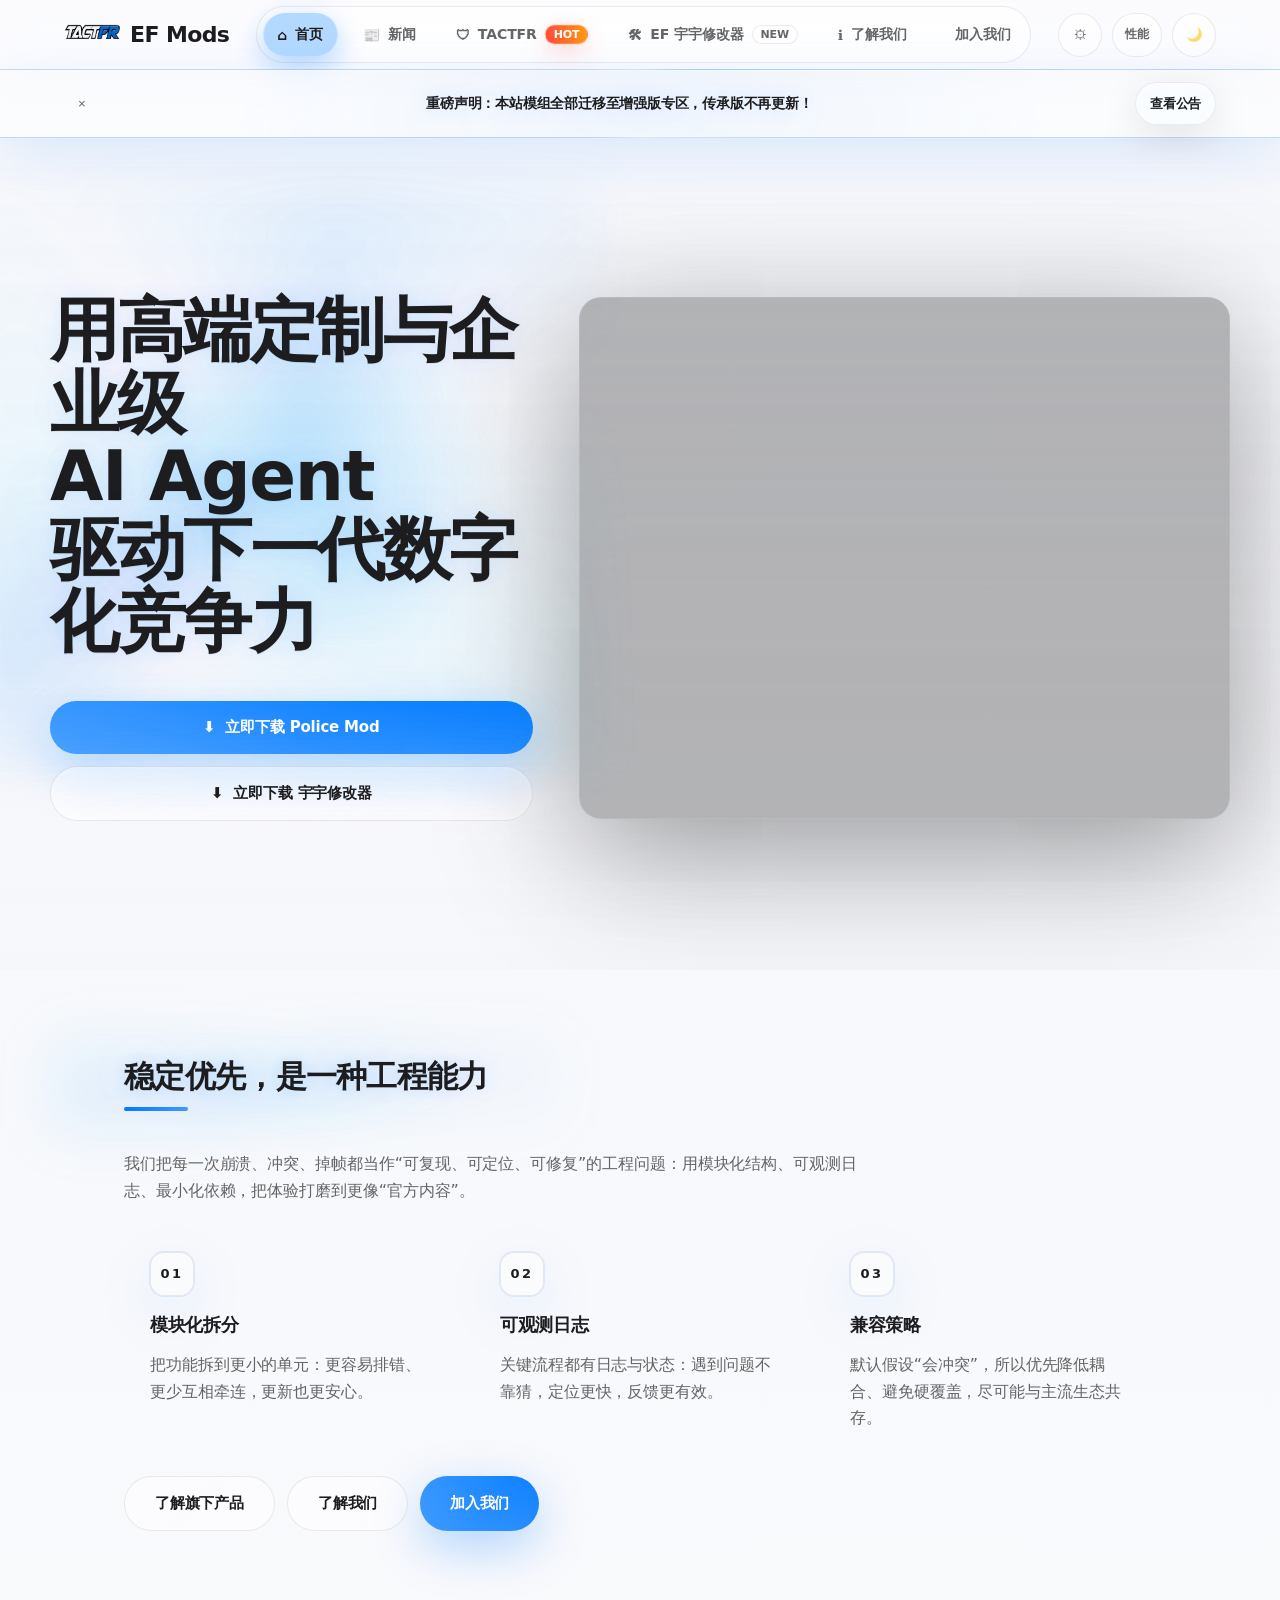
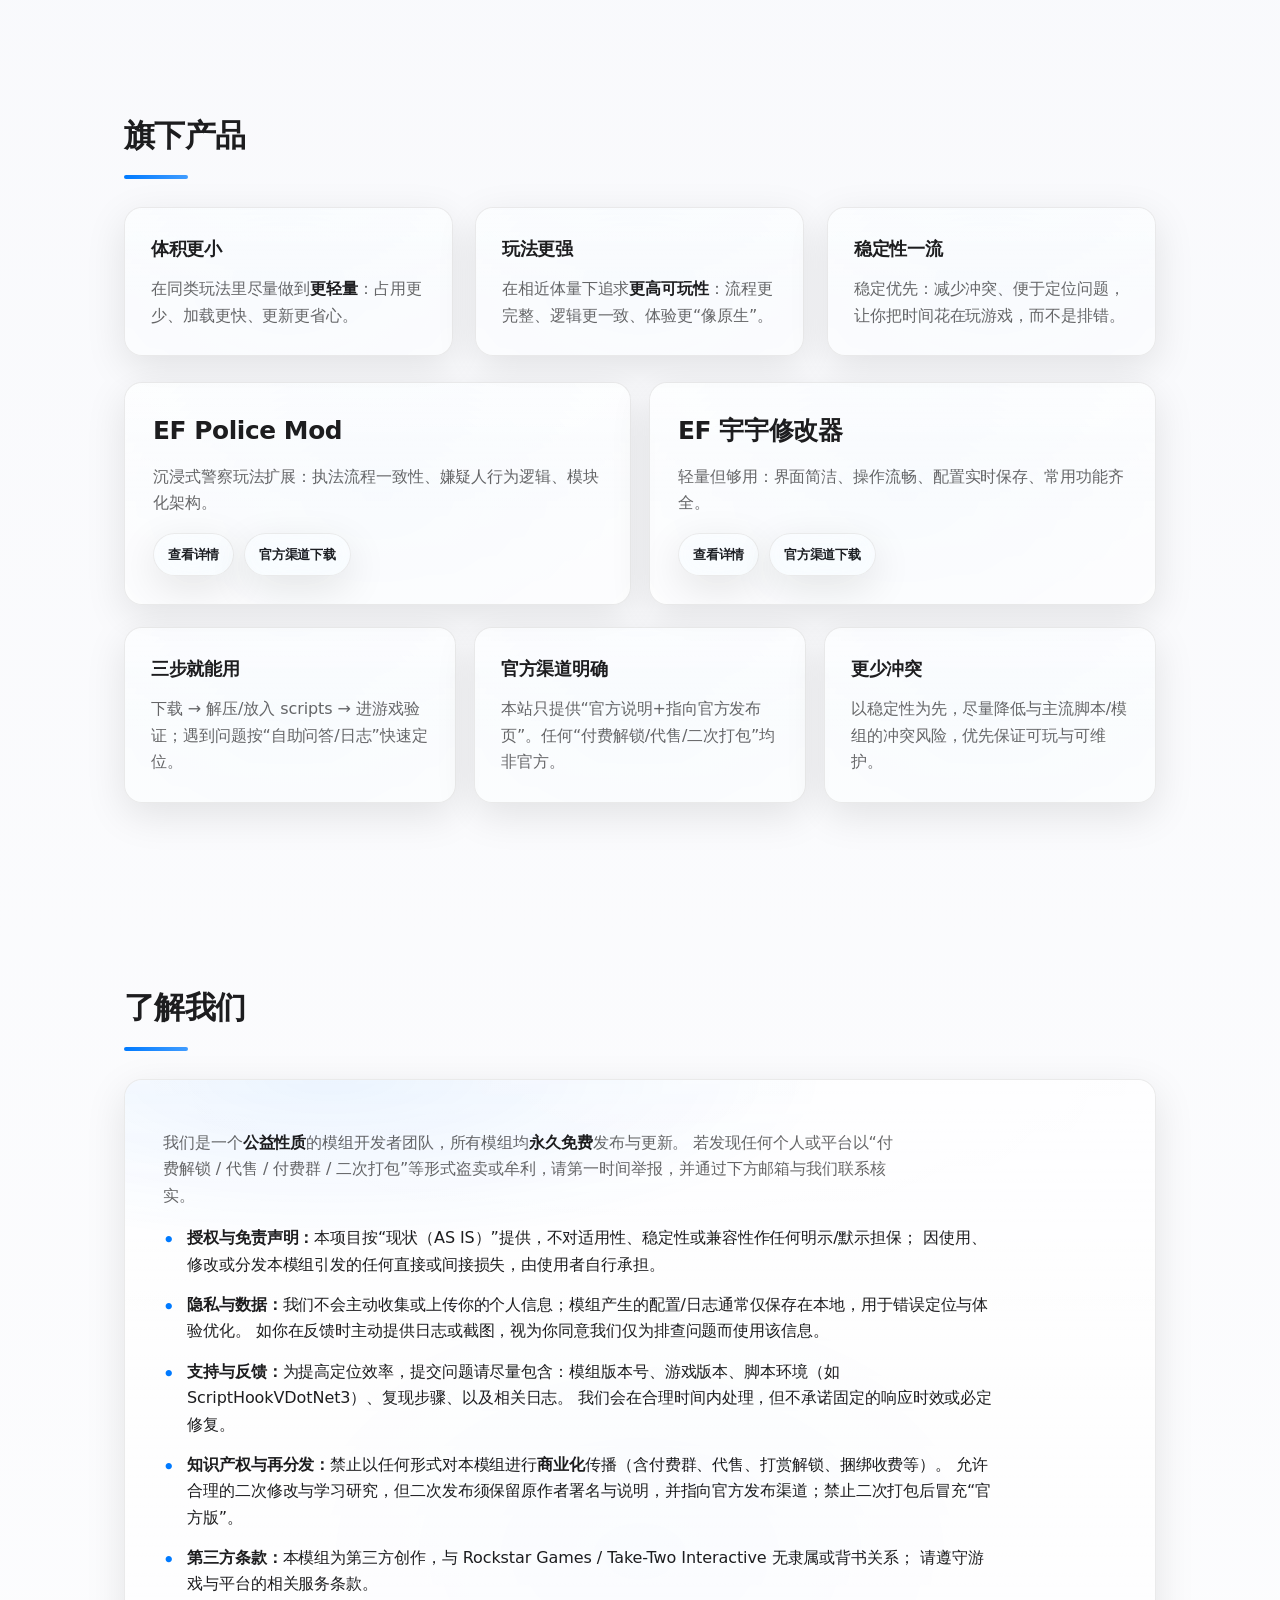
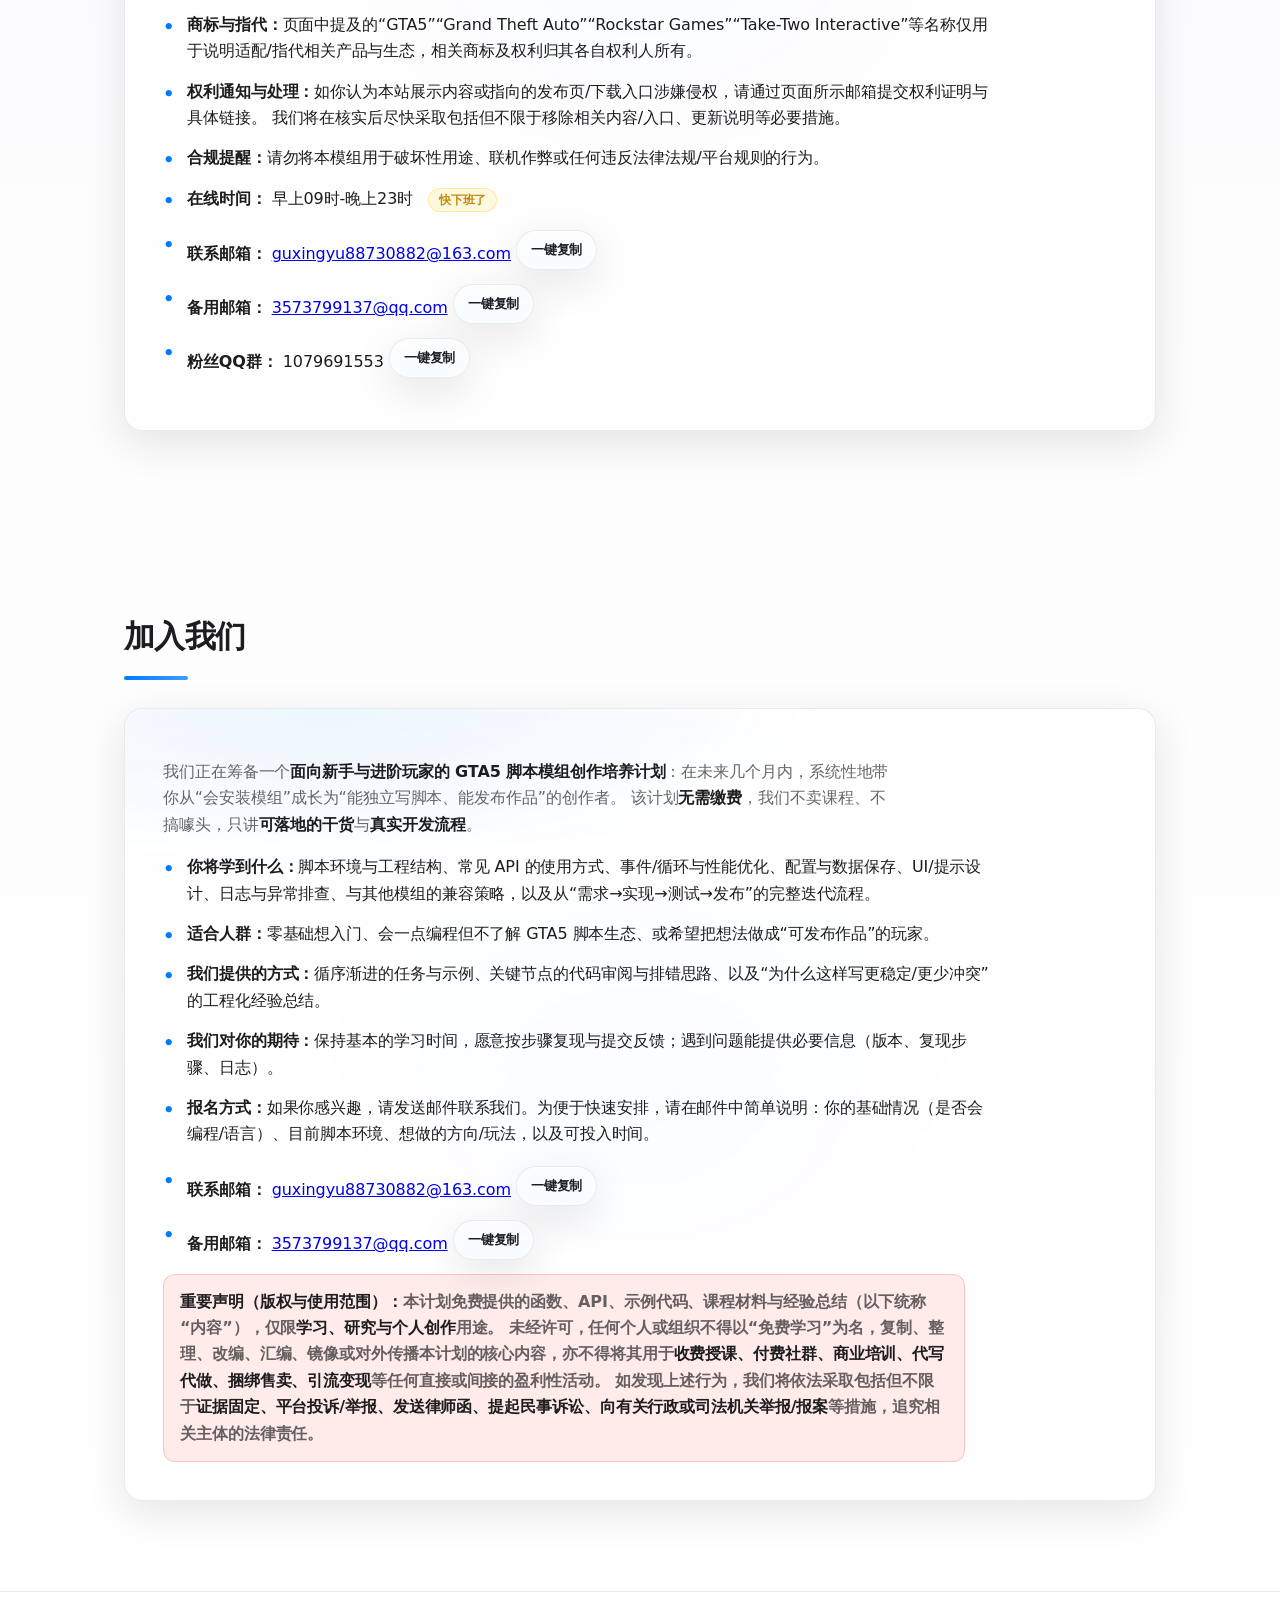
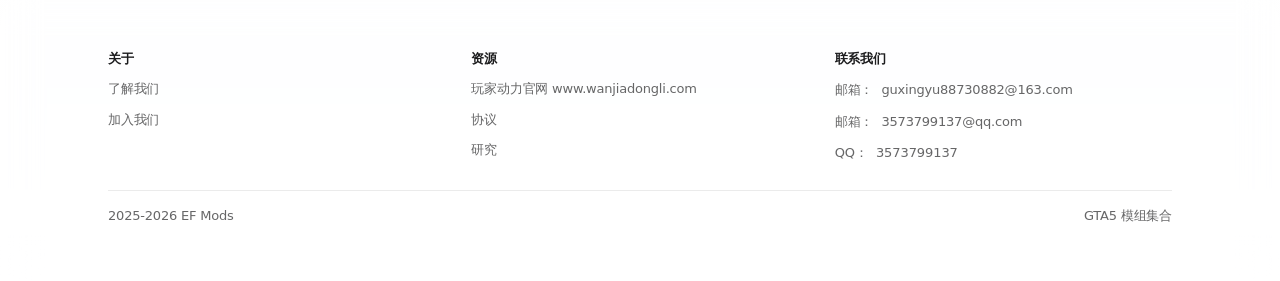
==== index.html @ 0acd4a8b "Add files via upload" ====
<!DOCTYPE html>
<html lang="zh-CN">
<head>
  <meta charset="UTF-8" />
  <meta name="viewport" content="width=device-width, initial-scale=1.0" />
  <meta name="theme-color" content="#0a84ff" />
  <title>EF Mods | GTA5 模组</title>
  <meta name="description" content="EF Mods 模组官方站：EF Police Mod、EF 宇宇修改器等，提供稳定优先的模块化玩法扩展、下载指引与说明。" />
  <meta property="og:title" content="EF Mods | GTA5 模组" />
  <meta property="og:description" content="EF Mods 模组官方站：稳定优先、模块化架构，提供下载指引、更新日志与使用说明。" />
  <meta property="og:type" content="website" />
  <meta property="og:locale" content="zh_CN" />
  <link rel="stylesheet" href="styles.css?v=20260206" />
  
  <!-- 主题与基础样式 -->
</head>

<body>
  <!-- 阅读进度（顶部细条） -->
  <div class="reading-progress" aria-hidden="true">
    <div class="reading-progress-bar" id="reading-progress-bar"></div>
  </div>

  <!-- 固定导航栏 -->
  <nav class="navbar">
    <div class="nav-container">
      <a href="#" class="nav-brand"><img src="assets/LOGO01.png" alt="EF Mods" class="nav-logo" />EF Mods</a>
      <div class="nav-menu desktop-nav">
        <a href="#home" class="nav-item active" data-page="home">
          <i class="fas fa-home"></i>
          首页
        </a>
        <a href="#news" class="nav-item" data-page="news">
          <i class="fas fa-newspaper"></i>
          新闻
        </a>
        <a href="#police-mod" class="nav-item" data-page="police-mod">
          <i class="fas fa-shield-alt"></i>
          TACTFR
          <span class="nav-badge nav-badge--hot" aria-label="热门">HOT</span>
        </a>
        <a href="#yuyu-tool" class="nav-item" data-page="yuyu-tool">
          <i class="fas fa-tools"></i>
          EF 宇宇修改器
          <span class="nav-badge nav-badge--new" aria-label="刚更新">NEW</span>
        </a>

        <a href="#about-us" class="nav-item" data-page="home" data-anchor="#about-us">
          <i class="fas fa-info-circle"></i>
          了解我们
        </a>
        <a href="#join-us" class="nav-item" data-page="home" data-anchor="#join-us">
          <i class="fas fa-users"></i>
          加入我们
        </a>
      </div>
      <div class="nav-actions">
        <button class="nav-toggle" id="nav-toggle" aria-label="打开菜单" aria-controls="mobile-nav-overlay" aria-expanded="false">
          <i class="fas fa-bars"></i>
        </button>
        <button class="settings-toggle" id="settings-toggle" type="button" aria-label="打开设置" aria-haspopup="dialog" aria-controls="settings-overlay">
          <i class="fas fa-cog"></i>
        </button>
        <button class="perf-toggle" id="perf-toggle" type="button" aria-pressed="false" title="开启低性能模式（减少特效）">低性能</button>
        <button class="theme-toggle" id="theme-toggle" title="切换到深色主题">
          <i class="fas fa-moon"></i>
        </button>
      </div>
    </div>
  </nav>

  <!-- 公告栏 -->
  <div class="announcement-bar" id="announcement-bar" role="note" aria-label="站点公告">
    <div class="announcement-inner">
      <button class="announcement-close" id="announcement-close" type="button" aria-label="收起公告">
        <i class="fas fa-times"></i>
      </button>
      <span class="announcement-text" id="announcement-text">重磅声明：本站模组全部迁移至增强版专区，传承版不再更新！</span>
      <a class="chip" id="announcement-link" href="#news">查看公告</a>
    </div>
  </div>
  <button class="announcement-peek" id="announcement-peek" type="button" aria-label="展开公告" hidden>
    公告
  </button>

  <!-- 移动端菜单（抽屉/遮罩） -->
  <div class="mobile-nav-overlay" id="mobile-nav-overlay" aria-hidden="true">
    <div class="mobile-nav-panel" role="dialog" aria-modal="true" aria-label="站点菜单">
      <div class="mobile-nav-header">
        <span class="mobile-nav-title">EF Mods</span>
        <button class="mobile-nav-close" id="mobile-nav-close" aria-label="关闭菜单">
          <i class="fas fa-times"></i>
        </button>
      </div>
      <div class="nav-menu mobile-nav-menu">
        <a href="#home" class="nav-item active" data-page="home">
          <i class="fas fa-home"></i>
          首页
        </a>
        <a href="#news" class="nav-item" data-page="news">
          <i class="fas fa-newspaper"></i>
          新闻
        </a>
        <a href="#police-mod" class="nav-item" data-page="police-mod">
          <i class="fas fa-shield-alt"></i>
          TACTFR
          <span class="nav-badge nav-badge--hot" aria-label="热门">HOT</span>
        </a>
        <a href="#yuyu-tool" class="nav-item" data-page="yuyu-tool">
          <i class="fas fa-tools"></i>
          EF 宇宇修改器
          <span class="nav-badge nav-badge--new" aria-label="刚更新">NEW</span>
        </a>

        <a href="#about-us" class="nav-item" data-page="home" data-anchor="#about-us">
          <i class="fas fa-info-circle"></i>
          了解我们
        </a>
        <a href="#join-us" class="nav-item" data-page="home" data-anchor="#join-us">
          <i class="fas fa-users"></i>
          加入我们
        </a>
      </div>
    </div>
  </div>

  <!-- 主要内容容器 -->
  <main class="main-content">

    <!-- 首页 -->
    <section id="home" class="page active-page">
      <header class="hero hero--claude">
        <div class="hero-content hero-claude-grid">
          <div class="hero-claude-left">
            <h1 class="hero-headline hero-headline--claude">用高端定制与企业级<br /><span class="hero-em">AI Agent</span><br />驱动下一代数字化竞争力</h1>
            <p class="subtitle subtitle--claude" id="hero-subtitle"></p>

            <div class="hero-cta" aria-label="快速入口">
              <a class="btn primary btn-liquid" href="#police-mod">
                <span class="liquid-refraction"></span>
                <i class="fas fa-download"></i>
                立即下载 Police Mod
              </a>
              <a class="btn ghost btn-liquid" href="#yuyu-tool">
                <span class="liquid-refraction"></span>
                <i class="fas fa-download"></i>
                立即下载 宇宇修改器
              </a>
            </div>
          </div>

          <div class="hero-claude-right" aria-label="展示视频">
            <div class="hero-video-frame">
              <video id="hero-video" class="hero-video" src="assets/claude_login_v2.mp4" autoplay muted loop playsinline webkit-playsinline preload="auto"></video>
              <div id="hero-video-fallback" class="hero-video" hidden style="display:flex;align-items:center;justify-content:center;text-align:center;padding:18px;">
                <div>
                  <div style="font-weight:700;font-size:16px;">视频在当前网络不可用</div>
                  <div style="opacity:.85;margin-top:6px;">已自动切换为静态展示，你仍可正常浏览与下载。</div>
                  <div style="margin-top:12px;display:flex;gap:10px;justify-content:center;flex-wrap:wrap;">
                    <a class="btn ghost small btn-liquid" href="#police-mod">
                      <span class="liquid-refraction"></span>
                      查看 Police Mod
                    </a>
                    <a class="btn ghost small btn-liquid" href="#news">
                      <span class="liquid-refraction"></span>
                      查看公告
                    </a>
                  </div>
                </div>
              </div>
            </div>
          </div>
        </div>
        <div class="hero-fade" aria-hidden="true"></div>
      </header>

      <section class="section" id="home-showcase" aria-label="首页高级板块">
        <div class="home-showcase-inner">
          <h2 class="home-beam-title">稳定优先，是一种工程能力</h2>
          <p class="home-showcase-sub">
            我们把每一次崩溃、冲突、掉帧都当作“可复现、可定位、可修复”的工程问题：用模块化结构、可观测日志、最小化依赖，把体验打磨到更像“官方内容”。
          </p>

          <div class="home-showcase-grid" aria-label="核心方法">
            <div class="showcase-card">
              <div class="showcase-metric">01</div>
              <h3>模块化拆分</h3>
              <p>把功能拆到更小的单元：更容易排错、更少互相牵连，更新也更安心。</p>
            </div>
            <div class="showcase-card">
              <div class="showcase-metric">02</div>
              <h3>可观测日志</h3>
              <p>关键流程都有日志与状态：遇到问题不靠猜，定位更快，反馈更有效。</p>
            </div>
            <div class="showcase-card">
              <div class="showcase-metric">03</div>
              <h3>兼容策略</h3>
              <p>默认假设“会冲突”，所以优先降低耦合、避免硬覆盖，尽可能与主流生态共存。</p>
            </div>
          </div>

          <div class="home-showcase-actions">
            <a class="btn ghost btn-liquid" href="#products">
              <span class="liquid-refraction"></span>
              了解旗下产品
            </a>
            <a class="btn ghost btn-liquid" href="#about-us">
              <span class="liquid-refraction"></span>
              了解我们
            </a>
            <a class="btn primary btn-liquid" href="#join-us">
              <span class="liquid-refraction"></span>
              加入我们
            </a>
          </div>
        </div>
      </section>

      <section class="section" id="products">
        <h2>旗下产品</h2>

        <div class="usp-grid" aria-label="EF Mods 三大优势">
          <div class="usp-card">
            <h3>体积更小</h3>
            <p>在同类玩法里尽量做到<strong>更轻量</strong>：占用更少、加载更快、更新更省心。</p>
          </div>
          <div class="usp-card">
            <h3>玩法更强</h3>
            <p>在相近体量下追求<strong>更高可玩性</strong>：流程更完整、逻辑更一致、体验更“像原生”。</p>
          </div>
          <div class="usp-card">
            <h3>稳定性一流</h3>
            <p>稳定优先：减少冲突、便于定位问题，让你把时间花在玩游戏，而不是排错。</p>
          </div>
        </div>

        <div class="product-grid">
          <div class="product-card">
            <div class="product-header">
              <h3>EF Police Mod</h3>
              <p class="product-desc">沉浸式警察玩法扩展：执法流程一致性、嫌疑人行为逻辑、模块化架构。</p>
            </div>
            <div class="product-actions">
              <a class="chip" href="#police-mod">查看详情</a>
              <a class="chip" href="https://www.wanjiadongli.com/mods/292895" target="_blank" rel="noopener noreferrer">官方渠道下载</a>
            </div>
          </div>

          <div class="product-card">
            <div class="product-header">
              <h3>EF 宇宇修改器</h3>
              <p class="product-desc">轻量但够用：界面简洁、操作流畅、配置实时保存、常用功能齐全。</p>
            </div>
            <div class="product-actions">
              <a class="chip" href="#yuyu-tool">查看详情</a>
              <a class="chip" href="https://www.wanjiadongli.com/mods/292897" target="_blank" rel="noopener noreferrer">官方渠道下载</a>
            </div>
          </div>


        </div>

        <div class="trust-grid" aria-label="为什么选择 EF Mods">
          <div class="trust-card">
            <h3>三步就能用</h3>
            <p>下载 → 解压/放入 scripts → 进游戏验证；遇到问题按“自助问答/日志”快速定位。</p>
          </div>
          <div class="trust-card">
            <h3>官方渠道明确</h3>
            <p>本站只提供“官方说明+指向官方发布页”。任何“付费解锁/代售/二次打包”均非官方。</p>
          </div>
          <div class="trust-card">
            <h3>更少冲突</h3>
            <p>以稳定性为先，尽量降低与主流脚本/模组的冲突风险，优先保证可玩与可维护。</p>
          </div>
        </div>
      </section>

      <!-- 了解我们 -->
      <section class="section" id="about-us">
        <h2>了解我们</h2>
        <div class="download-card">
          <p>
            我们是一个<strong>公益性质</strong>的模组开发者团队，所有模组均<strong>永久免费</strong>发布与更新。
            若发现任何个人或平台以“付费解锁 / 代售 / 付费群 / 二次打包”等形式盗卖或牟利，请第一时间举报，并通过下方邮箱与我们联系核实。
          </p>
          <ul class="install-list" style="margin-top: 16px;">
            <li>
              <strong>授权与免责声明：</strong>本项目按“现状（AS IS）”提供，不对适用性、稳定性或兼容性作任何明示/默示担保；
              因使用、修改或分发本模组引发的任何直接或间接损失，由使用者自行承担。
            </li>
            <li>
              <strong>隐私与数据：</strong>我们不会主动收集或上传你的个人信息；模组产生的配置/日志通常仅保存在本地，用于错误定位与体验优化。
              如你在反馈时主动提供日志或截图，视为你同意我们仅为排查问题而使用该信息。
            </li>
            <li>
              <strong>支持与反馈：</strong>为提高定位效率，提交问题请尽量包含：模组版本号、游戏版本、脚本环境（如 ScriptHookVDotNet3）、复现步骤、以及相关日志。
              我们会在合理时间内处理，但不承诺固定的响应时效或必定修复。
            </li>
            <li>
              <strong>知识产权与再分发：</strong>禁止以任何形式对本模组进行<strong>商业化</strong>传播（含付费群、代售、打赏解锁、捆绑收费等）。
              允许合理的二次修改与学习研究，但二次发布须保留原作者署名与说明，并指向官方发布渠道；禁止二次打包后冒充“官方版”。
            </li>
            <li>
              <strong>第三方条款：</strong>本模组为第三方创作，与 Rockstar Games / Take-Two Interactive 无隶属或背书关系；
              请遵守游戏与平台的相关服务条款。
            </li>
            <li>
              <strong>商标与指代：</strong>页面中提及的“GTA5”“Grand Theft Auto”“Rockstar Games”“Take-Two Interactive”等名称仅用于说明适配/指代相关产品与生态，相关商标及权利归其各自权利人所有。
            </li>
            <li>
              <strong>权利通知与处理：</strong>如你认为本站展示内容或指向的发布页/下载入口涉嫌侵权，请通过页面所示邮箱提交权利证明与具体链接。
              我们将在核实后尽快采取包括但不限于移除相关内容/入口、更新说明等必要措施。
            </li>
            <li>
              <strong>合规提醒：</strong>请勿将本模组用于破坏性用途、联机作弊或任何违反法律法规/平台规则的行为。
            </li>
            <li>
              <strong>在线时间：</strong>
              <span class="online-time" id="online-time" data-start="09:00" data-end="23:00">早上09时-晚上23时</span>
              <span class="online-status online-status--muted" id="online-status" aria-live="polite">加载中…</span>
            </li>
          </ul>

          <ul class="install-list" style="margin-top: 18px;">
            <li>
              <strong>联系邮箱：</strong>
              <a href="mailto:guxingyu88730882@163.com">guxingyu88730882@163.com</a>
              <button type="button" class="chip copy-btn" data-copy="guxingyu88730882@163.com" aria-label="一键复制联系邮箱">一键复制</button>
            </li>
            <li>
              <strong>备用邮箱：</strong>
              <a href="mailto:3573799137@qq.com">3573799137@qq.com</a>
              <button type="button" class="chip copy-btn" data-copy="3573799137@qq.com" aria-label="一键复制备用邮箱">一键复制</button>
            </li>
            <li>
              <strong>粉丝QQ群：</strong>
              <span>1079691553</span>
              <button type="button" class="chip copy-btn" data-copy="1079691553" aria-label="一键复制QQ群号">一键复制</button>
            </li>
          </ul>
        </div>
      </section>

      <!-- 加入我们 -->
      <section class="section" id="join-us">
        <h2>加入我们</h2>
        <div class="download-card">
          <p>
            我们正在筹备一个<strong>面向新手与进阶玩家的 GTA5 脚本模组创作培养计划</strong>：在未来几个月内，系统性地带你从“会安装模组”成长为“能独立写脚本、能发布作品”的创作者。
            该计划<strong>无需缴费</strong>，我们不卖课程、不搞噱头，只讲<strong>可落地的干货</strong>与<strong>真实开发流程</strong>。
          </p>

          <ul class="install-list" style="margin-top: 16px;">
            <li>
              <strong>你将学到什么：</strong>脚本环境与工程结构、常见 API 的使用方式、事件/循环与性能优化、配置与数据保存、UI/提示设计、日志与异常排查、与其他模组的兼容策略，以及从“需求→实现→测试→发布”的完整迭代流程。
            </li>
            <li>
              <strong>适合人群：</strong>零基础想入门、会一点编程但不了解 GTA5 脚本生态、或希望把想法做成“可发布作品”的玩家。
            </li>
            <li>
              <strong>我们提供的方式：</strong>循序渐进的任务与示例、关键节点的代码审阅与排错思路、以及“为什么这样写更稳定/更少冲突”的工程化经验总结。
            </li>
            <li>
              <strong>我们对你的期待：</strong>保持基本的学习时间，愿意按步骤复现与提交反馈；遇到问题能提供必要信息（版本、复现步骤、日志）。
            </li>
            <li>
              <strong>报名方式：</strong>如果你感兴趣，请发送邮件联系我们。为便于快速安排，请在邮件中简单说明：你的基础情况（是否会编程/语言）、目前脚本环境、想做的方向/玩法，以及可投入时间。
            </li>
          </ul>

          <ul class="install-list" style="margin-top: 18px;">
            <li>
              <strong>联系邮箱：</strong>
              <a href="mailto:guxingyu88730882@163.com">guxingyu88730882@163.com</a>
              <button type="button" class="chip copy-btn" data-copy="guxingyu88730882@163.com" aria-label="一键复制联系邮箱">一键复制</button>
            </li>
            <li>
              <strong>备用邮箱：</strong>
              <a href="mailto:3573799137@qq.com">3573799137@qq.com</a>
              <button type="button" class="chip copy-btn" data-copy="3573799137@qq.com" aria-label="一键复制备用邮箱">一键复制</button>
            </li>
          </ul>

          <p style="margin-top: 14px;" class="warning">
            <strong>重要声明（版权与使用范围）：</strong>本计划免费提供的函数、API、示例代码、课程材料与经验总结（以下统称“内容”），仅限<strong>学习、研究与个人创作</strong>用途。
            未经许可，任何个人或组织不得以“免费学习”为名，复制、整理、改编、汇编、镜像或对外传播本计划的核心内容，亦不得将其用于<strong>收费授课、付费社群、商业培训、代写代做、捆绑售卖、引流变现</strong>等任何直接或间接的盈利性活动。
            如发现上述行为，我们将依法采取包括但不限于<strong>证据固定、平台投诉/举报、发送律师函、提起民事诉讼、向有关行政或司法机关举报/报案</strong>等措施，追究相关主体的法律责任。
          </p>
        </div>
      </section>



    </section>

    <!-- 新闻页面 -->
    <section id="news" class="page">
      <header class="hero">
        <div class="hero-content">
          <h1>新闻专线</h1>
          <p class="subtitle">进展、计划与重要说明（稳定优先）</p>
          <p class="version">我们会把关键更新写成“可追溯的记录”：你能看到我们做了什么、为什么做、以及下一步要做什么。</p>
        </div>
        <div class="hero-fade" aria-hidden="true"></div>
      </header>

      <section class="section" id="news-feed" aria-label="EF Mods 新闻列表">
        <div class="news-list">
          <article class="news-card" aria-label="宇宇修改器 4.3.0 更新">
            <div class="news-card-head">
              <h2 class="news-title">宇宇修改器 4.3.0 更新</h2>
              <div class="news-meta" aria-label="发布时间">
                <time class="news-time" datetime="2026-02-12T10:40:00" data-news-published="2026-02-12T10:40:00">2026-02-12 10:40</time>
                <span class="news-badge" aria-label="新消息标记">NEW</span>
              </div>
            </div>

            <div class="news-content">
              <p>
                我们不辜负大家的期待，正式推出全新的 <strong>EF 宇宇修改器 v4.3.0</strong>。
                本次迭代以“更好用、更可控、更统一”为目标：从常用功能到 UI 交互都做了系统性的重构与补强。
              </p>

              <p>
                同时需要说明：<strong>目前仅更新增强版</strong>。
                这一策略并非“放弃”，而是为了让后续版本在同一条兼容基线上更稳定地推进；具体原因可查看往期《新闻专线》公告。
              </p>

              <h3 class="news-h3">本次更新内容概览</h3>
              <ul class="news-listing">
                <li><strong>钞票自定义修改功能：</strong>支持更灵活的金额调整与显示逻辑，配置更直观。</li>
                <li><strong>杂项目录新增多种 HUD 状态显示：</strong>把常用状态信息集中展示，减少频繁切菜单的打断。</li>
                <li><strong>修复诟病已久的 FOV 视角问题：</strong>优化视角相关逻辑，减少异常拉伸/错位等体验问题。</li>
                <li><strong>载具、武器重分类：</strong>重新梳理结构与入口，查找更快、逻辑更清晰。</li>
                <li><strong>可切换角色模型：</strong>新增模型切换能力，方便快速验证外观与动作兼容。</li>
                <li><strong>UI 动效大改：</strong>整体交互更顺滑，切换反馈更明确，减少“点了但没反应”的误判。</li>
              </ul>

              <p>
                这次我们也顺手整理了不少“细碎但影响很大”的体验点：提示文案更一致、按钮布局更贴合直觉、部分功能的默认参数更合理。
                如果你之前觉得“功能有，但不够顺手”，4.3.0 会让它更像一个成熟、稳定的工具。
              </p>

              <p>
                后续我们会继续沿着两个方向推进：一是把高频功能做得更稳、更快、更少误触；二是把“常用信息”更多地以 HUD/状态方式呈现，尽量减少打断式操作。
                欢迎继续提交反馈：请尽量附上版本号、复现步骤与相关截图/日志（越具体越快定位）。
              </p>
            </div>
          </article>

          <article class="news-card" aria-label="警察模组 5.3.0 正式发布，如约而至">
            <div class="news-card-head">
              <h2 class="news-title">警察模组 5.3.0 正式发布，如约而至</h2>
              <div class="news-meta" aria-label="发布时间">
                <time class="news-time" datetime="2026-02-08T11:00:00" data-news-published="2026-02-08T11:00:00">2026-02-08 11:00</time>
                <span class="news-badge" aria-label="新消息标记">NEW</span>
              </div>
            </div>

            <div class="news-content">
              <p>
                <strong>TACTFR v5.3.0</strong> 现已正式发布。
                这一次，我们把“可玩性”与“可控性”放在同等优先级：功能更强，但依旧坚持稳定优先、流程一致、反馈明确。
              </p>

              <p>
                从 5.2.99 的 Beta 协同作战，到 5.3.0 的<strong>可操控小队</strong>与<strong>调度体系</strong>，执法流程终于不再是“一个人做所有事”。
                你可以把关键步骤交给队友执行，把注意力留给现场判断与节奏控制。
              </p>

              <h3 class="news-h3">5.3.0 主要变化</h3>
              <ul class="news-listing">
                <li><strong>警员小队功能：</strong>可操控小队协助拘捕嫌疑人，也可以与嫌疑人交火。</li>
                <li><strong>调度菜单：</strong>可召唤路障、钉刺带，并呼叫若干不属于你的“野增援”。</li>
                <li><strong>换衣间：</strong>警局内篮圈标记点可更换警服（支持男 / 女切换）。</li>
                <li><strong>嫌疑人逻辑改善：</strong>行为更合理，不再“太傻”。</li>
              </ul>

              <p>
                版本详情与下载入口已同步更新至 <a href="#police-mod">EF Police Mod</a> 页面；如遇问题反馈，请附上版本号、复现步骤与相关日志。
              </p>
            </div>
          </article>

          <article class="news-card" aria-label="重磅声明：模组迁移至增强版专区">
            <div class="news-card-head">
              <h2 class="news-title">重磅声明</h2>
              <div class="news-meta" aria-label="发布时间">
                <time class="news-time" datetime="2026-02-06T00:00:00" data-news-published="2026-02-06T00:00:00">2026-02-06</time>
                <span class="news-badge" aria-label="重点公告">HOT</span>
              </div>
            </div>

            <div class="news-content">
              <p>
                <strong>本站内全部模组已迁移至“增强版专区”，传承版不再更新。</strong>
              </p>

              <p>
                同步说明：玩家动力发布页的后续更新将<strong>仅更新增强版适配</strong>（包含版本迭代、兼容性修复、安装指引与问题排查）。
              </p>

              <h3 class="news-h3">为什么要做这个决定？</h3>
              <ul class="news-listing">
                <li><strong>传承版玩家持续流失：</strong>维护投入与实际覆盖用户不再匹配。</li>
                <li><strong>双版本维护成本过高：</strong>同一问题在不同分支往往需要两套验证与两套修复链路。</li>
                <li><strong>兼容性更可控：</strong>以增强版作为唯一目标后，更新节奏更稳定，问题定位更一致。</li>
              </ul>

              <h3 class="news-h3">对你有什么影响？</h3>
              <p>
                如果你仍在使用传承版：你仍可继续使用现有版本，但将不再获得新功能与后续修复；建议你提前备份存档与配置，并按需评估迁移到增强版。
              </p>

              <p>
                我们会在后续新闻中持续更新：增强版兼容性说明、推荐环境、以及常见问题的解决方案。
              </p>
            </div>
          </article>

          <article class="news-card" aria-label="警察模组5.3.0开发中">
            <div class="news-card-head">
              <h2 class="news-title">警察模组5.3.0开发中</h2>
              <div class="news-meta" aria-label="发布时间">
                <time class="news-time" datetime="2026-02-05T15:40:00" data-news-published="2026-02-05T15:40:00">2026-02-05 15:40</time>
                <span class="news-badge" data-news-badge aria-label="新消息标记" hidden>NEW</span>
              </div>
            </div>

            <div class="news-content">
              <p>
                近期 <strong>TACTFR</strong> 正在集中克服 5.3.0 迭代中的关键技术难关。
                我们将本阶段工作定位为“工程性攻坚”：优先打通底层链路与交互路径，确保新增能力能够被稳定调用、被准确反馈，并在复杂模组生态下保持可控与可复现。
              </p>

              <p>
                按当前进度，<strong>本周内</strong>（以最终测试结果为准）5.3.0 将带来<strong>全新指令体系</strong>及其配套系统。
                该体系将围绕执法流程的一致性与可操作性进行重构：让指令更清晰、规则更统一、反馈更明确，同时为后续功能扩展预留接口。
              </p>

              <h3 class="news-h3">阶段性计划</h3>
              <ul class="news-listing">
                <li><strong>指令系统：</strong>梳理触发条件与交互规则，提升可用性与一致性。</li>
                <li><strong>稳定性：</strong>围绕高频流程做回归验证，优先收敛崩溃、卡死与冲突风险。</li>
                <li><strong>可维护性：</strong>结构化整理核心模块，为案件与玩法扩展提供更稳固的基座。</li>
              </ul>

              <p>
                感谢大家的反馈与测试支持；你们提交的复现步骤与日志信息，会直接帮助我们更快定位问题并调整优先级。
              </p>
            </div>
          </article>

                    <article class="news-card" aria-label="宇宇修改器4.2.0更新">
            <div class="news-card-head">
              <h2 class="news-title">宇宇修改器4.2.0更新</h2>
              <div class="news-meta" aria-label="发布时间">
                <time class="news-time" datetime="2026-02-03T20:00:00" data-news-published="2026-02-03T20:00:00">2026-02-03 20:00</time>
                <span class="news-badge" data-news-badge aria-label="新消息标记" hidden>NEW</span>
              </div>
            </div>

            <div class="news-content">
              <p class="news-quote">
                <em>"持续改进不是一次性的努力，而是一种生活方式。" —— 爱德华兹·戴明</em>
              </p>

              <p>
                时隔三日，开发团队正式发布 <strong>EF 宇宇修改器 v4.2.0</strong> 版本更新。本次迭代聚焦于交互体验的深度优化与功能模块的横向拓展，旨在为用户提供更为流畅、直观的操作界面与更加丰富多元的功能选择。
              </p>

              <h3 class="news-h3">本次更新内容概览</h3>
              <ul class="news-listing">
                <li><strong>动作菜单系统：</strong>新增动作菜单模块，用户可依据需求选择并执行一系列预设动作指令，实现角色行为的精细化控制。</li>
                <li><strong>特效渲染引擎：</strong>引入特效菜单功能，支持在屏幕空间内实时渲染各类视觉效果，增强游戏沉浸感与表现力。</li>
                <li><strong>UI动效优化：</strong>全面重构用户界面动画系统，显著提升界面切换与交互反馈的流畅度与响应速度。</li>
                <li><strong>菜单自定义配置：</strong>新增菜单尺寸调节与显示格子数配置选项，用户可根据个人偏好自定义界面布局。</li>
                <li><strong>火焰环特效：</strong>新增火焰环视觉特效，为游戏场景增添更具冲击力的视觉元素。</li>
                <li><strong>文档说明优化：</strong>对部分功能说明文本进行梳理与完善，提升用户理解与使用效率。</li>
                <li><strong>稳定性修复：</strong>修复若干已知缺陷，进一步提升系统整体稳定性与兼容性。</li>
              </ul>

              <p>
                在过去数日的开发周期中，团队并行推进多项任务：一方面持续优化 Police Mod 的核心机制，另一方面集中资源完成本次修改器的迭代升级。鉴于修改器在架构层面的相对简洁性，团队优先完成了本版本的开发与测试工作。
              </p>

              <p>
                我们期待在后续版本中为用户带来更多创新功能与体验优化，敬请关注。
              </p>
            </div>
          </article>

<article class="news-card" aria-label="我们正在加速 5.3.0 版本的开发">
            <div class="news-card-head">
              <h2 class="news-title">我们正在加速 5.3.0 版本的开发</h2>
              <div class="news-meta" aria-label="发布时间">
                <time class="news-time" datetime="2026-02-02T22:00:00" data-news-published="2026-02-02T22:00:00">2026-02-02 22:00</time>
                <span class="news-badge" data-news-badge aria-label="新消息标记" hidden>NEW</span>
              </div>
            </div>

            <div class="news-content">
              <p>
                很高兴遇到大家，我是 <strong>TACTFR</strong> 的开发者。
                今天我们正式开通了“新闻”页面——从现在开始，我们会用更透明、更可追溯的方式同步开发进度，也欢迎你在社区里更深入地交流、提出反馈。
              </p>

              <p>
                目前，我们已经完成了 <strong>5.3.0</strong> 大版本的基础内容搭建。
                这意味着：核心结构已经稳定下来，后续的工作将更聚焦在“玩法密度、案件丰富度、指令体系与体验一致性”上。
              </p>

              <h3 class="news-h3">什么是 5.3.0？</h3>
              <p>
                5.3.0 的目标不是简单地“加功能”，而是把警察玩法从“机械流程”推进到更接近真实执法节奏的体验：
                同样一次出警，不同的变量会把你带到不同的分支里——你需要判断、选择、协调、控制节奏。
              </p>

              <h3 class="news-h3">我们将实现什么</h3>
              <ul class="news-listing">
                <li><strong>案件多样化：</strong>同一类任务会出现更丰富的变体，让玩家不再重复执行枯燥的机械动作。</li>
                <li><strong>指令功能体系：</strong>将指令从“能用”推进到“好用”：更清晰的反馈、更一致的规则、更可控的距离与条件。</li>
                <li><strong>多人嫌疑人/团伙暗示：</strong>部分案件将不再是“一个人”的单点事件，而是更复杂的现场（例如多名嫌疑人、协同逃逸等）。</li>
              </ul>

              <p>
                接下来，我们会把每次迭代都写成结构化的记录，尽量做到<strong>可验证、可追溯、可复现</strong>：
                <strong>目标</strong>、<strong>范围</strong>、<strong>可验证变化</strong>、<strong>已知限制</strong>、以及<strong>下一步</strong>。
                你现在看到的是主线框架；后续每一项内容会逐步补齐细节与验收标准。
              </p>
            </div>
          </article>
        </div>
      </section>
    </section>
    
    <!-- EF Police Mod 页面 -->
    <section id="police-mod" class="page">
      <!-- Hero / 顶部展示 -->
      <header class="hero">
        <div class="hero-content hero-content--split">
          <div class="hero-main">
            <h1>TACTFR</h1>
            <p class="subtitle">高拟真 · 高自由度 · GTA5 警察玩法模组</p>
            <p class="version">当前版本：<strong>v5.3.0</strong> ｜ 更新日期：2026/02/08</p>
            <div class="hero-buttons">
              <a class="btn primary btn-liquid" href="https://www.wanjiadongli.com/mods/292895" target="_blank" rel="noopener noreferrer">
                <span class="liquid-refraction"></span>
                <i class="fas fa-download"></i>
                立即下载
              </a>
              <a class="btn ghost btn-liquid" href="#video">
                <span class="liquid-refraction"></span>
                <i class="fas fa-play-circle"></i>
                观看演示
              </a>
            </div>
          </div>

          <aside class="hero-aside" aria-label="产品要点">
            <div class="hero-cover hero-cover--police" aria-label="EF Police Mod 封面图"></div>
            <div class="hero-aside-title">一眼看懂</div>
            <div class="hero-chips" aria-label="核心卖点">
              <span class="chip">稳定优先</span>
              <span class="chip">流程一致</span>
              <span class="chip">模块化</span>
              <span class="chip">可观测日志</span>
            </div>

            <div class="hero-kpi" aria-label="关键指标">
              <div class="kpi-item">
                <div class="kpi-value">5.x</div>
                <div class="kpi-label">当前维护分支</div>
              </div>
              <div class="kpi-item">
                <div class="kpi-value">3 档</div>
                <div class="kpi-label">风险等级体系</div>
              </div>
              <div class="kpi-item">
                <div class="kpi-value">追车</div>
                <div class="kpi-label">拒停 / 逃逸链路</div>
              </div>
              <div class="kpi-item">
                <div class="kpi-value">日志</div>
                <div class="kpi-label">更易定位问题</div>
              </div>
            </div>

            <div class="hero-aside-note">建议：首次启用先单独测试本模组，再逐个加回其它脚本。</div>
          </aside>
        </div>
        <div class="hero-fade" aria-hidden="true"></div>
      </header>

      <section class="section" id="police-quickstart">
        <h2>快速开始</h2>
        <div class="quickstart-grid">
          <div class="quickstart-card">
            <h3>1) 确认环境</h3>
            <p>需要 <strong>ScriptHook</strong> / <strong>ScriptHookVDotNet3</strong>，建议保持为最新版本。</p>
          </div>
          <div class="quickstart-card">
            <h3>2) 放入 scripts</h3>
            <p>把模组 <strong>DLL</strong> 放到 <code>/scripts</code> 文件夹（没有就新建）。</p>
          </div>
          <div class="quickstart-card">
            <h3>3) 进游戏验证</h3>
            <p>先单独启用本模组测试，再逐个加入其它脚本；这样最容易定位冲突。</p>
          </div>
        </div>
        <p class="callout">⚠ 只认官方发布页：任何“付费解锁/代售/二次打包”均非官方。</p>
        <div class="guide-actions">
          <a class="btn primary btn-liquid" href="https://www.wanjiadongli.com/mods/292895" target="_blank" rel="noopener">
            <span class="liquid-refraction"></span>
            查看操作指南（下载页）
          </a>
        </div>
      </section>

      <!-- 模组介绍 -->
      <section class="section" id="about">
        <h2>模组介绍</h2>
        <p>
          <strong>TACTFR</strong> 是一款面向 GTA5 的沉浸式警察玩法扩展，聚焦于<strong>执法流程一致性</strong>与<strong>嫌疑人行为逻辑</strong>。
          基于 5.x 架构对核心行为与任务系统进行重构，强调稳定性、可拓展性与可维护性，并尽可能降低与其他脚本/模组的冲突风险。
        </p>
        <ul class="features">
          <li>警用终端系统，自由接警与任务选择</li>
          <li>嫌疑人性格与风险等级系统（普通 / 中危 / 高危）</li>
          <li>真实拘捕、逼停、反抗与追车流程</li>
          <li>模块化逻辑，持续迭代更新</li>
        </ul>
      </section>

      <section class="section" id="police-modules">
        <h2>玩法模块一览</h2>

        <div class="quickstart-grid" aria-label="EF Police Mod 核心玩法模块">
          <div class="quickstart-card">
            <h3>警用终端</h3>
            <p>接警 / 任务选择 / 状态反馈集中管理，让流程更“像系统”。</p>
          </div>
          <div class="quickstart-card">
            <h3>风险等级</h3>
            <p>嫌疑人分级（普通/中危/高危），让同一类出警也有不同走向。</p>
          </div>
          <div class="quickstart-card">
            <h3>逼停与追车</h3>
            <p>追车链路更完整：拒停、逃逸、下车行为与回收逻辑更自然。</p>
          </div>
          <div class="quickstart-card">
            <h3>拘捕流程</h3>
            <p>更一致的控制与提示：抓捕、控制、带走等关键步骤更清晰。</p>
          </div>
          <div class="quickstart-card">
            <h3>行为与反抗</h3>
            <p>反抗概率与行为会随风险变化，避免“一成不变”的重复体验。</p>
          </div>
          <div class="quickstart-card">
            <h3>日志与可复现</h3>
            <p>关键流程可追踪：出问题更容易定位，也更容易提供有效反馈。</p>
          </div>
        </div>

        <div class="usp-grid" aria-label="稳定与兼容策略">
          <div class="usp-card">
            <h3>稳定优先</h3>
            <p>先把高频流程打磨到可控可复现，再逐步扩展玩法与变体。</p>
          </div>
          <div class="usp-card">
            <h3>兼容策略</h3>
            <p>默认假设会冲突：降低耦合、减少硬覆盖，尽量与主流生态共存。</p>
          </div>
          <div class="usp-card">
            <h3>建议排错方式</h3>
            <p>先单独启用 Police Mod 验证正常，再逐个加入其它脚本，最快定位问题源。</p>
          </div>
        </div>

        <div class="download-card" aria-label="操作速查">
          <h3 style="margin-bottom: 10px;">操作速查（建议收藏）</h3>
          <ul class="install-list">
            <li><strong>首次排错：</strong>先只启用本模组进游戏验证（再逐个加回其它脚本）</li>
            <li><strong>出问题怎么反馈：</strong>带上版本号 + 复现步骤 + 相关日志（越具体越快定位）</li>
            <li><strong>安装路径：</strong><code>/scripts</code>（没有就新建），把 DLL 放进去</li>
          </ul>
        </div>
      </section>

      <!-- 视频展示 -->
    <section class="section" id="video">
  <h2>实机演示</h2>
  <div class="video-embed-wrapper">
    <div class="video-embed-glass">
      <iframe 
        src="https://player.bilibili.com/player.html?bvid=BV1UkccziEqd&page=1&high_quality=1&danmaku=0" 
        scrolling="no" 
        border="0" 
        frameborder="no" 
        framespacing="0" 
        allowfullscreen="true"
        allow="fullscreen; autoplay; encrypted-media"
        referrerpolicy="no-referrer-when-downgrade"
        loading="lazy">
      </iframe>
    </div>
  </div>
  <p class="video-caption">建议全屏观看：点击右下角全屏按钮或 <a href="https://www.bilibili.com/video/BV1UkccziEqd" target="_blank">前往 B 站</a> 支持弹幕</p>
</section>      <!-- 安装与使用说明 -->
      <section class="section" id="install">
        <h2>安装与使用说明</h2>
        <ul class="install-list">
          <li>必须使用 <strong>ScriptHook</strong> / <strong>ScriptHookVDotNet3</strong></li>
          <li>推荐使用最新版本，直接覆盖安装</li>
          <li>将 <strong>DLL 文件</strong> 放入 <code>/scripts</code> 文件夹（若没有请新建）</li>
          <li>官网地址：<a href="https://www.wanjiadongli.com" target="_blank">https://www.wanjiadongli.com</a></li>
          <li>模组下载地址：<a href="https://www.wanjiadongli.com/mods/292895" target="_blank">玩家动力 - EF Police Mod</a></li>
        </ul>
        <p class="warning">⚠ 本模组仅在 <strong>玩家动力网</strong> 发布原创版本，其余来源均为假冒。</p>
      </section>

      <!-- 自助问答 -->
      <section class="section" id="police-faq">
        <h2>自助问答</h2>
        <div class="download-card">
          <details class="log-block" open>
            <summary class="log-header">
              <span class="log-version">Q：为什么嫌疑人不会反抗？</span>
              <i class="fas fa-chevron-down log-icon"></i>
            </summary>
            <div class="log-content">
              <ul>
                <li>嫌疑人分为三档性格：<strong>普通 / 中危 / 高危</strong>。</li>
                <li>不同性格对应不同的反抗概率，所以并不是每个嫌疑人都会反抗。</li>
                <li>后续我们会加入更多行为与新玩法，让执法过程更丰富、更有变化。</li>
              </ul>
            </div>
          </details>
        </div>
      </section>

      <!-- 更新日志 -->
      <section class="section" id="changelog">
        <h2>更新日志</h2>
        
        <!-- 版本筛选 -->
        <div class="version-filter">
          <button class="filter-btn btn-liquid active" data-filter="all">
            <span class="liquid-refraction"></span>
            全部版本
          </button>
          <button class="filter-btn btn-liquid" data-filter="5">
            <span class="liquid-refraction"></span>
            5.x 系列
          </button>
          <button class="filter-btn btn-liquid" data-filter="4">
            <span class="liquid-refraction"></span>
            4.x 系列
          </button>
        </div>

        <div class="log-container">
          <!-- 5.x 系列 -->
          <div class="log-group" data-version="5">
            <h3 class="log-title">5.x 系列（当前维护）</h3>
            
            <details class="log-block" id="log-5.3.0" open>
              <summary class="log-header">
                <span class="log-version">v5.3.0</span>
                <span class="log-date">2026-02-08</span>
                <i class="fas fa-chevron-down log-icon"></i>
              </summary>
              <div class="log-content">
                <ul>
                  <li>新增嫌疑人丢失的“搜索范围圈”显示：丢失后在地图标注红色半透明圆圈（大致位置），找回后恢复精确红点。</li>
                  <li>调度菜单新增“直升机勘探（本案一次）”：用于在嫌疑人丢失时尝试找回位置，并以短信样式提示。</li>
                  <li>优化 I 逼停逻辑放宽。</li>
                  <li>新增终端预设案件生成距离加大：市区/郊区/偏远的生成半径明显增大，减少嫌疑人刷太近的无聊感。</li>
                  <li>优化 F7（调度菜单）与 F8（警员小队菜单）改为仅执勤后可用。</li>
                  <li>警员小队上车逻辑优化：避免坐主驾驶/拽玩家下车；有空位就上，没座位则不硬塞。</li>
                  <li>优化被拷嫌疑人上下车更连贯。</li>
                  <li>增强 I 逼停误触发：避免不看目标也能隔空触发。</li>
                  <li>替换现有地图标志，换成更华丽的标识。</li>
                  <li>优化多处逻辑线路。</li>
                  <li>警员逮捕嫌疑人更完美了。</li>
                  <li>F7 调度菜单新增车队功能（Beta）。</li>
                  <li>菜单多处新增功能…</li>
                  <li>多处 UI 功能 / 提示优化。</li>
                </ul>
              </div>
            </details>

            <details class="log-block" id="log-5.2.99">
              <summary class="log-header">
                <span class="log-version">v5.2.99</span>
                <span class="log-date">2026-02-06</span>
                <i class="fas fa-chevron-down log-icon"></i>
              </summary>
              <div class="log-content">
                <ul>
                  <li>新增 F8 菜单（调度菜单）、F7 菜单（警用菜单）</li>
                  <li>可以召唤警员和你协同作战（Beta）：目前因赶进度，菜单完全/等价于不可用；可呼出警员但暂不听从指挥</li>
                  <li>拘捕更加个性化</li>
                  <li>新增“拷起嫌疑人”：按 H 弹出菜单，可选择「拷起嫌疑人」「要求嫌疑人举起双手跪地」</li>
                  <li>新增警服切换功能：在警局内篮圈可切换警服（男/女）</li>
                  <li>修复若干 BUG（因篇幅原因不逐一列出）</li>
                </ul>
              </div>
            </details>

            <details class="log-block" id="log-5.2.1">
              <summary class="log-header">
                <span class="log-version">v5.2.1</span>
                <span class="log-date">2026-01-31</span>
                <i class="fas fa-chevron-down log-icon"></i>
              </summary>
              <div class="log-content">
                <ul>
                  <li>警用终端 UI 大幅改进</li>
                  <li>逼停自动化：车内即可操作，E 键控制上下车</li>
                  <li>指令距离限制放宽（避免跨地图控制）</li>
                  <li>高危嫌疑人反抗行为大幅改进</li>
                  <li>清理重复逻辑与提示文本</li>
                  <li>全面优化 UI 视觉效果</li>
                  <li>增强日志系统，便于错误定位</li>
                  <li>修复多种极端情况下的 Bug</li>
                </ul>
              </div>
            </details>

            <details class="log-block" id="log-5.2.0">
              <summary class="log-header">
                <span class="log-version">v5.2.0</span>
                <span class="log-date">2026-01-30</span>
                <i class="fas fa-chevron-down log-icon"></i>
              </summary>
              <div class="log-content">
                <ul>
                  <li>推出更自由的警用终端系统</li>
                  <li>支持步行 / 追车两种任务模式</li>
                  <li>追车嫌疑人新增普通 / 中危 / 高危档位</li>
                  <li>新增拒停逃逸与武装反抗概率机制</li>
                  <li>嫌疑人下车行为更加自然</li>
                </ul>
              </div>
            </details>

            <details class="log-block" id="log-5.1.1">
              <summary class="log-header">
                <span class="log-version">v5.1.1</span>
                <span class="log-date">2026-01-29</span>
                <i class="fas fa-chevron-down log-icon"></i>
              </summary>
              <div class="log-content">
                <ul>
                  <li>紧急修复嫌疑人无法反抗的问题</li>
                </ul>
              </div>
            </details>

            <details class="log-block" id="log-5.1.0">
              <summary class="log-header">
                <span class="log-version">v5.1.0</span>
                <span class="log-date">2026-01-29</span>
                <i class="fas fa-chevron-down log-icon"></i>
              </summary>
              <div class="log-content">
                <ul>
                  <li>新增警用终端系统，可自由接警</li>
                  <li>优化嫌疑人上车后的导航路径逻辑</li>
                  <li>新增多处帮助文本提示</li>
                  <li>修复若干已知 Bug</li>
                </ul>
              </div>
            </details>

            <details class="log-block" id="log-5.0.x">
              <summary class="log-header">
                <span class="log-version">v5.0.x</span>
                <span class="log-date">2026-01</span>
                <i class="fas fa-chevron-down log-icon"></i>
              </summary>
              <div class="log-content">
                <ul>
                  <li>重构嫌疑人行为与状态系统</li>
                  <li>新增执法评分系统</li>
                  <li>大幅提升整体稳定性</li>
                </ul>
              </div>
            </details>
          </div>

          <!-- 4.x 系列 -->
          <div class="log-group" data-version="4">
            <h3 class="log-title">4.x 系列（停止维护）</h3>

            <details class="log-block" id="log-4.0.5">
              <summary class="log-header">
                <span class="log-version">v4.0.5</span>
                <span class="log-date">2026-01-17</span>
                <i class="fas fa-chevron-down log-icon"></i>
              </summary>
              <div class="log-content">
                <ul>
                  <li>4.x 系列最终版本</li>
                  <li>整体可玩，除菜单问题外较稳定</li>
                </ul>
              </div>
            </details>

            <details class="log-block" id="log-4.0.0">
              <summary class="log-header">
                <span class="log-version">v4.0.0 – v4.0.4</span>
                <span class="log-date">2026-01</span>
                <i class="fas fa-chevron-down log-icon"></i>
              </summary>
              <div class="log-content">
                <ul>
                  <li>修复接警、菜单、嫌疑人显示、增援逻辑等大量问题</li>
                  <li>新增跟随 / 上车系统</li>
                  <li>优化快捷键冲突</li>
                  <li>早期架构版本，已下架</li>
                </ul>
              </div>
            </details>
          </div>
        </div>
        
        <!-- 折叠全部按钮 -->
        <div class="collapse-buttons">
          <button class="btn ghost small" id="collapse-all">
            <i class="fas fa-chevron-up"></i> 全部折叠
          </button>
          <button class="btn ghost small" id="expand-all">
            <i class="fas fa-chevron-down"></i> 全部展开
          </button>
        </div>
      </section>

      <!-- 下载区 -->
      <section class="section" id="download">
        <h2>下载</h2>
        <div class="download-card">
          <h3>EF Police Mod v5.3.0</h3>
          <div class="download-buttons">
            <a class="btn primary btn-liquid" href="https://www.wanjiadongli.com/mods/292895" target="_blank" rel="noopener noreferrer">
              <span class="liquid-refraction"></span>
              玩家动力
            </a>
            <a class="btn ghost btn-liquid" href="#">
              <span class="liquid-refraction"></span>
              百度网盘（预留）
            </a>
            <a class="btn ghost btn-liquid" href="#">
              <span class="liquid-refraction"></span>
              夸克网盘（预留）
            </a>
            <a class="btn ghost btn-liquid" href="#">
              <span class="liquid-refraction"></span>
              123 云盘（预留）
            </a>
          </div>
        </div>

        <div class="download-card">
          <h3>DLC拓展</h3>
          <p style="margin-top: 10px;">可安装<strong>警笛替换</strong>，告别游戏内枯燥的警笛效果，让执法体验更沉浸。</p>
          <div class="download-buttons" style="margin-top: 14px;">
            <a class="btn primary btn-liquid" href="https://www.wanjiadongli.com/mods/291828" target="_blank" rel="noopener">
              <span class="liquid-refraction"></span>
              下载（玩家动力）
            </a>
            <a class="btn ghost btn-liquid" href="https://www.bilibili.com/video/BV1xC6vBGErN/?spm_id_from=333.1387.homepage.video_card.click&vd_source=faf111cb517a8b03439accdd05a06a5d" target="_blank" rel="noopener">
              <span class="liquid-refraction"></span>
              <i class="fas fa-play-circle"></i>
              视频演示
            </a>
          </div>
        </div>
      </section>

    </section>

    <!-- EF 宇宇修改器 页面 -->
    <section id="yuyu-tool" class="page">
      <header class="hero">
        <div class="hero-content hero-content--split">
          <div class="hero-main">
            <h1>EF 宇宇修改器</h1>
            <p class="subtitle">重新定义游戏的修改器，麻雀虽小，五脏俱全</p>
            <p class="version">当前版本：<strong>v4.3.0</strong> ｜ 更新日期：2026/02/12</p>
            <div class="hero-buttons">
              <a class="btn primary btn-liquid" href="https://www.wanjiadongli.com/mods/292897" target="_blank" rel="noopener">
                <span class="liquid-refraction"></span>
                <i class="fas fa-download"></i>
                立即下载
              </a>
              <a class="btn ghost btn-liquid" href="#yuyu-video">
                <span class="liquid-refraction"></span>
                <i class="fas fa-play-circle"></i>
                观看演示
              </a>
            </div>
          </div>

          <aside class="hero-aside" aria-label="产品要点">
            <div class="hero-cover hero-cover--yuyu" aria-label="EF 宇宇修改器 封面图"></div>
            <div class="hero-aside-title">一眼看懂</div>
            <div class="hero-chips" aria-label="核心卖点">
              <span class="chip">轻量</span>
              <span class="chip">够用</span>
              <span class="chip">模块化</span>
              <span class="chip">配置实时保存</span>
            </div>

            <div class="hero-kpi" aria-label="关键模块">
              <div class="kpi-item">
                <div class="kpi-value">车辆</div>
                <div class="kpi-label">刷车 / 修复 / 强化</div>
              </div>
              <div class="kpi-item">
                <div class="kpi-value">角色</div>
                <div class="kpi-label">模型 / 属性自定义</div>
              </div>
              <div class="kpi-item">
                <div class="kpi-value">武器</div>
                <div class="kpi-label">武器库 / 数据库</div>
              </div>
              <div class="kpi-item">
                <div class="kpi-value">世界</div>
                <div class="kpi-label">环境 / 天气控制</div>
              </div>
            </div>

            <div class="hero-aside-note">自定义快捷键打开主菜单。</div>
          </aside>
        </div>
        <div class="hero-fade" aria-hidden="true"></div>
      </header>


      <section class="section" id="yuyu-quickstart">
        <h2>快速开始</h2>
        <div class="quickstart-grid">
          <div class="quickstart-card">
            <h3>1) 解压到根目录</h3>
            <p>把压缩包内文件放进 GTA5 根目录，覆盖同名文件前请先备份。</p>
          </div>
          <div class="quickstart-card">
            <h3>2) 进游戏打开</h3>
            <p>游戏内按 <code>F6</code> 打开主菜单；若无反应先检查脚本环境与按键冲突。</p>
          </div>
          <div class="quickstart-card">
            <h3>3) 从官方渠道下载</h3>
            <p>只从官方发布页获取文件，避免捆绑与“魔改版”。</p>
          </div>
        </div>
        <p class="callout">建议首次使用先只启用修改器，确认正常后再加载其它大型脚本/模组。</p>
        <div class="guide-actions">
          <a class="btn primary btn-liquid" href="https://www.wanjiadongli.com/mods/292897" target="_blank" rel="noopener">
            <span class="liquid-refraction"></span>
            查看操作指南（下载页）
          </a>
        </div>
      </section>

      <!-- 功能介绍 -->
      <section class="section" id="yuyu-about">
        <h2>功能特色</h2>
        <p>
          <strong>EF 宇宇修改器</strong> 这是一个重新定义游戏的修改器，内置绝大多数的功能供您使用，麻雀虽小，五脏俱全，这是您的万能助手！
          采用模块化设计，界面简洁直观，操作流畅自然，支持实时配置文件保存。
        </p>
        <ul class="features">
          <li>车辆生成与属性修改系统</li>
          <li>角色模型与属性自定义</li>
          <li>世界环境与天气控制</li>
          <li>线上载具可刷出</li>
          <li>武器与载具数据库</li>
          <li>线上武器可刷出</li>
          <li>可自定义配置按键等</li>
          <li>特效 / 滤镜特色玩法，爽到爆</li>
        </ul>
      </section>

      <section class="section" id="yuyu-modules">
        <h2>为什么它“不空、不廉价”</h2>

        <div class="usp-grid" aria-label="EF 宇宇修改器 关键卖点">
          <div class="usp-card">
            <h3>轻量但够用</h3>
            <p>把高频功能做到“随手就能用”：不堆砌花活，优先稳定与一致的交互。</p>
          </div>
          <div class="usp-card">
            <h3>模块化 + 可维护</h3>
            <p>功能以模块拆分：更好排错、更少牵连，更新时不容易“越修越乱”。</p>
          </div>
          <div class="usp-card">
            <h3>配置实时保存</h3>
            <p>常用设置会自动保留：下次打开还是你熟悉的布局与习惯。</p>
          </div>
        </div>

        <div class="quickstart-grid" aria-label="核心模块一览">
          <div class="quickstart-card">
            <h3>车辆</h3>
            <p>刷车 / 修复 / 强化 / 外观与属性调整，一套逻辑用到底。</p>
          </div>
          <div class="quickstart-card">
            <h3>角色</h3>
            <p>模型/属性切换、常用状态与能力快速调节，面向实用。</p>
          </div>
          <div class="quickstart-card">
            <h3>武器库</h3>
            <p>武器数据库与获取逻辑统一；常用项不需要翻来翻去。</p>
          </div>
          <div class="quickstart-card">
            <h3>世界/天气</h3>
            <p>环境控制集中管理：天气、时间与常用世界选项更直观。</p>
          </div>
          <div class="quickstart-card">
            <h3>动作菜单</h3>
            <p>一键执行预设动作指令，减少重复操作，效率优先。</p>
          </div>
          <div class="quickstart-card">
            <h3>特效菜单</h3>
            <p>屏幕空间特效渲染：演示/录制更方便，同时保持稳定。</p>
          </div>
        </div>

        <div class="download-card" aria-label="操作速查">
          <h3 style="margin-bottom: 10px;">操作速查</h3>
          <ul class="install-list">
            <li><strong>默认主菜单：</strong><span class="keycap">F6</span></li>
            <li><strong>分页切换：</strong>先选中“分页”按钮，再按 <span class="keycap">4</span> / <span class="keycap">6</span></li>
            <li><strong>小键盘无响应：</strong>确认 <span class="keycap">Num Lock</span> 已开启</li>
          </ul>
        </div>
      </section>

      <!-- 视频展示 -->
   <section class="section" id="yuyu-video">
  <h2>功能演示</h2>
  <div class="video-embed-wrapper">
    <div class="video-embed-glass">
      <iframe 
        src="https://player.bilibili.com/player.html?bvid=BV1dTFjzQEtQ&page=1&high_quality=1&danmaku=0" 
        scrolling="no" 
        border="0" 
        frameborder="no" 
        framespacing="0" 
        allowfullscreen="true"
        allow="fullscreen; autoplay; encrypted-media"
        referrerpolicy="no-referrer-when-downgrade"
        loading="lazy">
      </iframe>
    </div>
  </div>
  <p class="video-caption">建议全屏观看：点击右下角全屏按钮或 <a href="https://www.bilibili.com/video/BV1dTFjzQEtQ" target="_blank">前往 B 站</a> 支持弹幕</p>
</section>
<!-- 安装说明 -->
      <section class="section" id="yuyu-install">
        <h2>安装与使用</h2>
        <ul class="install-list">
          <li>兼容 <strong>GTA5 最新版</strong> 及所有主流模组</li>
          <li>支持 <strong>ScriptHookV</strong> 与 <strong>ScriptHookVDotNet</strong></li>
          <li>解压后将所有文件放入 GTA5 根目录</li>
          <li>游戏内按 <code>F6</code> 打开主菜单</li>
          <li>支持多种功能</li>
        </ul>
        <p class="warning">⚠ 请从官方渠道下载，确保文件安全无捆绑。</p>
      </section>

      <!-- 自助问答 -->
      <section class="section" id="yuyu-faq">
        <h2>自助问答</h2>
        <div class="download-card">
          <details class="log-block" open>
            <summary class="log-header">
              <span class="log-version">Q：如果小键盘按了没反应怎么办？</span>
              <i class="fas fa-chevron-down log-icon"></i>
            </summary>
            <div class="log-content">
              <ul>
                <li>如果小键盘按了没反应，通常是因为小键盘未开启：请按 <strong>Num Lock</strong> 打开小键盘。</li>
                <li>如果是笔记本电脑没有实体小键盘，可以使用 Windows 自带的“屏幕键盘”。</li>
                <li>若屏幕键盘默认不显示小键盘：在屏幕键盘里点击“选项”，勾选“打开数字小键盘”。</li>
              </ul>
            </div>
          </details>

          <details class="log-block">
            <summary class="log-header">
              <span class="log-version">Q：为什么我按 4 / 6 无法分页？</span>
              <i class="fas fa-chevron-down log-icon"></i>
            </summary>
            <div class="log-content">
              <ul>
                <li>这是为了防误触的设计：请先确保你已选中“分页”按钮（高亮/聚焦）。</li>
                <li>在“分页”按钮上再按 <strong>4 / 6</strong>，即可进行上一页/下一页切换。</li>
                <li>后续我们会持续优化操作逻辑，让分页更直观、更顺手。</li>
              </ul>
            </div>
          </details>
        </div>
      </section>

      <!-- 更新日志 -->
      <section class="section" id="yuyu-changelog">
        <h2>更新日志</h2>
        
        <!-- 版本筛选 -->
        <div class="version-filter">
          <button class="filter-btn btn-liquid active" data-filter="all">
            <span class="liquid-refraction"></span>
            全部版本
          </button>
          <button class="filter-btn btn-liquid" data-filter="4">
            <span class="liquid-refraction"></span>
            4.x 系列
          </button>
          <button class="filter-btn btn-liquid" data-filter="3">
            <span class="liquid-refraction"></span>
            3.x 系列
          </button>
          <button class="filter-btn btn-liquid" data-filter="2">
            <span class="liquid-refraction"></span>
            2.x 系列
          </button>
          <button class="filter-btn btn-liquid" data-filter="1">
            <span class="liquid-refraction"></span>
            1.x 系列
          </button>
        </div>
        
        <div class="log-container">
          <!-- 4.x 系列 -->
          <div class="log-group" data-version="4">
            <h3 class="log-title">4.x 系列</h3>
            
            <details class="log-block" id="log-4.3.0" open>
              <summary class="log-header">
                <span class="log-version">v4.3.0</span>
                <span class="log-date">2026-02-12</span>
                <i class="fas fa-chevron-down log-icon"></i>
              </summary>
              <div class="log-content">
                <ul>
                  <li>新增钞票自定义修改功能</li>
                  <li>杂项目录新增多种 HUD 状态显示</li>
                  <li>修复诟病已久的 FOV 视角问题</li>
                  <li>载具、武器重分类</li>
                  <li>可切换角色模型</li>
                  <li>UI 动效大改</li>
                  <li>各种一键飞天功能</li>
                  <li>火焰翅膀</li>
                </ul>
              </div>
            </details>

                        <details class="log-block" id="log-4.2.0">              <summary class="log-header">
                <span class="log-version">v4.2.0</span>
                <span class="log-date">2026-02-03</span>
                <i class="fas fa-chevron-down log-icon"></i>
              </summary>
              <div class="log-content">
                <ul>
                  <li>新增 动作 菜单 可以选择一系列动作执行</li>
                  <li>新增 特效 菜单 可以在屏幕上执行特效效果</li>
                  <li>新增 UI 动画 更流畅</li>
                  <li>新增菜单大小、显示格子数配置</li>
                  <li>新增火焰环效果</li>
                  <li>优化部分说明</li>
                  <li>修复若干bug</li>
                </ul>
              </div>
            </details>

<details class="log-block" id="log-4.1.1">
              <summary class="log-header">
                <span class="log-version">v4.1.1</span>
                <span class="log-date">2026-01-31</span>
                <i class="fas fa-chevron-down log-icon"></i>
              </summary>
              <div class="log-content">
                <ul>
                  <li>修复了配置文件无法正常保存的问题</li>
                  <li>修复了FOV无法切换的问题</li>
                  <li>修复了降低画质无法生效的问题</li>
                </ul>
              </div>
            </details>

            <details class="log-block" id="log-4.0.0">
              <summary class="log-header">
                <span class="log-version">v4.0.0</span>
                <span class="log-date">2026-01-21</span>
                <i class="fas fa-chevron-down log-icon"></i>
              </summary>
              <div class="log-content">
                <ul>
                  <li>UI优化</li>
                  <li>修复了传送卡地底的问题</li>
                  <li>优化修复若干问题</li>
                </ul>
              </div>
            </details>
          </div>

          <!-- 3.x 系列 -->
          <div class="log-group" data-version="3">
            <h3 class="log-title">3.x 系列</h3>

            <details class="log-block" id="log-3.0.1">
              <summary class="log-header">
                <span class="log-version">v3.0.1</span>
                <span class="log-date">2026-01-14</span>
                <i class="fas fa-chevron-down log-icon"></i>
              </summary>
              <div class="log-content">
                <ul>
                  <li>修复了游戏内无法显示的问题</li>
                </ul>
              </div>
            </details>

            <details class="log-block" id="log-3.0.0">
              <summary class="log-header">
                <span class="log-version">v3.0.0</span>
                <span class="log-date">2026-01-13</span>
                <i class="fas fa-chevron-down log-icon"></i>
              </summary>
              <div class="log-content">
                <ul>
                  <li>修复问题：解决旧版潜在脚本执行冲突，重构框架以显著提升稳定性</li>
                  <li>优化体验：优化功能执行逻辑，降低游戏卡顿概率；改善用户引导，使游戏内提示更友好</li>
                  <li>新增功能：支持自动 JSON 配置文件；新增 F5 键呼出的可视化菜单，可通过方向键导航、回车键确认，操作直观</li>
                  <li>保留便捷操作：菜单关闭时，仍可使用 Num1（恢复状态等）小键盘快捷键快速操作</li>
                </ul>
              </div>
            </details>
          </div>

          <!-- 2.x 系列 -->
          <div class="log-group" data-version="2">
            <h3 class="log-title">2.x 系列</h3>

            <details class="log-block" id="log-2.0.2">
              <summary class="log-header">
                <span class="log-version">v2.0.2 Beta</span>
                <span class="log-date">2026-01-12</span>
                <i class="fas fa-chevron-down log-icon"></i>
              </summary>
              <div class="log-content">
                <ul>
                  <li>修复了诸多问题</li>
                </ul>
              </div>
            </details>

            <details class="log-block" id="log-2.0.1">
              <summary class="log-header">
                <span class="log-version">v2.0.1 Beta</span>
                <span class="log-date">2026-01-09</span>
                <i class="fas fa-chevron-down log-icon"></i>
              </summary>
              <div class="log-content">
                <ul>
                  <li>大范围重新编写，目前暂时移除了EF框架以及UI设计</li>
                  <li>大概在几天后我会带来新版本的更新</li>
                  <li>修复了若干问题</li>
                  <li>可能还会有问题，有问题请在评论区留言，我会解决🤗</li>
                </ul>
              </div>
            </details>
          </div>

          <!-- 1.x 系列 -->
          <div class="log-group" data-version="1">
            <h3 class="log-title">1.x 系列</h3>

            <details class="log-block" id="log-1.0.0">
              <summary class="log-header">
                <span class="log-version">v1.0.0 Beta</span>
                <span class="log-date">2026-01-09</span>
                <i class="fas fa-chevron-down log-icon"></i>
              </summary>
              <div class="log-content">
                <ul>
                  <li>这是一个初代测试版，晚上我会进行更新</li>
                </ul>
              </div>
            </details>
          </div>
        </div>
        
        <!-- 折叠全部按钮 -->
        <div class="collapse-buttons">
          <button class="btn ghost small yuyu-collapse-all">
            <i class="fas fa-chevron-up"></i> 全部折叠
          </button>
          <button class="btn ghost small yuyu-expand-all">
            <i class="fas fa-chevron-down"></i> 全部展开
          </button>
        </div>
      </section>

      <!-- 下载区 -->
      <section class="section" id="yuyu-download">
        <h2>下载</h2>
        <div class="download-card">
       <h3>EF 宇宇修改器 v4.2.0</h3>
          <div class="download-buttons">
            <a class="btn primary btn-liquid" href="https://www.wanjiadongli.com/mods/292897" target="_blank" rel="noopener">
              <span class="liquid-refraction"></span>
              官方下载
            </a>
            <a class="btn ghost btn-liquid" href="#">
              <span class="liquid-refraction"></span>
              备用链接 1
            </a>
            <a class="btn ghost btn-liquid" href="#">
              <span class="liquid-refraction"></span>
              备用链接 2
            </a>
            <a class="btn ghost btn-liquid" href="#">
              <span class="liquid-refraction"></span>
              备用链接 3
            </a>
          </div>
        </div>
      </section>
    </section>
  </main>

  <!-- 设置（弹窗） -->
  <div class="settings-overlay" id="settings-overlay" aria-hidden="true">
    <div class="settings-panel" role="dialog" aria-modal="true" aria-label="网站设置">
      <div class="settings-header">
        <div class="settings-title">设置</div>
        <button class="settings-close" id="settings-close" type="button" aria-label="关闭设置">
          <i class="fas fa-times"></i>
        </button>
      </div>

      <div class="settings-body">
        <div class="settings-group">
          <div class="settings-label">显示</div>
          <label class="settings-row">
            <span>实时时间卡片</span>
            <input class="settings-switch" id="setting-show-time" type="checkbox" />
          </label>
          <label class="settings-row">
            <span>鼠标聚光效果</span>
            <input class="settings-switch" id="setting-spotlight" type="checkbox" />
          </label>
        </div>

        <div class="settings-group">
          <div class="settings-label">主题</div>
          <div class="settings-segment" role="group" aria-label="主题切换">
            <button class="settings-seg" id="setting-theme-light" type="button">浅色</button>
            <button class="settings-seg" id="setting-theme-dark" type="button">深色</button>
          </div>
        </div>

        <div class="settings-group">
          <div class="settings-label">模式</div>
          <div class="settings-segment" role="group" aria-label="特效模式切换">
            <button class="settings-seg" id="setting-fx-visual" type="button">视觉模式（开特效）</button>
            <button class="settings-seg" id="setting-fx-perf" type="button">性能模式（关特效）</button>
          </div>
        </div>

        <div class="settings-group" id="devtools-group">
          <div class="settings-label">开发者工具</div>
          <div class="settings-row settings-devtools">
            <span>时间模拟</span>
            <div class="settings-devtools-ctrl">
              <div class="settings-devtools-meta">
                <span class="settings-devtools-value" id="setting-time-hour-label">自动</span>
                <button class="settings-seg" id="setting-time-reset" type="button">恢复自动</button>
              </div>
              <input class="settings-range" id="setting-time-hour" type="range" min="0" max="23" step="1" value="12" aria-label="模拟小时（0-23）" />
            </div>
          </div>
        </div>
      </div>

      <div class="settings-footer">
        <div class="settings-hint">提示：性能模式会尽量关闭动画/模糊/聚光等效果，以提升流畅度。</div>
      </div>
    </div>
  </div>

  <!-- 页脚 -->
  <footer class="footer" aria-label="站点页脚">
    <div class="footer-inner">
      <div class="footer-grid">
        <div class="footer-col">
          <div class="footer-title">关于</div>
          <a class="footer-link" href="#about-us">了解我们</a>
          <a class="footer-link" href="#join-us">加入我们</a>
        </div>

        <div class="footer-col">
          <div class="footer-title">资源</div>
          <a class="footer-link" href="https://www.wanjiadongli.com" target="_blank" rel="noopener noreferrer">玩家动力官网 www.wanjiadongli.com</a>
          <a class="footer-link" href="terms.html">协议</a>
          <a class="footer-link" href="research.html">研究</a>
        </div>

        <div class="footer-col">
          <div class="footer-title">联系我们</div>
          <div class="footer-meta">
            <span>邮箱：</span>
            <a class="footer-link inline" href="mailto:guxingyu88730882@163.com">guxingyu88730882@163.com</a>
          </div>
          <div class="footer-meta">
            <span>邮箱：</span>
            <a class="footer-link inline" href="mailto:3573799137@qq.com">3573799137@qq.com</a>
          </div>
          <div class="footer-meta">
            <span>QQ：</span>
            <span class="footer-plain">3573799137</span>
          </div>
        </div>
      </div>

      <div class="footer-divider" role="presentation"></div>

      <div class="footer-bottom">
        <div class="footer-line">2025-2026 EF Mods</div>
        <div class="footer-line">GTA5 模组集合</div>
      </div>
    </div>
  </footer>

  <!-- JavaScript 文件 -->
  <script src="main.js?v=20260206" defer></script>
  <script src="liquid-button.js?v=20260206" defer></script>
  <script src="log-animations.js?v=20260206" defer></script>
</body>
</html>
---- styles.css ----
/* Apple-like / Liquid Glass（纯 CSS，无外部资源） */

:root {
  --bg-main: #ffffff;
  --bg-secondary: #f6f7fb;
  --bg-card: rgba(255, 255, 255, 0.62);
  --text-main: #1d1d1f;
  --text-sub: rgba(29, 29, 31, 0.68);
  --text-light: rgba(29, 29, 31, 0.42);

  --blue: #007aff;
  --blue-light: #409cff;
  --red: #ff3b30;
  --green: #34c759;

  --border: rgba(0, 0, 0, 0.12);
  --border-light: rgba(0, 0, 0, 0.08);

  /* 统一“玻璃卡片”系统（更像 Apple 的一致性） */
  --glass-bg: rgba(255, 255, 255, 0.62);
  --glass-border: rgba(0, 0, 0, 0.08);
  --glass-border-strong: rgba(0, 0, 0, 0.12);
  --glass-shadow: 0 12px 40px rgba(0, 0, 0, 0.10);
  --glass-shadow-hover: 0 16px 56px rgba(0, 0, 0, 0.12);
  --glass-blur: 18px;
  --glass-sat: 180%;
  --glass-highlight: linear-gradient(180deg, rgba(255, 255, 255, 0.22), rgba(255, 255, 255, 0.00) 58%);

  /* 选中/高亮辉光（Light） */
  --glow-blue: rgba(0, 122, 255, 0.24);
  --glow-cyan: rgba(90, 200, 250, 0.20);

  --shadow: 0 8px 30px rgba(0, 0, 0, 0.08);
  --shadow-lg: 0 16px 60px rgba(0, 0, 0, 0.12);
  --shadow-xl: 0 30px 120px rgba(0, 0, 0, 0.16);
  --shadow-nav: 0 10px 30px rgba(0, 0, 0, 0.06);

  /* Motion spec（极简但“全过渡”）：统一曲线/时长，避免杂乱 */
  --ease-standard: cubic-bezier(0.22, 0.61, 0.36, 1);
  --ease-linear: linear;
  --ease-smooth: cubic-bezier(0.2, 0.8, 0.2, 1);


  --dur-xs: 120ms;
  --dur-sm: 180ms;
  --dur-md: 260ms;
  --dur-lg: 420ms;

  --transition: all var(--dur-lg) var(--ease-standard);
  --transition-fast: all var(--dur-sm) var(--ease-standard);

  /* 版式体系（提升整体“干净度/高级感”） */
  --container: 1080px;
  --measure: 72ch;
  --measure-wide: 82ch;

  --text-base: 16px;
  --lh-base: 1.65;

  /* Typography（更接近 OpenAI 的干净感） */
  --font-sans: ui-sans-serif, system-ui, -apple-system, BlinkMacSystemFont, "SF Pro Text", "Helvetica Neue", Helvetica, Arial, "PingFang SC", "Hiragino Sans GB", "Microsoft YaHei", sans-serif;
  --font-display: ui-serif, "Iowan Old Style", "Palatino Linotype", Palatino, "Songti SC", "STSong", SimSun, serif;
  --tracking-body: -0.005em;
  --tracking-tight: -0.02em;
  --tracking-tighter: -0.035em;

  --space-1: 8px;
  --space-2: 12px;
  --space-3: 16px;
  --space-4: 20px;
  --space-5: 24px;
  --space-6: 32px;

  --nav-height: 70px;
  --announcement-offset: 56px;
  --radius: 18px;
  --radius-sm: 12px;

  /* Hero 顶部过渡：用于消除公告栏下方的“断层”（拉长一点、更柔） */
  --hero-top-fade: linear-gradient(180deg, rgba(246, 247, 251, 0.92), rgba(246, 247, 251, 0.00) 82%);
}

[data-theme="dark"] {
  /* 深灰雾面：避免 #000 与高亮蓝“硬碰硬” */
  --bg-main: #0b0c0f;
  --bg-secondary: #07080b;
  --bg-card: rgba(26, 27, 30, 0.62);
  --text-main: rgba(245, 245, 247, 0.98);
  --text-sub: rgba(245, 245, 247, 0.70);
  --text-light: rgba(245, 245, 247, 0.42);

  --border: rgba(255, 255, 255, 0.12);
  --border-light: rgba(255, 255, 255, 0.08);


  /* 统一“玻璃卡片”系统（Dark）——2~3 档层级、阴影更雾化 */

  --glass-bg: rgba(26, 27, 30, 0.56);
  --glass-border: rgba(255, 255, 255, 0.10);
  --glass-border-strong: rgba(255, 255, 255, 0.14);
  --glass-shadow: 0 14px 56px rgba(0, 0, 0, 0.44);
  --glass-shadow-hover: 0 16px 62px rgba(0, 0, 0, 0.50);
  --glass-blur: 18px;
  --glass-sat: 160%;
  --glass-highlight: linear-gradient(180deg, rgba(255, 255, 255, 0.10), rgba(255, 255, 255, 0.00) 66%);

  --shadow: 0 10px 34px rgba(0, 0, 0, 0.34);
  --shadow-lg: 0 18px 64px rgba(0, 0, 0, 0.42);
  --shadow-xl: 0 30px 120px rgba(0, 0, 0, 0.50);
  --shadow-nav: 0 10px 30px rgba(0, 0, 0, 0.34);

  /* 深色蓝：更亮一点（更有反转感），但仍避免霓虹 */
  --blue: #0a84ff;
  --blue-light: #74ccff;

  --glow-blue: rgba(10, 132, 255, 0.34);
  --glow-cyan: rgba(116, 204, 255, 0.22);


  /* 深色下 Hero 顶部过渡：更长、更低对比，移动端更“连贯一体” */
  --hero-top-fade: linear-gradient(
    180deg,
    rgba(11, 12, 15, 0.78) 0%,
    rgba(11, 12, 15, 0.48) 38%,
    rgba(11, 12, 15, 0.00) 86%
  );
}

* {
  margin: 0;
  padding: 0;
  box-sizing: border-box;
}

html {
  scroll-behavior: smooth;
  -webkit-font-smoothing: antialiased;
}

body {
  font-family: var(--font-sans);
  font-size: var(--text-base);
  text-rendering: optimizeLegibility;
  -webkit-font-smoothing: antialiased;
  -moz-osx-font-smoothing: grayscale;
  font-feature-settings: "kern" 1, "liga" 1, "calt" 1;
  letter-spacing: var(--tracking-body);

  background: linear-gradient(180deg, var(--bg-secondary), var(--bg-main));
  color: var(--text-main);
  line-height: var(--lh-base);
  overflow-x: hidden;
  transition: background-color 0.3s ease, color 0.3s ease;
}

/* 高级感：轻微噪点（纯 CSS，不用图片） */
body::before {
  content: "";
  display: none;
}

/* 全局鼠标聚光（由 main.js 写入 --mouse-x/--mouse-y） */
body::after {
  content: "";
  display: none;
}

[data-theme="dark"] body::after {
  background:
    radial-gradient(880px 660px at var(--mouse-x, 50%) var(--mouse-y, 50%), rgba(10, 132, 255, 0.14), transparent 70%),
    radial-gradient(1180px 860px at var(--mouse-x, 50%) var(--mouse-y, 50%), rgba(90, 200, 250, 0.08), transparent 78%);
  opacity: 0.52;
}

/* 时间氛围层：纯颜色渐变（无“实物”），由 main.js 根据本地时间段切换 */
.time-mood-layer {
  display: none;
}

/* 深夜 22:00-04:00：星空点点（用多层小径向渐变模拟星点） */
.time-mood-layer[data-mood="late"] {
  background:
    radial-gradient(900px 520px at 20% 14%, rgba(120, 170, 255, 0.10), transparent 62%),
    radial-gradient(820px 520px at 88% 20%, rgba(90, 200, 250, 0.08), transparent 64%),
    radial-gradient(1200px 760px at 50% 92%, rgba(60, 120, 255, 0.06), transparent 66%),

    radial-gradient(2px 2px at 12% 18%, rgba(255,255,255,0.55) 0 60%, transparent 62%),
    radial-gradient(1.6px 1.6px at 26% 36%, rgba(255,255,255,0.48) 0 60%, transparent 62%),
    radial-gradient(1.8px 1.8px at 44% 22%, rgba(255,255,255,0.40) 0 60%, transparent 62%),
    radial-gradient(1.4px 1.4px at 58% 40%, rgba(255,255,255,0.45) 0 60%, transparent 62%),
    radial-gradient(2px 2px at 72% 28%, rgba(255,255,255,0.52) 0 60%, transparent 62%),
    radial-gradient(1.5px 1.5px at 86% 46%, rgba(255,255,255,0.38) 0 60%, transparent 62%),
    radial-gradient(1.8px 1.8px at 18% 62%, rgba(255,255,255,0.40) 0 60%, transparent 62%),
    radial-gradient(1.5px 1.5px at 38% 78%, rgba(255,255,255,0.34) 0 60%, transparent 62%),
    radial-gradient(2px 2px at 64% 70%, rgba(255,255,255,0.44) 0 60%, transparent 62%),
    radial-gradient(1.6px 1.6px at 82% 86%, rgba(255,255,255,0.32) 0 60%, transparent 62%),

    radial-gradient(1400px 900px at 50% 50%, rgba(6, 10, 24, 0.88), rgba(6, 8, 18, 0.96));
}

/* 早晨 05:00-08:00：日出红橙泛光（边缘更明显） */
.time-mood-layer[data-mood="sunrise"] {
  background:
    radial-gradient(900px 620px at 50% 108%, rgba(255, 120, 60, 0.22), transparent 62%),
    radial-gradient(720px 520px at 8% 62%, rgba(255, 90, 30, 0.16), transparent 64%),
    radial-gradient(720px 520px at 92% 58%, rgba(255, 120, 60, 0.16), transparent 64%),
    radial-gradient(1400px 900px at 50% 10%, rgba(120, 170, 255, 0.12), transparent 60%),
    linear-gradient(180deg, rgba(250, 252, 255, 0.40), rgba(250, 252, 255, 0.00) 62%);
}

/* 白天 09:00-16:00：增强日光（更明亮、更“晒”一点） */
.time-mood-layer[data-mood="day"] {
  background:
    radial-gradient(1100px 720px at 50% -8%, rgba(255, 240, 150, 0.16), transparent 62%),
    radial-gradient(900px 620px at 84% 12%, rgba(255, 220, 120, 0.10), transparent 64%),
    radial-gradient(900px 620px at 16% 18%, rgba(0, 122, 255, 0.08), transparent 64%),
    linear-gradient(180deg, rgba(255, 255, 255, 0.26), rgba(255, 255, 255, 0.00) 60%);
}

/* 傍晚 17:00-19:00：紫霞云 + 火烧云边缘 */
.time-mood-layer[data-mood="sunset"] {
  background:
    radial-gradient(980px 640px at 50% 110%, rgba(255, 120, 60, 0.20), transparent 62%),
    radial-gradient(900px 620px at 12% 72%, rgba(255, 90, 30, 0.14), transparent 64%),
    radial-gradient(900px 620px at 88% 70%, rgba(255, 140, 70, 0.14), transparent 64%),
    radial-gradient(1200px 820px at 50% 8%, rgba(175, 120, 255, 0.18), transparent 62%),
    radial-gradient(900px 700px at 50% 28%, rgba(120, 70, 210, 0.12), transparent 66%),
    linear-gradient(180deg, rgba(255, 255, 255, 0.10), rgba(255, 255, 255, 0.00) 58%);
}

/* 夜间 20:00-21:00：月亮黄的柔光（不画月亮实体，只做偏暖光晕） */
.time-mood-layer[data-mood="night"] {
  background:
    radial-gradient(820px 640px at 78% 16%, rgba(255, 232, 160, 0.18), transparent 62%),
    radial-gradient(980px 760px at 20% 18%, rgba(90, 200, 250, 0.08), transparent 66%),
    radial-gradient(1200px 900px at 50% 90%, rgba(0, 122, 255, 0.06), transparent 66%),
    linear-gradient(180deg, rgba(20, 22, 34, 0.22), rgba(20, 22, 34, 0.00) 60%);
}

/* 浅色主题：避免“深夜”把整体压黑，改为更轻的叠色（保留氛围但不抢可读性） */
html:not([data-theme="dark"]) .time-mood-layer {
  mix-blend-mode: multiply;
  filter: blur(0.18px) saturate(112%);
}

html:not([data-theme="dark"]) .time-mood-layer[data-mood="late"] {
  background:
    radial-gradient(900px 520px at 20% 14%, rgba(80, 130, 255, 0.10), transparent 64%),
    radial-gradient(820px 520px at 88% 20%, rgba(90, 200, 250, 0.08), transparent 66%),
    radial-gradient(1200px 760px at 50% 92%, rgba(60, 120, 255, 0.06), transparent 68%),

    radial-gradient(2px 2px at 12% 18%, rgba(20, 30, 60, 0.18) 0 60%, transparent 62%),
    radial-gradient(1.6px 1.6px at 26% 36%, rgba(20, 30, 60, 0.16) 0 60%, transparent 62%),
    radial-gradient(1.8px 1.8px at 44% 22%, rgba(20, 30, 60, 0.14) 0 60%, transparent 62%),
    radial-gradient(1.4px 1.4px at 58% 40%, rgba(20, 30, 60, 0.15) 0 60%, transparent 62%),
    radial-gradient(2px 2px at 72% 28%, rgba(20, 30, 60, 0.16) 0 60%, transparent 62%),
    radial-gradient(1.5px 1.5px at 86% 46%, rgba(20, 30, 60, 0.13) 0 60%, transparent 62%),
    radial-gradient(1.8px 1.8px at 18% 62%, rgba(20, 30, 60, 0.14) 0 60%, transparent 62%),
    radial-gradient(1.5px 1.5px at 38% 78%, rgba(20, 30, 60, 0.12) 0 60%, transparent 62%),
    radial-gradient(2px 2px at 64% 70%, rgba(20, 30, 60, 0.14) 0 60%, transparent 62%),
    radial-gradient(1.6px 1.6px at 82% 86%, rgba(20, 30, 60, 0.11) 0 60%, transparent 62%),

    radial-gradient(1400px 900px at 50% 50%, rgba(246, 247, 251, 0.80), rgba(246, 247, 251, 0.92));
}

html:not([data-theme="dark"]) .time-mood-layer[data-mood="sunrise"] {
  background:
    radial-gradient(980px 680px at 50% 110%, rgba(255, 120, 60, 0.18), transparent 64%),
    radial-gradient(820px 620px at 8% 68%, rgba(255, 90, 30, 0.12), transparent 66%),
    radial-gradient(820px 620px at 92% 62%, rgba(255, 140, 70, 0.12), transparent 66%),
    radial-gradient(1400px 900px at 50% 10%, rgba(90, 160, 255, 0.10), transparent 62%),
    linear-gradient(180deg, rgba(255, 255, 255, 0.22), rgba(255, 255, 255, 0.00) 62%);
}

html:not([data-theme="dark"]) .time-mood-layer[data-mood="day"] {
  background:
    radial-gradient(1200px 760px at 50% -10%, rgba(255, 236, 150, 0.12), transparent 64%),
    radial-gradient(900px 640px at 84% 14%, rgba(255, 220, 120, 0.08), transparent 66%),
    radial-gradient(900px 640px at 16% 18%, rgba(0, 122, 255, 0.06), transparent 66%),
    linear-gradient(180deg, rgba(255, 255, 255, 0.18), rgba(255, 255, 255, 0.00) 60%);
}

html:not([data-theme="dark"]) .time-mood-layer[data-mood="sunset"] {
  background:
    radial-gradient(980px 680px at 50% 112%, rgba(255, 120, 60, 0.16), transparent 64%),
    radial-gradient(900px 640px at 12% 74%, rgba(255, 90, 30, 0.10), transparent 66%),
    radial-gradient(900px 640px at 88% 72%, rgba(255, 140, 70, 0.10), transparent 66%),
    radial-gradient(1200px 860px at 50% 10%, rgba(175, 120, 255, 0.14), transparent 64%),
    radial-gradient(980px 740px at 50% 30%, rgba(120, 70, 210, 0.08), transparent 68%),
    linear-gradient(180deg, rgba(255, 255, 255, 0.10), rgba(255, 255, 255, 0.00) 58%);
}

html:not([data-theme="dark"]) .time-mood-layer[data-mood="night"] {
  background:
    radial-gradient(900px 720px at 78% 16%, rgba(255, 232, 160, 0.14), transparent 64%),
    radial-gradient(980px 780px at 20% 18%, rgba(90, 200, 250, 0.07), transparent 68%),
    radial-gradient(1200px 920px at 50% 92%, rgba(0, 122, 255, 0.05), transparent 70%),
    linear-gradient(180deg, rgba(246, 247, 251, 0.12), rgba(246, 247, 251, 0.00) 62%);
}

/* 深夜提示（22:00-04:00） */
.late-night-reminder {
  position: fixed;
  left: 50%;
  bottom: 18px;
  transform: translateX(-50%) translateY(14px);
  z-index: 1600;

  padding: 12px 16px;
  border-radius: 999px;
  background: rgba(255, 255, 255, 0.58);
  border: 1px solid var(--border-light);
  color: var(--text-main);
  font-size: 13px;
  font-weight: 760;
  letter-spacing: -0.2px;

  backdrop-filter: blur(16px) saturate(170%);
  -webkit-backdrop-filter: blur(16px) saturate(170%);
  box-shadow: 0 24px 90px rgba(0, 0, 0, 0.16);

  opacity: 0;
  pointer-events: none;
  transition:
    opacity 0.45s ease,
    transform 0.55s cubic-bezier(0.22, 0.61, 0.36, 1);
}

[data-theme="dark"] .late-night-reminder {
  background: rgba(28, 28, 30, 0.52);
  border-color: rgba(255, 255, 255, 0.10);
  box-shadow: 0 28px 100px rgba(0, 0, 0, 0.46);
}

.late-night-reminder.show {
  opacity: 1;
  transform: translateX(-50%) translateY(0);
}

/* 性能模式：直接禁用时间氛围层（避免额外绘制） */
html[data-fx="off"] .time-mood-layer,
html[data-fx="off"] .late-night-reminder {
  display: none !important;
}

.main-content,
.navbar,
.footer {
  position: relative;
  z-index: 1;
}

:focus-visible {
  outline: 3px solid rgba(0, 122, 255, 0.35);
  outline-offset: 3px;
}

/* 兼容原来 .fas class（不再依赖外部 FontAwesome） */
i.fas {
  font-style: normal;
  line-height: 1;
  display: inline-flex;
  align-items: center;
}

i.fas::before {
  display: inline-block;
}

i.fas.fa-shield-alt::before { content: "🛡"; }

i.fas.fa-tools::before { content: "🛠"; }

i.fas.fa-moon::before { content: "🌙"; }

i.fas.fa-sun::before { content: "☀"; }

i.fas.fa-download::before { content: "⬇"; }

i.fas.fa-play-circle::before { content: "▶"; }

i.fas.fa-chevron-down::before { content: "▾"; }

i.fas.fa-chevron-up::before { content: "▴"; }

i.fas.fa-info-circle::before { content: "ℹ"; }

i.fas.fa-home::before { content: "⌂"; }

i.fas.fa-bars::before { content: "≡"; }

i.fas.fa-times::before { content: "×"; }

i.fas.fa-cog::before { content: "⚙"; }

i.fas.fa-newspaper::before { content: "📰"; }

/* 设置按钮 */
.settings-toggle {
  background: rgba(255, 255, 255, 0.45);
  border: 1px solid var(--border-light);
  color: var(--text-sub);
  cursor: pointer;
  padding: 8px;
  border-radius: 999px;
  transition: var(--transition-fast);
  width: 44px;
  height: 44px;
  backdrop-filter: blur(14px) saturate(160%);
  -webkit-backdrop-filter: blur(14px) saturate(160%);
}

[data-theme="dark"] .settings-toggle {
  background: rgba(28, 28, 30, 0.35);
}

.settings-toggle:hover {
  color: var(--text-main);
  transform: translateY(-1px);
}

/* 设置弹窗（更“苹果式”的丝滑：淡入淡出 + 轻微缩放 + 雾化） */
.settings-overlay {
  position: fixed;
  inset: 0;
  z-index: 1400;

  background: rgba(0, 0, 0, 0.28);
  opacity: 0;
  pointer-events: none;

  transition:
    opacity 0.38s cubic-bezier(0.22, 0.61, 0.36, 1),
    background-color 0.38s ease;
  will-change: opacity;
}

[data-theme="dark"] .settings-overlay {
  background: rgba(0, 0, 0, 0.58);
}

body.settings-open .settings-overlay {
  opacity: 1;
  pointer-events: auto;
}

.settings-panel {
  position: absolute;
  top: calc(var(--nav-height) + 14px);
  left: 12px;
  right: 12px;
  max-width: 520px;
  margin: 0 auto;

  border-radius: var(--radius);
  background: var(--bg-card);
  border: 1px solid var(--border-light);
  backdrop-filter: blur(18px) saturate(180%);
  -webkit-backdrop-filter: blur(18px) saturate(180%);
  box-shadow: var(--shadow-xl);

  opacity: 0;
  transform: translateY(-10px) scale(0.985);

  /* 避免 filter/blur 参与动画（这是卡顿源），只用 opacity/transform 保证顺滑 */
  transition:
    opacity var(--dur-sm) var(--ease-standard),
    transform var(--dur-lg) var(--ease-standard);
  will-change: opacity, transform;
}

body.settings-open .settings-panel {
  opacity: 1;
  transform: translateY(0) scale(1);
  filter: blur(0);
}

.settings-header {
  display: flex;
  align-items: center;
  justify-content: space-between;
  gap: 12px;
  padding: 14px 14px 8px;
}

.settings-title {
  font-size: 15px;
  font-weight: 860;
  letter-spacing: -0.3px;
  color: var(--text-main);
}

.settings-close {
  background: transparent;
  border: 0;
  color: var(--text-sub);
  cursor: pointer;
  width: 40px;
  height: 40px;
  border-radius: 999px;
  transition: var(--transition-fast);
}

.settings-close:hover {
  color: var(--text-main);
  background: rgba(0, 0, 0, 0.04);
}

[data-theme="dark"] .settings-close:hover {
  background: rgba(255, 255, 255, 0.06);
}

.settings-body {
  padding: 10px 14px 12px;
  display: flex;
  flex-direction: column;
  gap: 14px;
}

.settings-group {
  padding: 12px;
  border-radius: 16px;
  background: rgba(255, 255, 255, 0.30);
  border: 1px solid var(--border-light);
}

[data-theme="dark"] .settings-group {
  background: rgba(28, 28, 30, 0.32);
}

.settings-label {
  font-size: 12px;
  font-weight: 860;
  letter-spacing: -0.2px;
  color: var(--text-light);
  margin-bottom: 10px;
}

.settings-row {
  display: flex;
  align-items: center;
  justify-content: space-between;
  gap: 12px;
  padding: 10px 4px;
  color: var(--text-main);
  font-size: 14px;
  font-weight: 650;
}

.settings-switch {
  width: 44px;
  height: 26px;
  accent-color: var(--blue);
}

.settings-segment {
  display: grid;
  grid-template-columns: 1fr 1fr;
  gap: 10px;
}

.settings-seg {
  padding: 12px 12px;
  border-radius: 14px;
  border: 1px solid var(--border-light);
  background: rgba(255, 255, 255, 0.34);
  color: var(--text-main);
  font-size: 13px;
  font-weight: 760;
  letter-spacing: -0.2px;
  cursor: pointer;
  transition: var(--transition-fast);
}

[data-theme="dark"] .settings-seg {
  background: rgba(28, 28, 30, 0.34);
}

.settings-seg:hover {
  transform: translateY(-1px);
}

.settings-seg.active {
  border-color: rgba(0, 122, 255, 0.38);
  box-shadow: 0 16px 50px rgba(0, 122, 255, 0.14);
  background: rgba(0, 122, 255, 0.14);
}

[data-theme="dark"] .settings-seg.active {
  border-color: rgba(10, 132, 255, 0.42);
  background: rgba(10, 132, 255, 0.18);
  box-shadow: 0 18px 60px rgba(10, 132, 255, 0.16);
}

.settings-footer {
  padding: 0 14px 14px;
}

.settings-hint {
  font-size: 12px;
  line-height: 1.55;
  color: var(--text-light);
}

/* 设置：开发者工具（时间模拟） */
.settings-row.settings-devtools {
  align-items: flex-start;
}

.settings-devtools-ctrl {
  display: flex;
  flex-direction: column;
  gap: 10px;
  min-width: 240px;
}

.settings-devtools-meta {
  display: flex;
  align-items: center;
  justify-content: space-between;
  gap: 10px;
}

.settings-devtools-value {
  font-size: 12px;
  font-weight: 820;
  color: var(--text-light);
  letter-spacing: -0.2px;
}

.settings-range {
  width: 260px;
  max-width: 60vw;
  accent-color: var(--blue);
}

@media (max-width: 520px) {
  .settings-panel {
    top: calc(var(--nav-height) + 10px);
  }

  .settings-segment {
    grid-template-columns: 1fr;
  }
}

/* 设置项：显示时间卡片 */
html[data-show-time="0"] #current-time {
  display: none !important;
}

/* 设置项：禁用聚光（包含全局聚光 + 卡片折射层） */
html[data-spotlight="0"] body::after {
  opacity: 0 !important;
  filter: none !important;
}

html[data-spotlight="0"] :is(
  .features li,
  details.log-block,
  .download-card,
  .video-wrapper,
  .product-card,
  .trust-card,
  .usp-card,
  .quickstart-card,
  .filter-btn,
  .chip
)::after {
  opacity: 0 !important;
}

/* 设置项：性能模式（尽量关闭所有特效） */
html[data-fx="off"] {
  --glass-blur: 0px;
  --glass-sat: 100%;
  --glass-shadow: 0 6px 18px rgba(0, 0, 0, 0.10);
  --glass-shadow-hover: 0 6px 18px rgba(0, 0, 0, 0.10);
}

html[data-fx="off"] * {
  animation: none !important;
  transition: none !important;
}

html[data-fx="off"] body::before,
html[data-fx="off"] body::after {
  opacity: 0 !important;
}

html[data-fx="off"] .hero::after {
  opacity: 0 !important;
}

html[data-fx="off"] :is(
  .navbar,
  .announcement-bar,
  .nav-menu,
  .theme-toggle,
  .perf-toggle,
  .settings-toggle,
  .mobile-nav-panel,
  .chip,
  .filter-btn,
  .download-card,
  .video-wrapper,
  .product-card,
  .trust-card,
  .usp-card,
  .quickstart-card,
  .features li,
  details.log-block
) {
  backdrop-filter: none !important;
  -webkit-backdrop-filter: none !important;
}

html[data-fx="off"] .section.reveal,
html[data-fx="off"] details.log-block.reveal {
  opacity: 1 !important;
  transform: none !important;
  filter: none !important;
}

/* 阅读进度（顶部细条） */
.reading-progress {
  position: fixed;
  top: 0;
  left: 0;
  right: 0;
  height: 3px;
  z-index: 1205;
  pointer-events: none;

  background: rgba(255, 255, 255, 0.10);
  backdrop-filter: blur(10px) saturate(160%);
  -webkit-backdrop-filter: blur(10px) saturate(160%);
}

[data-theme="dark"] .reading-progress {
  background: rgba(0, 0, 0, 0.20);
}

.reading-progress-bar {
  height: 100%;
  width: 100%;
  transform: scaleX(0);
  transform-origin: 0 50%;
  will-change: transform;

  background: linear-gradient(90deg, var(--blue), var(--blue-light));
  box-shadow: 0 0 22px rgba(0, 122, 255, 0.28);
}

/* 公告栏（固定在导航下面，文字居中 + 辉光 + 可关闭/可重新展开动画） */
.announcement-bar {
  position: fixed;
  top: var(--nav-height);
  left: 0;
  right: 0;
  z-index: 1100;

  background: rgba(255, 255, 255, 0.62);
  border-bottom: 1px solid var(--border-light);
  backdrop-filter: blur(18px) saturate(180%);
  -webkit-backdrop-filter: blur(18px) saturate(180%);

  box-shadow:
    0 16px 60px rgba(0, 122, 255, 0.12),
    0 1px 0 rgba(255, 255, 255, 0.40) inset;

  transform: translateY(0);
  opacity: 1;
  transition:
    transform 0.42s cubic-bezier(0.22, 0.61, 0.36, 1),
    opacity 0.32s ease;

  isolation: isolate;
}

/* 科技感：边缘发光（不盖住内容） */
.announcement-bar::before {
  content: "";
  position: absolute;
  inset: -1px;
  pointer-events: none;
  z-index: 0;

  background: conic-gradient(
    from 0deg at 50% 50%,
    rgba(0, 122, 255, 0.00) 0deg,
    rgba(0, 122, 255, 0.45) 65deg,
    rgba(90, 200, 250, 0.18) 120deg,
    rgba(0, 122, 255, 0.00) 185deg,
    rgba(0, 122, 255, 0.35) 255deg,
    rgba(90, 200, 250, 0.12) 320deg,
    rgba(0, 122, 255, 0.00) 360deg
  );

  -webkit-mask: linear-gradient(#000 0 0) content-box, linear-gradient(#000 0 0);
  -webkit-mask-composite: xor;
  mask-composite: exclude;
  padding: 1px;

  filter: blur(0.35px) saturate(140%);
  opacity: 0.55;
}

[data-theme="dark"] .announcement-bar::before {
  background: conic-gradient(
    from 0deg at 50% 50%,
    rgba(10, 132, 255, 0.00) 0deg,
    rgba(10, 132, 255, 0.62) 65deg,
    rgba(90, 200, 250, 0.22) 120deg,
    rgba(10, 132, 255, 0.00) 185deg,
    rgba(10, 132, 255, 0.50) 255deg,
    rgba(90, 200, 250, 0.16) 320deg,
    rgba(10, 132, 255, 0.00) 360deg
  );
  opacity: 0.70;
}

.announcement-bar::after {
  content: "";
  position: absolute;
  inset: -1px;
  pointer-events: none;
  z-index: 0;

  background:
    radial-gradient(720px 420px at var(--mouse-x, 50%) var(--mouse-y, 50%), rgba(0, 122, 255, 0.16), transparent 60%),
    linear-gradient(180deg, rgba(255, 255, 255, 0.16), rgba(255, 255, 255, 0.00) 55%);
  opacity: 0.28;
}

[data-theme="dark"] .announcement-bar {
  background: rgba(18, 18, 20, 0.62);
  box-shadow:
    0 16px 60px rgba(47, 144, 255, 0.14),
    0 1px 0 rgba(255, 255, 255, 0.12) inset;
}

[data-theme="dark"] .announcement-bar::after {
  background:
    radial-gradient(760px 460px at var(--mouse-x, 50%) var(--mouse-y, 50%), rgba(10, 132, 255, 0.26), transparent 62%),
    linear-gradient(180deg, rgba(255, 255, 255, 0.10), rgba(255, 255, 255, 0.00) 55%);
  opacity: 0.34;
}

body.announcement-collapsed {
  --announcement-offset: 0px;
}

/* 不用 display:none：保留过渡动画 */
body.announcement-collapsed .announcement-bar {
  transform: translateY(-115%);
  opacity: 0;
  pointer-events: none;
}

.announcement-inner {
  max-width: 1200px;
  margin: 0 auto;
  padding: 12px 24px;

  display: grid;
  grid-template-columns: 40px 1fr auto;
  align-items: center;
  gap: 12px;

  position: relative;
  z-index: 1;
}

.announcement-text {
  color: var(--text-main);
  font-weight: 700;
  font-size: 14px;
  text-align: center;
  letter-spacing: -0.2px;

  text-shadow:
    0 0 22px rgba(0, 122, 255, 0.18),
    0 1px 0 rgba(255, 255, 255, 0.22);
}

[data-theme="dark"] .announcement-text {
  text-shadow:
    0 0 26px rgba(10, 132, 255, 0.30),
    0 1px 0 rgba(0, 0, 0, 0.18);
}

.announcement-close {
  background: transparent;
  border: 0;
  color: var(--text-sub);
  cursor: pointer;
  width: 36px;
  height: 36px;
  border-radius: 999px;
  transition: var(--transition-fast);
}

.announcement-close:hover {
  color: var(--text-main);
  background: rgba(0, 0, 0, 0.04);
}

[data-theme="dark"] .announcement-close:hover {
  background: rgba(255, 255, 255, 0.06);
}

.announcement-peek {
  position: fixed;
  top: calc(var(--nav-height) + 10px);
  right: 14px;
  z-index: 1100;

  display: inline-flex;
  align-items: center;
  justify-content: center;
  padding: 10px 14px;
  border-radius: 999px;

  background: rgba(255, 255, 255, 0.48);
  border: 1px solid var(--border-light);
  color: var(--text-main);
  font-size: 13px;
  font-weight: 760;
  letter-spacing: -0.2px;

  backdrop-filter: blur(14px) saturate(160%);
  -webkit-backdrop-filter: blur(14px) saturate(160%);

  box-shadow:
    0 16px 55px rgba(0, 122, 255, 0.12),
    0 0 0 1px rgba(0, 122, 255, 0.08);

  opacity: 0;
  transform: translateY(12px);
  pointer-events: none;
  transition:
    opacity 0.28s ease,
    transform 0.42s cubic-bezier(0.22, 0.61, 0.36, 1);
}

[data-theme="dark"] .announcement-peek {
  background: rgba(28, 28, 30, 0.42);
  box-shadow:
    0 18px 70px rgba(10, 132, 255, 0.20),
    0 0 0 1px rgba(10, 132, 255, 0.12);
}

body.announcement-collapsed .announcement-peek {
  opacity: 1;
  transform: translateY(0);
  pointer-events: auto;
}

@media (max-width: 420px) {

  .announcement-inner {
    padding: 10px 12px;
    grid-template-columns: 36px 1fr;
    grid-template-rows: auto auto;
    gap: 8px 10px;
  }

  .announcement-close {
    grid-row: 1 / span 2;
  }

  .announcement-text {
    grid-column: 2;
    grid-row: 1;
    text-align: left;
    line-height: 1.35;

    max-height: 2.8em;
    overflow: auto;
    padding-right: 6px;
  }

  .announcement-text::-webkit-scrollbar {
    height: 6px;
    width: 6px;
  }

  .announcement-text::-webkit-scrollbar-thumb {
    background: rgba(0, 0, 0, 0.18);
    border-radius: 999px;
  }

  [data-theme="dark"] .announcement-text::-webkit-scrollbar-thumb {
    background: rgba(255, 255, 255, 0.20);
  }

  #announcement-link {
    grid-column: 2;
    grid-row: 2;
    justify-self: start;
  }
}


/* 导航栏（液态玻璃） */
.navbar {
  position: fixed;
  top: 0;
  left: 0;
  right: 0;
  height: var(--nav-height);
  background: rgba(255, 255, 255, 0.55);
  border-bottom: 1px solid var(--border-light);
  backdrop-filter: blur(18px) saturate(180%);
  -webkit-backdrop-filter: blur(18px) saturate(180%);
  z-index: 1000;
  box-shadow: var(--shadow-nav);
}

[data-theme="dark"] .navbar {
  background: rgba(18, 18, 20, 0.55);
}

.nav-container {
  max-width: 1200px;
  margin: 0 auto;
  padding: 0 24px;
  height: 100%;
  display: flex;
  align-items: center;
  justify-content: space-between;
}

.nav-brand {
  font-size: 22px;
  font-weight: 700;
  color: var(--text-main);
  text-decoration: none;
  letter-spacing: -0.6px;
}


.nav-logo {
  width: auto;

  height: 32px;
  max-width: 56px;
  margin-right: 10px;

  vertical-align: -6px;
  border-radius: 9px;  display: inline-block;
  object-fit: contain;
}





.nav-menu {
  display: flex;
  gap: 12px;
  padding: 6px;
  border-radius: 999px;
  background: rgba(255, 255, 255, 0.45);
  border: 1px solid var(--border-light);
  backdrop-filter: blur(14px) saturate(160%);
  -webkit-backdrop-filter: blur(14px) saturate(160%);

  /* 胶囊滑块 */
  position: relative;
  isolation: isolate;
}

.nav-menu::before {
  content: "";
  position: absolute;
  top: 6px;
  bottom: 6px;
  left: var(--pill-left, 6px);
  width: var(--pill-width, 0px);
  border-radius: 999px;
  background: rgba(0, 122, 255, 0.16);
  box-shadow: 0 12px 34px rgba(0, 122, 255, 0.16);
  transition:
    left 0.55s cubic-bezier(0.22, 0.61, 0.36, 1),
    width 0.55s cubic-bezier(0.22, 0.61, 0.36, 1),
    opacity 0.25s ease;
  z-index: -1;
  opacity: 0;
}

.nav-menu.has-pill::before {
  opacity: 1;
}

[data-theme="dark"] .nav-menu {
  background: rgba(28, 28, 30, 0.35);
}

[data-theme="dark"] .nav-menu::before {
  background: rgba(10, 132, 255, 0.20);
  box-shadow:
    0 18px 55px rgba(10, 132, 255, 0.22),
    0 0 60px rgba(90, 200, 250, 0.10);
}

.nav-item {
  display: flex;
  align-items: center;
  gap: 8px;
  color: var(--text-sub);
  text-decoration: none;
  font-size: 14px;
  font-weight: 600;
  padding: 10px 14px;
  border-radius: 999px;
  transition: var(--transition-fast);
  position: relative;
}

.nav-item:hover {
  color: var(--text-main);
  background: rgba(0, 0, 0, 0.04);
}

[data-theme="dark"] .nav-item:hover {
  background: rgba(255, 255, 255, 0.06);
}

.nav-item.active {
  color: var(--text-main);
  background: rgba(0, 122, 255, 0.16);
  box-shadow: 0 10px 30px rgba(0, 122, 255, 0.18);
}

.nav-item.active::after {
  content: none;
}

.nav-badge {
  display: inline-flex;
  align-items: center;
  justify-content: center;
  padding: 2px 8px;
  border-radius: 999px;
  font-size: 11px;
  font-weight: 860;
  letter-spacing: -0.2px;
  line-height: 1.2;
  border: 1px solid var(--border-light);
  background: rgba(255, 255, 255, 0.55);
}

[data-theme="dark"] .nav-badge {
  background: rgba(28, 28, 30, 0.55);
}

.nav-badge--hot {
  color: #ffffff;
  background: linear-gradient(90deg, rgba(255, 59, 48, 0.92), rgba(255, 149, 0, 0.92));
  border-color: rgba(255, 255, 255, 0.22);
  box-shadow:
    0 10px 26px rgba(255, 59, 48, 0.16),
    0 0 0 1px rgba(255, 149, 0, 0.08);
  text-shadow:
    0 0 12px rgba(255, 149, 0, 0.55),
    0 0 22px rgba(255, 59, 48, 0.35);
}

[data-theme="dark"] .nav-badge--hot {
  color: #ffffff;
  background: linear-gradient(90deg, rgba(255, 69, 58, 0.98), rgba(255, 159, 10, 0.96));
  border-color: rgba(255, 255, 255, 0.26);
  box-shadow:
    0 14px 34px rgba(255, 69, 58, 0.22),
    0 0 0 1px rgba(255, 159, 10, 0.10);
  text-shadow:
    0 0 14px rgba(255, 159, 10, 0.60),
    0 0 26px rgba(255, 69, 58, 0.45);
}

.nav-actions {
  display: flex;
  align-items: center;
  gap: 10px;
}

.nav-toggle {
  background: rgba(255, 255, 255, 0.45);
  border: 1px solid var(--border-light);
  color: var(--text-sub);
  cursor: pointer;
  padding: 8px;
  border-radius: 999px;
  transition: var(--transition-fast);
  width: 44px;
  height: 44px;
  backdrop-filter: blur(14px) saturate(160%);
  -webkit-backdrop-filter: blur(14px) saturate(160%);
  display: none;
}

[data-theme="dark"] .nav-toggle {
  background: rgba(28, 28, 30, 0.35);
}

.nav-toggle:hover {
  color: var(--text-main);
  transform: translateY(-1px);
}

@media (max-width: 920px) {
  .desktop-nav {
    display: none;
  }

  .nav-toggle {
    display: inline-flex;
    align-items: center;
    justify-content: center;
  }
}

@media (max-width: 420px) {
  .perf-toggle {
    display: none;
  }

  .nav-container {
    padding: 0 14px;
  }
}

.mobile-nav-overlay {
  position: fixed;
  inset: 0;
  z-index: 999;
  background: rgba(0, 0, 0, 0.28);
  opacity: 0;
  pointer-events: none;
  transition: opacity 0.25s ease;
}

[data-theme="dark"] .mobile-nav-overlay {
  background: rgba(0, 0, 0, 0.58);
}

body.mobile-nav-open .mobile-nav-overlay {
  opacity: 1;
  pointer-events: auto;
}

.mobile-nav-panel {
  position: absolute;
  top: calc(var(--nav-height) + 10px);
  left: 12px;
  right: 12px;
  border-radius: var(--radius);
  background: var(--bg-card);
  border: 1px solid var(--border-light);
  backdrop-filter: blur(18px) saturate(180%);
  -webkit-backdrop-filter: blur(18px) saturate(180%);
  box-shadow: var(--shadow-xl);
  transform: translateY(-8px);
  transition: transform 0.25s ease;
}

body.mobile-nav-open .mobile-nav-panel {
  transform: translateY(0);
}

.mobile-nav-header {
  display: flex;
  align-items: center;
  justify-content: space-between;
  padding: 14px 14px 6px;
}

.mobile-nav-title {
  font-size: 15px;
  font-weight: 760;
  color: var(--text-main);
}

.mobile-nav-close {
  background: transparent;
  border: 0;
  color: var(--text-sub);
  cursor: pointer;
  width: 40px;
  height: 40px;
  border-radius: 999px;
  transition: var(--transition-fast);
}

.mobile-nav-close:hover {
  color: var(--text-main);
  background: rgba(0, 0, 0, 0.04);
}

[data-theme="dark"] .mobile-nav-close:hover {
  background: rgba(255, 255, 255, 0.06);
}

.mobile-nav-menu {
  display: flex;
  flex-direction: column;
  gap: 8px;
  padding: 12px;
  border-radius: calc(var(--radius) - 2px);
  background: transparent;
  border: 0;
  backdrop-filter: none;
  -webkit-backdrop-filter: none;
}

.mobile-nav-menu::before {
  display: none;
}

.mobile-nav-menu .nav-item {
  justify-content: flex-start;
  padding: 12px 14px;
  border-radius: 14px;
  background: rgba(255, 255, 255, 0.35);
}

[data-theme="dark"] .mobile-nav-menu .nav-item {
  background: rgba(28, 28, 30, 0.35);
}

.mobile-nav-menu .nav-item.active {
  color: var(--text-main);
  border: 1px solid rgba(0, 122, 255, 0.34);
  background: rgba(0, 122, 255, 0.14);
  box-shadow:
    0 16px 50px rgba(0, 122, 255, 0.12),
    0 0 0 1px rgba(0, 122, 255, 0.10);
}

[data-theme="dark"] .mobile-nav-menu .nav-item.active {
  border-color: rgba(10, 132, 255, 0.40);
  background: rgba(10, 132, 255, 0.16);
  box-shadow:
    0 18px 60px rgba(10, 132, 255, 0.14),
    0 0 0 1px rgba(10, 132, 255, 0.12);
}

.theme-toggle {
  background: rgba(255, 255, 255, 0.45);
  border: 1px solid var(--border-light);
  color: var(--text-sub);
  cursor: pointer;
  padding: 8px;
  border-radius: 999px;
  transition: var(--transition-fast);
  width: 44px;
  height: 44px;
  backdrop-filter: blur(14px) saturate(160%);
  -webkit-backdrop-filter: blur(14px) saturate(160%);
}

.perf-toggle {
  background: rgba(255, 255, 255, 0.45);
  border: 1px solid var(--border-light);
  color: var(--text-sub);
  cursor: pointer;
  padding: 0 12px;
  border-radius: 999px;
  transition: var(--transition-fast);
  height: 44px;
  backdrop-filter: blur(14px) saturate(160%);
  -webkit-backdrop-filter: blur(14px) saturate(160%);

  font-size: 12px;
  font-weight: 760;
  letter-spacing: -0.2px;
}

[data-theme="dark"] .perf-toggle {
  background: rgba(28, 28, 30, 0.35);
}

.perf-toggle:hover {
  color: var(--text-main);
  transform: translateY(-1px);
}

html[data-perf="low"] .perf-toggle {
  color: var(--text-main);
  background: rgba(0, 122, 255, 0.14);
  border-color: rgba(0, 122, 255, 0.28);
}

[data-theme="dark"] .theme-toggle {
  background: rgba(28, 28, 30, 0.35);
}

.theme-toggle:hover {
  color: var(--text-main);
  transform: translateY(-1px);
}

/* 页面 & 区块 */
.main-content {
  /* 兼容顶部「导航 + 公告栏」占位，避免移动端首屏出现“断层/割裂” */
  margin-top: calc(var(--nav-height) + var(--announcement-offset));
  min-height: calc(100vh - var(--nav-height) - var(--announcement-offset));

  /* 让页面切换可以用 opacity/transform 做“真动画” */
  position: relative;
}

.page {
  /* 不能用 display:none，否则无法过渡 */
  display: block;

  opacity: 0;
  transform: translateY(18px);
  transition: opacity var(--dur-lg) var(--ease-standard), transform var(--dur-lg) var(--ease-standard);

  /* 非当前页不占布局，并且不允许点到 */
  position: absolute;
  inset: 0 auto auto 0;
  width: 100%;
  visibility: hidden;
  pointer-events: none;

  /* 关键：隐藏页不参与页面总高度，否则会出现“底部还能继续滑”的空白 */
  height: 0;
  overflow: hidden;
}

.page.active-page {
  opacity: 1;
  transform: translateY(0);
  position: relative;
  visibility: visible;
  pointer-events: auto;

  /* 覆盖 .page 的“隐藏页高度=0”设置 */
  height: auto;
  overflow: visible;
}

/* 页面退出态：保持可见但不响应交互，用于切换时的淡出 */
.page.page-exit {
  position: absolute;
  visibility: visible;
  pointer-events: none;
  opacity: 0;
  transform: translateY(14px) scale(0.995);
}

.hero {
  min-height: 100vh;
  display: flex;
  align-items: center;
  justify-content: center;
  text-align: center;

  /* 让 hero 背景向上延伸到公告栏下方，避免移动端顶部出现“断层” */
  margin-top: calc(-1 * var(--announcement-offset));
  padding: calc(92px + var(--announcement-offset)) 20px 72px;

  position: relative;
  overflow: hidden;
}

.hero::before {
  content: "";
  position: absolute;
  inset: 0;
  background:
    /* 顶部过渡按主题自适配，避免浅色模式整块发灰 */
    var(--hero-top-fade);
  opacity: 0.92;
  pointer-events: none;
  z-index: 0;

  /* 更雾化：减少“分界线/断层”的可见度 */
  filter: blur(0.45px) saturate(112%);
}

.hero::after {
  content: "";
  display: none;
  position: absolute;
  inset: -75% -50% -75% -50%;
  background:
    /* 更细的噪点遮罩：进一步减少“色带/断层” */
    repeating-linear-gradient(0deg, rgba(255,255,255,0.030) 0px, rgba(255,255,255,0.030) 1px, transparent 1px, transparent 2px),
    repeating-linear-gradient(90deg, rgba(0,0,0,0.024) 0px, rgba(0,0,0,0.024) 1px, transparent 1px, transparent 3px),
    repeating-linear-gradient(45deg, rgba(255,255,255,0.010) 0px, rgba(255,255,255,0.010) 1px, transparent 1px, transparent 4px),

    /* 主光源（蓝/绿） */
    radial-gradient(closest-side at 20% 22%, rgba(0, 122, 255, 0.20), transparent 64%),
    radial-gradient(closest-side at 84% 34%, rgba(52, 199, 89, 0.16), transparent 66%),

    /* 补光：修补底部/右侧更容易出现断层的区域 */
    radial-gradient(closest-side at 88% 90%, rgba(52, 199, 89, 0.09), transparent 70%),
    radial-gradient(closest-side at 62% 96%, rgba(0, 122, 255, 0.08), transparent 74%),

    /* 极弱的“底部柔光”做过渡（防止出现硬边/断层） */
    linear-gradient(180deg, transparent 0%, rgba(0,0,0,0.05) 72%, rgba(0,0,0,0.10) 100%);

  background-blend-mode: overlay, overlay, overlay, screen, screen, screen, screen, normal;
  filter: blur(54px) saturate(120%);
  opacity: 0.66;

  /* 光效缓慢漂移（更克制、更“缓”） */
  animation: heroGlowDrift 62s ease-in-out infinite;
  will-change: transform;
  transform: translateZ(0);
}
.hero-content {
  max-width: 860px;
  position: relative;
  z-index: 1;
}

/* 模组产品页 Hero：解决“首屏太空”——左右分栏 + 玻璃信息卡 */
.hero-content--split {
  max-width: 1180px;
  width: min(1180px, 100%);
  display: grid;
  grid-template-columns: minmax(0, 1fr) 420px;
  gap: 44px;
  align-items: center;
  text-align: left;
}

.hero-aside {
  border-radius: calc(var(--radius) + 2px);
  background: var(--glass-bg);
  border: 1px solid var(--glass-border);
  box-shadow: var(--glass-shadow);
  backdrop-filter: blur(var(--glass-blur)) saturate(var(--glass-sat));
  -webkit-backdrop-filter: blur(var(--glass-blur)) saturate(var(--glass-sat));
  padding: 18px;
}

.hero-cover {
  width: 100%;
  height: 180px;
  border-radius: 16px;
  border: 1px solid var(--border-light);
  background-color: rgba(255, 255, 255, 0.26);
  background-size: cover;
  background-position: center;
  box-shadow: 0 18px 60px rgba(0, 0, 0, 0.10);
  margin-bottom: 14px;
}

[data-theme="dark"] .hero-cover {
  background-color: rgba(28, 28, 30, 0.28);
  border-color: rgba(255, 255, 255, 0.10);
  box-shadow: 0 22px 80px rgba(0, 0, 0, 0.46);
}

.hero-cover--yuyu {
  background-image:
    url("assets/01.webp"),
    url("assets/01.png"),
    url("assets/01.jpg"),
    url("assets/01.jpeg");
}

.hero-cover--police {
  background-image:
    url("assets/02.webp"),
    url("assets/02.png"),
    url("assets/02.jpg"),
    url("assets/02.jpeg");
}

.hero-aside-title {
  font-weight: 800;
  letter-spacing: -0.02em;
  color: var(--text-main);
  margin-bottom: 10px;
}

.hero-chips {
  display: flex;
  flex-wrap: wrap;
  gap: 8px;
  margin-bottom: 14px;
}

.hero-kpi {
  display: grid;
  grid-template-columns: 1fr 1fr;
  gap: 10px;
}

.kpi-item {
  border-radius: 14px;
  padding: 12px 12px;
  border: 1px solid var(--border-light);
  background: rgba(255, 255, 255, 0.35);
}

[data-theme="dark"] .kpi-item {
  background: rgba(28, 28, 30, 0.32);
  border-color: rgba(255, 255, 255, 0.10);
}

.kpi-value {
  font-weight: 860;
  letter-spacing: -0.02em;
  color: var(--text-main);
  line-height: 1.05;
}

.kpi-label {
  margin-top: 4px;
  font-size: 13px;
  color: var(--text-sub);
  line-height: 1.35;
}

.hero-aside-note {
  margin-top: 12px;
  color: var(--text-sub);
  font-size: 13px;
  line-height: 1.5;
}

@media (max-width: 980px) {
  .hero {
    text-align: left;
  }

  .hero-content--split {
    grid-template-columns: 1fr;
    gap: 18px;
  }
}

/* 首页 Claude 风格 Hero（仅影响首页） */
.hero--claude {
  text-align: left;
}

.hero--claude .hero-claude-grid {
  max-width: 1180px;
  width: min(1180px, 100%);
  display: grid;
  grid-template-columns: 1fr 1.35fr;
  gap: 46px;
  align-items: center;
}

.hero-cta {
  display: grid;
  gap: 12px;
  max-width: 520px;
}

.hero--claude .hero-kicker--claude {
  justify-content: flex-start;
  background: rgba(255, 255, 255, 0.10);
}

[data-theme="dark"] .hero--claude .hero-kicker--claude {
  background: rgba(255, 255, 255, 0.06);
}

.hero--claude .hero-headline--claude {
  display: block;
  font-family: var(--font-display);
  font-weight: 600;
  letter-spacing: -0.03em;
  line-height: 1.06;
  margin-bottom: 18px;
  font-size: clamp(2.4rem, 4.6vw, 4.2rem);
  max-width: 18ch;
}

.hero--claude .hero-headline--claude .hero-em {
  font-family: var(--font-sans);
  font-weight: 780;
  letter-spacing: -0.02em;
}

.hero--claude .subtitle--claude {
  max-width: 36ch;
  margin: 0 0 18px 0;
  font-size: 16px;
  color: var(--text-sub);
}

.hero-card {
  border-radius: 20px;
  background: rgba(255, 255, 255, 0.10);
  border: 1px solid rgba(255, 255, 255, 0.10);
  box-shadow: 0 28px 120px rgba(0, 0, 0, 0.20);
  padding: 18px;
  backdrop-filter: blur(18px) saturate(160%);
  -webkit-backdrop-filter: blur(18px) saturate(160%);
  max-width: 520px;
}

[data-theme="dark"] .hero-card {
  background: rgba(18, 18, 20, 0.56);
  border-color: rgba(255, 255, 255, 0.10);
  box-shadow: 0 34px 140px rgba(0, 0, 0, 0.52);
}

.hero-card-actions {
  display: grid;
  gap: 12px;
}

.hero-card-divider {
  height: 1px;
  background: rgba(255, 255, 255, 0.12);
  margin: 14px 0;
}

[data-theme="dark"] .hero-card-divider {
  background: rgba(255, 255, 255, 0.10);
}

.hero-card-meta {
  display: flex;
  flex-wrap: wrap;
  gap: 10px 12px;
  align-items: center;
}

.hero--claude .hero-highlights {
  justify-content: flex-start;
}

.hero-claude-right {
  display: flex;
  justify-content: center;
}

.hero-video-frame {
  width: min(760px, 100%);
  aspect-ratio: 5 / 4;
  border-radius: 22px;
  overflow: hidden;
  background: rgba(0, 0, 0, 0.28);
  border: 1px solid rgba(255, 255, 255, 0.10);
  box-shadow: 0 34px 140px rgba(0, 0, 0, 0.40);
}

[data-theme="dark"] .hero-video-frame {
  background: rgba(0, 0, 0, 0.36);
  border-color: rgba(255, 255, 255, 0.10);
  box-shadow: 0 44px 170px rgba(0, 0, 0, 0.60);
}

.hero-video {
  width: 100%;
  height: 100%;
  object-fit: cover;
  display: block;
  transform: translateZ(0);
  will-change: transform;
}

@media (max-width: 980px) {
  .hero--claude .hero-claude-grid {
    grid-template-columns: 1fr;
    gap: 22px;
  }

  .hero-video-frame {
    width: 100%;
    aspect-ratio: 5 / 4;
  }

  .hero-cta {
    max-width: 100%;
  }
}

/* 首页 Hero：大标题丁达尔/背光（不影响其它页面的 .hero h1） */
.hero-kicker {
  display: flex;
  align-items: center;
  justify-content: center;

  margin-bottom: 10px;
  padding: 8px 12px;
  border-radius: 999px;

  font-size: 12px;
  font-weight: 760;
  letter-spacing: 0.18em;
  text-transform: uppercase;

  color: var(--text-main);
  background: rgba(255, 255, 255, 0.30);
  border: 1px solid var(--border-light);
  backdrop-filter: blur(12px) saturate(160%);
  -webkit-backdrop-filter: blur(12px) saturate(160%);
}

[data-theme="dark"] .hero-kicker {
  color: rgba(245, 245, 247, 0.92);
  background: rgba(28, 28, 30, 0.28);
  border-color: rgba(255, 255, 255, 0.10);
}

.hero h1.hero-headline {
  position: relative;
  display: inline-block;

  font-size: clamp(2.7rem, 5.4vw, 4.8rem);
  font-weight: 860;
  letter-spacing: var(--tracking-tighter);
  line-height: 1.05;
  margin-bottom: 16px;

  /* 覆盖原有 .hero h1 的渐变文字/流光动画 */
  background: none;
  -webkit-background-clip: initial;
  -webkit-text-fill-color: currentColor;
  animation: none;

  color: var(--text-main);

  /* 标题辉光“雾化”：更宽、更淡、更柔（少量多层），避免描边感 */
  text-shadow:
    0 0 18px rgba(0, 122, 255, 0.10),
    0 0 46px rgba(90, 200, 250, 0.06),
    0 0 96px rgba(0, 122, 255, 0.05),
    0 1px 0 rgba(0, 0, 0, 0.06);
}

[data-theme="dark"] .hero h1.hero-headline {
  color: rgba(245, 245, 247, 0.96);

  /* 深色下控饱和度：更雾、更“舞台灯”，少霓虹 */
  text-shadow:
    0 0 26px rgba(47, 144, 255, 0.10),
    0 0 70px rgba(116, 204, 255, 0.06),
    0 0 140px rgba(47, 144, 255, 0.05),
    0 1px 0 rgba(0, 0, 0, 0.16);
}

/* 背后光束/体积光（丁达尔效应） */
.hero h1.hero-headline::before {
  content: "";
  position: absolute;
  left: 50%;
  top: 50%;
  width: 130%;
  height: 160%;
  transform: translate(-50%, -50%);
  z-index: -1;
  pointer-events: none;

  background:
    radial-gradient(closest-side at 50% 52%, rgba(0, 122, 255, 0.26), transparent 66%),
    radial-gradient(closest-side at 52% 50%, rgba(90, 200, 250, 0.18), transparent 68%),
    conic-gradient(
      from 210deg at 50% 50%,
      rgba(0, 122, 255, 0.00) 0deg,
      rgba(0, 122, 255, 0.22) 28deg,
      rgba(90, 200, 250, 0.10) 62deg,
      rgba(0, 122, 255, 0.00) 110deg,
      rgba(0, 122, 255, 0.16) 160deg,
      rgba(0, 122, 255, 0.00) 220deg,
      rgba(90, 200, 250, 0.10) 300deg,
      rgba(0, 122, 255, 0.00) 360deg
    );

  filter: blur(22px) saturate(160%);
  opacity: 0.62;
  mix-blend-mode: screen;
}

/* 首页插入板块（Hero 与 旗下产品之间） */
.home-showcase-inner {
  position: relative;
}

.home-beam-title {
  position: relative;
  display: inline-block;

  font-size: clamp(2.0rem, 3.2vw, 3.1rem);
  font-weight: 860;
  letter-spacing: var(--tracking-tighter);
  line-height: 1.08;
  margin-bottom: 14px;

  color: var(--text-main);
  text-shadow:
    0 0 18px rgba(0, 122, 255, 0.18),
    0 0 54px rgba(90, 200, 250, 0.10);
}

[data-theme="dark"] .home-beam-title {
  color: rgba(245, 245, 247, 0.96);
  text-shadow:
    0 0 22px rgba(10, 132, 255, 0.28),
    0 0 78px rgba(90, 200, 250, 0.14);
}

.home-beam-title::before {
  content: "";
  position: absolute;
  left: 50%;
  top: 50%;
  width: 140%;
  height: 180%;
  transform: translate(-50%, -50%);
  z-index: -1;
  pointer-events: none;

  background:
    radial-gradient(closest-side at 50% 52%, rgba(0, 122, 255, 0.18), transparent 68%),
    radial-gradient(closest-side at 52% 50%, rgba(90, 200, 250, 0.12), transparent 70%),
    conic-gradient(
      from 220deg at 50% 50%,
      rgba(0, 122, 255, 0.00) 0deg,
      rgba(0, 122, 255, 0.14) 42deg,
      rgba(90, 200, 250, 0.08) 78deg,
      rgba(0, 122, 255, 0.00) 120deg,
      rgba(0, 122, 255, 0.10) 180deg,
      rgba(0, 122, 255, 0.00) 260deg,
      rgba(90, 200, 250, 0.08) 320deg,
      rgba(0, 122, 255, 0.00) 360deg
    );

  filter: blur(26px) saturate(150%);
  opacity: 0.62;
  mix-blend-mode: screen;
}

[data-theme="dark"] .home-beam-title::before {
  background:
    radial-gradient(closest-side at 50% 52%, rgba(10, 132, 255, 0.26), transparent 68%),
    radial-gradient(closest-side at 52% 50%, rgba(90, 200, 250, 0.16), transparent 70%),
    conic-gradient(
      from 220deg at 50% 50%,
      rgba(10, 132, 255, 0.00) 0deg,
      rgba(10, 132, 255, 0.18) 42deg,
      rgba(90, 200, 250, 0.10) 78deg,
      rgba(10, 132, 255, 0.00) 120deg,
      rgba(10, 132, 255, 0.14) 180deg,
      rgba(10, 132, 255, 0.00) 260deg,
      rgba(90, 200, 250, 0.10) 320deg,
      rgba(10, 132, 255, 0.00) 360deg
    );
  opacity: 0.72;
}

.home-showcase-sub {
  max-width: var(--measure-wide);
}

.home-showcase-grid {
  margin-top: 22px;
  display: grid;
  grid-template-columns: repeat(auto-fit, minmax(260px, 1fr));
  gap: 18px;
}

.showcase-card {
  padding: 26px;
  border-radius: var(--radius);
}

.showcase-metric {
  display: inline-flex;
  align-items: center;
  justify-content: center;
  width: 44px;
  height: 44px;
  border-radius: 14px;

  font-size: 13px;
  font-weight: 900;
  letter-spacing: 0.18em;

  color: var(--text-main);
  background: rgba(255, 255, 255, 0.36);
  border: 1px solid var(--border-light);

  box-shadow:
    0 0 0 1px rgba(0, 122, 255, 0.10),
    0 18px 60px rgba(0, 122, 255, 0.12);

  margin-bottom: 14px;
}

[data-theme="dark"] .showcase-metric {
  background: rgba(28, 28, 30, 0.34);
  border-color: rgba(255, 255, 255, 0.10);
  box-shadow:
    0 0 0 1px rgba(10, 132, 255, 0.16),
    0 22px 80px rgba(10, 132, 255, 0.16);
}

.showcase-card h3 {
  font-size: 1.15rem;
  font-weight: 820;
  letter-spacing: -0.3px;
  color: var(--text-main);
  margin-bottom: 8px;
}

.showcase-card p {
  margin-top: 0;
  color: var(--text-sub);
}

.home-showcase-actions {
  margin-top: 18px;
  display: flex;
  gap: 12px;
  justify-content: flex-start;
  flex-wrap: wrap;
}

@media (max-width: 768px) {
  .home-showcase-actions {
    justify-content: center;
  }
}

[data-theme="dark"] .hero h1.hero-headline::before {
  background:
    radial-gradient(closest-side at 50% 52%, rgba(10, 132, 255, 0.30), transparent 66%),
    radial-gradient(closest-side at 52% 50%, rgba(90, 200, 250, 0.18), transparent 70%),
    conic-gradient(
      from 210deg at 50% 50%,
      rgba(10, 132, 255, 0.00) 0deg,
      rgba(10, 132, 255, 0.24) 28deg,
      rgba(90, 200, 250, 0.12) 62deg,
      rgba(10, 132, 255, 0.00) 110deg,
      rgba(10, 132, 255, 0.18) 160deg,
      rgba(10, 132, 255, 0.00) 220deg,
      rgba(90, 200, 250, 0.12) 300deg,
      rgba(10, 132, 255, 0.00) 360deg
    );
  filter: blur(28px) saturate(140%);
  opacity: 0.60;
}

/* Hero 底部柔和过渡：避免“突然一条分界线” */
.hero-fade {
  position: absolute;
  left: 0;
  right: 0;
  bottom: 0;
  height: 380px;
  pointer-events: none;
  z-index: 0;

  /* 让图片底部与页面背景色（bg-secondary）平滑融合 */
  background: linear-gradient(
    180deg,
    color-mix(in srgb, var(--bg-secondary) 0%, transparent) 0%,
    color-mix(in srgb, var(--bg-secondary) 28%, transparent) 46%,
    color-mix(in srgb, var(--bg-secondary) 62%, transparent) 74%,
    var(--bg-secondary) 100%
  );
}

.hero h1 {
  font-size: clamp(3.0rem, 5.6vw, 4.9rem);
  font-weight: 800;
  letter-spacing: var(--tracking-tighter);
  line-height: 1.02;
  margin-bottom: 16px;

  /* 浅色模式：确保任何时刻都清晰可读（流光只是“轻微高光”，不再把字漂白） */
  background: linear-gradient(
    110deg,
    rgba(29, 29, 31, 0.35) 0%,
    rgba(29, 29, 31, 0.98) 35%,
    rgba(29, 29, 31, 0.35) 70%
  );
  background-size: 200% 100%;
  background-position: 0% 50%;
  -webkit-background-clip: text;
  -webkit-text-fill-color: transparent;
  animation: titleShine 26s ease-in-out infinite;

  /* 更克制的阴影（更像 OpenAI 那种“干净锐利”） */
  text-shadow: 0 1px 0 rgba(0, 0, 0, 0.10);
}

[data-theme="dark"] .hero h1 {
  /* 深色主题也保留“流光”动画（之前这里覆盖掉了上面的 animation） */
  background: linear-gradient(110deg, rgba(255,255,255,0.12) 0%, rgba(245,245,247,0.98) 35%, rgba(255,255,255,0.12) 70%);
  background-size: 200% 100%;
  background-position: 0% 50%;
  -webkit-background-clip: text;
  -webkit-text-fill-color: transparent;
  animation: titleShine 26s ease-in-out infinite;
}

.subtitle {
  font-size: 1.22rem;
  color: var(--text-sub);
  margin-bottom: 18px;
  font-weight: 520;

  display: inline-flex;
  align-items: center;
  justify-content: center;
  gap: 10px;
  flex-wrap: wrap;
  text-align: center;

  transition:
    opacity 0.26s ease,
    transform 0.26s cubic-bezier(0.22, 0.61, 0.36, 1),
    filter 0.26s ease;
  will-change: opacity, transform, filter;
}

.subtitle.subtitle-switch-out {
  opacity: 0;
  transform: translateY(-6px);
  filter: blur(6px);
}

.subtitle.subtitle-switch-in {
  opacity: 1;
  transform: translateY(0);
  filter: blur(0);
}

.subtitle-cta {
  padding: 9px 14px;
  font-size: 13px;
  font-weight: 760;
  letter-spacing: -0.2px;
  line-height: 1;

  animation: subtitlePulse 2.6s ease-in-out infinite;
}

.subtitle-cta:hover {
  animation-play-state: paused;
}

/* Hero："迫不及待了？/看看新闻吧" 循环提示（带按钮） */
.hero-news-loop {
  margin: 0 auto 16px;
  width: fit-content;

  display: inline-flex;
  align-items: center;
  justify-content: center;
  gap: 12px;

  padding: 10px 12px;
  border-radius: 999px;

  background: rgba(255, 255, 255, 0.38);
  border: 1px solid var(--border-light);
  backdrop-filter: blur(14px) saturate(160%);
  -webkit-backdrop-filter: blur(14px) saturate(160%);

  box-shadow:
    0 0 0 1px rgba(0, 122, 255, 0.08),
    0 18px 70px rgba(0, 122, 255, 0.12);
}

[data-theme="dark"] .hero-news-loop {
  background: rgba(28, 28, 30, 0.34);
  border-color: rgba(255, 255, 255, 0.10);
  box-shadow:
    0 0 0 1px rgba(10, 132, 255, 0.14),
    0 22px 90px rgba(10, 132, 255, 0.16);
}

.hero-news-loop-viewport {
  height: 20px;
  overflow: hidden;
}

.hero-news-loop-track {
  display: flex;
  flex-direction: column;
  will-change: transform;
  animation: heroNewsLoop 4.6s cubic-bezier(0.22, 0.61, 0.36, 1) infinite;
}

.hero-news-loop-line {
  height: 20px;
  display: flex;
  align-items: center;

  font-size: 13px;
  font-weight: 760;
  letter-spacing: -0.2px;
  color: var(--text-main);
  padding: 0 6px;
  white-space: nowrap;
}

.hero-news-loop-btn {
  animation: none;
}

@keyframes heroNewsLoop {
  0% { transform: translateY(0); }
  42% { transform: translateY(0); }
  58% { transform: translateY(-20px); }
  92% { transform: translateY(-20px); }
  100% { transform: translateY(-40px); }
}

.version {
  font-size: 0.98rem;
  color: var(--text-light);
  margin-bottom: 18px;
}

.current-time {
  margin: 0 auto 28px;
  width: fit-content;

  display: inline-flex;
  align-items: center;
  justify-content: center;
  gap: 10px;

  padding: 10px 14px;
  border-radius: 999px;
  font-size: 13px;
  font-weight: 760;
  letter-spacing: -0.2px;
  color: var(--text-main);

  background: rgba(255, 255, 255, 0.38);
  border: 1px solid var(--border-light);
  backdrop-filter: blur(14px) saturate(160%);
  -webkit-backdrop-filter: blur(14px) saturate(160%);

  box-shadow:
    0 0 0 1px rgba(0, 122, 255, 0.10),
    0 18px 70px rgba(0, 122, 255, 0.12);
}

.current-time::before {
  content: "⏱";
  font-size: 14px;
  opacity: 0.95;
}

[data-theme="dark"] .current-time {
  background: rgba(28, 28, 30, 0.34);
  box-shadow:
    0 0 0 1px rgba(10, 132, 255, 0.16),
    0 22px 90px rgba(10, 132, 255, 0.18);
}

.hero-buttons {
  display: flex;
  gap: 14px;
  justify-content: center;
  flex-wrap: wrap;
}

.hero-highlights {
  margin-top: 18px;
  display: flex;
  gap: 10px;
  justify-content: center;
  flex-wrap: wrap;
}

.tag {
  display: inline-flex;
  align-items: center;
  padding: 8px 12px;
  border-radius: 999px;
  font-size: 13px;
  font-weight: 700;
  color: var(--text-main);
  background: rgba(255, 255, 255, 0.40);
  border: 1px solid var(--border-light);
  backdrop-filter: blur(14px) saturate(160%);
  -webkit-backdrop-filter: blur(14px) saturate(160%);
}

[data-theme="dark"] .tag {
  background: rgba(28, 28, 30, 0.34);
}

.trust-grid {
  margin-top: 22px;
  display: grid;
  grid-template-columns: repeat(auto-fit, minmax(280px, 1fr));
  gap: 18px;
}

.trust-card {
  background: var(--bg-card);
  border: 1px solid var(--border-light);
  border-radius: var(--radius);
  backdrop-filter: blur(18px) saturate(180%);
  -webkit-backdrop-filter: blur(18px) saturate(180%);
  box-shadow: var(--shadow);
  padding: 26px;
}

.trust-card h3 {
  font-size: 1.15rem;
  font-weight: 780;
  color: var(--text-main);
  letter-spacing: -0.3px;
  margin-bottom: 10px;
}

.trust-card p {
  margin-top: 0;
  color: var(--text-sub);
}

.usp-grid {
  margin-top: 22px;
  display: grid;
  grid-template-columns: repeat(auto-fit, minmax(260px, 1fr));

  gap: 22px;
}

.usp-card {
  background: var(--bg-card);
  border: 1px solid var(--border-light);
  border-radius: var(--radius);
  backdrop-filter: blur(18px) saturate(180%);
  -webkit-backdrop-filter: blur(18px) saturate(180%);
  box-shadow: var(--shadow);
  padding: 26px;
}

.usp-card h3 {
  font-size: 1.15rem;
  font-weight: 820;
  color: var(--text-main);
  letter-spacing: -0.3px;
  margin-bottom: 10px;
}

.usp-card p {
  margin-top: 0;
  color: var(--text-sub);
}

.quickstart-grid {
  margin-top: 22px;
  display: grid;
  grid-template-columns: repeat(auto-fit, minmax(260px, 1fr));
  gap: 22px;
}


.quickstart-card {
  background: var(--bg-card);
  border: 1px solid var(--border-light);
  border-radius: var(--radius);
  backdrop-filter: blur(18px) saturate(180%);
  -webkit-backdrop-filter: blur(18px) saturate(180%);
  box-shadow: var(--shadow);
  padding: 26px;
}

.quickstart-card h3 {
  font-size: 1.15rem;
  font-weight: 780;
  color: var(--text-main);
  letter-spacing: -0.3px;
  margin-bottom: 10px;
}

.quickstart-card p {
  margin-top: 0;
  color: var(--text-sub);
}

.callout {
  margin-top: 18px;
  padding: 14px 16px;
  border-radius: var(--radius-sm);
  background: rgba(0, 122, 255, 0.10);
  border: 1px solid rgba(0, 122, 255, 0.22);
  color: var(--text-main);
  font-weight: 650;
}

[data-theme="dark"] .callout {
  background: rgba(10, 132, 255, 0.14);
  border-color: rgba(10, 132, 255, 0.26);
}

.guide-actions {
  margin-top: 14px;
  display: flex;
  justify-content: center;
}

.guide-actions .btn {
  width: 100%;
  max-width: 360px;
}

.btn {
  padding: 14px 30px;
  border-radius: 999px;
  font-size: 15px;
  font-weight: 650;
  letter-spacing: -0.2px;
  text-decoration: none;
  transition:
    transform 0.35s cubic-bezier(0.22, 0.61, 0.36, 1),
    box-shadow 0.35s cubic-bezier(0.22, 0.61, 0.36, 1),
    background-color 0.25s ease,
    border-color 0.25s ease,
    color 0.25s ease;
  display: inline-flex;
  align-items: center;
  justify-content: center;
  gap: 10px;
  cursor: pointer;
  border: none;
  outline: none;

  /* ripple 容器 */
  position: relative;
  overflow: hidden;
  isolation: isolate;

  /* 更像原生 UI 的“按压手感” */
  transform: translateZ(0);
  will-change: transform, box-shadow;
}

/* Material-like Ripple（纯 CSS + JS 注入 span） */
.md-ripple {
  position: absolute;
  border-radius: 999px;
  pointer-events: none;
  transform: scale(0);
  opacity: 0.9;
  z-index: 2;

  background: rgba(0, 122, 255, 0.22);
  animation: mdRipple 620ms cubic-bezier(0.22, 0.61, 0.36, 1);
}

[data-theme="dark"] .md-ripple {
  background: rgba(90, 200, 250, 0.26);
}

@keyframes mdRipple {
  0% {
    transform: scale(0.08);
    opacity: 0.85;
  }
  100% {
    transform: scale(1);
    opacity: 0;
  }
}

.btn:active {
  transform: translateY(1px) scale(0.99);
}

.btn.primary {
  background: linear-gradient(180deg, rgba(0, 122, 255, 0.98), rgba(0, 122, 255, 0.85));
  color: white;
  box-shadow: 0 16px 50px rgba(0, 122, 255, 0.30);
}

.btn.primary:hover {
  transform: translateY(-1px);
  box-shadow: 0 18px 56px rgba(0, 122, 255, 0.28);
}



.btn.ghost {
  background: rgba(255, 255, 255, 0.45);
  color: var(--text-main);
  border: 1px solid var(--border-light);
  backdrop-filter: blur(14px) saturate(160%);
  -webkit-backdrop-filter: blur(14px) saturate(160%);
}

[data-theme="dark"] .btn.ghost {
  background: rgba(28, 28, 30, 0.35);
}

.btn.ghost:hover {
  transform: translateY(-2px);
  box-shadow: var(--shadow);
}

.btn.small {
  padding: 10px 16px;
  font-size: 14px;
}

/* 液态玻璃（按钮） */
.btn-liquid {
  position: relative;
  isolation: isolate;
  overflow: hidden;
}

.btn-liquid::before {
  content: '';
  position: absolute;
  inset: 0;
  background: linear-gradient(135deg, rgba(255, 255, 255, 0.22) 0%, rgba(255, 255, 255, 0.06) 55%, rgba(255, 255, 255, 0.00) 100%);
  opacity: 0.9;
  z-index: -1;
}

.btn-liquid::after {
  content: '';
  position: absolute;
  top: -60%;
  left: -60%;
  width: 220%;
  height: 220%;

  /* 更克制的“边缘光环”，避免按钮里一直有明显转圈 */
  background: conic-gradient(
    from 0deg at 50% 50%,
    rgba(255, 255, 255, 0.0) 0deg,
    rgba(255, 255, 255, 0.12) 55deg,
    rgba(255, 255, 255, 0.0) 120deg,
    rgba(255, 255, 255, 0.08) 180deg,
    rgba(255, 255, 255, 0.0) 260deg
  );

  /* 只显示外圈，不在按钮内容区“打扰” */
  -webkit-mask-image: radial-gradient(circle at 50% 50%, transparent 0 58%, #000 66% 100%);
  mask-image: radial-gradient(circle at 50% 50%, transparent 0 58%, #000 66% 100%);

  /* 默认静止；仅悬停/聚焦时才慢速旋转 */
  animation: none;
  z-index: -2;
  opacity: 0.0;
  transition: opacity 0.25s ease;
  will-change: transform;
}

.btn-liquid:hover::after,
.btn-liquid:focus-visible::after {
  animation: liquid-rotate 6.5s linear infinite;
  opacity: 0.55;
}

.btn-liquid .liquid-refraction {
  position: absolute;
  inset: 0;
  border-radius: inherit;
  background: radial-gradient(circle at var(--mouse-x, 50%) var(--mouse-y, 50%), rgba(255, 255, 255, 0.18) 0%, transparent 58%);
  opacity: 0;
  transition: opacity 0.25s ease;
  z-index: -1;
}

.btn-liquid:hover .liquid-refraction {
  opacity: 1;
}

.section {
  max-width: var(--container);
  margin: 0 auto;
  padding: clamp(72px, 7vw, 96px) clamp(16px, 4vw, 24px);
  scroll-margin-top: calc(var(--nav-height) + 18px);

  /* 更“系统级”的节奏与层次 */
  position: relative;
}


/* 下滑出现：景深/缓动（由 main.js 的 setupReveal 添加 .reveal + .in-view） */
.section.reveal {
  opacity: 0;
  transform: translateY(26px) scale(0.99);
  filter: blur(10px);
  transition:
    opacity 0.75s cubic-bezier(0.22, 0.61, 0.36, 1),
    transform 0.95s cubic-bezier(0.22, 0.61, 0.36, 1),
    filter 1.05s cubic-bezier(0.22, 0.61, 0.36, 1);
  transition-delay: var(--reveal-delay, 0ms);
  will-change: opacity, transform, filter;
}

.section.reveal.in-view {
  opacity: 1;
  transform: translateY(0) scale(1);
  filter: blur(0);
}

/* 更新日志卡片：同样的“景深/缓动” */
details.log-block.reveal {
  opacity: 0;
  transform: translateY(18px) scale(0.995);
  filter: blur(8px);
  transition:
    opacity 0.70s cubic-bezier(0.22, 0.61, 0.36, 1),
    transform 0.90s cubic-bezier(0.22, 0.61, 0.36, 1),
    filter 1.00s cubic-bezier(0.22, 0.61, 0.36, 1);
  transition-delay: var(--reveal-delay, 0ms);
  will-change: opacity, transform, filter;
}

details.log-block.reveal.in-view {
  opacity: 1;
  transform: translateY(0) scale(1);
  filter: blur(0);
}

.section h2 {
  font-size: clamp(1.95rem, 2.4vw, 2.45rem);
  font-weight: 760;
  margin-bottom: 28px;
  letter-spacing: -0.7px;
  color: var(--text-main);
}

.section h2::after {
  content: "";
  width: 64px;
  height: 4px;
  background: linear-gradient(90deg, var(--blue), var(--blue-light));
  display: block;
  margin-top: 14px;
  border-radius: 999px;
}

/* 段落/阅读宽度（让信息更像“产品页”而不是“堆字”） */
.section p {
  max-width: var(--measure);
  color: var(--text-sub);
  margin-top: 12px;
}

.section p strong {
  color: var(--text-main);
}

.section p + .features,
.section p + .install-list {
  margin-top: 22px;
}

/* 玻璃卡片统一风格（收敛到同一套“玻璃系统”变量） */
:is(
  .features li,
  details.log-block,
  .log-block,
  .download-card,
  .video-wrapper,
  .product-card,
  .trust-card,
  .usp-card,
  .quickstart-card,
  .filter-btn,
  .chip
) {
  position: relative;
  overflow: hidden;
  isolation: isolate;

  background: var(--glass-bg);
  border: 1px solid var(--glass-border);
  box-shadow: var(--glass-shadow);
  backdrop-filter: blur(var(--glass-blur)) saturate(var(--glass-sat));
  -webkit-backdrop-filter: blur(var(--glass-blur)) saturate(var(--glass-sat));

  transition:
    transform 0.55s cubic-bezier(0.22, 0.61, 0.36, 1),
    box-shadow 0.55s cubic-bezier(0.22, 0.61, 0.36, 1),
    border-color 0.25s ease,
    background-color 0.25s ease;
  will-change: transform, box-shadow;

  /* 性能：隔离布局/绘制，减少大页面滚动时的卡顿 */
  contain: layout paint;
}

/*/* 悬停动效：统一轻微上浮 */
:is(.product-card, .trust-card, .usp-card, .quickstart-card, .features li, details.log-block, .download-card, .video-wrapper, .filter-btn, .chip):hover {
  transform: translateY(-4px);
  box-shadow: var(--glass-shadow-hover);
  border-color: var(--glass-border-strong);
  transition-timing-function: var(--ease-smooth);
}

/* 选中态：边缘泛光 + 蓝色辉光（支持 .active/.selected/.is-selected 和键盘 focus） */
:is(
  .product-card,
  .trust-card,
  .usp-card,
  .quickstart-card,
  .features li,
  details.log-block,
  .download-card,
  .video-wrapper,
  .filter-btn,
  .chip
).active,
:is(
  .product-card,
  .trust-card,
  .usp-card,
  .quickstart-card,
  .features li,
  details.log-block,
  .download-card,
  .video-wrapper,
  .filter-btn,
  .chip
).selected,
:is(
  .product-card,
  .trust-card,
  .usp-card,
  .quickstart-card,
  .features li,
  details.log-block,
  .download-card,
  .video-wrapper,
  .filter-btn,
  .chip
).is-selected,
:is(
  .product-card,
  .trust-card,
  .usp-card,
  .quickstart-card,
  .features li,
  details.log-block,
  .download-card,
  .video-wrapper,
  .filter-btn,
  .chip
):focus-within {
  border-color: var(--blue) !important;
  box-shadow:
    0 0 0 1px rgba(0, 122, 255, 0.22),
    0 0 0 6px rgba(0, 122, 255, 0.08),
    0 22px 80px var(--glow-blue),
    var(--glass-shadow-hover);
}

[data-theme="dark"] :is(
  .product-card,
  .trust-card,
  .usp-card,
  .quickstart-card,
  .features li,
  details.log-block,
  .download-card,
  .video-wrapper,
  .filter-btn,
  .chip
).active,
[data-theme="dark"] :is(
  .product-card,
  .trust-card,
  .usp-card,
  .quickstart-card,
  .features li,
  details.log-block,
  .download-card,
  .video-wrapper,
  .filter-btn,
  .chip
).selected,
[data-theme="dark"] :is(
  .product-card,
  .trust-card,
  .usp-card,
  .quickstart-card,
  .features li,
  details.log-block,
  .download-card,
  .video-wrapper,
  .filter-btn,
  .chip
).is-selected,
[data-theme="dark"] :is(
  .product-card,
  .trust-card,
  .usp-card,
  .quickstart-card,
  .features li,
  details.log-block,
  .download-card,
  .video-wrapper,
  .filter-btn,
  .chip
):focus-within {
  border-color: var(--blue) !important;
  box-shadow:
    0 0 0 1px rgba(10, 132, 255, 0.32),
    0 0 0 6px rgba(10, 132, 255, 0.12),
    0 22px 90px var(--glow-blue),
    var(--glass-shadow-hover);
}

/* 玻璃高光（统一的顶部细亮边） */
:is(
  .product-card,
  .trust-card,
  .usp-card,
  .quickstart-card,
  .features li,
  details.log-block,
  .video-wrapper
)::before {
  content: "";
  position: absolute;
  inset: -1px;
  border-radius: inherit;
  pointer-events: none;
  background: var(--glass-highlight);
  opacity: 0.9;
  z-index: 0;
}

/* 让卡片内容始终在高光之上 */
:is(
  .product-card,
  .trust-card,
  .usp-card,
  .quickstart-card,
  .features li,
  details.log-block,
  .video-wrapper
) > * {
  position: relative;
  z-index: 1;
}

/* Apple 发布会感：指针“高光/折射”Spotlight（纯 CSS + 现有鼠标变量） */
:is(
  .features li,
  details.log-block,
  .download-card,
  .video-wrapper,
  .product-card,
  .trust-card,
  .usp-card,
  .quickstart-card,
  .filter-btn,
  .chip
) {
  position: relative;
  isolation: isolate;
}

:is(
  .features li,
  details.log-block,
  .download-card,
  .video-wrapper,
  .product-card,
  .trust-card,
  .usp-card,
  .quickstart-card,
  .filter-btn,
  .chip
)::after {
  content: '';
  position: absolute;
  inset: -1px;
  border-radius: inherit;
  pointer-events: none;

  /*
    伪“光线追踪/折射”质感：
    - 鼠标聚光（已有 mouse 变量）
    - 边缘辉光（更像玻璃边界）
    - 轻微“焦散”纹理（非常克制，避免花）
  */
  background:
    /* 鼠标高光（本身是圆对称的，不会出现“偏一边”） */
    radial-gradient(640px 440px at var(--mouse-x, 50%) var(--mouse-y, 50%), rgba(0, 122, 255, 0.14), transparent 58%),
    /* 顶部柔光（固定在中间，避免卡片内部出现不对称高光） */
    radial-gradient(900px 360px at 50% 0%, rgba(255, 255, 255, 0.06), transparent 60%),
    linear-gradient(180deg, rgba(255, 255, 255, 0.06), rgba(255, 255, 255, 0.00) 55%);

  /* 默认就有一点点“玻璃边缘”存在感 */
  opacity: 0.12;
  transform: translateZ(0);
  transition: opacity 0.28s ease;

  /* 让辉光更像从边缘“溢出” */
  filter: blur(0.2px) saturate(120%);
  z-index: 0;
}

:is(
  .features li,
  details.log-block,
  .download-card,
  .video-wrapper,
  .product-card,
  .trust-card,
  .usp-card,
  .quickstart-card,
  .filter-btn,
  .chip
):hover::after {
  opacity: 0.36;
}

[data-theme="dark"] .features li::after,

[data-theme="dark"] details.log-block::after,

[data-theme="dark"] .download-card::after,

[data-theme="dark"] .video-wrapper::after,

[data-theme="dark"] .filter-btn::after {
  background:
    /* 鼠标高光：圆对称 */
    radial-gradient(680px 480px at var(--mouse-x, 50%) var(--mouse-y, 50%), rgba(10, 132, 255, 0.22), transparent 60%),
    /* 顶部柔光：固定居中，避免不对称 */
    radial-gradient(980px 380px at 50% 0%, rgba(90, 200, 250, 0.14), transparent 62%),
    linear-gradient(180deg, rgba(255, 255, 255, 0.10), rgba(255, 255, 255, 0.00) 55%);

  opacity: 0.16;
  filter: blur(0.25px) saturate(135%);
}

.features {
  margin-top: 30px;
  display: grid;

  /* 避免出现 3+1 的尴尬排版：更偏向 2 列（更像 Apple 产品页的“稳”） */
  grid-template-columns: repeat(auto-fit, minmax(360px, 1fr));
  gap: 18px;
}

/* 首页：产品卡片（恢复/统一样式） */
.product-grid {
  margin-top: 26px;
  display: grid;
  grid-template-columns: repeat(auto-fit, minmax(320px, 1fr));
  gap: 18px;
}

.product-card {
  background: var(--bg-card);
  border: 1px solid var(--border-light);
  border-radius: var(--radius);
  backdrop-filter: blur(18px) saturate(180%);
  -webkit-backdrop-filter: blur(18px) saturate(180%);
  box-shadow: var(--shadow-lg);

  padding: 28px;
  position: relative;
  overflow: hidden;
  isolation: isolate;
  transition: var(--transition);
}

.product-card:hover {
  transform: translateY(-3px);
  box-shadow: var(--glass-shadow-hover);
  border-color: rgba(0, 122, 255, 0.22);
}

.product-card h3 {
  font-size: 1.55rem;
  font-weight: 780;
  letter-spacing: -0.4px;
  margin-bottom: 10px;
  color: var(--text-main);
}

.product-desc {
  color: var(--text-sub);
  max-width: 70ch;
}

.product-actions {
  display: flex;
  gap: 10px;
  flex-wrap: wrap;
  margin-top: 16px;
}

/* 新闻页（参考 OpenAI News：干净、克制、可读） */
.news-list {
  display: grid;
  gap: 18px;
}

.news-card {
  border-radius: var(--radius);
  padding: 28px;
}

.news-card-head {
  display: flex;
  align-items: flex-start;
  justify-content: space-between;
  gap: 14px;
  flex-wrap: wrap;
}

.news-title {
  font-size: clamp(1.35rem, 2.2vw, 1.8rem);
  font-weight: 860;
  letter-spacing: -0.4px;
  line-height: 1.2;
  color: var(--text-main);
}

.news-meta {
  display: inline-flex;
  align-items: center;
  gap: 10px;

  font-size: 12px;
  font-weight: 780;
  letter-spacing: -0.2px;
  color: var(--text-light);
}

.news-time {
  color: var(--text-light);
}

.news-badge {
  display: inline-flex;
  align-items: center;
  justify-content: center;
  height: 22px;
  padding: 0 10px;
  border-radius: 999px;

  color: rgba(255, 255, 255, 0.96);
  background: linear-gradient(90deg, var(--blue), var(--blue-light));
  box-shadow:
    0 14px 46px rgba(0, 122, 255, 0.22),
    0 0 0 1px rgba(0, 122, 255, 0.16),
    0 0 26px rgba(90, 200, 250, 0.14);
}}

@media (max-width: 768px) {
  .news-card {
    padding: 22px;
  }

@media (max-width: 768px) {
  .news-card {
    padding: 22px;
  }

  .news-card-head {
    gap: 10px;
  }

  .news-title {
    font-size: 1.25rem;
  }

  .news-listing {
    padding-left: 16px;
  }
}

  .news-card-head {
    gap: 10px;
  }

  .news-title {
    font-size: 1.25rem;
  }

  .news-listing {
    padding-left: 16px;
  }
}


.news-content {
  margin-top: 14px;
}

.news-content p {
  max-width: var(--measure-wide);
}

.news-h3 {
  margin-top: 18px;
  font-size: 1.06rem;
  font-weight: 820;
  letter-spacing: -0.25px;
  color: var(--text-main);
}

.news-listing {
  margin-top: 10px;
  padding-left: 18px;
  max-width: var(--measure-wide);
}

.news-listing li {
  margin: 10px 0;
  color: var(--text-sub);
}

.news-footnote {
  margin-top: 16px;
  padding-top: 14px;
  border-top: 1px solid var(--border-light);
}

.news-hint {
  margin-top: 0;
  color: var(--text-light);
  font-size: 12px;
}

/* 新闻页（参考 OpenAI News：干净、克制、可读） */
.news-list {
  display: grid;
  gap: 18px;
}

.news-card {
  border-radius: var(--radius);
  padding: 28px;
}

.news-card-head {
  display: flex;
  align-items: flex-start;
  justify-content: space-between;
  gap: 14px;
  flex-wrap: wrap;
}

.news-title {
  font-size: clamp(1.35rem, 2.2vw, 1.8rem);
  font-weight: 860;
  letter-spacing: -0.4px;
  line-height: 1.2;
  color: var(--text-main);
}

.news-meta {
  display: inline-flex;
  align-items: center;
  gap: 10px;

  font-size: 12px;
  font-weight: 780;
  letter-spacing: -0.2px;
  color: var(--text-light);
}

.news-time {
  color: var(--text-light);
}

.news-badge {
  display: inline-flex;
  align-items: center;
  justify-content: center;
  height: 22px;
  padding: 0 10px;
  border-radius: 999px;

  color: rgba(255, 255, 255, 0.96);
  background: linear-gradient(90deg, var(--blue), var(--blue-light));

  box-shadow:
    0 14px 46px rgba(0, 122, 255, 0.22),
    0 0 0 1px rgba(0, 122, 255, 0.16),
    0 0 26px rgba(90, 200, 250, 0.14);
}

.news-content {
  margin-top: 14px;
}

.news-content p {
  max-width: var(--measure-wide);
}

.news-h3 {
  margin-top: 18px;
  font-size: 1.06rem;
  font-weight: 820;
  letter-spacing: -0.25px;
  color: var(--text-main);
}

.news-listing {
  margin-top: 10px;
  padding-left: 18px;
  max-width: var(--measure-wide);
}

.news-listing li {
  margin: 10px 0;
  color: var(--text-sub);
}

.news-footnote {
  margin-top: 16px;
  padding-top: 14px;
  border-top: 1px solid var(--border-light);
}

.news-hint {
  margin-top: 0;
  color: var(--text-light);
  font-size: 12px;
}

/* 标签/Chip（用于首页产品卡片的操作按钮，轻量更“高级”） */
.chip {
  display: inline-flex;
  align-items: center;
  justify-content: center;
  padding: 10px 14px;
  border-radius: 999px;
  font-size: 13px;
  font-weight: 700;
  letter-spacing: -0.2px;
  text-decoration: none;
  color: var(--text-main);

  background: rgba(255, 255, 255, 0.38);
  border: 1px solid var(--border-light);
  backdrop-filter: blur(14px) saturate(160%);
  -webkit-backdrop-filter: blur(14px) saturate(160%);

  transition:
    transform 0.35s cubic-bezier(0.22, 0.61, 0.36, 1),
    box-shadow 0.35s cubic-bezier(0.22, 0.61, 0.36, 1),
    background-color 0.25s ease,
    border-color 0.25s ease,
    color 0.25s ease;
}

[data-theme="dark"] .chip {
  background: rgba(28, 28, 30, 0.34);
}

.chip:hover {
  transform: translateY(-2px);
  border-color: rgba(0, 122, 255, 0.28);
  box-shadow: var(--shadow);
}

.chip:active {
  transform: translateY(1px) scale(0.99);
}

@media (max-width: 520px) {
  .product-grid {
    grid-template-columns: 1fr;
  }

  .product-card {
    padding: 22px;
  }
}

.features li {
  padding: 26px;
  border-radius: var(--radius);
  transition: var(--transition);
  list-style: none;
  position: relative;
  box-shadow: var(--shadow);
}

.features li:hover {
  /* 悬浮幅度更克制，线条更稳 */
  transform: translateY(-3px);
  box-shadow: var(--glass-shadow-hover);
  border-color: rgba(0, 122, 255, 0.26) !important;
}

.features li::before {
  content: "✓";
  position: absolute;
  top: 24px;
  right: 24px;
  color: var(--blue);
  font-weight: 700;
  font-size: 18px;
}

/* 视频容器：现在里面只有按钮 */
.video-wrapper {
  border-radius: var(--radius);
  overflow: hidden;
  box-shadow: var(--shadow-xl);
  padding: 48px 24px;
  display: flex;
  justify-content: center;
}

.install-list {
  list-style: none;
}

.install-list li {
  margin-bottom: 14px;
  padding-left: 24px;
  position: relative;
  color: var(--text-main);
}

.install-list li::before {
  content: "•";
  position: absolute;
  left: 0;
  color: var(--blue);
  font-weight: 800;
  font-size: 18px;
}

.install-list code {
  background: rgba(0, 122, 255, 0.12);
  color: var(--blue);
  padding: 3px 8px;
  border-radius: 8px;
  font-family: ui-monospace, SFMono-Regular, Menlo, Monaco, Consolas, "Liberation Mono", "Courier New", monospace;
  font-size: 0.92em;
}

/* 在线时间：上班/下班状态 */
.online-status {
  display: inline-flex;
  align-items: center;
  justify-content: center;
  margin-left: 10px;
  padding: 5px 10px;
  border-radius: 999px;

  font-size: 12px;
  font-weight: 820;
  letter-spacing: -0.2px;
  line-height: 1;

  background: rgba(255, 255, 255, 0.32);
  border: 1px solid var(--border-light);

  transition:
    opacity 0.32s ease,
    transform 0.42s cubic-bezier(0.22, 0.61, 0.36, 1),
    filter 0.42s cubic-bezier(0.22, 0.61, 0.36, 1),
    background-color 0.25s ease,
    border-color 0.25s ease,
    color 0.25s ease;
  will-change: opacity, transform, filter;
}

[data-theme="dark"] .online-status {
  background: rgba(28, 28, 30, 0.30);
  border-color: rgba(255, 255, 255, 0.10);
}

.online-status--on {
  color: var(--green);
  border-color: rgba(52, 199, 89, 0.28);
  background: rgba(52, 199, 89, 0.10);
}

.online-status--off {
  color: var(--red);
  border-color: rgba(255, 59, 48, 0.28);
  background: rgba(255, 59, 48, 0.10);
}

.online-status--near {
  color: rgba(190, 132, 0, 0.96);
  border-color: rgba(255, 204, 0, 0.30);
  background: rgba(255, 204, 0, 0.12);
}

[data-theme="dark"] .online-status--near {
  color: rgba(255, 214, 90, 0.96);
  border-color: rgba(255, 214, 90, 0.28);
  background: rgba(255, 214, 90, 0.12);
}

.online-status--muted {
  color: var(--text-light);
}

.online-status-switch-out {
  opacity: 0;
  transform: translateY(-4px);
  filter: blur(6px);
}

.online-status-switch-in {
  opacity: 1;
  transform: translateY(0);
  filter: blur(0);
}

.warning {
  margin-top: 22px;
  padding: 14px 16px;
  background: rgba(255, 59, 48, 0.10);
  border: 1px solid rgba(255, 59, 48, 0.22);
  border-radius: var(--radius-sm);
  color: var(--red);
  font-weight: 650;
}

.version-filter {
  display: flex;
  gap: 12px;
  margin-bottom: 28px;
  flex-wrap: wrap;
}

.filter-btn {
  padding: 10px 18px;
  background: rgba(255, 255, 255, 0.42);
  border: 1px solid var(--border-light);
  border-radius: 999px;
  color: var(--text-sub);
  font-size: 13px;
  font-weight: 650;
  cursor: pointer;
  transition: var(--transition-fast);
  backdrop-filter: blur(14px) saturate(160%);
  -webkit-backdrop-filter: blur(14px) saturate(160%);
}

[data-theme="dark"] .filter-btn {
  background: rgba(28, 28, 30, 0.35);
}

.filter-btn:hover {
  border-color: rgba(0, 122, 255, 0.32);
  color: var(--text-main);
}

.filter-btn.active {
  background: rgba(0, 122, 255, 0.18);
  color: var(--text-main);
  border-color: rgba(0, 122, 255, 0.36);
}

.filter-btn:active {
  transform: translateY(1px) scale(0.99);
}

.log-title {
  font-size: 1.35rem;
  font-weight: 760;
  margin-bottom: 18px;
  color: var(--text-main);
  padding-bottom: 12px;
  border-bottom: 1px solid var(--border-light);
}

.log-block {
  border-radius: var(--radius);
  margin-bottom: 14px;
  overflow: hidden;
  box-shadow: var(--shadow);
  transition: var(--transition);
  transform-origin: top;
}

.log-block:hover {
  box-shadow: var(--shadow-lg);
}

.log-header {
  display: flex;
  align-items: center;
  justify-content: space-between;
  padding: 22px;
  cursor: pointer;
  list-style: none;
}

.log-header::-webkit-details-marker {
  display: none;
}

.log-version {
  font-size: 1.08rem;
  font-weight: 760;
  color: var(--text-main);
}

.log-date {
  color: var(--text-light);
  font-size: 0.95rem;
}

.log-icon {
  color: var(--text-light);
  transition: transform 0.25s ease;
}

.log-block[open] .log-icon {
  transform: rotate(180deg);
}

.log-content {
  /* 这里不再用旧的 keyframes（由后面的 details+JS 控制展开/收起） */
  overflow: hidden;
  padding: 0 22px 0;
  border-top: 1px solid var(--border-light);
  border-top-color: transparent;
}

.log-block[open] .log-content {
  animation: none !important;
}

.log-content ul {
  list-style: none;
  margin-top: 14px;
}

.log-content li {
  margin-bottom: 10px;
  padding-left: 18px;
  position: relative;
  color: var(--text-sub);
}

.log-content li::before {
  content: "—";
  position: absolute;
  left: 0;
  color: rgba(0, 122, 255, 0.7);
}

.collapse-buttons {
  display: flex;
  gap: 10px;
  justify-content: center;
  margin-top: 26px;
}

.download-card {
  border-radius: var(--radius);
  padding: 38px;
  box-shadow: var(--shadow-xl);
  text-align: left;

  /* 线条更干净：让内容保持在“阅读宽度” */
  position: relative;
  overflow: hidden;
}

.download-card::before {
  content: "";
  position: absolute;
  inset: -1px;
  border-radius: inherit;
  pointer-events: none;

  /* 更克制的玻璃高光：顶部细亮边 + 轻微渐变 */
  background:
    linear-gradient(180deg, rgba(255, 255, 255, 0.22), rgba(255, 255, 255, 0.00) 58%),
    radial-gradient(900px 300px at 20% 0%, rgba(0, 122, 255, 0.10), transparent 55%);
  opacity: 0.85;
}

[data-theme="dark"] .download-card::before {
  background:
    linear-gradient(180deg, rgba(255, 255, 255, 0.10), rgba(255, 255, 255, 0.00) 58%),
    radial-gradient(900px 300px at 20% 0%, rgba(10, 132, 255, 0.16), transparent 55%);
  opacity: 0.80;
}

.download-card > * {
  position: relative;
  z-index: 1;
}

.download-card p {
  max-width: 72ch;
  color: var(--text-sub);
}

.download-card .install-list {
  max-width: 82ch;
}

.download-card h3 {
  font-size: 1.55rem;
  margin-bottom: 20px;
  color: var(--text-main);
  font-weight: 780;
}

.download-buttons {
  display: flex;
  flex-wrap: wrap;
  gap: 14px;
  justify-content: center;
}

.footer {
  padding: 56px 20px;
  color: var(--text-sub);
  border-top: 1px solid var(--border-light);
  background: rgba(255, 255, 255, 0.35);
  backdrop-filter: blur(18px) saturate(180%);
  -webkit-backdrop-filter: blur(18px) saturate(180%);
}

.footer-inner {
  max-width: var(--container);
  margin: 0 auto;
  padding: 0 clamp(0px, 2vw, 8px);
}

.footer-grid {
  display: grid;
  grid-template-columns: repeat(3, minmax(0, 1fr));
  gap: 26px;
}

.footer-col {
  display: flex;
  flex-direction: column;
  gap: 10px;
}

.footer-title {
  color: var(--text-main);
  font-weight: 780;
  font-size: 13px;
  letter-spacing: -0.2px;
}

.footer-link {
  color: var(--text-sub);
  text-decoration: none;
  font-size: 13px;
  line-height: 1.5;
  letter-spacing: -0.2px;
  width: fit-content;
  border-bottom: 1px solid transparent;
  transition: border-color 0.2s ease, color 0.2s ease, opacity 0.2s ease;
}

.footer-link:hover {
  color: var(--text-main);
  border-bottom-color: rgba(0, 122, 255, 0.38);
}

.footer-link.inline {
  display: inline;
}

.footer-meta {
  display: flex;
  gap: 8px;
  align-items: baseline;
  flex-wrap: wrap;
  font-size: 13px;
  color: var(--text-sub);
}

.footer-plain {
  color: var(--text-sub);
  font-size: 13px;
}

.footer-divider {
  height: 1px;
  margin: 26px 0 16px;
  background: var(--border-light);
}

.footer-bottom {
  display: flex;
  justify-content: space-between;
  align-items: center;
  gap: 12px;
  flex-wrap: wrap;
}

.footer-line {
  font-size: 13px;
  line-height: 1.4;
  letter-spacing: -0.2px;
}

[data-theme="dark"] .footer {
  background: rgba(28, 28, 30, 0.25);
}

@media (max-width: 768px) {
  .footer-grid {
    grid-template-columns: 1fr;
    gap: 18px;
  }

  .footer {
    padding: 44px 18px;
  }
}

@keyframes liquid-rotate {
  from { transform: rotate(0deg); }
  to { transform: rotate(360deg); }
}

@keyframes titleShine {
  0% { background-position: 0% 50%; }
  100% { background-position: 200% 50%; }
}

@keyframes subtitlePulse {
  0%, 100% {
    transform: translateY(0);
    box-shadow: 0 0 0 rgba(0, 0, 0, 0);
  }
  50% {
    transform: translateY(-1px);
    box-shadow: 0 16px 50px rgba(0, 122, 255, 0.18);
  }
}

@keyframes contentReveal {
  0% {
    max-height: 0;
    opacity: 0;
    transform: translateY(-10px);
  }
  100% {
    max-height: 1000px;
    opacity: 1;
    transform: translateY(0);
  }
}

@keyframes heroGlowDrift {
  0% {
    transform: translate3d(0, 0, 0) scale(1);
  }
  35% {
    transform: translate3d(-1.5%, -1.2%, 0) scale(1.02);
  }
  70% {
    transform: translate3d(1.2%, -0.6%, 0) scale(1.03);
  }
  100% {
    transform: translate3d(0, 0, 0) scale(1);
  }
}

@keyframes timeMoodDrift {
  0% {
    transform: translate3d(0, 0, 0) scale(1);
  }
  40% {
    transform: translate3d(-0.8%, -0.6%, 0) scale(1.01);
  }
  72% {
    transform: translate3d(0.6%, -0.4%, 0) scale(1.012);
  }
  100% {
    transform: translate3d(0, 0, 0) scale(1);
  }
}

@media (max-width: 768px) {
  :root {
    --nav-height: 60px;
    --radius: 14px;
  }

  .nav-container {
    padding: 0 16px;
  }

  /* 小屏：改为汉堡菜单（隐藏顶部胶囊导航） */
  .desktop-nav {
    display: none;
  }

  .nav-toggle {
    display: inline-flex;
    align-items: center;
    justify-content: center;
  }

  /* 保留其它小屏布局（按钮宽度/间距等） */
  .nav-menu {
    gap: 6px;
    padding: 4px;
    overflow-x: auto;
    overflow-y: hidden;
    -webkit-overflow-scrolling: touch;
    scrollbar-width: none;
  }

  .nav-menu::-webkit-scrollbar {
    display: none;
  }

  .nav-item {
    font-size: 13px;
    padding: 8px 10px;
    white-space: nowrap;
    flex: 0 0 auto;
  }

  .hero-buttons {
    flex-direction: column;
    align-items: center;
  }

  .btn {
    width: 100%;
    max-width: 320px;
  }

  .section {
    padding: 78px 18px;
  }
}

@media (max-width: 520px) {
  .nav-brand {
    font-size: 18px;
  }

  /* 超小屏：只显示图标，避免导航栏换行/溢出 */
  .nav-item {
    font-size: 0;
    padding: 8px 10px;
    gap: 0;
  }

  .nav-item i {
    font-size: 16px;
  }

  .theme-toggle {
    width: 40px;
    height: 40px;
  }

  .hero {
    min-height: auto;

    /* 与上面的 hero 逻辑一致：背景上延、内容位置不变 */
    margin-top: calc(-1 * var(--announcement-offset));
    padding: calc(64px + var(--announcement-offset)) 16px 44px;
  }

  .section {
    padding: 64px 16px;
  }

  .section h2 {
    font-size: 1.9rem;
  }

  .log-header {
    flex-wrap: wrap;
    gap: 10px;
  }

  .log-date {
    font-size: 0.88rem;
  }
}

/* 更新日志：丝滑展开/收起（由 JS 驱动高度，避免 <details> 原生瞬间隐藏导致无动画） */
details.log-block > summary {
  user-select: none;
}

details.log-block .log-content {
  overflow: hidden;
  will-change: max-height, opacity, transform, padding-bottom;
  transition:
    max-height 0.72s cubic-bezier(0.22, 0.61, 0.36, 1),
    opacity 0.28s ease,
    transform 0.55s cubic-bezier(0.22, 0.61, 0.36, 1),
    padding-bottom 0.55s cubic-bezier(0.22, 0.61, 0.36, 1),
    border-top-color 0.28s ease;
}

/* 关闭态必须“先隐藏”，避免首次展开时内容瞬间闪现 */
details.log-block:not([open]) .log-content {
  max-height: 0;
  opacity: 0;
  transform: translateY(-6px);
}

details.log-block[open] .log-content {
  opacity: 1;
  transform: translateY(0);
}

@media (hover: none), (pointer: coarse) {
  /* 触屏端“稳定优先”：禁用 hover 上浮/重阴影，避免页面看起来在“抖动” */
  :is(.product-card, .trust-card, .usp-card, .quickstart-card, .features li, details.log-block, .download-card, .video-wrapper, .filter-btn, .chip):hover {
    transform: none !important;
    box-shadow: var(--glass-shadow) !important;
  }

  .btn:hover {
    transform: none !important;
    box-shadow: none !important;
  }

  .btn-liquid:hover::after,
  .btn-liquid:focus-visible::after {
    animation: none !important;
    opacity: 0.0 !important;
  }

  :is(.features li, details.log-block, .download-card, .video-wrapper, .product-card, .trust-card, .usp-card, .quickstart-card, .filter-btn, .chip):hover::after {
    opacity: 0.12 !important;
  }
}

@media (prefers-reduced-motion: reduce) {
  * {
    animation-duration: 0.001ms !important;
    animation-iteration-count: 1 !important;
    transition-duration: 0.001ms !important;
    scroll-behavior: auto !important;
  }
}

/* Keycap：用于“操作速查”等按键提示 */
.keycap {
  display: inline-flex;
  align-items: center;
  justify-content: center;
  padding: 2px 8px;
  min-height: 24px;
  border-radius: 10px;
  border: 1px solid var(--border-light);
  background: rgba(255, 255, 255, 0.55);
  color: var(--text-main);
  font-family: ui-monospace, SFMono-Regular, Menlo, Monaco, Consolas, "Liberation Mono", "Courier New", monospace;
  font-size: 0.92em;
  line-height: 1;
  letter-spacing: -0.2px;
  box-shadow:
    0 8px 26px rgba(0, 0, 0, 0.06),
    inset 0 1px 0 rgba(255, 255, 255, 0.65);
}

[data-theme="dark"] .keycap {
  background: rgba(28, 28, 30, 0.48);
  border-color: rgba(255, 255, 255, 0.12);
  box-shadow:
    0 10px 30px rgba(0, 0, 0, 0.36),
    inset 0 1px 0 rgba(255, 255, 255, 0.10);
}


/* B站嵌入视频 - 玻璃拟态风格 */
.video-embed-wrapper {
  max-width: 900px;
  margin: 0 auto;
  padding: 0 16px;
}

.video-embed-glass {
  position: relative;
  width: 100%;
  padding-bottom: 56.25%; /* 16:9 比例 */
  border-radius: var(--radius);
  overflow: hidden;
  background: var(--glass-bg);
  border: 1px solid var(--glass-border);
  box-shadow: var(--glass-shadow);
  backdrop-filter: blur(var(--glass-blur)) saturate(var(--glass-sat));
  -webkit-backdrop-filter: blur(var(--glass-blur)) saturate(var(--glass-sat));
}

.video-embed-glass iframe {
  position: absolute;
  top: 0;
  left: 0;
  width: 100%;
  height: 100%;
  border: none;
  z-index: 1;
}

.video-embed-glass::before {
  content: "";
  position: absolute;
  inset: 0;
  background: var(--glass-highlight);
  opacity: 0.9;
  z-index: 0;
  pointer-events: none;
}

.video-caption {
  text-align: center;
  margin-top: 16px;
  color: var(--text-light);
  font-size: 0.95rem;
}

.video-caption a {
  color: var(--blue);
  text-decoration: none;
  font-weight: 600;
  border-bottom: 1px solid transparent;
  transition: border-color 0.2s ease;
}

.vide
.video-caption a:hover {
  border-bottom-color: var(--blue);
}


/* 移动端适配 */
@media (max-width: 768px) {
  .video-embed-glass {
    border-radius: var(--radius-sm);
  }
  
  .video-caption {
    font-size: 0.88rem;
  }

  /* 顶部导航：更“系统级”，避免拥挤 */
  .navbar {
    height: 64px;
  }

  .nav-brand {
    font-size: 18px;
    letter-spacing: -0.4px;

  .nav-logo {
    height: 28px;
    max-width: 52px;
    vertical-align: -5px;
  }

  /* 顶部导航：更“系统级”，避免拥挤 */
  .navbar {
    height: 64px;
  }

  .nav-brand {
    font-size: 18px;
    letter-spacing: -0.4px;
  }

  .nav-logo {
    height: 28px;
    max-width: 52px;
    vertical-align: -5px;
  }
}



/* 移动端进一步适配（不改动视频链接/结构） */
@media (max-width: 768px) {
  /* 公告栏顶部贴合导航高度（避免遮挡/留白不一致） */
  .announcement-bar {
    top: var(--nav-height) !important;
  }

  /* Hero 信息更紧凑 */
  .hero-content {
    padding: 0 6px;
  }

  .subtitle {
    font-size: 1.05rem;
    line-height: 1.55;
  }

  .version {
    margin-bottom: 26px;
  }

  /* 网格统一更适合手机宽度 */
  .features {
    grid-template-columns: 1fr;
  }

  .usp-grid,
  .quickstart-grid,
  .trust-grid,
  .product-grid {
    grid-template-columns: 1fr;
  }

  /* 大卡片 padding 下调，避免“信息挤出屏幕” */
  .download-card,
  .usp-card,
  .quickstart-card,
  .trust-card,
  .product-card,
  .features li {
    padding: 22px;
  }

  /* 视频区域：占满宽度，说明文字更易读 */
  .video-embed-wrapper {
    padding: 0 12px;
  }

  .video-caption {
    padding: 0 12px;
    line-height: 1.6;
  }

  .video-caption a {
    word-break: break-word;
  }
}

@media (max-width: 520px) {
  /* 更小屏：进一步收紧 section 与卡片 */
  .section {
    padding: 56px 14px;
  }  }

  /* 小屏标题更稳，避免“顶到边” */
  .hero h1 {
    font-size: clamp(2.35rem, 10vw, 3.05rem);
    line-height: 1.06;
  }

  .hero-content--split {
    gap: 14px;
  }

  /* 小屏标题更稳，避免“顶到边” */
  .hero h1 {
    font-size: clamp(2.35rem, 10vw, 3.05rem);
    line-height: 1.06;
  }

  .hero-content--split {
    gap: 14px;
  }

 .download-card {
    padding: 18px;
  }

  .subtitle-cta {
    padding: 8px 12px;
    font-size: 12.5px;
  }

  .video-embed-wrapper {
    padding: 0 10px;
  }

  .video-caption {
    padding: 0 10px;
  }  }

  /* 避免按钮两列挤爆：改为竖排 */
  .hero-buttons {
    flex-direction: column;
    align-items: stretch;
  }

  .hero-buttons .btn {
    width: 100%;
    max-width: 520px;
  }

  /* 避免按钮两列挤爆：改为竖排 */
  .hero-buttons {
    flex-direction: column;
    align-items: stretch;
  }

  .hero-buttons .btn {
    width: 100%;
    max-width: 520px;
  }
}
/* 移动端观感优化：降低噪点/聚光/光效密度，让页面更“干净” */
@media (max-width: 768px) {
  :root {
    /* 收敛玻璃参数：移动端更克制、更省电 */
    --glass-blur: 14px;
    --glass-sat: 160%;
    --glass-shadow: 0 10px 32px rgba(0, 0, 0, 0.10);
    --glass-shadow-hover: 0 12px 40px rgba(0, 0, 0, 0.12);
  }

  /* 全局噪点降低：避免“脏/花” */
  body::before {
    opacity: 0.18;
  }

  /* 全局聚光降低：触屏更稳、不抢注意力 */
  body::after {
    opacity: 0.45;
    filter: blur(0.2px) saturate(112%);
  }

  [data-theme="dark"] body::after {
    opacity: 0.42;
  }

  /* Hero 背景更克制：减少漂移与雾化，同时消除“光效断层” */
  .hero::before {
    opacity: 0.42;

    /* 移动端略放大底图，减少边缘硬切换导致的“断层” */
    background-size: auto, 140%;
    background-position: 0 0, center;
  }

  .hero::after {
    opacity: 0.52;
    filter: blur(46px) saturate(116%);

    /* 移动端保留极慢漂移（更有生命力），但比桌面更省电 */
    animation: heroGlowDrift 96s ease-in-out infinite;
  }
}
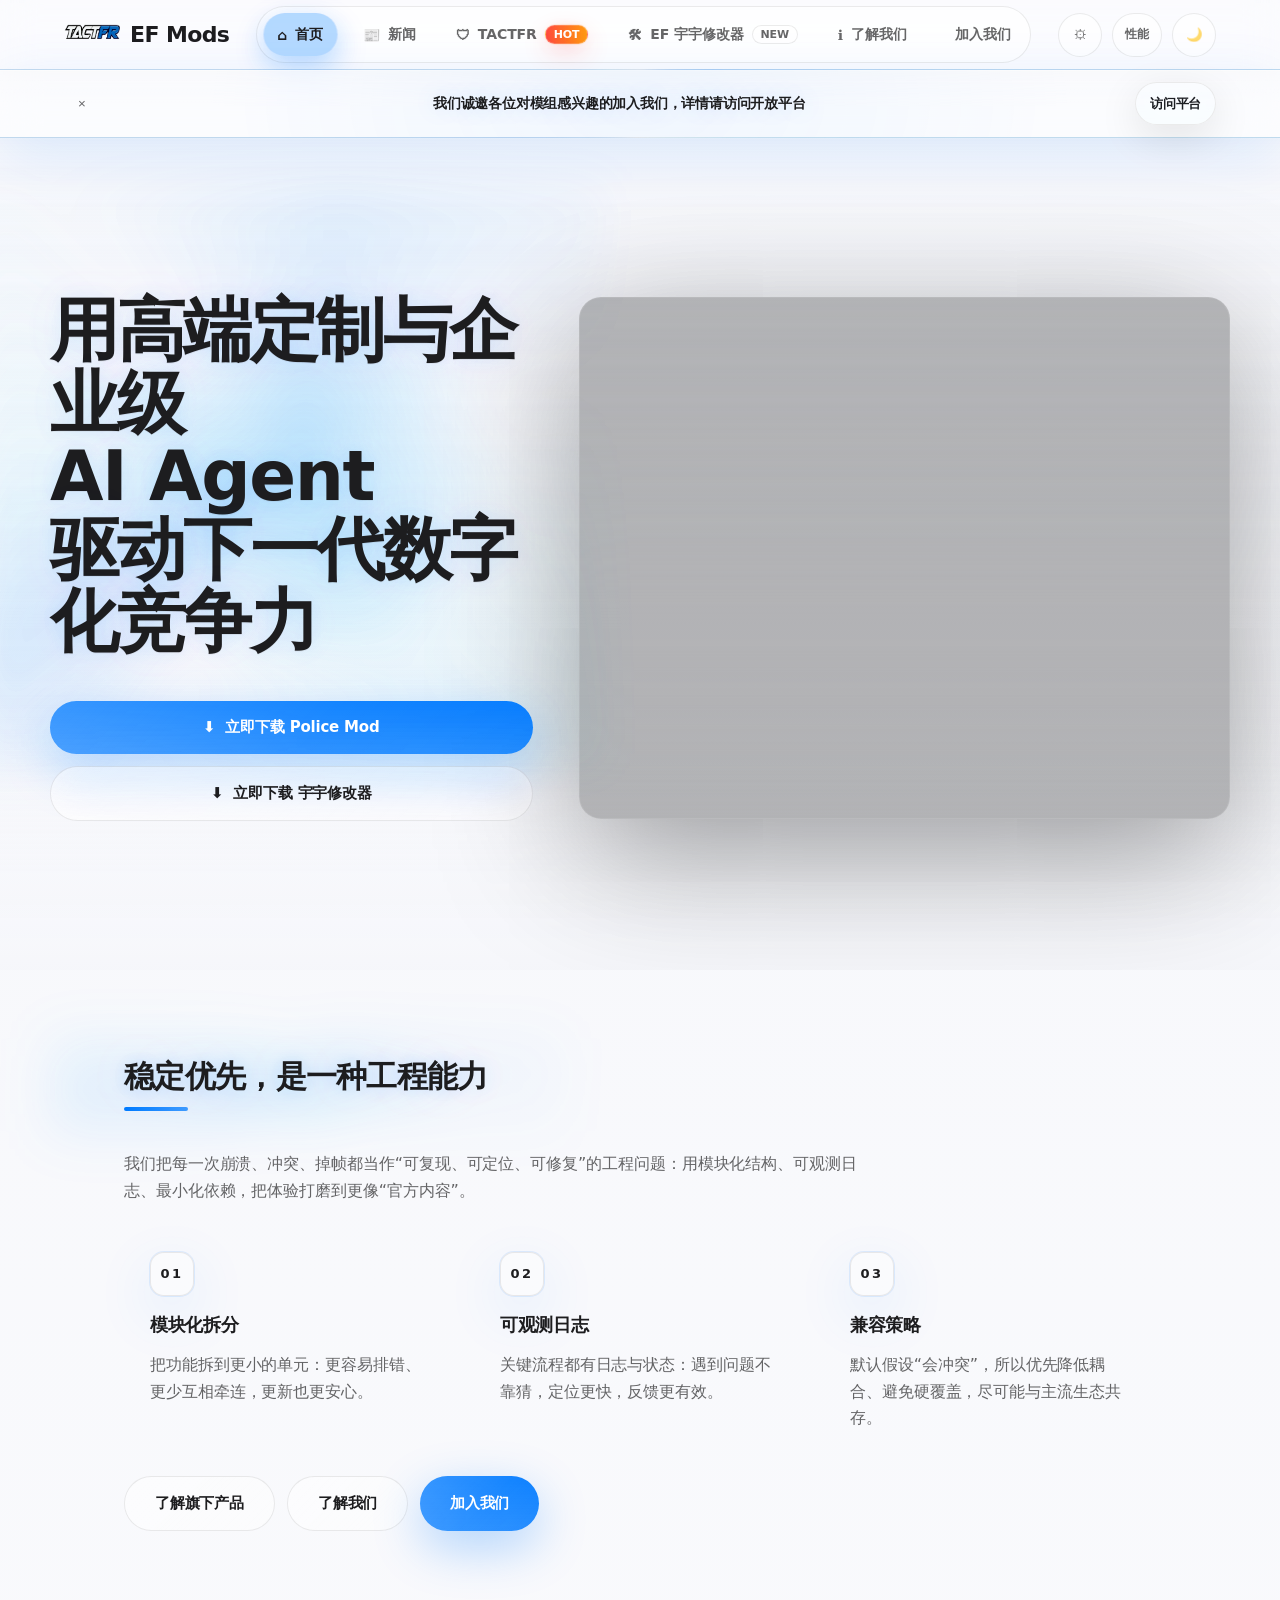
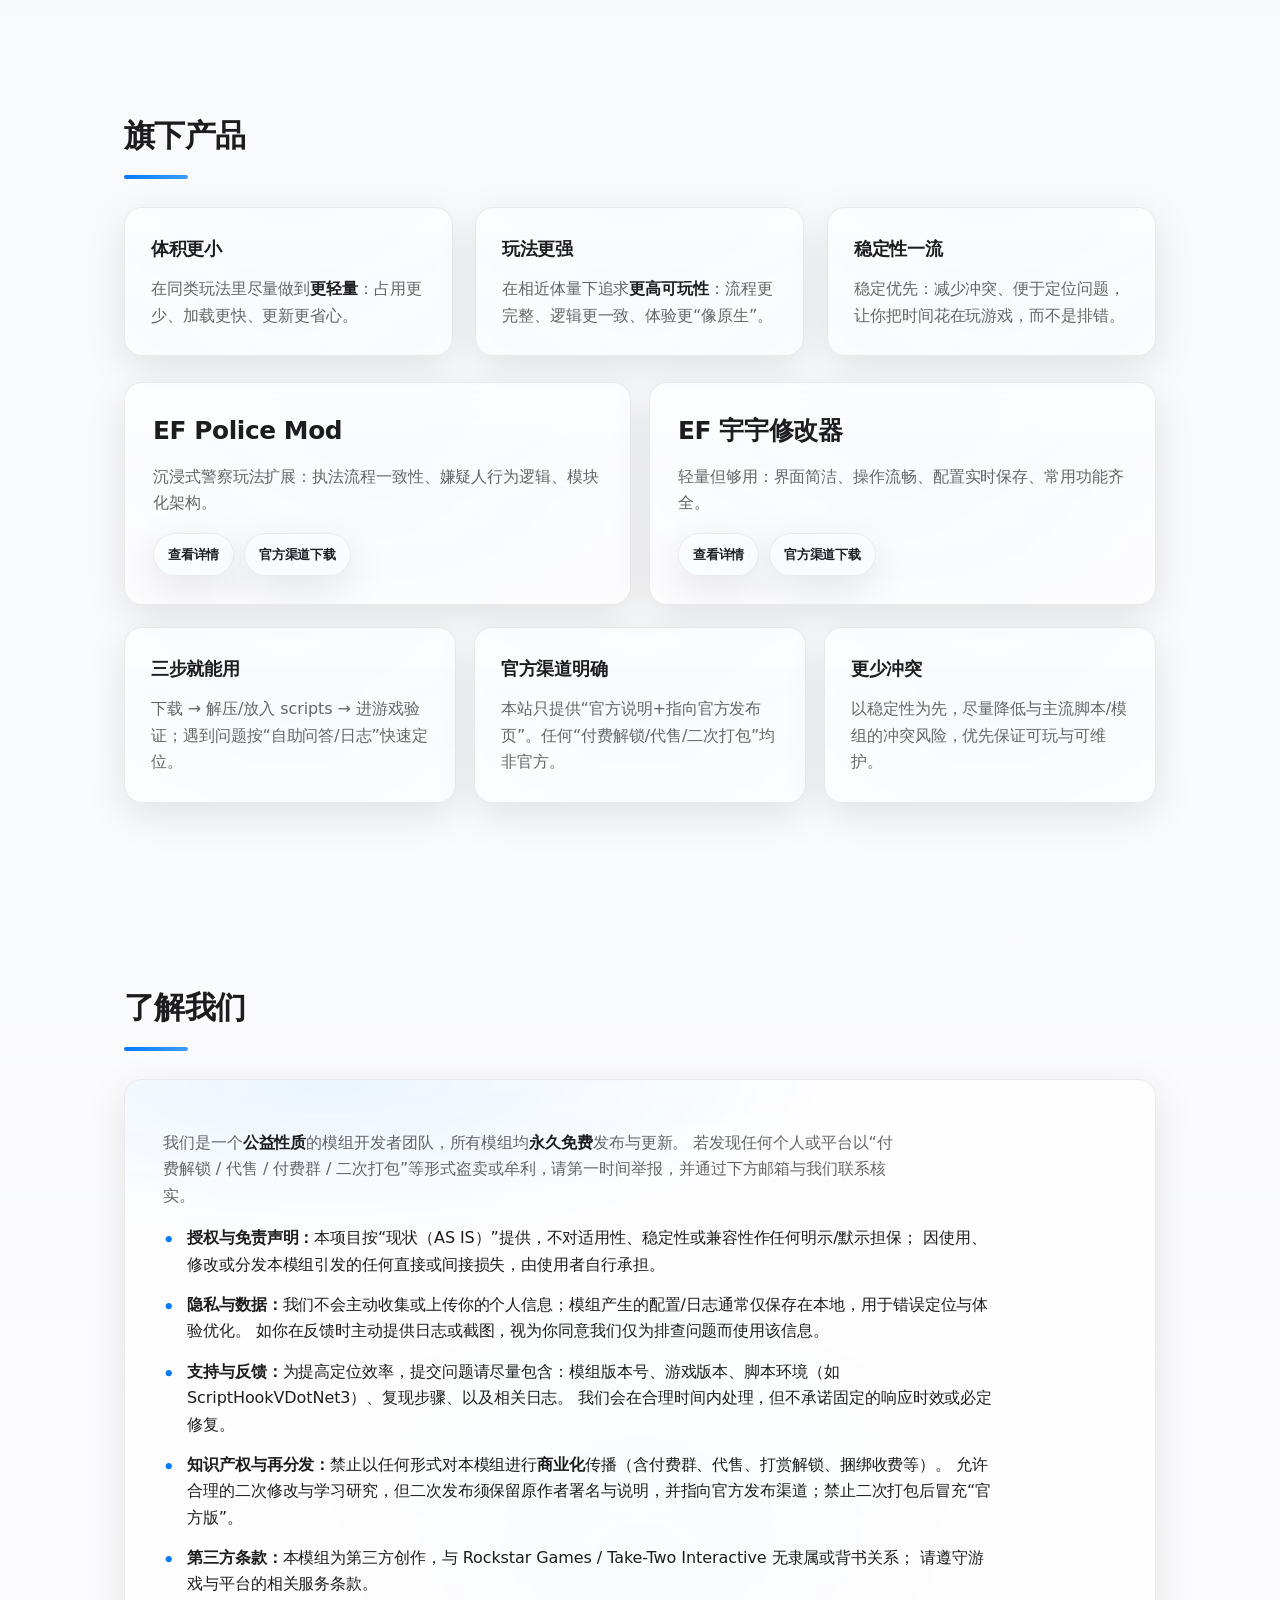
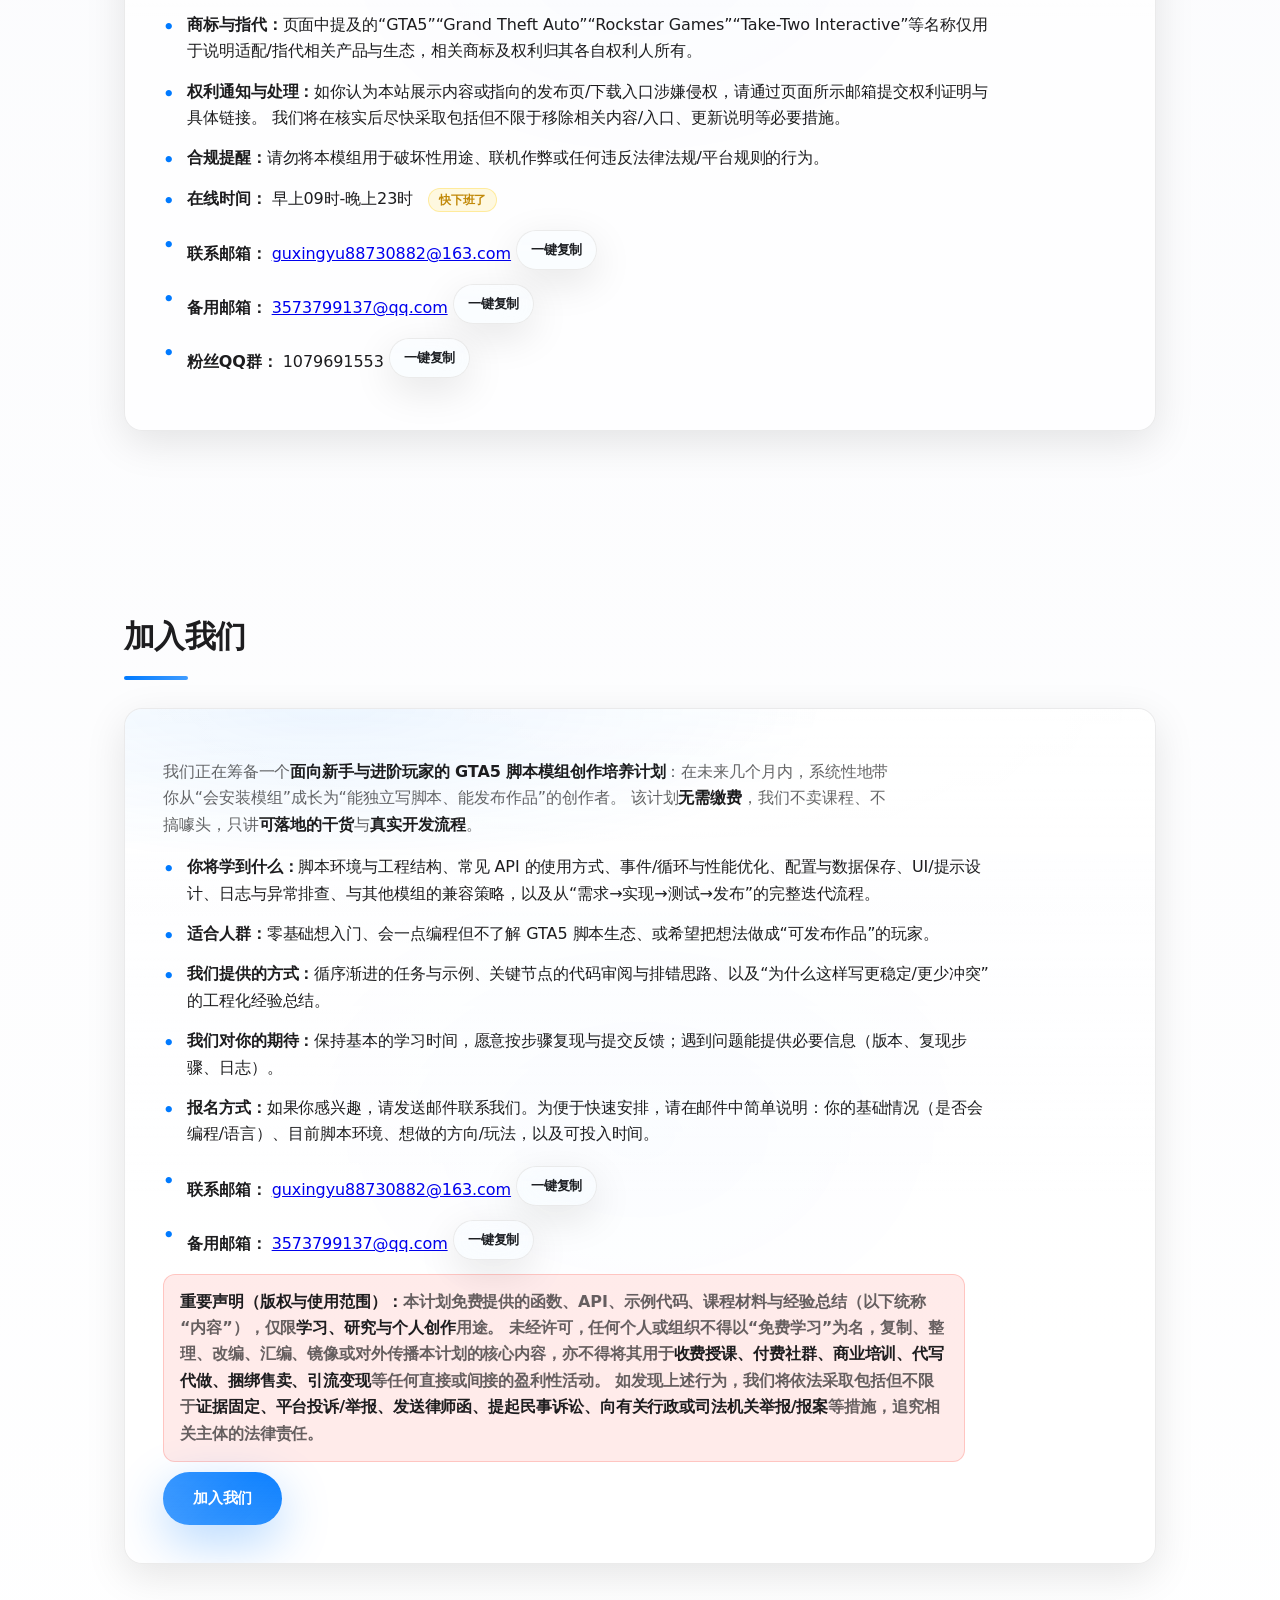
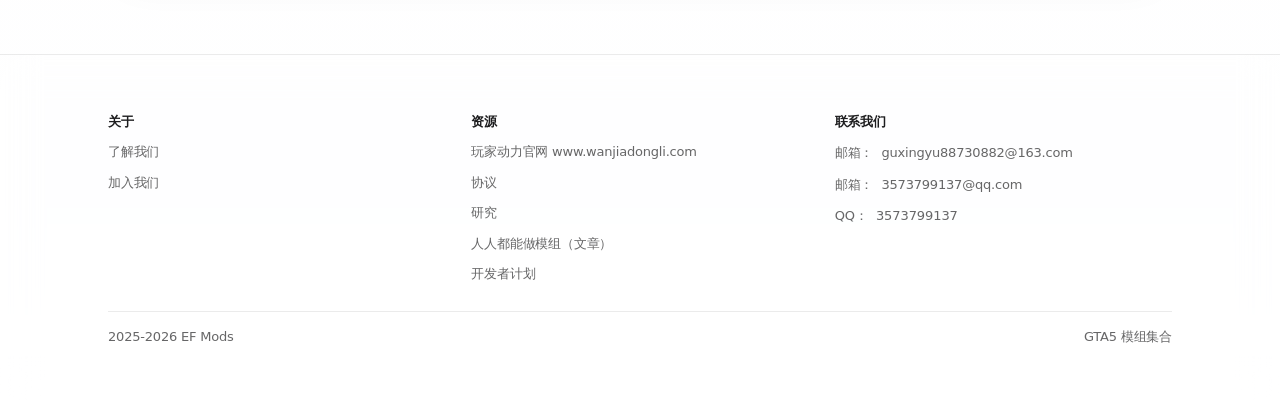
==== commit 6e37fe0a: "Add files via upload" ====
--- a/index.html
+++ b/index.html
@@ -387,6 +387,13 @@
             未经许可，任何个人或组织不得以“免费学习”为名，复制、整理、改编、汇编、镜像或对外传播本计划的核心内容，亦不得将其用于<strong>收费授课、付费社群、商业培训、代写代做、捆绑售卖、引流变现</strong>等任何直接或间接的盈利性活动。
             如发现上述行为，我们将依法采取包括但不限于<strong>证据固定、平台投诉/举报、发送律师函、提起民事诉讼、向有关行政或司法机关举报/报案</strong>等措施，追究相关主体的法律责任。
           </p>
+
+          <div class="download-actions" style="margin-top: 10px;">
+            <a class="btn primary btn-liquid" href="https://guixngyu88730882.github.io/GTA-Open-platform/" target="_blank" rel="noopener noreferrer">
+              <span class="liquid-refraction"></span>
+              加入我们
+            </a>
+          </div>
         </div>
       </section>
 
@@ -407,6 +414,150 @@
 
       <section class="section" id="news-feed" aria-label="EF Mods 新闻列表">
         <div class="news-list">
+          <article class="news-card" aria-label="我们开通了 GTA5 模组开放平台">
+            <div class="news-card-head">
+              <h2 class="news-title">我们开通了 GTA5 模组开放平台</h2>
+              <div class="news-meta" aria-label="发布时间">
+                <time class="news-time" datetime="2026-02-21T17:40:00" data-news-published="2026-02-21T17:40:00">2026-02-21 17:40</time>
+                <span class="news-badge" aria-label="新消息标记">NEW</span>
+              </div>
+            </div>
+
+            <div class="news-content">
+              <p>
+                今天，我们正式开通 <strong>GTA5 模组开放平台</strong>。我们的目标很明确：不是再做一个“资源堆放页”，而是去打造一个<strong>真正能沉淀代码与协作的社区</strong>。
+              </p>
+              <p>
+                你可以选择现在就加入我们，一起把规范、工程结构与内容生态搭起来；也可以先观望——等你准备好，我们随时欢迎你进场。
+              </p>
+
+              <div class="download-actions" style="margin-top: 10px;">
+                <a class="btn primary btn-liquid" href="https://guixngyu88730882.github.io/GTA-Open-platform/" target="_blank" rel="noopener noreferrer">
+                  <span class="liquid-refraction"></span>
+                  访问开放平台
+                </a>
+              </div>
+
+              <p class="warning" style="margin-top: 12px;">
+                另外：<strong>LLM / AI 驱动 NPC</strong> 的项目正在推进中；有关进展请保持关注，我们会在“新闻专线”持续更新关键节点。
+              </p>
+            </div>
+          </article>
+
+          <article class="news-card" id="news-20260218-1740" aria-label="公告｜警察模组 5.3.99 延期发布 & 下一阶段计划">
+            <div class="news-card-head">
+              <h2 class="news-title">公告｜警察模组 5.3.99 延期发布 &amp; 下一阶段计划</h2>
+              <div class="news-meta" aria-label="发布时间">
+                <time class="news-time" datetime="2026-02-18T17:40:00" data-news-published="2026-02-18T17:40:00">2026-02-18 17:40</time>
+                <span class="news-badge" aria-label="重点公告">HOT</span>
+              </div>
+            </div>
+
+            <div class="news-content">
+              <p>
+                各位玩家与创作者：我们决定将 <strong>警察模组 5.3.99</strong> 的发布计划 <strong>延期</strong>。
+                这是一次主动的、必要的调整——不是“拖”，而是为了确保上线即稳定、体验即完整。
+              </p>
+
+              <h3 class="news-h3">1️⃣ 关于延期：我们为什么现在按下暂停键</h3>
+              <p>
+                5.3.99 不是一个简单的版本号更新，它牵涉到核心行为逻辑、兼容性与后续扩展的底层结构。
+                我们在最终验收阶段发现：如果按原计划发布，短期可能“能用”，但长期会让后续功能被迫打补丁式堆叠，最终牺牲的是你们的稳定性与我们未来的上限。
+              </p>
+              <p>
+                因此我们选择把风险留在内部，把完整交付给你们。我们会在确认以下目标全部达标后再发布：
+              </p>
+              <ul class="news-listing">
+                <li>关键场景的稳定性与可复现问题清零（崩溃、卡死、逻辑断链）。</li>
+                <li>与主流依赖/组件的兼容性验证到位（不让你们当“小白鼠”）。</li>
+                <li>行为一致性与性能基线达标（不以“堆功能”换“掉帧/掉体验”）。</li>
+              </ul>
+              <p>
+                我们理解延期会影响期待，但我们更清楚：<strong>你们等的是作品，不是版本号。</strong>
+              </p>
+
+              <h3 class="news-h3">2️⃣ 关于下一阶段：大的要来了</h3>
+              <p>
+                这次延期不是“慢下来”，而是为了<strong>换一个维度加速</strong>。
+                我们正在推进一个方向：<strong>用 AI 接入 GTA5</strong>，让游戏不再只是脚本触发的事件合集，而是一个<strong>更鲜活、更有反应、更像“活着”的世界</strong>。
+              </p>
+              <p>
+                你会看到的不只是“更聪明的 NPC”，而是更真实的决策、更连贯的行为链、更自然的互动反馈——
+                这种体验层级的跃迁，靠堆参数、堆触发器做不出来。
+              </p>
+              <p>
+                我们很清楚这意味着什么：这会是<strong>整个 GTA5 Mod 圈都会震惊</strong>的东西。
+                不是“又一个模组”，而是一次把玩法天花板往上抬的重构。
+              </p>
+
+              <div class="download-card" style="margin-top: 12px;">
+                <p style="margin: 0 0 8px 0;"><strong>我们给一句明确的预告：</strong></p>
+                <p style="margin: 0;">
+                  <strong>5.3.99 是铺垫。</strong><br />
+                  <strong>真正的王炸，在后面。</strong><br />
+                  当它落地时，你会意识到：这不是更新，这是换代。
+                </p>
+              </div>
+
+              <h3 class="news-h3">接下来我们会怎么做</h3>
+              <ul class="news-listing">
+                <li>保持公告更新：我们会持续同步进度与关键节点（不打哑谜、不画空饼）。</li>
+                <li>在发布前给出清晰说明：包含改动要点、注意事项与兼容建议。</li>
+                <li>把“可以吹的东西”留到能落地那天：我们只对结果负责。</li>
+              </ul>
+
+              <p style="margin-top: 12px;">
+                感谢你们的耐心与关注。请相信：我们不是在做“够用”，我们在做“统治级”。<strong>保持关注。别眨眼。</strong>
+              </p>
+            </div>
+          </article>
+
+          <article class="news-card" aria-label="新闻+修改器4.4.0正式发布，新春贺岁">
+            <div class="news-card-head">
+              <h2 class="news-title">新闻+修改器 4.4.0 正式发布，新春贺岁</h2>
+              <div class="news-meta" aria-label="发布时间">
+                <time class="news-time" datetime="2026-02-17T18:00:00" data-news-published="2026-02-17T18:00:00">2026-02-17</time>
+                <span class="news-badge" aria-label="新消息标记">NEW</span>
+              </div>
+            </div>
+
+            <div class="news-content">
+              <p>
+                新春到，先给大家拜个年：祝各位在新的一年里<strong>平安顺遂、事事顺心</strong>，游戏里也能一路顺风、少崩少冲突，开局就是好心情。
+              </p>
+
+              <p>
+                同时，我们正式宣布：<strong>EF 宇宇修改器 v4.4.0</strong> 现已发布！这次更新我们把“可玩性扩展”和“配置可控性”放在更高优先级：
+                不只是加功能，更是把功能做得更顺手、更稳定、更好调。
+              </p>
+
+              <h3 class="news-h3">v4.4.0 更新内容（重点）</h3>
+              <ul class="news-listing">
+                <li><strong>新增「风火轮」功能：</strong>支持用<strong>小键盘 4 / 6</strong> 调整速度（建议开启 Num Lock）。</li>
+                <li><strong>新增更多 INI 配置选项：</strong>并同步新增<strong>隐身、无限耐力、无限氧气、爆炸近战、无重力</strong>等多种实用功能。</li>
+                <li><strong>新增保镖系统：</strong>可生成保镖协助行动；同时新增<strong>敌人系统</strong>，可直接召唤敌人用于对战/测试。</li>
+                <li><strong>新增瞄准点传送：</strong>将传送变成“指哪到哪”，更适合临时调试与赶路。</li>
+                <li><strong>新增载具配置选项：</strong>加入<strong>氮气、漂移轮胎</strong>等更多车辆向玩法与调参入口。</li>
+                <li><strong>稳定性修复：</strong>修复偶发在切换选项时出现的卡顿问题，整体操作更跟手。</li>
+              </ul>
+
+              <p>
+                这次更新开发周期<strong>尤其长</strong>，主要原因是 Police Mod 的关键工作把时间“吃”得很厉害：底层链路、交互与稳定性都需要反复回归验证，
+                我们宁愿慢一点，也不希望用“堆功能换热度”的方式牺牲整体质量。
+              </p>
+
+              <h3 class="news-h3">关于 Police Mod：v5.3.99 近期进展</h3>
+              <p>
+                另外也提前预告：<strong>Police Mod v5.3.99</strong> 的主要更新内容，我们会在<strong>这几天内</strong>发布公告与说明（以最终测试为准）。
+                该版本会围绕“流程一致性、指令链路、现场反馈”继续补强，并会同步给出更清晰的更新要点与已知问题列表。
+              </p>
+
+              <p class="warning" style="margin-top: 10px;">
+                修改器页面已同步更新（含更新日志）。<strong>最后更新日期：2026/02/17</strong>。
+              </p>
+            </div>
+          </article>
+
           <article class="news-card" aria-label="宇宇修改器 4.3.0 更新">
             <div class="news-card-head">
               <h2 class="news-title">宇宇修改器 4.3.0 更新</h2>
@@ -1089,7 +1240,7 @@
           <div class="hero-main">
             <h1>EF 宇宇修改器</h1>
             <p class="subtitle">重新定义游戏的修改器，麻雀虽小，五脏俱全</p>
-            <p class="version">当前版本：<strong>v4.3.0</strong> ｜ 更新日期：2026/02/12</p>
+            <p class="version">当前版本：<strong>v4.4.0</strong> ｜ 更新日期：2026/02/17</p>
             <div class="hero-buttons">
               <a class="btn primary btn-liquid" href="https://www.wanjiadongli.com/mods/292897" target="_blank" rel="noopener">
                 <span class="liquid-refraction"></span>
@@ -1338,6 +1489,25 @@
           <!-- 4.x 系列 -->
           <div class="log-group" data-version="4">
             <h3 class="log-title">4.x 系列</h3>
+
+            <details class="log-block" id="log-4.4.0" open>
+              <summary class="log-header">
+                <span class="log-version">v4.4.0</span>
+                <span class="log-date">2026-02-17</span>
+                <i class="fas fa-chevron-down log-icon"></i>
+              </summary>
+              <div class="log-content">
+                <ul>
+                  <li>新增风火轮功能（小键盘 4/6 调整速度）</li>
+                  <li>新增更多 INI 配置选项，并同步新增：隐身 / 无限耐力 / 无限氧气 / 爆炸近战 / 无重力等多种功能</li>
+                  <li>新增保镖系统：可生成保镖协助行动</li>
+                  <li>新增敌人系统：可直接召唤敌人用于对战/测试</li>
+                  <li>新增瞄准点传送功能</li>
+                  <li>新增载具配置选项：氮气、漂移轮胎等</li>
+                  <li>修复偶发切换选项时卡顿问题</li>
+                </ul>
+              </div>
+            </details>
             
             <details class="log-block" id="log-4.3.0" open>
               <summary class="log-header">
@@ -1609,6 +1779,8 @@
           <a class="footer-link" href="https://www.wanjiadongli.com" target="_blank" rel="noopener noreferrer">玩家动力官网 www.wanjiadongli.com</a>
           <a class="footer-link" href="terms.html">协议</a>
           <a class="footer-link" href="research.html">研究</a>
+          <a class="footer-link" href="paper_everyone_can_mod.html">人人都能做模组（文章）</a>
+          <a class="footer-link" href="https://guixngyu88730882.github.io/GTA-Open-platform/" target="_blank" rel="noopener noreferrer">开发者计划</a>
         </div>
 
         <div class="footer-col">
--- a/styles.css
+++ b/styles.css
@@ -36,7 +36,7 @@
   --shadow-nav: 0 10px 30px rgba(0, 0, 0, 0.06);
 
   /* Motion spec（极简但“全过渡”）：统一曲线/时长，避免杂乱 */
-  --ease-standard: cubic-bezier(0.22, 0.61, 0.36, 1);+  --ease-standard: cubic-bezier(0.22, 0.61, 0.36, 1);
 
   --ease-linear: linear;
   --ease-smooth: cubic-bezier(0.2, 0.8, 0.2, 1);
@@ -79,7 +79,37 @@
 
   /* Hero 顶部过渡：用于消除公告栏下方的“断层”（拉长一点、更柔） */
   --hero-top-fade: linear-gradient(180deg, rgba(246, 247, 251, 0.92), rgba(246, 247, 251, 0.00) 82%);
-}
+
+  /* 新春红色氛围滤镜（可按需微调透明度） */
+  --cny-red-tint: rgba(255, 59, 48, 0.08);
+  --cny-red-tint-strong: rgba(255, 59, 48, 0.12);
+}
+
+/* 全站“新春红”轻滤镜：不影响布局、仅叠加氛围 */
+body::before {
+  content: "";
+  position: fixed;
+  inset: 0;
+  pointer-events: none;
+  z-index: 0; /* 置于最底层，仅做氛围叠加 */
+  background:
+
+    radial-gradient(1200px 800px at 18% 10%, var(--cny-red-tint-strong), transparent 60%),
+    radial-gradient(900px 700px at 82% 18%, var(--cny-red-tint), transparent 62%),
+    linear-gradient(180deg, rgba(255, 59, 48, 0.06), rgba(255, 255, 255, 0.00) 42%);
+  mix-blend-mode: multiply;
+}
+
+/* 深色主题下：避免过红发脏，稍微收敛强度 */
+[data-theme="dark"] body::before {
+  background:
+    radial-gradient(1200px 800px at 18% 10%, rgba(255, 59, 48, 0.09), transparent 60%),
+    radial-gradient(900px 700px at 82% 18%, rgba(255, 59, 48, 0.06), transparent 62%),
+    linear-gradient(180deg, rgba(255, 59, 48, 0.05), rgba(0, 0, 0, 0.00) 46%);
+  mix-blend-mode: screen;
+  opacity: 0.9;
+}
+
 
 [data-theme="dark"] {
   /* 深灰雾面：避免 #000 与高亮蓝“硬碰硬” */
@@ -138,7 +168,49 @@
   -webkit-font-smoothing: antialiased;
 }
 
+/* 视觉稳定性：避免某些设备/浏览器下“亚像素抖动/抖屏” */
+
+/* 视觉稳定性：避免某些设备/浏览器下“亚像素抖动/抖屏” */
 body {
+  overflow-x: hidden;
+}
+
+@media (prefers-reduced-motion: reduce) {
+  html { scroll-behavior: auto; }
+}
+
+/* reveal 动效：只进场一次，避免滚动边界来回触发导致“抖” */
+.reveal {
+  will-change: transform, opacity;
+}
+.reveal.in-view {
+  pointer-events: auto;
+}
+.reveal:not(.in-view) {
+  pointer-events: none;
+}
+
+body {
+  overflow-x: hidden;
+}
+
+@media (prefers-reduced-motion: reduce) {
+  html { scroll-behavior: auto; }
+}
+
+/* reveal 动效：只进场一次，避免滚动边界来回触发导致“抖” */
+.reveal {
+  will-change: transform, opacity;
+}
+.reveal.in-view {
+  pointer-events: auto;
+}
+.reveal:not(.in-view) {
+  pointer-events: none;
+}
+
+body {
+
   font-family: var(--font-sans);
   font-size: var(--text-base);
   text-rendering: optimizeLegibility;
@@ -957,10 +1029,10 @@
   transform: translateY(0);
   pointer-events: auto;
 }
-+
 
 @media (max-width: 420px) {
-
+
   .announcement-inner {
     padding: 10px 12px;
     grid-template-columns: 36px 1fr;
@@ -1042,18 +1114,18 @@
   letter-spacing: -0.6px;
 }
 
--+
+
 
 .nav-logo {
   width: auto;
-
+
   height: 32px;
   max-width: 56px;
   margin-right: 10px;
 
   vertical-align: -6px;
-  border-radius: 9px;+  border-radius: 9px;
   display: inline-block;
   object-fit: contain;
 }
@@ -2611,7 +2683,27 @@
   filter: blur(0);
 }
 
+/* 修复：开特效时“新闻页面看不到文章”——reveal 初始态透明导致未触发/未加 in-view 时内容不可见。
+   新闻页直接禁用 reveal 的隐藏态，保证文章始终可见（仍保留其它页面的动效）。 */
+#news .section.reveal,
+#news details.log-block.reveal {
+  opacity: 1 !important;
+  transform: none !important;
+  filter: none !important;
+}
+
+
+/* 修复：开特效时“新闻页面看不到文章”——reveal 初始态透明导致未触发/未加 in-view 时内容不可见。
+   新闻页直接禁用 reveal 的隐藏态，保证文章始终可见（仍保留其它页面的动效）。 */
+#news .section.reveal,
+#news details.log-block.reveal {
+  opacity: 1 !important;
+  transform: none !important;
+  filter: none !important;
+}
+
 /* 更新日志卡片：同样的“景深/缓动” */
+
 details.log-block.reveal {
   opacity: 0;
   transform: translateY(18px) scale(0.995);
@@ -3061,13 +3153,13 @@
     0 14px 46px rgba(0, 122, 255, 0.22),
     0 0 0 1px rgba(0, 122, 255, 0.16),
     0 0 26px rgba(90, 200, 250, 0.14);
-}+}
 }
 
 @media (max-width: 768px) {
   .news-card {
     padding: 22px;
-  }+  }
 
 
 @media (max-width: 768px) {
@@ -4073,7 +4165,7 @@
     height: 28px;
     max-width: 52px;
     vertical-align: -5px;
-  }+  }
 
 
   /* 顶部导航：更“系统级”，避免拥挤 */
@@ -4157,7 +4249,7 @@
   /* 更小屏：进一步收紧 section 与卡片 */
   .section {
     padding: 56px 14px;
-  }  }+  }  }
 
 
   /* 小屏标题更稳，避免“顶到边” */
@@ -4195,7 +4287,7 @@
 
   .video-caption {
     padding: 0 10px;
-  }+  }
   }
 
   /* 避免按钮两列挤爆：改为竖排 */
@@ -4207,7 +4299,7 @@
   .hero-buttons .btn {
     width: 100%;
     max-width: 520px;
-  }+  }
 
 
   /* 避免按钮两列挤爆：改为竖排 */
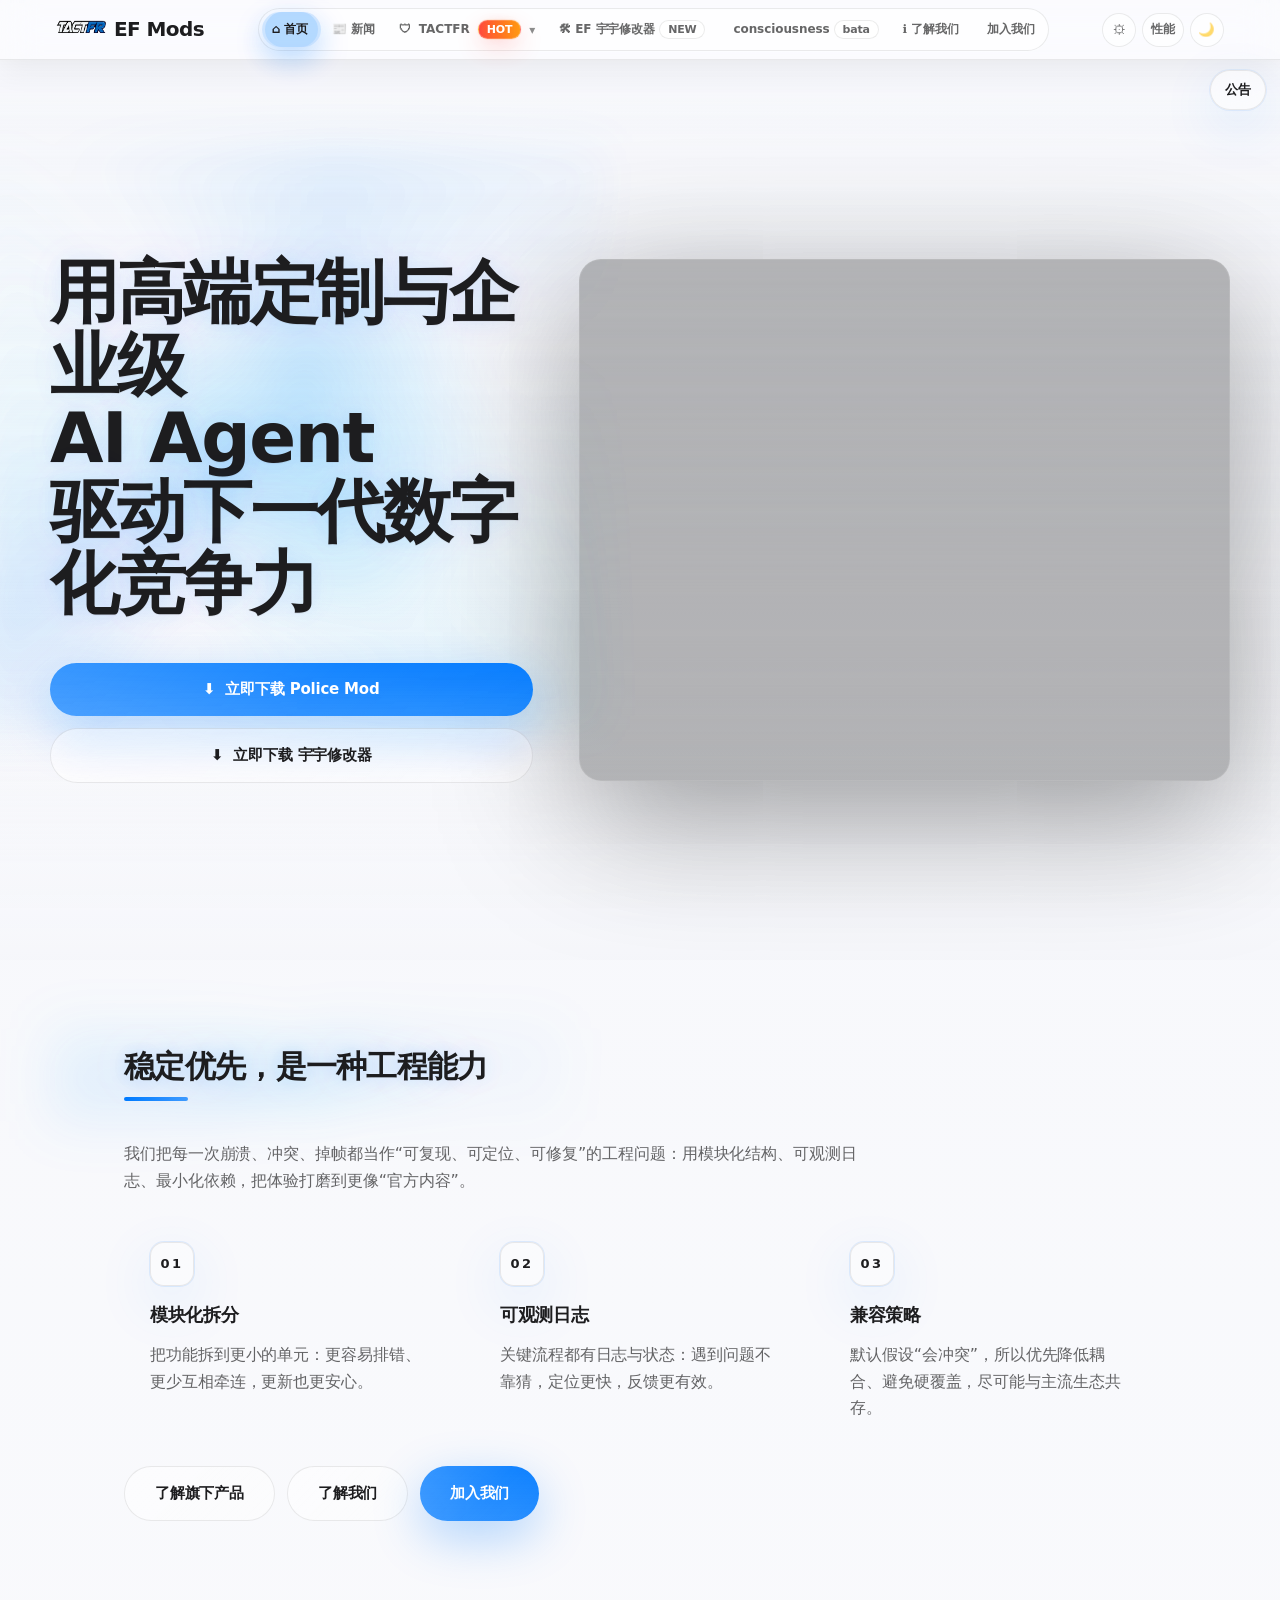
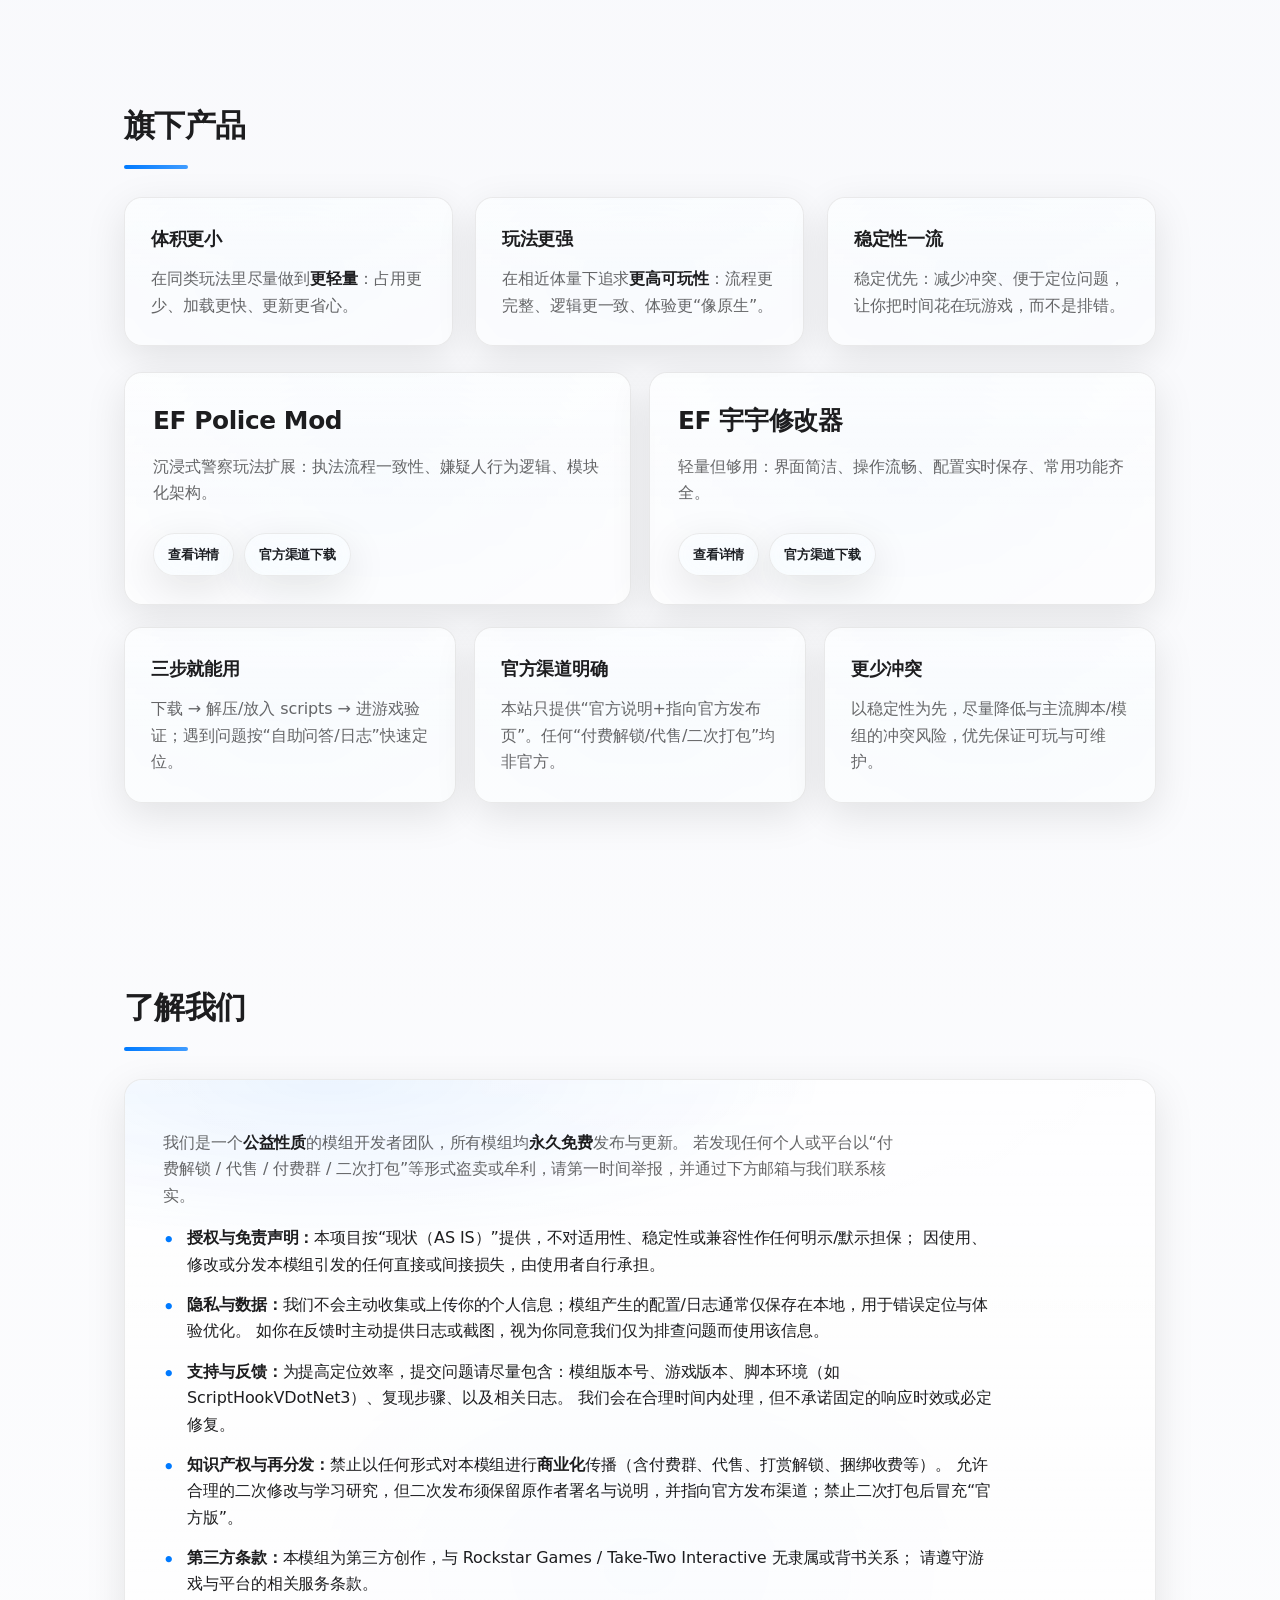
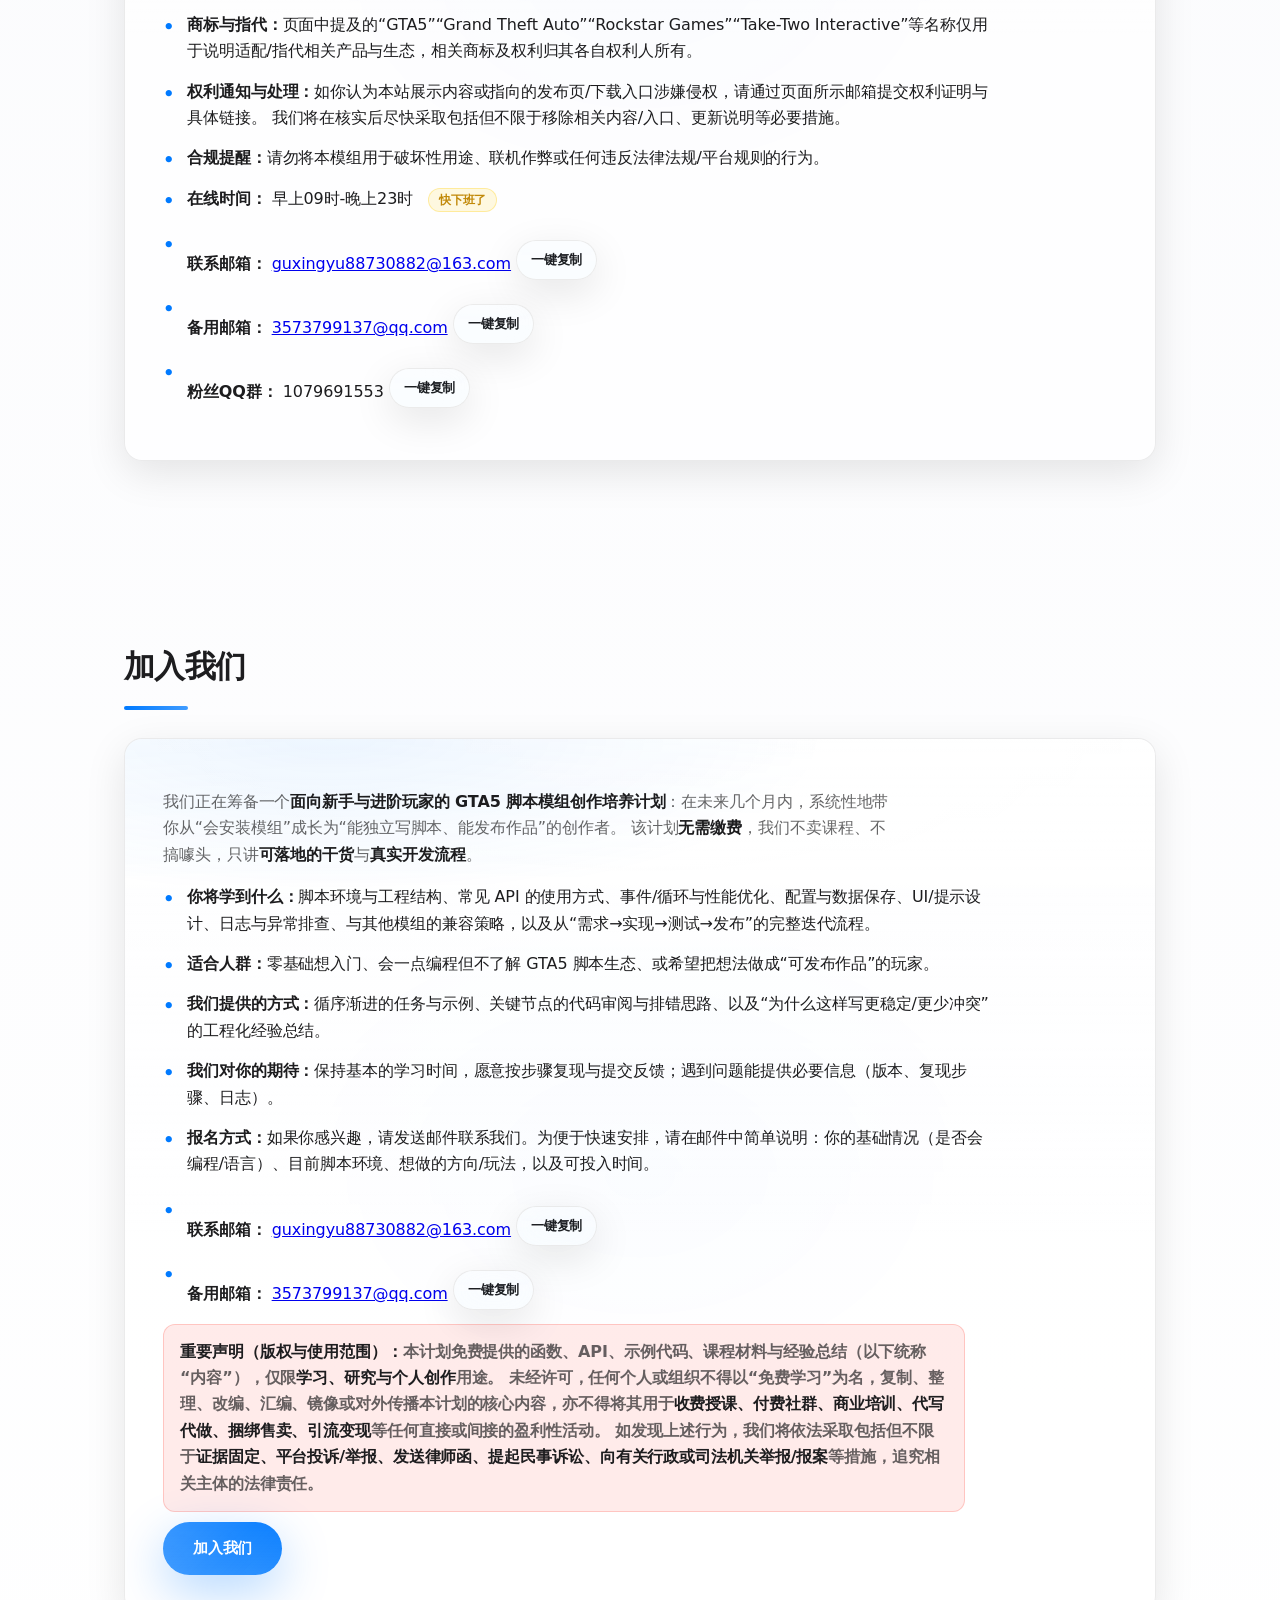
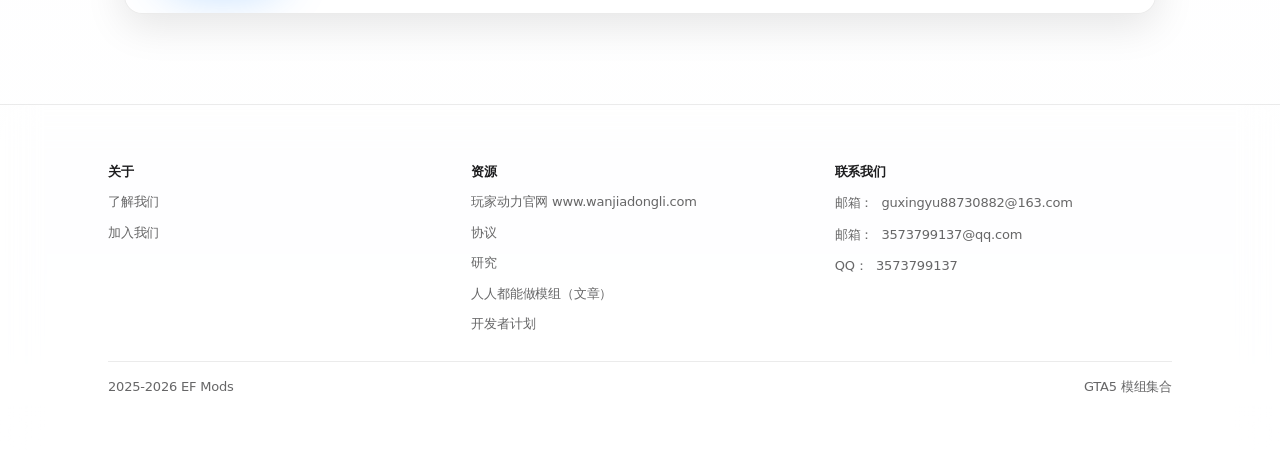
==== commit 54a6cd57: "Add files via upload" ====
--- a/index.html
+++ b/index.html
@@ -34,15 +34,32 @@
           <i class="fas fa-newspaper"></i>
           新闻
         </a>
-        <a href="#police-mod" class="nav-item" data-page="police-mod">
-          <i class="fas fa-shield-alt"></i>
-          TACTFR
-          <span class="nav-badge nav-badge--hot" aria-label="热门">HOT</span>
-        </a>
+        <div class="nav-item nav-dropdown" data-page="police-mod" id="nav-tactfr">
+          <button class="nav-dropdown-toggle" type="button" aria-haspopup="menu" aria-expanded="false" aria-label="TACTFR 菜单">
+            <i class="fas fa-shield-alt"></i>
+            TACTFR
+            <span class="nav-badge nav-badge--hot" aria-label="热门">HOT</span>
+            <i class="fas fa-chevron-down nav-dropdown-icon" aria-hidden="true"></i>
+          </button>
+          <div class="nav-dropdown-menu" role="menu" aria-label="TACTFR 选择">
+            <a class="nav-dropdown-item" href="#police-mod" role="menuitem" data-page="police-mod">
+              原来的网页
+            </a>
+            <a class="nav-dropdown-item" href="https://guixngyu88730882.github.io/TACTFR-Concept-Edition/" target="_blank" rel="noopener noreferrer" role="menuitem">
+              概念版网页
+            </a>
+          </div>
+        </div>
         <a href="#yuyu-tool" class="nav-item" data-page="yuyu-tool">
           <i class="fas fa-tools"></i>
           EF 宇宇修改器
           <span class="nav-badge nav-badge--new" aria-label="刚更新">NEW</span>
+        </a>
+
+        <a href="https://guixngyu88730882.github.io/consciousness/" class="nav-item" data-external="1" target="_blank" rel="noopener noreferrer">
+          <i class="fas fa-bolt"></i>
+          consciousness
+          <span class="nav-badge nav-badge--new" aria-label="测试版">bata</span>
         </a>
 
         <a href="#about-us" class="nav-item" data-page="home" data-anchor="#about-us">
@@ -83,6 +100,37 @@
     公告
   </button>
 
+  <!-- 进入提示弹窗（控制策略：每刷新 5 次弹出 1 次） -->
+  <div class="welcome-modal" id="welcome-modal" aria-hidden="true">
+    <div class="welcome-modal__backdrop" data-welcome-close="1" aria-hidden="true"></div>
+    <div class="welcome-modal__panel" role="dialog" aria-modal="true" aria-label="站点发布公告">
+      <button class="welcome-modal__close" type="button" aria-label="关闭弹窗" data-welcome-close="1">
+        <i class="fas fa-times"></i>
+      </button>
+
+      <div class="welcome-modal__shine" aria-hidden="true"></div>
+
+      <div class="welcome-modal__content">
+        <div class="welcome-modal__kicker">发布</div>
+        <h2 class="welcome-modal__title">今天，我们隆重推出 <span class="welcome-modal__em">consciousness</span> 预览</h2>
+        <p class="welcome-modal__sub">一次面向未来的实验：更像“活着”的交互、更强的可扩展性、更清晰的工程化路线。</p>
+
+        <div class="welcome-modal__actions">
+          <a class="btn primary btn-liquid" href="https://guixngyu88730882.github.io/consciousness/" target="_blank" rel="noopener noreferrer">
+            <span class="liquid-refraction"></span>
+            立即体验
+          </a>
+          <button class="btn ghost btn-liquid" type="button" data-welcome-close="1">
+            <span class="liquid-refraction"></span>
+            稍后再说
+          </button>
+        </div>
+      </div>
+    </div>
+  </div>
+
+  <!--（已移除重复的 welcome-modal 节点，避免 ID 冲突）-->
+
   <!-- 移动端菜单（抽屉/遮罩） -->
   <div class="mobile-nav-overlay" id="mobile-nav-overlay" aria-hidden="true">
     <div class="mobile-nav-panel" role="dialog" aria-modal="true" aria-label="站点菜单">
@@ -101,11 +149,22 @@
           <i class="fas fa-newspaper"></i>
           新闻
         </a>
-        <a href="#police-mod" class="nav-item" data-page="police-mod">
-          <i class="fas fa-shield-alt"></i>
-          TACTFR
-          <span class="nav-badge nav-badge--hot" aria-label="热门">HOT</span>
-        </a>
+        <div class="nav-item nav-dropdown" data-page="police-mod" id="nav-tactfr">
+          <button class="nav-dropdown-toggle" type="button" aria-haspopup="menu" aria-expanded="false" aria-label="TACTFR 菜单">
+            <i class="fas fa-shield-alt"></i>
+            TACTFR
+            <span class="nav-badge nav-badge--hot" aria-label="热门">HOT</span>
+            <i class="fas fa-chevron-down nav-dropdown-icon" aria-hidden="true"></i>
+          </button>
+          <div class="nav-dropdown-menu" role="menu" aria-label="TACTFR 选择">
+            <a class="nav-dropdown-item" href="#police-mod" role="menuitem" data-page="police-mod">
+              原来的网页
+            </a>
+            <a class="nav-dropdown-item" href="https://guixngyu88730882.github.io/TACTFR-Concept-Edition/" target="_blank" rel="noopener noreferrer" role="menuitem">
+              概念版网页
+            </a>
+          </div>
+        </div>
         <a href="#yuyu-tool" class="nav-item" data-page="yuyu-tool">
           <i class="fas fa-tools"></i>
           EF 宇宇修改器
@@ -414,6 +473,84 @@
 
       <section class="section" id="news-feed" aria-label="EF Mods 新闻列表">
         <div class="news-list">
+          <article class="news-card" aria-label="重磅｜Consciousness：AI 驱动的次世代 NPC 模组">
+            <div class="news-card-head">
+              <h2 class="news-title">重磅｜Consciousness：AI 驱动的次世代 NPC 模组</h2>
+              <div class="news-meta" aria-label="发布时间">
+                <time class="news-time" datetime="2026-02-21T22:00:00" data-news-published="2026-02-21T22:00:00">2026-02-21 22:00</time>
+                <span class="news-badge" aria-label="重磅发布">HOT</span>
+              </div>
+            </div>
+
+            <div class="news-content">
+              <p>
+                今天，我们正式公开一个正在推进中的前沿项目：<strong>Consciousness</strong>——一个由本地 LLM 驱动 NPC 行为的次世代模组。
+              </p>
+
+              <h3 class="news-h3">什么是 Consciousness？</h3>
+              <p>
+                Consciousness 不是一个简单的"对话模组"或"脚本增强包"。它的核心目标是：<strong>将真正的 AI 接入洛圣都</strong>。
+              </p>
+              <p>
+                想象一下：NPC 不再只是按预设脚本重复同样的台词和行为。他们能够理解你的行动、记住你的选择、并根据你的行为做出动态反应。
+              </p>
+              <ul class="news-listing">
+                <li><strong>记忆系统</strong>：NPC 能够记住与玩家的互动历史，形成持续性的"认知"。</li>
+                <li><strong>情境感知</strong>：NPC 知道你做了什么——你昨天在街头做了什么、你最近的行为模式、你与这个城市的关系。</li>
+                <li><strong>动态响应</strong>：基于本地 LLM 的推理能力，NPC 能够生成自然、连贯、符合情境的对话与行为。</li>
+                <li><strong>隐私优先</strong>：所有 AI 推理在本地完成，无需联网，你的游戏数据不会离开你的设备。</li>
+              </ul>
+
+              <h3 class="news-h3">为什么这很重要？</h3>
+              <p>
+                传统模组的 NPC 行为是"静态"的——无论你玩了多少小时，NPC 永远重复同样的台词、同样的反应。这让游戏世界在新鲜感消退后变得"空洞"。
+              </p>
+              <p>
+                Consciousness 要打破这个限制。我们希望让洛圣都成为一个<strong>真正活着的世界</strong>——一个会因为你而改变的世界。
+              </p>
+
+              <h3 class="news-h3">项目状态</h3>
+              <p>
+                目前 Consciousness 处于<strong>内测阶段</strong>。核心架构已经搭建完成，我们正在持续优化性能表现与行为稳定性。
+              </p>
+              <p>
+                如果你对此感兴趣，并且愿意参与早期测试、提供反馈，我们诚挚邀请你加入内测计划。
+              </p>
+
+              <div class="download-actions" style="margin-top: 16px;">
+                <a class="btn primary btn-liquid" href="https://guixngyu88730882.github.io/consciousness/" target="_blank" rel="noopener noreferrer">
+                  <span class="liquid-refraction"></span>
+                  申请加入内测
+                </a>
+              </div>
+
+              <h3 class="news-h3">我们需要你的帮助</h3>
+              <p>
+                Consciousness 是一个雄心勃勃的项目，我们深知单靠现有团队难以快速推进。因此，我们正在<strong>广泛招募人才</strong>：
+              </p>
+              <ul class="news-listing">
+                <li><strong>C# 开发者</strong>：熟悉 ScriptHookVDotNet，有 GTA5 模组开发经验优先。</li>
+                <li><strong>AI/LLM 工程师</strong>：了解本地模型部署、推理优化、Prompt 工程。</li>
+                <li><strong>测试与反馈</strong>：热爱 GTA5、愿意花时间测试新功能并提供详细反馈。</li>
+                <li><strong>内容创作者</strong>：能够制作视频、撰写文章，帮助更多人了解这个项目。</li>
+              </ul>
+              <p>
+                无论你是资深开发者还是刚入门的新手，只要你有热情、有时间、愿意学习，我们都欢迎你的加入。
+              </p>
+
+              <div class="download-actions" style="margin-top: 16px;">
+                <a class="btn ghost btn-liquid" href="https://guixngyu88730882.github.io/GTA-Open-platform/" target="_blank" rel="noopener noreferrer">
+                  <span class="liquid-refraction"></span>
+                  加入我们的团队
+                </a>
+              </div>
+
+              <p class="warning" style="margin-top: 14px;">
+                Consciousness 代表了我们对 GTA5 模组未来的想象：不只是"更多功能"，而是<strong>更智能的体验</strong>。如果你也认同这个方向，欢迎加入我们。
+              </p>
+            </div>
+          </article>
+
           <article class="news-card" aria-label="我们开通了 GTA5 模组开放平台">
             <div class="news-card-head">
               <h2 class="news-title">我们开通了 GTA5 模组开放平台</h2>
--- a/styles.css
+++ b/styles.css
@@ -1,4 +1,4 @@
-/* Apple-like / Liquid Glass（纯 CSS，无外部资源） */
+/* Apple-like / Liquid Glass（纯 CSS，无外部资源�?*/
 
 :root {
   --bg-main: #ffffff;
@@ -26,7 +26,7 @@
   --glass-sat: 180%;
   --glass-highlight: linear-gradient(180deg, rgba(255, 255, 255, 0.22), rgba(255, 255, 255, 0.00) 58%);
 
-  /* 选中/高亮辉光（Light） */
+  /* 选中/高亮辉光（Light�?*/
   --glow-blue: rgba(0, 122, 255, 0.24);
   --glow-cyan: rgba(90, 200, 250, 0.20);
 
@@ -35,7 +35,7 @@
   --shadow-xl: 0 30px 120px rgba(0, 0, 0, 0.16);
   --shadow-nav: 0 10px 30px rgba(0, 0, 0, 0.06);
 
-  /* Motion spec（极简但“全过渡”）：统一曲线/时长，避免杂乱 */
+  /* Motion spec（极简但“全过渡”）：统一曲线/时长，避免杂�?*/
   --ease-standard: cubic-bezier(0.22, 0.61, 0.36, 1);
 
   --ease-linear: linear;
@@ -50,7 +50,7 @@
   --transition: all var(--dur-lg) var(--ease-standard);
   --transition-fast: all var(--dur-sm) var(--ease-standard);
 
-  /* 版式体系（提升整体“干净度/高级感”） */
+  /* 版式体系（提升整体“干净�?高级感”） */
   --container: 1080px;
   --measure: 72ch;
   --measure-wide: 82ch;
@@ -72,7 +72,7 @@
   --space-5: 24px;
   --space-6: 32px;
 
-  --nav-height: 70px;
+  --nav-height: 60px;
   --announcement-offset: 56px;
   --radius: 18px;
   --radius-sm: 12px;
@@ -91,7 +91,7 @@
   position: fixed;
   inset: 0;
   pointer-events: none;
-  z-index: 0; /* 置于最底层，仅做氛围叠加 */
+  z-index: 0; /* 置于最底层，仅做氛围叠�?*/
   background:
 
     radial-gradient(1200px 800px at 18% 10%, var(--cny-red-tint-strong), transparent 60%),
@@ -100,7 +100,7 @@
   mix-blend-mode: multiply;
 }
 
-/* 深色主题下：避免过红发脏，稍微收敛强度 */
+/* 深色主题下：避免过红发脏，稍微收敛强�?*/
 [data-theme="dark"] body::before {
   background:
     radial-gradient(1200px 800px at 18% 10%, rgba(255, 59, 48, 0.09), transparent 60%),
@@ -112,7 +112,7 @@
 
 
 [data-theme="dark"] {
-  /* 深灰雾面：避免 #000 与高亮蓝“硬碰硬” */
+  /* 深灰雾面：避�?#000 与高亮蓝“硬碰硬�?*/
   --bg-main: #0b0c0f;
   --bg-secondary: #07080b;
   --bg-card: rgba(26, 27, 30, 0.62);
@@ -124,7 +124,7 @@
   --border-light: rgba(255, 255, 255, 0.08);
 
 
-  /* 统一“玻璃卡片”系统（Dark）——2~3 档层级、阴影更雾化 */
+  /* 统一“玻璃卡片”系统（Dark）—�?~3 档层级、阴影更雾化 */
 
   --glass-bg: rgba(26, 27, 30, 0.56);
   --glass-border: rgba(255, 255, 255, 0.10);
@@ -140,7 +140,7 @@
   --shadow-xl: 0 30px 120px rgba(0, 0, 0, 0.50);
   --shadow-nav: 0 10px 30px rgba(0, 0, 0, 0.34);
 
-  /* 深色蓝：更亮一点（更有反转感），但仍避免霓虹 */
+  /* 深色蓝：更亮一点（更有反转感），但仍避免霓�?*/
   --blue: #0a84ff;
   --blue-light: #74ccff;
 
@@ -148,7 +148,7 @@
   --glow-cyan: rgba(116, 204, 255, 0.22);
 
 
-  /* 深色下 Hero 顶部过渡：更长、更低对比，移动端更“连贯一体” */
+  /* 深色�?Hero 顶部过渡：更长、更低对比，移动端更“连贯一体�?*/
   --hero-top-fade: linear-gradient(
     180deg,
     rgba(11, 12, 15, 0.78) 0%,
@@ -168,18 +168,389 @@
   -webkit-font-smoothing: antialiased;
 }
 
-/* 视觉稳定性：避免某些设备/浏览器下“亚像素抖动/抖屏” */
-
-/* 视觉稳定性：避免某些设备/浏览器下“亚像素抖动/抖屏” */
+/* 基础 body 样式（避免在顶部插入组件时破坏全局布局/主题切换�?*/
 body {
   overflow-x: hidden;
 }
 
+
+/* 基础 body 样式（避免在顶部插入组件时破坏全局布局/主题切换�?*/
+body {
+  overflow-x: hidden;
+}
+
+/* 视觉稳定性：避免某些设备/浏览器下“亚像素抖动/抖屏�?*/
+
+
+/* 视觉稳定性：避免某些设备/浏览器下“亚像素抖动/抖屏�?*/
+
+/* ==========================
+   Welcome Modal（首进弹窗）
+   ========================== */
+.welcome-modal {
+  position: fixed;
+  inset: 0;
+  z-index: 9999;
+  display: none;
+}
+
+.welcome-modal.is-open {
+  display: block;
+}
+
+.welcome-modal__backdrop {
+  position: absolute;
+  inset: 0;
+  background: rgba(0, 0, 0, 0.44);
+  backdrop-filter: blur(8px);
+  -webkit-backdrop-filter: blur(8px);
+  animation: welcomeFadeIn var(--dur-lg) var(--ease-standard) both;
+}
+
+.welcome-modal__panel {
+  position: absolute;
+  left: 50%;
+  top: 50%;
+  transform: translate(-50%, -50%);
+  width: min(720px, calc(100vw - 28px));
+  border-radius: 22px;
+  background: var(--glass-bg);
+  border: 1px solid var(--glass-border);
+  box-shadow: var(--shadow-xl);
+  overflow: hidden;
+  backdrop-filter: blur(var(--glass-blur)) saturate(var(--glass-sat));
+  -webkit-backdrop-filter: blur(var(--glass-blur)) saturate(var(--glass-sat));
+  animation: welcomePopIn 640ms var(--ease-standard) both;
+}
+
+.welcome-modal__shine {
+  position: absolute;
+  inset: -1px;
+  pointer-events: none;
+  background:
+    radial-gradient(820px 520px at 20% 0%, rgba(0, 122, 255, 0.26), transparent 58%),
+    radial-gradient(720px 520px at 88% 10%, rgba(90, 200, 250, 0.18), transparent 64%),
+    linear-gradient(180deg, rgba(255, 255, 255, 0.18), rgba(255, 255, 255, 0.00) 62%);
+  opacity: 0.95;
+  mix-blend-mode: screen;
+}
+
+[data-theme="dark"] .welcome-modal__shine {
+  background:
+    radial-gradient(820px 520px at 22% 0%, rgba(10, 132, 255, 0.30), transparent 58%),
+    radial-gradient(720px 520px at 90% 12%, rgba(116, 204, 255, 0.18), transparent 64%),
+    linear-gradient(180deg, rgba(255, 255, 255, 0.10), rgba(255, 255, 255, 0.00) 66%);
+  opacity: 0.88;
+}
+
+.welcome-modal__content {
+  position: relative;
+  padding: 26px 26px 22px 26px;
+}
+
+.welcome-modal__kicker {
+  display: inline-flex;
+  align-items: center;
+  gap: 8px;
+  font-weight: 700;
+  font-size: 12px;
+  letter-spacing: 0.10em;
+  text-transform: uppercase;
+  color: var(--text-sub);
+}
+
+.welcome-modal__title {
+  margin-top: 10px;
+  font-size: 28px;
+  line-height: 1.18;
+  letter-spacing: var(--tracking-tight);
+}
+
+.welcome-modal__em {
+  display: inline-block;
+  font-family: var(--font-display);
+  letter-spacing: var(--tracking-tighter);
+}
+
+.welcome-modal__sub {
+  margin-top: 10px;
+  color: var(--text-sub);
+  max-width: 64ch;
+}
+
+.welcome-modal__actions {
+  display: flex;
+  gap: 10px;
+  flex-wrap: wrap;
+  margin-top: 16px;
+}
+
+.welcome-modal__close {
+  position: absolute;
+  right: 12px;
+  top: 12px;
+  width: 42px;
+  height: 42px;
+  border-radius: 14px;
+  border: 1px solid var(--glass-border);
+  background: rgba(255, 255, 255, 0.34);
+  color: var(--text-main);
+  cursor: pointer;
+  display: inline-flex;
+  align-items: center;
+  justify-content: center;
+  transition: var(--transition-fast);
+  z-index: 2;
+}
+
+[data-theme="dark"] .welcome-modal__close {
+  background: rgba(26, 27, 30, 0.38);
+}
+
+.welcome-modal__close:hover {
+  transform: translateY(-1px);
+  box-shadow: 0 10px 24px rgba(0, 0, 0, 0.12);
+}
+
+/* 导航下拉（TACTFR�?*/
+.nav-dropdown {
+  position: relative;
+}
+
+.nav-dropdown-toggle {
+  appearance: none;
+  border: 0;
+  background: transparent;
+  color: inherit;
+  font: inherit;
+  display: inline-flex;
+  align-items: center;
+  gap: 8px;
+   cursor: pointer;
+  /* 让它继承 .nav-item 的布局，不破坏导航栏的胶囊布局 */
+  padding: 0;
+  border-radius: 0;
+  transition: var(--transition-fast);
+
+}
+
+.nav-dropdown.nav-item {
+  display: inline-flex;
+  align-items: center;
+  padding: 0;
+}
+
+.nav-dropdown.nav-item .nav-dropdown-toggle {
+  width: 100%;
+  height: 100%;
+  padding: 8px 10px;
+  border-radius: 12px;
+}
+
+
+.nav-dropdown.nav-item {
+  display: inline-flex;
+  align-items: center;
+  padding: 0;
+}
+
+.nav-dropdown.nav-item .nav-dropdown-toggle {
+  width: 100%;
+  height: 100%;
+  padding: 8px 10px;
+  border-radius: 12px;
+}
+
+.nav-dropdown-toggle:hover {
+
+  background: rgba(255, 255, 255, 0.16);
+}
+
+[data-theme="dark"] .nav-dropdown-toggle:hover {
+  background: rgba(255, 255, 255, 0.08);
+}
+
+.nav-dropdown-icon {
+  font-size: 12px;
+  opacity: 0.75;
+  transform: translateY(1px);
+}
+
+.nav-dropdown-menu {
+  position: absolute;
+  top: calc(100% + 10px);
+  left: 0;
+  min-width: 220px;
+  padding: 8px;
+  border-radius: 16px;
+  background: var(--glass-bg);
+  border: 1px solid var(--glass-border);
+  box-shadow: var(--shadow-lg);
+  backdrop-filter: blur(var(--glass-blur)) saturate(var(--glass-sat));
+  -webkit-backdrop-filter: blur(var(--glass-blur)) saturate(var(--glass-sat));
+  display: none;
+  z-index: 2000;
+}
+
+.nav-dropdown.is-open .nav-dropdown-menu {
+  display: block;
+  animation: welcomePopIn 420ms var(--ease-standard) both;
+}
+
+.nav-dropdown-item {
+  display: flex;
+  width: 100%;
+  padding: 10px 10px;
+  border-radius: 12px;
+  color: var(--text-main);
+  text-decoration: none;
+  transition: var(--transition-fast);
+}
+
+.nav-dropdown-item:hover {
+  background: rgba(0, 122, 255, 0.10);
+}
+
+/* 移动端下拉：避免绝对定位溢出 */
+@media (max-width: 900px) {
+  .mobile-nav-menu .nav-dropdown-menu {
+    position: static;
+    top: auto;
+    left: auto;
+    min-width: 0;
+    margin-top: 8px;
+    display: none;
+  }
+  .mobile-nav-menu .nav-dropdown.is-open .nav-dropdown-menu {
+    display: block;
+  }
+  .mobile-nav-menu .nav-dropdown-toggle {
+    width: 100%;
+    justify-content: flex-start;
+  }
+}
+
+/* 导航下拉（TACTFR�?*/
+.nav-dropdown {
+  position: relative;
+}
+
+.nav-dropdown-toggle {
+  appearance: none;
+  border: 0;
+  background: transparent;
+  color: inherit;
+  font: inherit;
+  display: inline-flex;
+  align-items: center;
+  gap: 8px;
+  cursor: pointer;
+
+  /* 让它继承 .nav-item 的布局，不破坏导航栏的胶囊布局 */
+  padding: 0;
+  border-radius: 0;
+  transition: var(--transition-fast);
+}
+
+.nav-dropdown-toggle:hover {
+  background: rgba(255, 255, 255, 0.16);
+}
+
+/* 避免下拉按钮覆盖/打断导航 pill 指示�?*/
+.nav-menu.desktop-nav.has-pill .nav-dropdown-toggle {
+  position: relative;
+  z-index: 2;
+}
+
+[data-theme="dark"] .nav-dropdown-toggle:hover {
+  background: rgba(255, 255, 255, 0.08);
+}
+
+.nav-dropdown-icon {
+  font-size: 12px;
+  opacity: 0.75;
+  transform: translateY(1px);
+}
+
+.nav-dropdown-menu {
+  position: absolute;
+  top: calc(100% + 10px);
+  left: 0;
+  min-width: 220px;
+  padding: 8px;
+  border-radius: 16px;
+  background: var(--glass-bg);
+  border: 1px solid var(--glass-border);
+  box-shadow: var(--shadow-lg);
+  backdrop-filter: blur(var(--glass-blur)) saturate(var(--glass-sat));
+  -webkit-backdrop-filter: blur(var(--glass-blur)) saturate(var(--glass-sat));
+  display: none;
+  z-index: 2000;
+}
+
+.nav-dropdown.is-open .nav-dropdown-menu {
+  display: block;
+  animation: welcomePopIn 420ms var(--ease-standard) both;
+}
+
+.nav-dropdown-item {
+  display: flex;
+  width: 100%;
+  padding: 10px 10px;
+  border-radius: 12px;
+  color: var(--text-main);
+  text-decoration: none;
+  transition: var(--transition-fast);
+}
+
+.nav-dropdown-item:hover {
+  background: rgba(0, 122, 255, 0.10);
+}
+
+/* 移动端下拉：避免绝对定位溢出 */
+@media (max-width: 900px) {
+  .mobile-nav-menu .nav-dropdown-menu {
+    position: static;
+    top: auto;
+    left: auto;
+    min-width: 0;
+    margin-top: 8px;
+    display: none;
+  }
+  .mobile-nav-menu .nav-dropdown.is-open .nav-dropdown-menu {
+    display: block;
+  }
+  .mobile-nav-menu .nav-dropdown-toggle {
+    width: 100%;
+    justify-content: flex-start;
+  }
+}
+
+@keyframes welcomeFadeIn {
+  from { opacity: 0; }
+  to { opacity: 1; }
+}
+
+@keyframes welcomePopIn {
+  0% { opacity: 0; transform: translate(-50%, -50%) scale(0.92); filter: blur(10px); }
+  45% { opacity: 1; transform: translate(-50%, -50%) scale(1.01); filter: blur(0px); }
+  100% { opacity: 1; transform: translate(-50%, -50%) scale(1.00); }
+}
+
+@media (max-width: 520px) {
+  .welcome-modal__title { font-size: 22px; }
+  .welcome-modal__content { padding: 22px 18px 18px 18px; }
+}
+
+body {
+  overflow-x: hidden;
+}
+
 @media (prefers-reduced-motion: reduce) {
   html { scroll-behavior: auto; }
 }
 
-/* reveal 动效：只进场一次，避免滚动边界来回触发导致“抖” */
+/* reveal 动效：只进场一次，避免滚动边界来回触发导致“抖�?*/
 .reveal {
   will-change: transform, opacity;
 }
@@ -190,7 +561,152 @@
   pointer-events: none;
 }
 
+/* ==========================
+   Welcome Modal（首进弹窗）
+   ========================== */
+.welcome-modal {
+  position: fixed;
+  inset: 0;
+  z-index: 9999;
+  display: none;
+}
+
+.welcome-modal.is-open {
+  display: block;
+}
+
+.welcome-modal__backdrop {
+  position: absolute;
+  inset: 0;
+  background: rgba(0, 0, 0, 0.44);
+  backdrop-filter: blur(8px);
+  -webkit-backdrop-filter: blur(8px);
+  animation: welcomeFadeIn var(--dur-lg) var(--ease-standard) both;
+}
+
+.welcome-modal__panel {
+  position: absolute;
+  left: 50%;
+  top: 50%;
+  transform: translate(-50%, -50%);
+  width: min(720px, calc(100vw - 28px));
+  border-radius: 22px;
+  background: var(--glass-bg);
+  border: 1px solid var(--glass-border);
+  box-shadow: var(--shadow-xl);
+  overflow: hidden;
+  backdrop-filter: blur(var(--glass-blur)) saturate(var(--glass-sat));
+  -webkit-backdrop-filter: blur(var(--glass-blur)) saturate(var(--glass-sat));
+  animation: welcomePopIn 640ms var(--ease-standard) both;
+}
+
+.welcome-modal__shine {
+  position: absolute;
+  inset: -1px;
+  pointer-events: none;
+  background:
+    radial-gradient(820px 520px at 20% 0%, rgba(0, 122, 255, 0.26), transparent 58%),
+    radial-gradient(720px 520px at 88% 10%, rgba(90, 200, 250, 0.18), transparent 64%),
+    linear-gradient(180deg, rgba(255, 255, 255, 0.18), rgba(255, 255, 255, 0.00) 62%);
+  opacity: 0.95;
+  mix-blend-mode: screen;
+}
+
+[data-theme="dark"] .welcome-modal__shine {
+  background:
+    radial-gradient(820px 520px at 22% 0%, rgba(10, 132, 255, 0.30), transparent 58%),
+    radial-gradient(720px 520px at 90% 12%, rgba(116, 204, 255, 0.18), transparent 64%),
+    linear-gradient(180deg, rgba(255, 255, 255, 0.10), rgba(255, 255, 255, 0.00) 66%);
+  opacity: 0.88;
+}
+
+.welcome-modal__content {
+  position: relative;
+  padding: 26px 26px 22px 26px;
+}
+
+.welcome-modal__kicker {
+  display: inline-flex;
+  align-items: center;
+  gap: 8px;
+  font-weight: 700;
+  font-size: 12px;
+  letter-spacing: 0.10em;
+  text-transform: uppercase;
+  color: var(--text-sub);
+}
+
+.welcome-modal__title {
+  margin-top: 10px;
+  font-size: 28px;
+  line-height: 1.18;
+  letter-spacing: var(--tracking-tight);
+}
+
+.welcome-modal__em {
+  display: inline-block;
+  font-family: var(--font-display);
+  letter-spacing: var(--tracking-tighter);
+}
+
+.welcome-modal__sub {
+  margin-top: 10px;
+  color: var(--text-sub);
+  max-width: 64ch;
+}
+
+.welcome-modal__actions {
+  display: flex;
+  gap: 10px;
+  flex-wrap: wrap;
+  margin-top: 16px;
+}
+
+.welcome-modal__close {
+  position: absolute;
+  right: 12px;
+  top: 12px;
+  width: 42px;
+  height: 42px;
+  border-radius: 14px;
+  border: 1px solid var(--glass-border);
+  background: rgba(255, 255, 255, 0.34);
+  color: var(--text-main);
+  cursor: pointer;
+  display: inline-flex;
+  align-items: center;
+  justify-content: center;
+  transition: var(--transition-fast);
+  z-index: 2;
+}
+
+[data-theme="dark"] .welcome-modal__close {
+  background: rgba(26, 27, 30, 0.38);
+}
+
+.welcome-modal__close:hover {
+  transform: translateY(-1px);
+  box-shadow: 0 10px 24px rgba(0, 0, 0, 0.12);
+}
+
+@keyframes welcomeFadeIn {
+  from { opacity: 0; }
+  to { opacity: 1; }
+}
+
+@keyframes welcomePopIn {
+  0% { opacity: 0; transform: translate(-50%, -50%) scale(0.92); filter: blur(10px); }
+  45% { opacity: 1; transform: translate(-50%, -50%) scale(1.01); filter: blur(0px); }
+  100% { opacity: 1; transform: translate(-50%, -50%) scale(1.00); }
+}
+
+@media (max-width: 520px) {
+  .welcome-modal__title { font-size: 22px; }
+  .welcome-modal__content { padding: 22px 18px 18px 18px; }
+}
+
 body {
+
   overflow-x: hidden;
 }
 
@@ -198,7 +714,7 @@
   html { scroll-behavior: auto; }
 }
 
-/* reveal 动效：只进场一次，避免滚动边界来回触发导致“抖” */
+/* reveal 动效：只进场一次，避免滚动边界来回触发导致“抖�?*/
 .reveal {
   will-change: transform, opacity;
 }
@@ -232,7 +748,7 @@
   display: none;
 }
 
-/* 全局鼠标聚光（由 main.js 写入 --mouse-x/--mouse-y） */
+/* 全局鼠标聚光（由 main.js 写入 --mouse-x/--mouse-y�?*/
 body::after {
   content: "";
   display: none;
@@ -245,12 +761,12 @@
   opacity: 0.52;
 }
 
-/* 时间氛围层：纯颜色渐变（无“实物”），由 main.js 根据本地时间段切换 */
+/* 时间氛围层：纯颜色渐变（无“实物”），由 main.js 根据本地时间段切�?*/
 .time-mood-layer {
   display: none;
 }
 
-/* 深夜 22:00-04:00：星空点点（用多层小径向渐变模拟星点） */
+/* 深夜 22:00-04:00：星空点点（用多层小径向渐变模拟星点�?*/
 .time-mood-layer[data-mood="late"] {
   background:
     radial-gradient(900px 520px at 20% 14%, rgba(120, 170, 255, 0.10), transparent 62%),
@@ -290,7 +806,7 @@
     linear-gradient(180deg, rgba(255, 255, 255, 0.26), rgba(255, 255, 255, 0.00) 60%);
 }
 
-/* 傍晚 17:00-19:00：紫霞云 + 火烧云边缘 */
+/* 傍晚 17:00-19:00：紫霞云 + 火烧云边�?*/
 .time-mood-layer[data-mood="sunset"] {
   background:
     radial-gradient(980px 640px at 50% 110%, rgba(255, 120, 60, 0.20), transparent 62%),
@@ -371,7 +887,7 @@
     linear-gradient(180deg, rgba(246, 247, 251, 0.12), rgba(246, 247, 251, 0.00) 62%);
 }
 
-/* 深夜提示（22:00-04:00） */
+/* 深夜提示�?2:00-04:00�?*/
 .late-night-reminder {
   position: fixed;
   left: 50%;
@@ -428,7 +944,7 @@
   outline-offset: 3px;
 }
 
-/* 兼容原来 .fas class（不再依赖外部 FontAwesome） */
+/* 兼容原来 .fas class（不再依赖外�?FontAwesome�?*/
 i.fas {
   font-style: normal;
   line-height: 1;
@@ -474,11 +990,11 @@
   border: 1px solid var(--border-light);
   color: var(--text-sub);
   cursor: pointer;
-  padding: 8px;
+  padding: 5px;
   border-radius: 999px;
   transition: var(--transition-fast);
-  width: 44px;
-  height: 44px;
+  width: 34px;
+  height: 34px;
   backdrop-filter: blur(14px) saturate(160%);
   -webkit-backdrop-filter: blur(14px) saturate(160%);
 }
@@ -492,7 +1008,7 @@
   transform: translateY(-1px);
 }
 
-/* 设置弹窗（更“苹果式”的丝滑：淡入淡出 + 轻微缩放 + 雾化） */
+/* 设置弹窗（更“苹果式”的丝滑：淡入淡�?+ 轻微缩放 + 雾化�?*/
 .settings-overlay {
   position: fixed;
   inset: 0;
@@ -675,7 +1191,7 @@
   color: var(--text-light);
 }
 
-/* 设置：开发者工具（时间模拟） */
+/* 设置：开发者工具（时间模拟�?*/
 .settings-row.settings-devtools {
   align-items: flex-start;
 }
@@ -825,7 +1341,7 @@
   box-shadow: 0 0 22px rgba(0, 122, 255, 0.28);
 }
 
-/* 公告栏（固定在导航下面，文字居中 + 辉光 + 可关闭/可重新展开动画） */
+/* 公告栏（固定在导航下面，文字居中 + 辉光 + 可关�?可重新展开动画�?*/
 .announcement-bar {
   position: fixed;
   top: var(--nav-height);
@@ -851,7 +1367,7 @@
   isolation: isolate;
 }
 
-/* 科技感：边缘发光（不盖住内容） */
+/* 科技感：边缘发光（不盖住内容�?*/
 .announcement-bar::before {
   content: "";
   position: absolute;
@@ -924,7 +1440,7 @@
   --announcement-offset: 0px;
 }
 
-/* 不用 display:none：保留过渡动画 */
+/* 不用 display:none：保留过渡动�?*/
 body.announcement-collapsed .announcement-bar {
   transform: translateY(-115%);
   opacity: 0;
@@ -1028,6 +1544,32 @@
   opacity: 1;
   transform: translateY(0);
   pointer-events: auto;
+}
+
+body.announcement-glow .announcement-peek {
+  animation: announcement-glow-pulse 2s ease-in-out infinite;
+}
+
+@keyframes announcement-glow-pulse {
+  0%, 100% {
+    box-shadow: 0 16px 55px rgba(0, 122, 255, 0.12), 0 0 0 1px rgba(0, 122, 255, 0.08);
+  }
+  50% {
+    box-shadow: 0 0 24px 6px rgba(0, 122, 255, 0.6), 0 0 48px 12px rgba(0, 122, 255, 0.25);
+  }
+}
+
+[data-theme="dark"] body.announcement-glow .announcement-peek {
+  animation: announcement-glow-pulse-dark 2s ease-in-out infinite;
+}
+
+@keyframes announcement-glow-pulse-dark {
+  0%, 100% {
+    box-shadow: 0 18px 70px rgba(10, 132, 255, 0.20), 0 0 0 1px rgba(10, 132, 255, 0.12);
+  }
+  50% {
+    box-shadow: 0 0 28px 8px rgba(10, 132, 255, 0.65), 0 0 56px 16px rgba(10, 132, 255, 0.3);
+  }
 }
 
 
@@ -1099,7 +1641,7 @@
 .nav-container {
   max-width: 1200px;
   margin: 0 auto;
-  padding: 0 24px;
+  padding: 0 16px;
   height: 100%;
   display: flex;
   align-items: center;
@@ -1107,7 +1649,7 @@
 }
 
 .nav-brand {
-  font-size: 22px;
+  font-size: 20px;
   font-weight: 700;
   color: var(--text-main);
   text-decoration: none;
@@ -1120,12 +1662,12 @@
 .nav-logo {
   width: auto;
 
-  height: 32px;
-  max-width: 56px;
-  margin-right: 10px;
-
-  vertical-align: -6px;
-  border-radius: 9px;
+  height: 28px;
+  max-width: 50px;
+  margin-right: 8px;
+
+  vertical-align: -5px;
+  border-radius: 8px;
   display: inline-block;
   object-fit: contain;
 }
@@ -1136,8 +1678,8 @@
 
 .nav-menu {
   display: flex;
-  gap: 12px;
-  padding: 6px;
+  gap: 4px;
+  padding: 3px;
   border-radius: 999px;
   background: rgba(255, 255, 255, 0.45);
   border: 1px solid var(--border-light);
@@ -1152,9 +1694,9 @@
 .nav-menu::before {
   content: "";
   position: absolute;
-  top: 6px;
-  bottom: 6px;
-  left: var(--pill-left, 6px);
+  top: 3px;
+  bottom: 3px;
+  left: var(--pill-left, 3px);
   width: var(--pill-width, 0px);
   border-radius: 999px;
   background: rgba(0, 122, 255, 0.16);
@@ -1185,12 +1727,12 @@
 .nav-item {
   display: flex;
   align-items: center;
-  gap: 8px;
+  gap: 4px;
   color: var(--text-sub);
   text-decoration: none;
-  font-size: 14px;
+  font-size: 12px;
   font-weight: 600;
-  padding: 10px 14px;
+  padding: 6px 10px;
   border-radius: 999px;
   transition: var(--transition-fast);
   position: relative;
@@ -1260,7 +1802,7 @@
 .nav-actions {
   display: flex;
   align-items: center;
-  gap: 10px;
+  gap: 6px;
 }
 
 .nav-toggle {
@@ -1268,11 +1810,11 @@
   border: 1px solid var(--border-light);
   color: var(--text-sub);
   cursor: pointer;
-  padding: 8px;
+  padding: 5px;
   border-radius: 999px;
   transition: var(--transition-fast);
-  width: 44px;
-  height: 44px;
+  width: 34px;
+  height: 34px;
   backdrop-filter: blur(14px) saturate(160%);
   -webkit-backdrop-filter: blur(14px) saturate(160%);
   display: none;
@@ -1429,11 +1971,11 @@
   border: 1px solid var(--border-light);
   color: var(--text-sub);
   cursor: pointer;
-  padding: 8px;
+  padding: 5px;
   border-radius: 999px;
   transition: var(--transition-fast);
-  width: 44px;
-  height: 44px;
+  width: 34px;
+  height: 34px;
   backdrop-filter: blur(14px) saturate(160%);
   -webkit-backdrop-filter: blur(14px) saturate(160%);
 }
@@ -1443,10 +1985,10 @@
   border: 1px solid var(--border-light);
   color: var(--text-sub);
   cursor: pointer;
-  padding: 0 12px;
+  padding: 0 8px;
   border-radius: 999px;
   transition: var(--transition-fast);
-  height: 44px;
+  height: 34px;
   backdrop-filter: blur(14px) saturate(160%);
   -webkit-backdrop-filter: blur(14px) saturate(160%);
 
@@ -1481,16 +2023,16 @@
 
 /* 页面 & 区块 */
 .main-content {
-  /* 兼容顶部「导航 + 公告栏」占位，避免移动端首屏出现“断层/割裂” */
+  /* 兼容顶部「导�?+ 公告栏」占位，避免移动端首屏出现“断�?割裂�?*/
   margin-top: calc(var(--nav-height) + var(--announcement-offset));
   min-height: calc(100vh - var(--nav-height) - var(--announcement-offset));
 
-  /* 让页面切换可以用 opacity/transform 做“真动画” */
+  /* 让页面切换可以用 opacity/transform 做“真动画�?*/
   position: relative;
 }
 
 .page {
-  /* 不能用 display:none，否则无法过渡 */
+  /* 不能�?display:none，否则无法过�?*/
   display: block;
 
   opacity: 0;
@@ -1516,12 +2058,12 @@
   visibility: visible;
   pointer-events: auto;
 
-  /* 覆盖 .page 的“隐藏页高度=0”设置 */
+  /* 覆盖 .page 的“隐藏页高度=0”设�?*/
   height: auto;
   overflow: visible;
 }
 
-/* 页面退出态：保持可见但不响应交互，用于切换时的淡出 */
+/* 页面退出态：保持可见但不响应交互，用于切换时的淡�?*/
 .page.page-exit {
   position: absolute;
   visibility: visible;
@@ -1537,7 +2079,7 @@
   justify-content: center;
   text-align: center;
 
-  /* 让 hero 背景向上延伸到公告栏下方，避免移动端顶部出现“断层” */
+  /* �?hero 背景向上延伸到公告栏下方，避免移动端顶部出现“断层�?*/
   margin-top: calc(-1 * var(--announcement-offset));
   padding: calc(92px + var(--announcement-offset)) 20px 72px;
 
@@ -1550,13 +2092,13 @@
   position: absolute;
   inset: 0;
   background:
-    /* 顶部过渡按主题自适配，避免浅色模式整块发灰 */
+    /* 顶部过渡按主题自适配，避免浅色模式整块发�?*/
     var(--hero-top-fade);
   opacity: 0.92;
   pointer-events: none;
   z-index: 0;
 
-  /* 更雾化：减少“分界线/断层”的可见度 */
+  /* 更雾化：减少“分界线/断层”的可见�?*/
   filter: blur(0.45px) saturate(112%);
 }
 
@@ -1566,20 +2108,20 @@
   position: absolute;
   inset: -75% -50% -75% -50%;
   background:
-    /* 更细的噪点遮罩：进一步减少“色带/断层” */
+    /* 更细的噪点遮罩：进一步减少“色�?断层�?*/
     repeating-linear-gradient(0deg, rgba(255,255,255,0.030) 0px, rgba(255,255,255,0.030) 1px, transparent 1px, transparent 2px),
     repeating-linear-gradient(90deg, rgba(0,0,0,0.024) 0px, rgba(0,0,0,0.024) 1px, transparent 1px, transparent 3px),
     repeating-linear-gradient(45deg, rgba(255,255,255,0.010) 0px, rgba(255,255,255,0.010) 1px, transparent 1px, transparent 4px),
 
-    /* 主光源（蓝/绿） */
+    /* 主光源（�?绿） */
     radial-gradient(closest-side at 20% 22%, rgba(0, 122, 255, 0.20), transparent 64%),
     radial-gradient(closest-side at 84% 34%, rgba(52, 199, 89, 0.16), transparent 66%),
 
-    /* 补光：修补底部/右侧更容易出现断层的区域 */
+    /* 补光：修补底�?右侧更容易出现断层的区域 */
     radial-gradient(closest-side at 88% 90%, rgba(52, 199, 89, 0.09), transparent 70%),
     radial-gradient(closest-side at 62% 96%, rgba(0, 122, 255, 0.08), transparent 74%),
 
-    /* 极弱的“底部柔光”做过渡（防止出现硬边/断层） */
+    /* 极弱的“底部柔光”做过渡（防止出现硬�?断层�?*/
     linear-gradient(180deg, transparent 0%, rgba(0,0,0,0.05) 72%, rgba(0,0,0,0.10) 100%);
 
   background-blend-mode: overlay, overlay, overlay, screen, screen, screen, screen, normal;
@@ -1597,7 +2139,7 @@
   z-index: 1;
 }
 
-/* 模组产品页 Hero：解决“首屏太空”——左右分栏 + 玻璃信息卡 */
+/* 模组产品�?Hero：解决“首屏太空”——左右分�?+ 玻璃信息�?*/
 .hero-content--split {
   max-width: 1180px;
   width: min(1180px, 100%);
@@ -1716,7 +2258,7 @@
   }
 }
 
-/* 首页 Claude 风格 Hero（仅影响首页） */
+/* 首页 Claude 风格 Hero（仅影响首页�?*/
 .hero--claude {
   text-align: left;
 }
@@ -1858,7 +2400,7 @@
   }
 }
 
-/* 首页 Hero：大标题丁达尔/背光（不影响其它页面的 .hero h1） */
+/* 首页 Hero：大标题丁达�?背光（不影响其它页面�?.hero h1�?*/
 .hero-kicker {
   display: flex;
   align-items: center;
@@ -1896,7 +2438,7 @@
   line-height: 1.05;
   margin-bottom: 16px;
 
-  /* 覆盖原有 .hero h1 的渐变文字/流光动画 */
+  /* 覆盖原有 .hero h1 的渐变文�?流光动画 */
   background: none;
   -webkit-background-clip: initial;
   -webkit-text-fill-color: currentColor;
@@ -1904,7 +2446,7 @@
 
   color: var(--text-main);
 
-  /* 标题辉光“雾化”：更宽、更淡、更柔（少量多层），避免描边感 */
+  /* 标题辉光“雾化”：更宽、更淡、更柔（少量多层），避免描边�?*/
   text-shadow:
     0 0 18px rgba(0, 122, 255, 0.10),
     0 0 46px rgba(90, 200, 250, 0.06),
@@ -1915,7 +2457,7 @@
 [data-theme="dark"] .hero h1.hero-headline {
   color: rgba(245, 245, 247, 0.96);
 
-  /* 深色下控饱和度：更雾、更“舞台灯”，少霓虹 */
+  /* 深色下控饱和度：更雾、更“舞台灯”，少霓�?*/
   text-shadow:
     0 0 26px rgba(47, 144, 255, 0.10),
     0 0 70px rgba(116, 204, 255, 0.06),
@@ -1955,7 +2497,7 @@
   mix-blend-mode: screen;
 }
 
-/* 首页插入板块（Hero 与 旗下产品之间） */
+/* 首页插入板块（Hero �?旗下产品之间�?*/
 .home-showcase-inner {
   position: relative;
 }
@@ -2125,7 +2667,7 @@
   opacity: 0.60;
 }
 
-/* Hero 底部柔和过渡：避免“突然一条分界线” */
+/* Hero 底部柔和过渡：避免“突然一条分界线�?*/
 .hero-fade {
   position: absolute;
   left: 0;
@@ -2135,7 +2677,7 @@
   pointer-events: none;
   z-index: 0;
 
-  /* 让图片底部与页面背景色（bg-secondary）平滑融合 */
+  /* 让图片底部与页面背景色（bg-secondary）平滑融�?*/
   background: linear-gradient(
     180deg,
     color-mix(in srgb, var(--bg-secondary) 0%, transparent) 0%,
@@ -2152,7 +2694,7 @@
   line-height: 1.02;
   margin-bottom: 16px;
 
-  /* 浅色模式：确保任何时刻都清晰可读（流光只是“轻微高光”，不再把字漂白） */
+  /* 浅色模式：确保任何时刻都清晰可读（流光只是“轻微高光”，不再把字漂白�?*/
   background: linear-gradient(
     110deg,
     rgba(29, 29, 31, 0.35) 0%,
@@ -2165,12 +2707,12 @@
   -webkit-text-fill-color: transparent;
   animation: titleShine 26s ease-in-out infinite;
 
-  /* 更克制的阴影（更像 OpenAI 那种“干净锐利”） */
+  /* 更克制的阴影（更�?OpenAI 那种“干净锐利”） */
   text-shadow: 0 1px 0 rgba(0, 0, 0, 0.10);
 }
 
 [data-theme="dark"] .hero h1 {
-  /* 深色主题也保留“流光”动画（之前这里覆盖掉了上面的 animation） */
+  /* 深色主题也保留“流光”动画（之前这里覆盖掉了上面�?animation�?*/
   background: linear-gradient(110deg, rgba(255,255,255,0.12) 0%, rgba(245,245,247,0.98) 35%, rgba(255,255,255,0.12) 70%);
   background-size: 200% 100%;
   background-position: 0% 50%;
@@ -2225,7 +2767,7 @@
   animation-play-state: paused;
 }
 
-/* Hero："迫不及待了？/看看新闻吧" 循环提示（带按钮） */
+/* Hero�?迫不及待了？/看看新闻�? 循环提示（带按钮�?*/
 .hero-news-loop {
   margin: 0 auto 16px;
   width: fit-content;
@@ -2515,12 +3057,12 @@
   overflow: hidden;
   isolation: isolate;
 
-  /* 更像原生 UI 的“按压手感” */
+  /* 更像原生 UI 的“按压手感�?*/
   transform: translateZ(0);
   will-change: transform, box-shadow;
 }
 
-/* Material-like Ripple（纯 CSS + JS 注入 span） */
+/* Material-like Ripple（纯 CSS + JS 注入 span�?*/
 .md-ripple {
   position: absolute;
   border-radius: 999px;
@@ -2587,7 +3129,7 @@
   font-size: 14px;
 }
 
-/* 液态玻璃（按钮） */
+/* 液态玻璃（按钮�?*/
 .btn-liquid {
   position: relative;
   isolation: isolate;
@@ -2621,11 +3163,11 @@
     rgba(255, 255, 255, 0.0) 260deg
   );
 
-  /* 只显示外圈，不在按钮内容区“打扰” */
+  /* 只显示外圈，不在按钮内容区“打扰�?*/
   -webkit-mask-image: radial-gradient(circle at 50% 50%, transparent 0 58%, #000 66% 100%);
   mask-image: radial-gradient(circle at 50% 50%, transparent 0 58%, #000 66% 100%);
 
-  /* 默认静止；仅悬停/聚焦时才慢速旋转 */
+  /* 默认静止；仅悬停/聚焦时才慢速旋�?*/
   animation: none;
   z-index: -2;
   opacity: 0.0;
@@ -2659,12 +3201,12 @@
   padding: clamp(72px, 7vw, 96px) clamp(16px, 4vw, 24px);
   scroll-margin-top: calc(var(--nav-height) + 18px);
 
-  /* 更“系统级”的节奏与层次 */
+  /* 更“系统级”的节奏与层�?*/
   position: relative;
 }
 
 
-/* 下滑出现：景深/缓动（由 main.js 的 setupReveal 添加 .reveal + .in-view） */
+/* 下滑出现：景�?缓动（由 main.js �?setupReveal 添加 .reveal + .in-view�?*/
 .section.reveal {
   opacity: 0;
   transform: translateY(26px) scale(0.99);
@@ -2683,8 +3225,8 @@
   filter: blur(0);
 }
 
-/* 修复：开特效时“新闻页面看不到文章”——reveal 初始态透明导致未触发/未加 in-view 时内容不可见。
-   新闻页直接禁用 reveal 的隐藏态，保证文章始终可见（仍保留其它页面的动效）。 */
+/* 修复：开特效时“新闻页面看不到文章”——reveal 初始态透明导致未触�?未加 in-view 时内容不可见�?
+   新闻页直接禁�?reveal 的隐藏态，保证文章始终可见（仍保留其它页面的动效）�?*/
 #news .section.reveal,
 #news details.log-block.reveal {
   opacity: 1 !important;
@@ -2693,16 +3235,21 @@
 }
 
 
-/* 修复：开特效时“新闻页面看不到文章”——reveal 初始态透明导致未触发/未加 in-view 时内容不可见。
-   新闻页直接禁用 reveal 的隐藏态，保证文章始终可见（仍保留其它页面的动效）。 */
+/* 修复：开特效时“新闻页面看不到文章”——reveal 初始态透明导致未触�?未加 in-view 时内容不可见�?
+   新闻页直接禁�?reveal 的隐藏态，保证文章始终可见（仍保留其它页面的动效）�?*/
 #news .section.reveal,
 #news details.log-block.reveal {
   opacity: 1 !important;
   transform: none !important;
   filter: none !important;
-}
-
-/* 更新日志卡片：同样的“景深/缓动” */
+  pointer-events: auto !important;
+}
+
+#news .reveal:not(.in-view) {
+  pointer-events: auto !important;
+}
+
+/* 更新日志卡片：同样的"景深/缓动" */
 
 details.log-block.reveal {
   opacity: 0;
@@ -2799,7 +3346,7 @@
   transition-timing-function: var(--ease-smooth);
 }
 
-/* 选中态：边缘泛光 + 蓝色辉光（支持 .active/.selected/.is-selected 和键盘 focus） */
+/* 选中态：边缘泛光 + 蓝色辉光（支�?.active/.selected/.is-selected 和键�?focus�?*/
 :is(
   .product-card,
   .trust-card,
@@ -2912,7 +3459,7 @@
     var(--glass-shadow-hover);
 }
 
-/* 玻璃高光（统一的顶部细亮边） */
+/* 玻璃高光（统一的顶部细亮边�?*/
 :is(
   .product-card,
   .trust-card,
@@ -2946,7 +3493,7 @@
   z-index: 1;
 }
 
-/* Apple 发布会感：指针“高光/折射”Spotlight（纯 CSS + 现有鼠标变量） */
+/* Apple 发布会感：指针“高�?折射”Spotlight（纯 CSS + 现有鼠标变量�?*/
 :is(
   .features li,
   details.log-block,
@@ -2982,15 +3529,15 @@
   pointer-events: none;
 
   /*
-    伪“光线追踪/折射”质感：
-    - 鼠标聚光（已有 mouse 变量）
+    伪“光线追�?折射”质感：
+    - 鼠标聚光（已�?mouse 变量�?
     - 边缘辉光（更像玻璃边界）
-    - 轻微“焦散”纹理（非常克制，避免花）
+    - 轻微“焦散”纹理（非常克制，避免花�?
   */
   background:
     /* 鼠标高光（本身是圆对称的，不会出现“偏一边”） */
     radial-gradient(640px 440px at var(--mouse-x, 50%) var(--mouse-y, 50%), rgba(0, 122, 255, 0.14), transparent 58%),
-    /* 顶部柔光（固定在中间，避免卡片内部出现不对称高光） */
+    /* 顶部柔光（固定在中间，避免卡片内部出现不对称高光�?*/
     radial-gradient(900px 360px at 50% 0%, rgba(255, 255, 255, 0.06), transparent 60%),
     linear-gradient(180deg, rgba(255, 255, 255, 0.06), rgba(255, 255, 255, 0.00) 55%);
 
@@ -2999,7 +3546,7 @@
   transform: translateZ(0);
   transition: opacity 0.28s ease;
 
-  /* 让辉光更像从边缘“溢出” */
+  /* 让辉光更像从边缘“溢出�?*/
   filter: blur(0.2px) saturate(120%);
   z-index: 0;
 }
@@ -3031,7 +3578,7 @@
   background:
     /* 鼠标高光：圆对称 */
     radial-gradient(680px 480px at var(--mouse-x, 50%) var(--mouse-y, 50%), rgba(10, 132, 255, 0.22), transparent 60%),
-    /* 顶部柔光：固定居中，避免不对称 */
+    /* 顶部柔光：固定居中，避免不对�?*/
     radial-gradient(980px 380px at 50% 0%, rgba(90, 200, 250, 0.14), transparent 62%),
     linear-gradient(180deg, rgba(255, 255, 255, 0.10), rgba(255, 255, 255, 0.00) 55%);
 
@@ -3043,12 +3590,12 @@
   margin-top: 30px;
   display: grid;
 
-  /* 避免出现 3+1 的尴尬排版：更偏向 2 列（更像 Apple 产品页的“稳”） */
+  /* 避免出现 3+1 的尴尬排版：更偏�?2 列（更像 Apple 产品页的“稳”） */
   grid-template-columns: repeat(auto-fit, minmax(360px, 1fr));
   gap: 18px;
 }
 
-/* 首页：产品卡片（恢复/统一样式） */
+/* 首页：产品卡片（恢复/统一样式�?*/
 .product-grid {
   margin-top: 26px;
   display: grid;
@@ -3097,7 +3644,7 @@
   margin-top: 16px;
 }
 
-/* 新闻页（参考 OpenAI News：干净、克制、可读） */
+/* 新闻页（参�?OpenAI News：干净、克制、可读） */
 .news-list {
   display: grid;
   gap: 18px;
@@ -3154,19 +3701,12 @@
     0 0 0 1px rgba(0, 122, 255, 0.16),
     0 0 26px rgba(90, 200, 250, 0.14);
 }
-}
 
 @media (max-width: 768px) {
   .news-card {
     padding: 22px;
   }
 
-
-@media (max-width: 768px) {
-  .news-card {
-    padding: 22px;
-  }
-
   .news-card-head {
     gap: 10px;
   }
@@ -3179,20 +3719,6 @@
     padding-left: 16px;
   }
 }
-
-  .news-card-head {
-    gap: 10px;
-  }
-
-  .news-title {
-    font-size: 1.25rem;
-  }
-
-  .news-listing {
-    padding-left: 16px;
-  }
-}
-
 
 .news-content {
   margin-top: 14px;
@@ -3233,82 +3759,8 @@
   font-size: 12px;
 }
 
-/* 新闻页（参考 OpenAI News：干净、克制、可读） */
-.news-list {
-  display: grid;
-  gap: 18px;
-}
-
-.news-card {
-  border-radius: var(--radius);
-  padding: 28px;
-}
-
-.news-card-head {
-  display: flex;
-  align-items: flex-start;
-  justify-content: space-between;
-  gap: 14px;
-  flex-wrap: wrap;
-}
-
-.news-title {
-  font-size: clamp(1.35rem, 2.2vw, 1.8rem);
-  font-weight: 860;
-  letter-spacing: -0.4px;
-  line-height: 1.2;
-  color: var(--text-main);
-}
-
-.news-meta {
-  display: inline-flex;
-  align-items: center;
-  gap: 10px;
-
-  font-size: 12px;
-  font-weight: 780;
-  letter-spacing: -0.2px;
-  color: var(--text-light);
-}
-
-.news-time {
-  color: var(--text-light);
-}
-
-.news-badge {
-  display: inline-flex;
-  align-items: center;
-  justify-content: center;
-  height: 22px;
-  padding: 0 10px;
-  border-radius: 999px;
-
-  color: rgba(255, 255, 255, 0.96);
-  background: linear-gradient(90deg, var(--blue), var(--blue-light));
-
-  box-shadow:
-    0 14px 46px rgba(0, 122, 255, 0.22),
-    0 0 0 1px rgba(0, 122, 255, 0.16),
-    0 0 26px rgba(90, 200, 250, 0.14);
-}
-
-.news-content {
-  margin-top: 14px;
-}
-
-.news-content p {
-  max-width: var(--measure-wide);
-}
-
-.news-h3 {
-  margin-top: 18px;
-  font-size: 1.06rem;
-  font-weight: 820;
-  letter-spacing: -0.25px;
-  color: var(--text-main);
-}
-
-.news-listing {
+/* 标签/Chip（用于首页产品卡片的操作按钮，轻量更"高级"�?*/
+.chip {
   margin-top: 10px;
   padding-left: 18px;
   max-width: var(--measure-wide);
@@ -3407,7 +3859,7 @@
   font-size: 18px;
 }
 
-/* 视频容器：现在里面只有按钮 */
+/* 视频容器：现在里面只有按�?*/
 .video-wrapper {
   border-radius: var(--radius);
   overflow: hidden;
@@ -3446,7 +3898,7 @@
   font-size: 0.92em;
 }
 
-/* 在线时间：上班/下班状态 */
+/* 在线时间：上�?下班状�?*/
 .online-status {
   display: inline-flex;
   align-items: center;
@@ -3624,7 +4076,7 @@
 }
 
 .log-content {
-  /* 这里不再用旧的 keyframes（由后面的 details+JS 控制展开/收起） */
+  /* 这里不再用旧�?keyframes（由后面�?details+JS 控制展开/收起�?*/
   overflow: hidden;
   padding: 0 22px 0;
   border-top: 1px solid var(--border-light);
@@ -3667,7 +4119,7 @@
   box-shadow: var(--shadow-xl);
   text-align: left;
 
-  /* 线条更干净：让内容保持在“阅读宽度” */
+  /* 线条更干净：让内容保持在“阅读宽度�?*/
   position: relative;
   overflow: hidden;
 }
@@ -3890,15 +4342,41 @@
 
 @media (max-width: 768px) {
   :root {
-    --nav-height: 60px;
+    --nav-height: 50px;
     --radius: 14px;
   }
 
   .nav-container {
-    padding: 0 16px;
-  }
-
-  /* 小屏：改为汉堡菜单（隐藏顶部胶囊导航） */
+    padding: 0 10px;
+  }
+
+  .nav-brand {
+    font-size: 16px;
+  }
+
+  .nav-logo {
+    height: 22px;
+    max-width: 36px;
+    margin-right: 6px;
+  }
+
+  .settings-toggle,
+  .theme-toggle {
+    width: 30px;
+    height: 30px;
+    padding: 3px;
+  }
+
+  .perf-toggle {
+    height: 30px;
+    padding: 0 5px;
+    font-size: 10px;
+  }
+
+  .nav-actions {
+    gap: 3px;
+  }
+
   .desktop-nav {
     display: none;
   }
@@ -3909,7 +4387,7 @@
     justify-content: center;
   }
 
-  /* 保留其它小屏布局（按钮宽度/间距等） */
+  /* 保留其它小屏布局（按钮宽�?间距等） */
   .nav-menu {
     gap: 6px;
     padding: 4px;
@@ -3950,7 +4428,7 @@
     font-size: 18px;
   }
 
-  /* 超小屏：只显示图标，避免导航栏换行/溢出 */
+  /* 超小屏：只显示图标，避免导航栏换�?溢出 */
   .nav-item {
     font-size: 0;
     padding: 8px 10px;
@@ -3969,7 +4447,7 @@
   .hero {
     min-height: auto;
 
-    /* 与上面的 hero 逻辑一致：背景上延、内容位置不变 */
+    /* 与上面的 hero 逻辑一致：背景上延、内容位置不�?*/
     margin-top: calc(-1 * var(--announcement-offset));
     padding: calc(64px + var(--announcement-offset)) 16px 44px;
   }
@@ -3992,7 +4470,7 @@
   }
 }
 
-/* 更新日志：丝滑展开/收起（由 JS 驱动高度，避免 <details> 原生瞬间隐藏导致无动画） */
+/* 更新日志：丝滑展开/收起（由 JS 驱动高度，避�?<details> 原生瞬间隐藏导致无动画） */
 details.log-block > summary {
   user-select: none;
 }
@@ -4008,7 +4486,7 @@
     border-top-color 0.28s ease;
 }
 
-/* 关闭态必须“先隐藏”，避免首次展开时内容瞬间闪现 */
+/* 关闭态必须“先隐藏”，避免首次展开时内容瞬间闪�?*/
 details.log-block:not([open]) .log-content {
   max-height: 0;
   opacity: 0;
@@ -4021,7 +4499,7 @@
 }
 
 @media (hover: none), (pointer: coarse) {
-  /* 触屏端“稳定优先”：禁用 hover 上浮/重阴影，避免页面看起来在“抖动” */
+  /* 触屏端“稳定优先”：禁用 hover 上浮/重阴影，避免页面看起来在“抖动�?*/
   :is(.product-card, .trust-card, .usp-card, .quickstart-card, .features li, details.log-block, .download-card, .video-wrapper, .filter-btn, .chip):hover {
     transform: none !important;
     box-shadow: var(--glass-shadow) !important;
@@ -4081,7 +4559,7 @@
 }
 
 
-/* B站嵌入视频 - 玻璃拟态风格 */
+/* B站嵌入视�?- 玻璃拟态风�?*/
 .video-embed-wrapper {
   max-width: 900px;
   margin: 0 auto;
@@ -4187,14 +4665,14 @@
 
 
 
-/* 移动端进一步适配（不改动视频链接/结构） */
+/* 移动端进一步适配（不改动视频链接/结构�?*/
 @media (max-width: 768px) {
   /* 公告栏顶部贴合导航高度（避免遮挡/留白不一致） */
   .announcement-bar {
     top: var(--nav-height) !important;
   }
 
-  /* Hero 信息更紧凑 */
+  /* Hero 信息更紧�?*/
   .hero-content {
     padding: 0 6px;
   }
@@ -4220,7 +4698,7 @@
     grid-template-columns: 1fr;
   }
 
-  /* 大卡片 padding 下调，避免“信息挤出屏幕” */
+  /* 大卡�?padding 下调，避免“信息挤出屏幕�?*/
   .download-card,
   .usp-card,
   .quickstart-card,
@@ -4230,7 +4708,7 @@
     padding: 22px;
   }
 
-  /* 视频区域：占满宽度，说明文字更易读 */
+  /* 视频区域：占满宽度，说明文字更易�?*/
   .video-embed-wrapper {
     padding: 0 12px;
   }
@@ -4246,13 +4724,13 @@
 }
 
 @media (max-width: 520px) {
-  /* 更小屏：进一步收紧 section 与卡片 */
+  /* 更小屏：进一步收�?section 与卡�?*/
   .section {
     padding: 56px 14px;
-  }  }
-
-
-  /* 小屏标题更稳，避免“顶到边” */
+  }
+
+
+  /* 小屏标题更稳，避免“顶到边�?*/
   .hero h1 {
     font-size: clamp(2.35rem, 10vw, 3.05rem);
     line-height: 1.06;
@@ -4262,7 +4740,7 @@
     gap: 14px;
   }
 
-  /* 小屏标题更稳，避免“顶到边” */
+  /* 小屏标题更稳，避免“顶到边�?*/
   .hero h1 {
     font-size: clamp(2.35rem, 10vw, 3.05rem);
     line-height: 1.06;
@@ -4290,7 +4768,7 @@
   }
   }
 
-  /* 避免按钮两列挤爆：改为竖排 */
+  /* 避免按钮两列挤爆：改为竖�?*/
   .hero-buttons {
     flex-direction: column;
     align-items: stretch;
@@ -4302,7 +4780,7 @@
   }
 
 
-  /* 避免按钮两列挤爆：改为竖排 */
+  /* 避免按钮两列挤爆：改为竖�?*/
   .hero-buttons {
     flex-direction: column;
     align-items: stretch;
@@ -4313,7 +4791,7 @@
     max-width: 520px;
   }
 }
-/* 移动端观感优化：降低噪点/聚光/光效密度，让页面更“干净” */
+/* 移动端观感优化：降低噪点/聚光/光效密度，让页面更“干净�?*/
 @media (max-width: 768px) {
   :root {
     /* 收敛玻璃参数：移动端更克制、更省电 */
@@ -4323,7 +4801,7 @@
     --glass-shadow-hover: 0 12px 40px rgba(0, 0, 0, 0.12);
   }
 
-  /* 全局噪点降低：避免“脏/花” */
+  /* 全局噪点降低：避免“脏/花�?*/
   body::before {
     opacity: 0.18;
   }
@@ -4338,11 +4816,11 @@
     opacity: 0.42;
   }
 
-  /* Hero 背景更克制：减少漂移与雾化，同时消除“光效断层” */
+  /* Hero 背景更克制：减少漂移与雾化，同时消除“光效断层�?*/
   .hero::before {
     opacity: 0.42;
 
-    /* 移动端略放大底图，减少边缘硬切换导致的“断层” */
+    /* 移动端略放大底图，减少边缘硬切换导致的“断层�?*/
     background-size: auto, 140%;
     background-position: 0 0, center;
   }
@@ -4355,3 +4833,4 @@
     animation: heroGlowDrift 96s ease-in-out infinite;
   }
 }
+
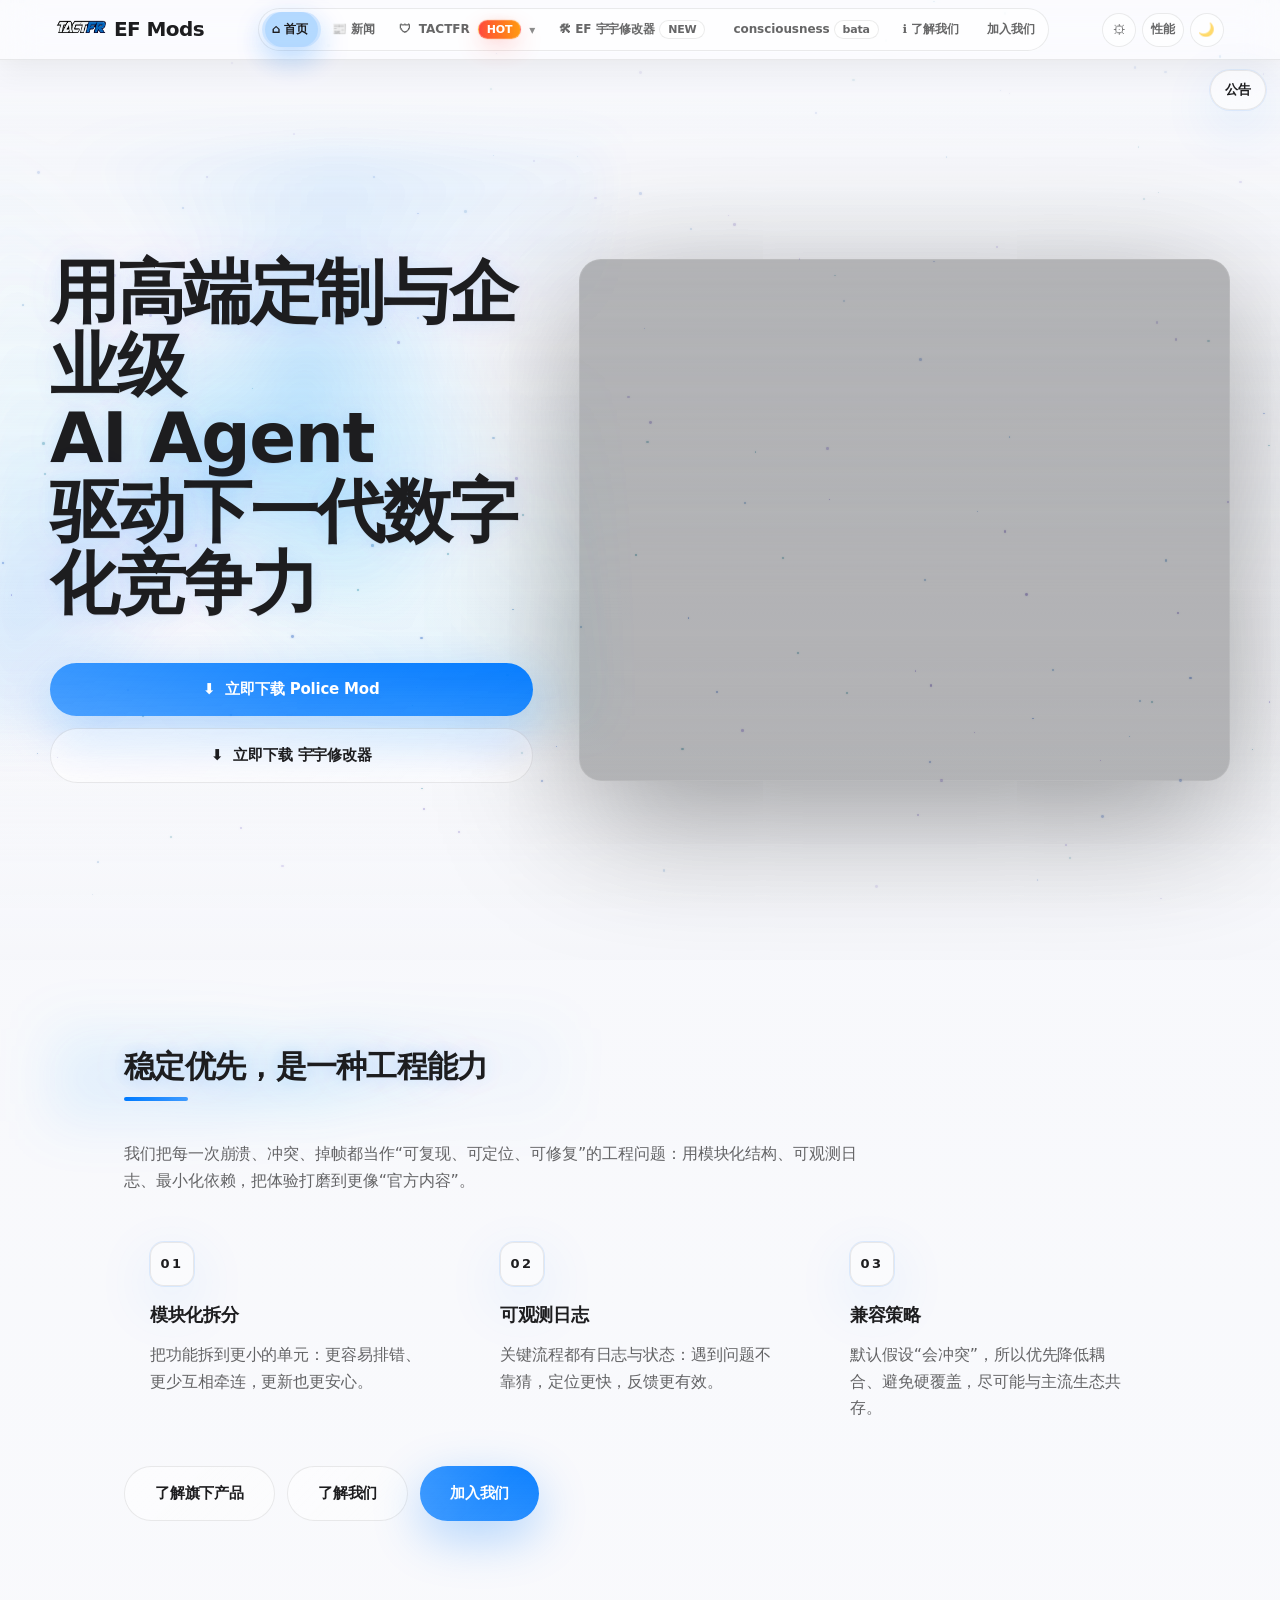
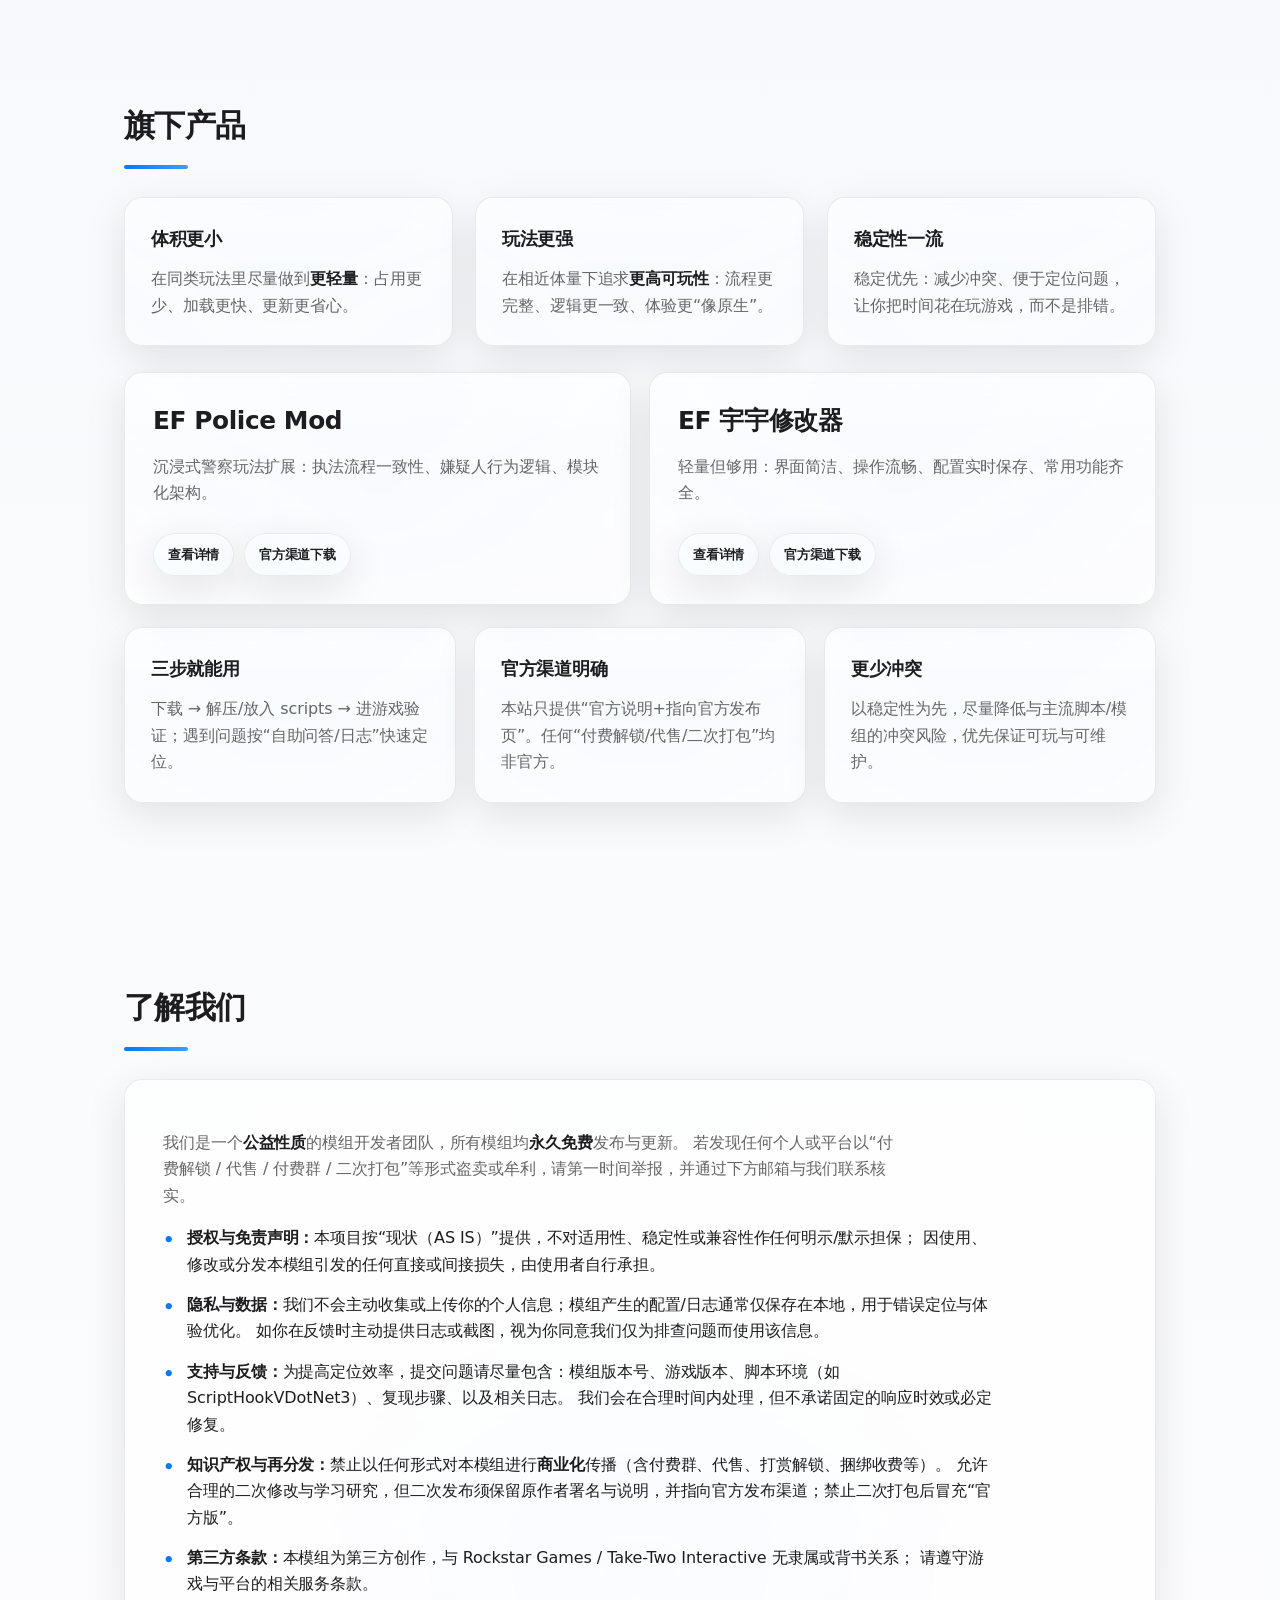
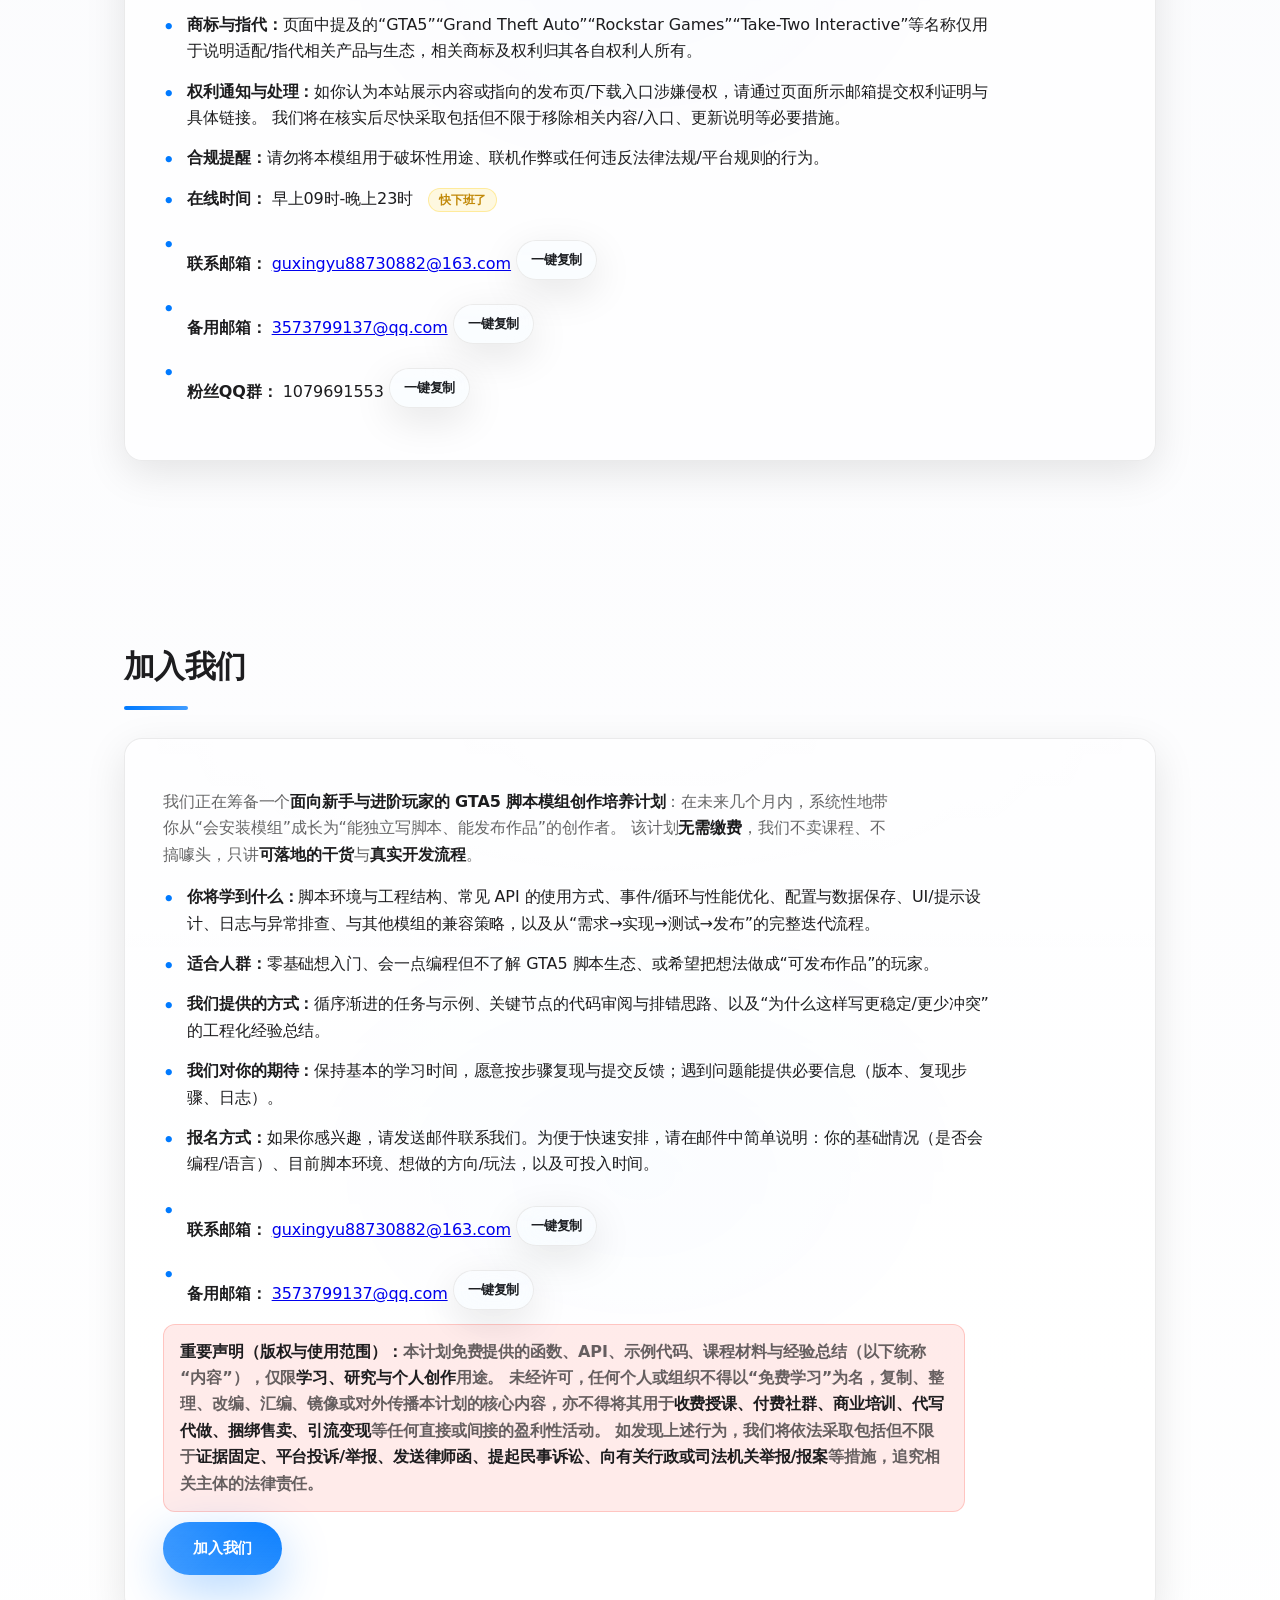
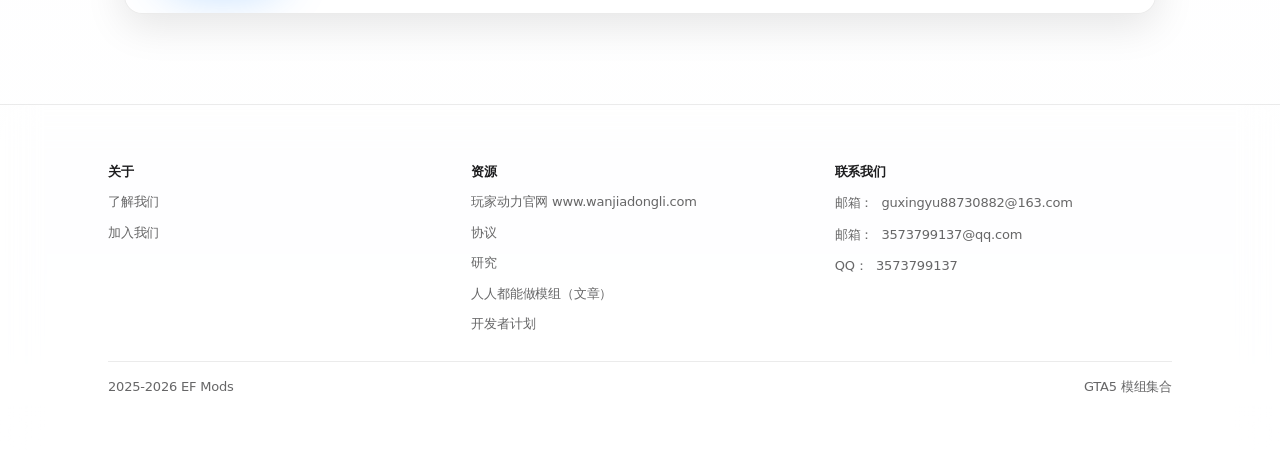
==== commit 19c98ab2: "Add files via upload" ====
--- a/index.html
+++ b/index.html
@@ -11,11 +11,16 @@
   <meta property="og:type" content="website" />
   <meta property="og:locale" content="zh_CN" />
   <link rel="stylesheet" href="styles.css?v=20260206" />
+  <link rel="stylesheet" href="starfield.css?v=20260206" />
+  <link rel="stylesheet" href="card-tilt.css?v=20260206" />
   
   <!-- 主题与基础样式 -->
 </head>
 
 <body>
+  <!-- 星空背景 -->
+  <div class="starfield" id="starfield" aria-hidden="true"></div>
+
   <!-- 阅读进度（顶部细条） -->
   <div class="reading-progress" aria-hidden="true">
     <div class="reading-progress-bar" id="reading-progress-bar"></div>
@@ -473,6 +478,50 @@
 
       <section class="section" id="news-feed" aria-label="EF Mods 新闻列表">
         <div class="news-list">
+          <article class="news-card" aria-label="迟到的TACTFR 5.3.99/5.3.100">
+            <div class="news-card-head">
+              <h2 class="news-title">迟到的TACTFR 5.3.99/5.3.100</h2>
+              <div class="news-meta" aria-label="发布时间">
+                <time class="news-time" datetime="2026-02-25T23:00:00" data-news-published="2026-02-25T23:00:00">2026-02-25 23:00</time>
+                <span class="news-badge" aria-label="重要更新">UPDATE</span>
+              </div>
+            </div>
+
+            <div class="news-content">
+              <blockquote class="news-quote" style="border-left: 4px solid var(--accent); padding-left: 16px; margin: 16px 0; font-style: italic; color: var(--text-secondary);">
+                "我们离超级智能只有一步之遥。" —— Sam Altman, OpenAI 创始人
+              </blockquote>
+
+              <h3 class="news-h3">我们没有放弃</h3>
+              <p>
+                各位玩家，首先我们想诚恳地说一声：<strong>对不起</strong>。
+              </p>
+              <p>
+                这几周的版本迭代速度确实太慢了。我们知道大家在等待新功能、等待修复、等待更好的体验，但我们没有按时交付。这不是我们想要的，也不是你们应得的。
+              </p>
+
+              <h3 class="news-h3">关于延迟的说明</h3>
+              <p>
+                5.3.99 和 5.3.100 的发布比预期晚了太多。我们在开发过程中遇到了一些技术难题，也低估了某些功能的复杂度。但这不是借口——我们应该更早沟通、更频繁更新。
+              </p>
+              <p>
+                从现在开始，我们会努力保持更稳定的更新节奏，即使只是小改进，也会及时推送给你们。
+              </p>
+
+              <h3 class="news-h3">已发布的更新</h3>
+              <p>
+                <strong>v5.3.100</strong>（2026-02-24）是一个热补丁版本，主要修复了一些紧急问题。
+              </p>
+              <p>
+                <strong>v5.3.99</strong>（2026-02-23）带来了多项新功能：巡逻案件、T车载终端、num9刷新终端案件、特警服、雪糕筒等。
+              </p>
+
+              <p class="warning" style="margin-top: 14px;">
+                感谢每一位还在等待和支持我们的玩家。你们的耐心是我们继续前行的动力。
+              </p>
+            </div>
+          </article>
+
           <article class="news-card" aria-label="重磅｜Consciousness：AI 驱动的次世代 NPC 模组">
             <div class="news-card-head">
               <h2 class="news-title">重磅｜Consciousness：AI 驱动的次世代 NPC 模组</h2>
@@ -931,7 +980,7 @@
           <div class="hero-main">
             <h1>TACTFR</h1>
             <p class="subtitle">高拟真 · 高自由度 · GTA5 警察玩法模组</p>
-            <p class="version">当前版本：<strong>v5.3.0</strong> ｜ 更新日期：2026/02/08</p>
+            <p class="version">当前版本：<strong>v5.3.100</strong> ｜ 更新日期：2026/02/24</p>
             <div class="hero-buttons">
               <a class="btn primary btn-liquid" href="https://www.wanjiadongli.com/mods/292895" target="_blank" rel="noopener noreferrer">
                 <span class="liquid-refraction"></span>
@@ -1152,8 +1201,41 @@
           <!-- 5.x 系列 -->
           <div class="log-group" data-version="5">
             <h3 class="log-title">5.x 系列（当前维护）</h3>
+
+            <details class="log-block" id="log-5.3.100" open>
+              <summary class="log-header">
+                <span class="log-version">v5.3.100</span>
+                <span class="log-date">2026-02-24</span>
+                <i class="fas fa-chevron-down log-icon"></i>
+              </summary>
+              <div class="log-content">
+                <ul>
+                  <li>热补丁</li>
+                </ul>
+              </div>
+            </details>
+
+            <details class="log-block" id="log-5.3.99">
+              <summary class="log-header">
+                <span class="log-version">v5.3.99</span>
+                <span class="log-date">2026-02-23</span>
+                <i class="fas fa-chevron-down log-icon"></i>
+              </summary>
+              <div class="log-content">
+                <ul>
+                  <li>新增巡逻案件，玩家可以自行执法，搜查路人等</li>
+                  <li>新增T车载终端（车内摁T打开）</li>
+                  <li>新增num9刷新(终端案件）</li>
+                  <li>优化若干UI表现</li>
+                  <li>修复了警服死亡后重生失败问题</li>
+                  <li>新增特警服（换装点更换）</li>
+                  <li>新增雪糕筒（F7菜单内刷出）</li>
+                  <li>暂时移除车队功能</li>
+                </ul>
+              </div>
+            </details>
             
-            <details class="log-block" id="log-5.3.0" open>
+            <details class="log-block" id="log-5.3.0">
               <summary class="log-header">
                 <span class="log-version">v5.3.0</span>
                 <span class="log-date">2026-02-08</span>
@@ -1377,7 +1459,7 @@
           <div class="hero-main">
             <h1>EF 宇宇修改器</h1>
             <p class="subtitle">重新定义游戏的修改器，麻雀虽小，五脏俱全</p>
-            <p class="version">当前版本：<strong>v4.4.0</strong> ｜ 更新日期：2026/02/17</p>
+            <p class="version">当前版本：<strong>v4.4.1</strong> ｜ 更新日期：2026/02/24</p>
             <div class="hero-buttons">
               <a class="btn primary btn-liquid" href="https://www.wanjiadongli.com/mods/292897" target="_blank" rel="noopener">
                 <span class="liquid-refraction"></span>
@@ -1627,7 +1709,23 @@
           <div class="log-group" data-version="4">
             <h3 class="log-title">4.x 系列</h3>
 
-            <details class="log-block" id="log-4.4.0" open>
+            <details class="log-block" id="log-4.4.1" open>
+              <summary class="log-header">
+                <span class="log-version">v4.4.1</span>
+                <span class="log-date">2026-02-24</span>
+                <i class="fas fa-chevron-down log-icon"></i>
+              </summary>
+              <div class="log-content">
+                <ul>
+                  <li>慢动作 玩家 → 慢动作</li>
+                  <li>自由相机 玩家 → 自由相机</li>
+                  <li>玩家语音 玩家 → 玩家语音</li>
+                  <li>火焰子弹 武器 → 火焰子弹</li>
+                </ul>
+              </div>
+            </details>
+
+            <details class="log-block" id="log-4.4.0">
               <summary class="log-header">
                 <span class="log-version">v4.4.0</span>
                 <span class="log-date">2026-02-17</span>
@@ -1950,5 +2048,89 @@
   <script src="main.js?v=20260206" defer></script>
   <script src="liquid-button.js?v=20260206" defer></script>
   <script src="log-animations.js?v=20260206" defer></script>
+  <script>
+    // 星空背景效果
+    (function() {
+      const starfield = document.getElementById('starfield');
+      if (!starfield) return;
+
+      const starCount = 150; // 星星数量
+      
+      // 浅色主题下的星星颜色（深蓝、紫色、青色等）
+      const lightThemeColors = [
+        { color: 'rgba(80, 120, 200, 0.7)', glow: 'rgba(80, 120, 200, 0.4)' },
+        { color: 'rgba(100, 80, 180, 0.6)', glow: 'rgba(100, 80, 180, 0.3)' },
+        { color: 'rgba(60, 140, 160, 0.65)', glow: 'rgba(60, 140, 160, 0.35)' },
+        { color: 'rgba(120, 100, 200, 0.55)', glow: 'rgba(120, 100, 200, 0.25)' },
+        { color: 'rgba(70, 130, 190, 0.6)', glow: 'rgba(70, 130, 190, 0.3)' }
+      ];
+
+      const isDarkTheme = document.documentElement.getAttribute('data-theme') === 'dark';
+
+      for (let i = 0; i < starCount; i++) {
+        const star = document.createElement('div');
+        star.className = 'star';
+        
+        // 随机位置
+        star.style.left = Math.random() * 100 + '%';
+        star.style.top = Math.random() * 100 + '%';
+        
+        // 随机大小 (1px - 3px)
+        const size = Math.random() * 2 + 1;
+        star.style.width = size + 'px';
+        star.style.height = size + 'px';
+        
+        // 随机动画时长 (2s - 5s)
+        star.style.setProperty('--duration', (Math.random() * 3 + 2) + 's');
+        
+        // 随机透明度
+        star.style.setProperty('--opacity', Math.random() * 0.4 + 0.3);
+        
+        // 随机动画延迟
+        star.style.animationDelay = Math.random() * 5 + 's';
+        
+        // 根据主题设置颜色
+        if (!isDarkTheme) {
+          const colorSet = lightThemeColors[Math.floor(Math.random() * lightThemeColors.length)];
+          star.style.setProperty('--star-color', colorSet.color);
+          star.style.setProperty('--star-glow', colorSet.glow);
+        }
+        
+        starfield.appendChild(star);
+      }
+    })();
+
+    // 3D 卡片倾斜效果
+    (function() {
+      const cards = document.querySelectorAll('.quickstart-card, .news-card, .download-card, .hero-aside');
+      
+      cards.forEach(card => {
+        card.classList.add('tilt-card');
+        
+        card.addEventListener('mousemove', (e) => {
+          const rect = card.getBoundingClientRect();
+          const x = e.clientX - rect.left;
+          const y = e.clientY - rect.top;
+          
+          const centerX = rect.width / 2;
+          const centerY = rect.height / 2;
+          
+          // 计算倾斜角度（最大 10 度）
+          const rotateX = ((y - centerY) / centerY) * -10;
+          const rotateY = ((x - centerX) / centerX) * 10;
+          
+          card.style.transform = `perspective(1000px) rotateX(${rotateX}deg) rotateY(${rotateY}deg) scale3d(1.02, 1.02, 1.02)`;
+        });
+        
+        card.addEventListener('mouseleave', () => {
+          card.style.transform = 'perspective(1000px) rotateX(0) rotateY(0) scale3d(1, 1, 1)';
+        });
+        
+        card.addEventListener('mouseenter', () => {
+          card.style.transition = 'transform 0.1s ease-out';
+        });
+      });
+    })();
+  </script>
 </body>
 </html>
--- a/starfield.css
+++ b/starfield.css
@@ -0,0 +1,42 @@
+/* ==========================
+   星空背景
+   ========================== */
+.starfield {
+  position: fixed;
+  top: 0;
+  left: 0;
+  width: 100%;
+  height: 100%;
+  pointer-events: none;
+  z-index: 0;
+  overflow: hidden;
+}
+
+.star {
+  position: absolute;
+  border-radius: 50%;
+  animation: twinkle var(--duration, 3s) ease-in-out infinite;
+}
+
+/* 浅色主题下的星星 - 使用深色/蓝色调 */
+.star {
+  background: var(--star-color, rgba(100, 150, 255, 0.6));
+  box-shadow: 0 0 2px var(--star-glow, rgba(100, 150, 255, 0.3));
+}
+
+@keyframes twinkle {
+  0%, 100% {
+    opacity: var(--opacity, 0.4);
+    transform: scale(1);
+  }
+  50% {
+    opacity: 1;
+    transform: scale(1.3);
+  }
+}
+
+/* 暗色主题下的星星更亮 */
+[data-theme="dark"] .star {
+  background: rgba(255, 255, 255, 0.95);
+  box-shadow: 0 0 6px rgba(255, 255, 255, 0.6), 0 0 12px rgba(255, 255, 255, 0.3);
+}
--- a/card-tilt.css
+++ b/card-tilt.css
@@ -0,0 +1,63 @@
+/* ==========================
+   3D 卡片倾斜效果 (Tilt Effect)
+   ========================== */
+
+/* 给卡片添加 3D 透视容器 */
+.tilt-card {
+  transform-style: preserve-3d;
+  transition: transform 0.15s ease-out;
+  will-change: transform;
+}
+
+/* 卡片悬停时的光泽效果 */
+.tilt-card::before {
+  content: '';
+  position: absolute;
+  top: 0;
+  left: 0;
+  right: 0;
+  bottom: 0;
+  background: linear-gradient(
+    135deg,
+    rgba(255, 255, 255, 0.25) 0%,
+    rgba(255, 255, 255, 0.05) 50%,
+    transparent 100%
+  );
+  opacity: 0;
+  transition: opacity 0.3s ease;
+  pointer-events: none;
+  border-radius: inherit;
+  z-index: 1;
+}
+
+.tilt-card:hover::before {
+  opacity: 1;
+}
+
+/* 暗色主题下的光泽调整 */
+[data-theme="dark"] .tilt-card::before {
+  background: linear-gradient(
+    135deg,
+    rgba(255, 255, 255, 0.15) 0%,
+    rgba(255, 255, 255, 0.02) 50%,
+    transparent 100%
+  );
+}
+
+/* 卡片内容在 3D 空间中略微上浮 */
+.tilt-card .card-content {
+  transform: translateZ(20px);
+}
+
+/* 卡片上的图片在 3D 空间中更上浮 */
+.tilt-card img,
+.tilt-card .hero-cover {
+  transform: translateZ(30px);
+  transition: transform 0.3s ease;
+}
+
+/* 按钮在 3D 空间中最上浮 */
+.tilt-card .btn,
+.tilt-card button {
+  transform: translateZ(40px);
+}
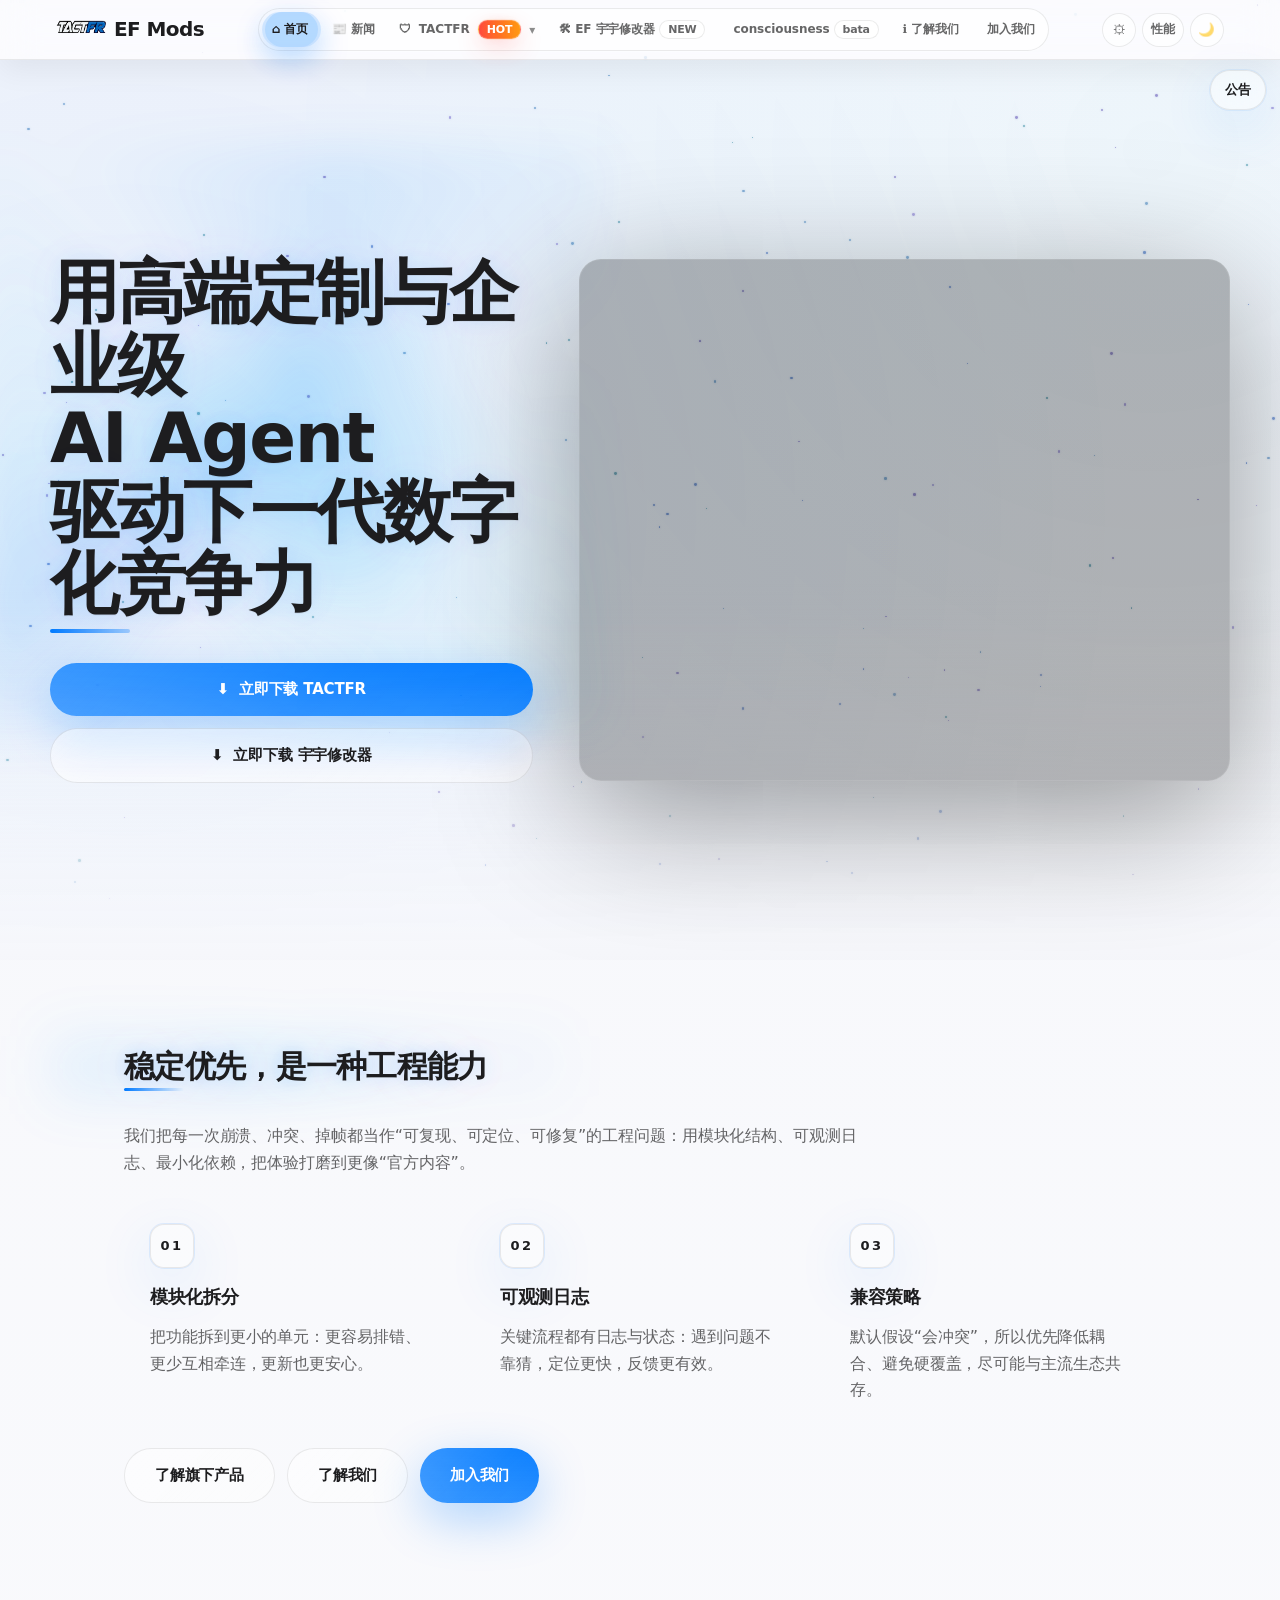
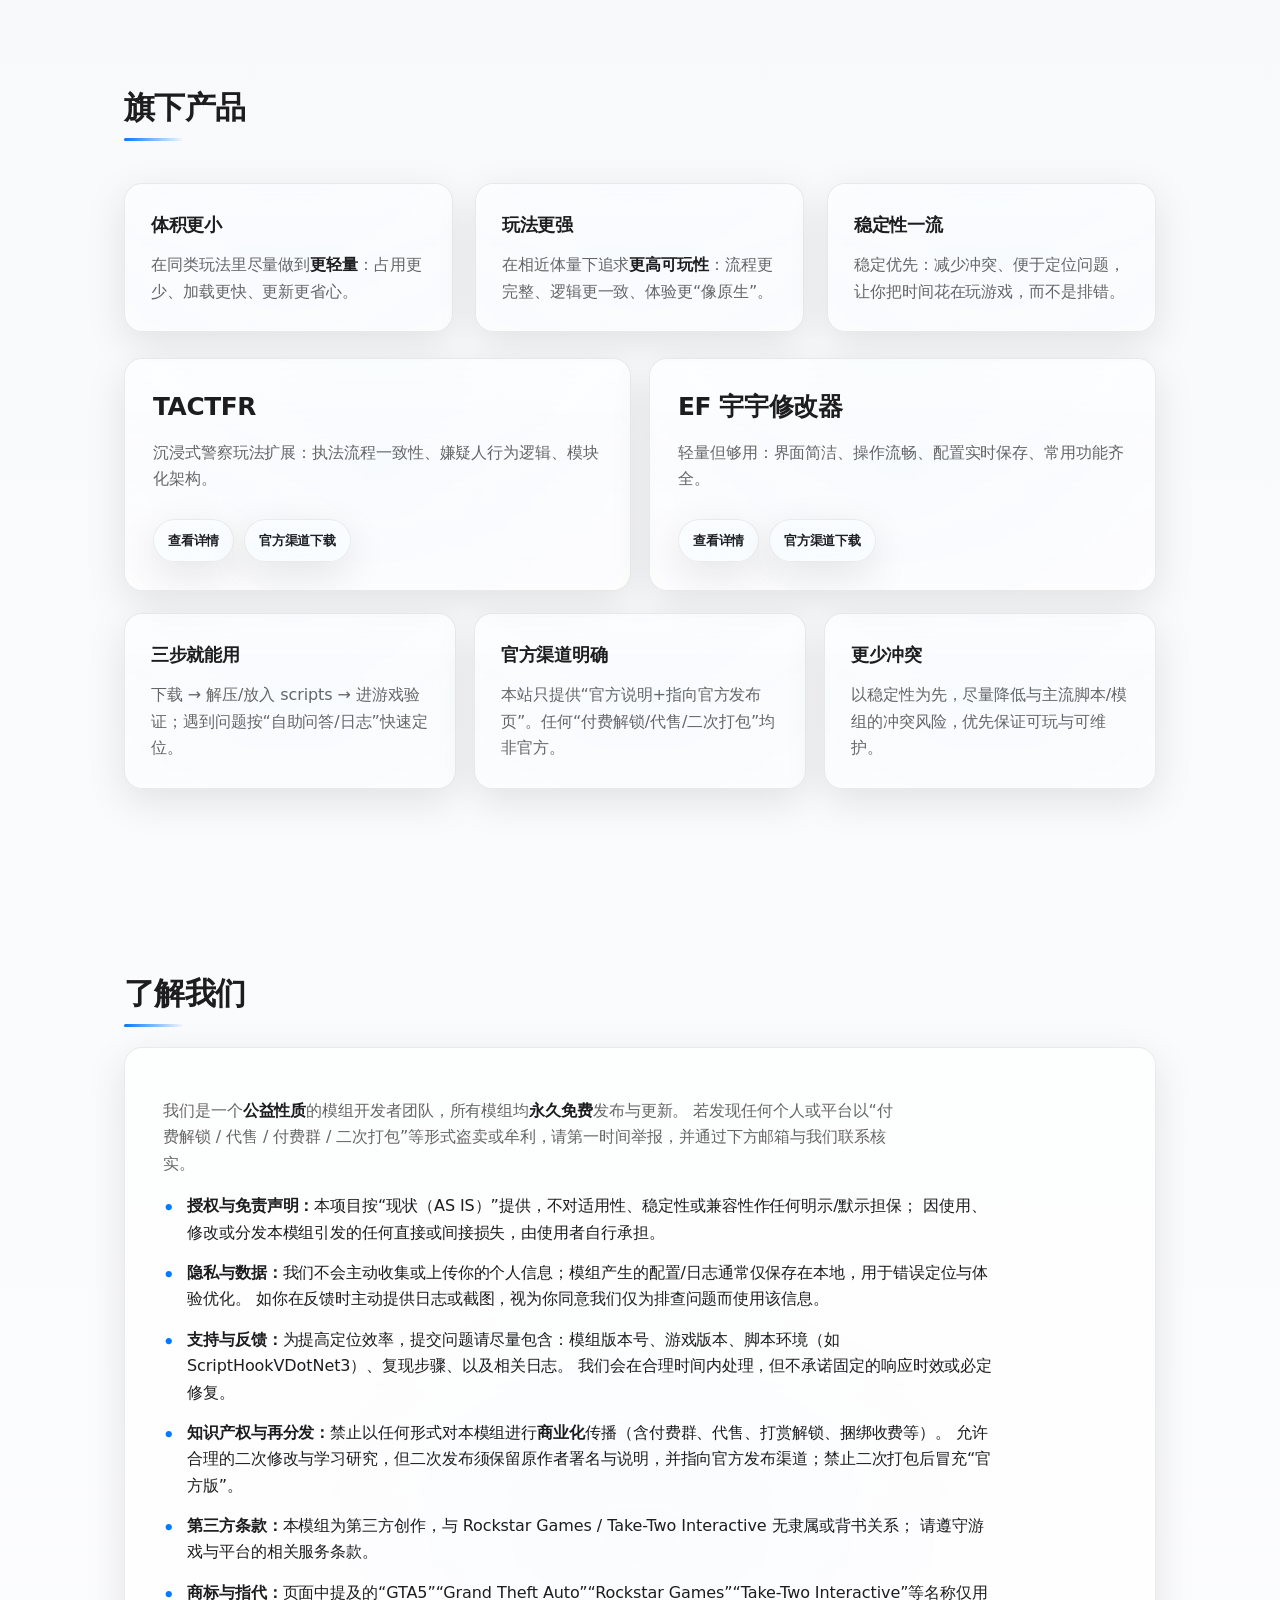
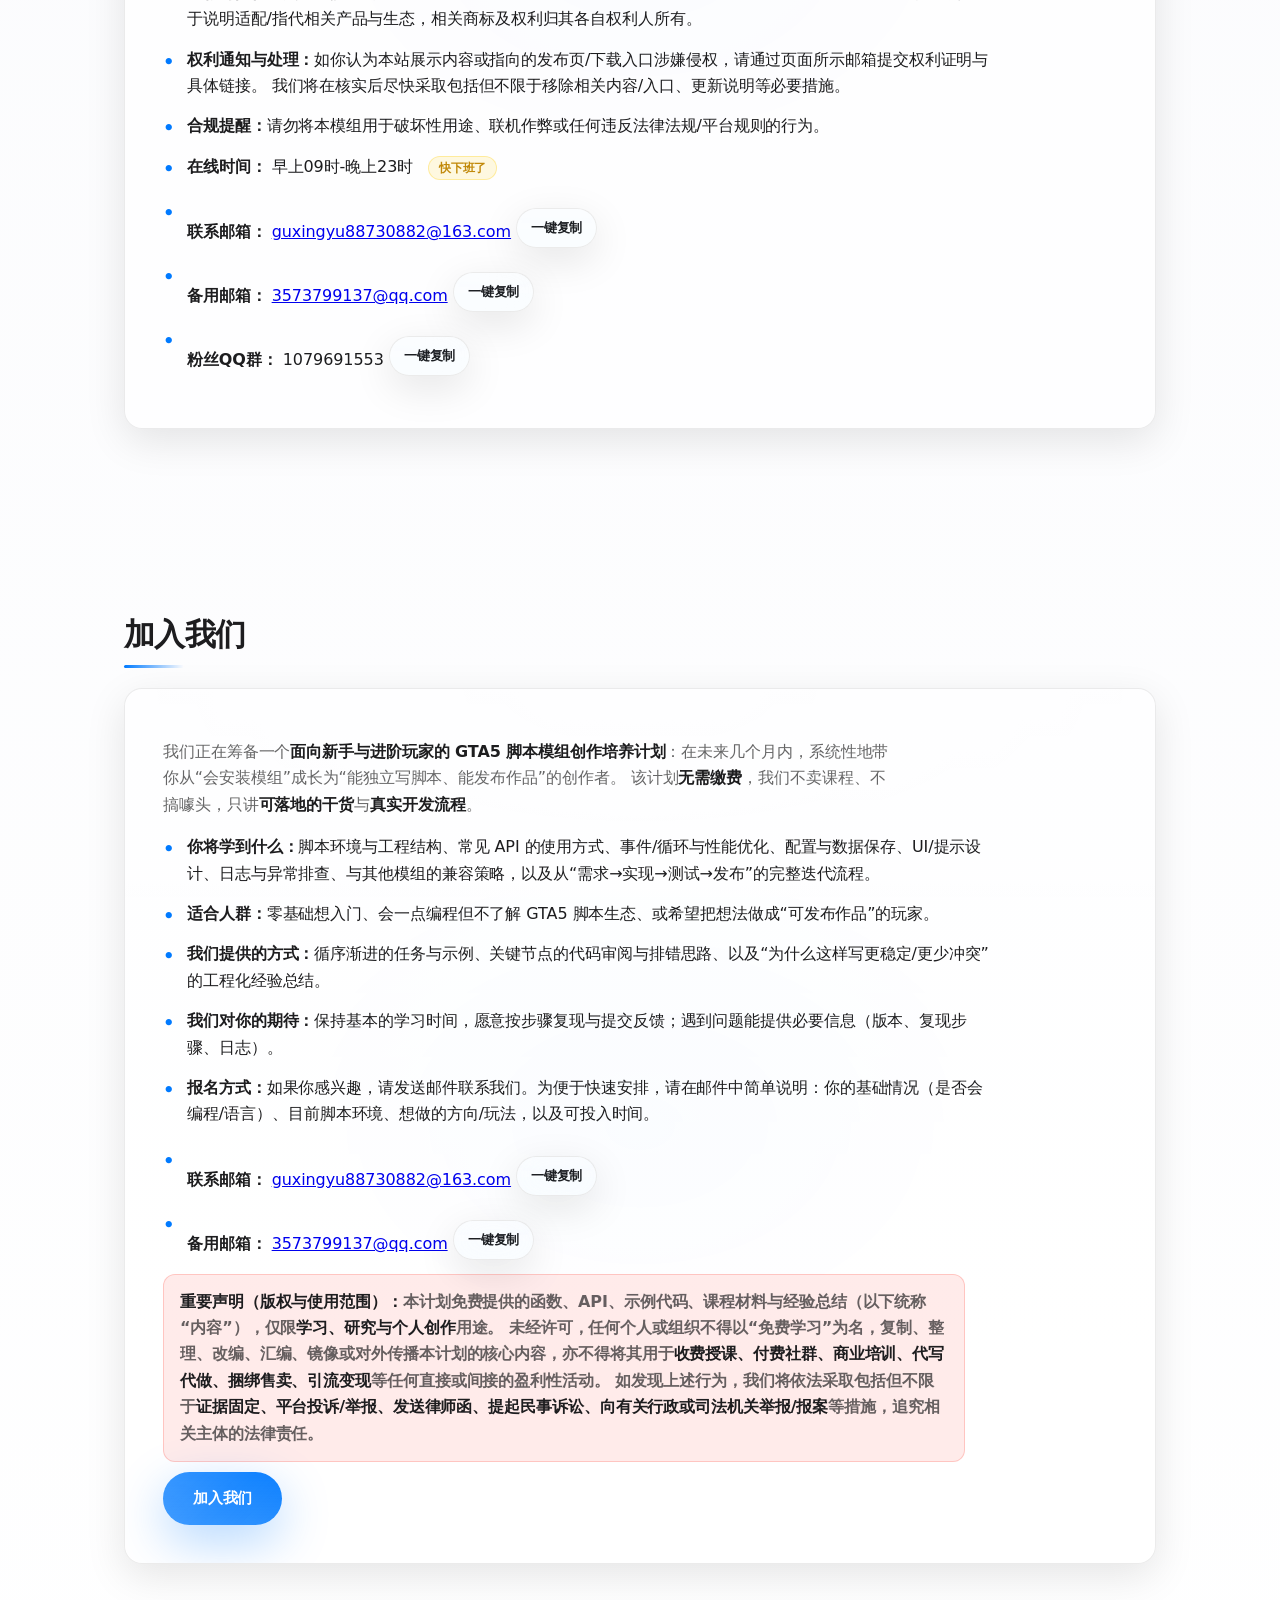
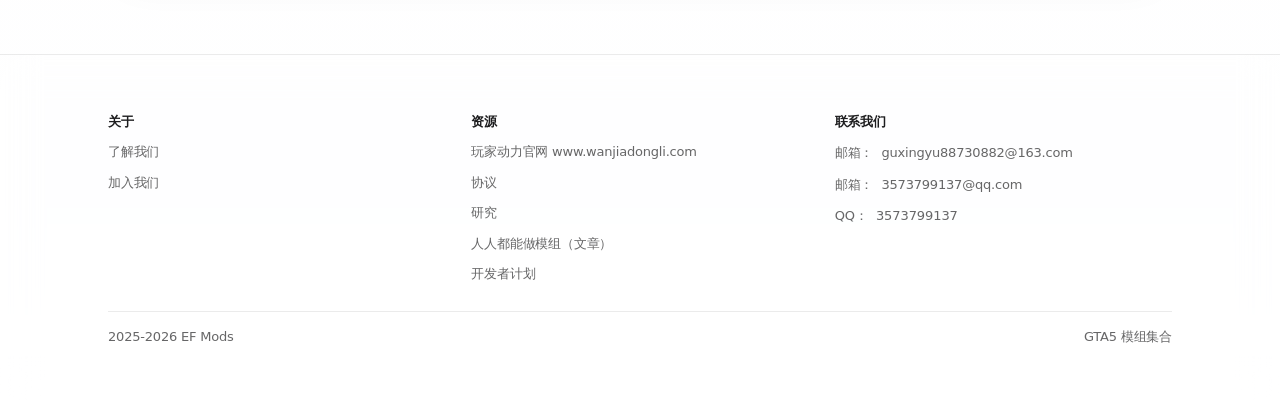
==== commit 89dde76e: "Add files via upload" ====
--- a/index.html
+++ b/index.html
@@ -5,7 +5,7 @@
   <meta name="viewport" content="width=device-width, initial-scale=1.0" />
   <meta name="theme-color" content="#0a84ff" />
   <title>EF Mods | GTA5 模组</title>
-  <meta name="description" content="EF Mods 模组官方站：EF Police Mod、EF 宇宇修改器等，提供稳定优先的模块化玩法扩展、下载指引与说明。" />
+  <meta name="description" content="EF Mods 模组官方站：TACTFR、EF 宇宇修改器等，提供稳定优先的模块化玩法扩展、下载指引与说明。" />
   <meta property="og:title" content="EF Mods | GTA5 模组" />
   <meta property="og:description" content="EF Mods 模组官方站：稳定优先、模块化架构，提供下载指引、更新日志与使用说明。" />
   <meta property="og:type" content="website" />
@@ -13,6 +13,10 @@
   <link rel="stylesheet" href="styles.css?v=20260206" />
   <link rel="stylesheet" href="starfield.css?v=20260206" />
   <link rel="stylesheet" href="card-tilt.css?v=20260206" />
+  <link rel="stylesheet" href="styles_patch.css?v=20260206" />
+  <link rel="stylesheet" href="scroll-animations.css?v=20260206" />
+  <link rel="stylesheet" href="button-enhancements.css?v=20260206" />
+  <link rel="stylesheet" href="hero-enhancements.css?v=20260206" />
   
   <!-- 主题与基础样式 -->
 </head>
@@ -25,6 +29,11 @@
   <div class="reading-progress" aria-hidden="true">
     <div class="reading-progress-bar" id="reading-progress-bar"></div>
   </div>
+
+  <!-- 返回顶部按钮 -->
+  <button class="back-to-top" id="back-to-top" aria-label="返回顶部">
+    <span>↑</span>
+  </button>
 
   <!-- 固定导航栏 -->
   <nav class="navbar">
@@ -203,7 +212,7 @@
               <a class="btn primary btn-liquid" href="#police-mod">
                 <span class="liquid-refraction"></span>
                 <i class="fas fa-download"></i>
-                立即下载 Police Mod
+                立即下载 TACTFR
               </a>
               <a class="btn ghost btn-liquid" href="#yuyu-tool">
                 <span class="liquid-refraction"></span>
@@ -223,7 +232,7 @@
                   <div style="margin-top:12px;display:flex;gap:10px;justify-content:center;flex-wrap:wrap;">
                     <a class="btn ghost small btn-liquid" href="#police-mod">
                       <span class="liquid-refraction"></span>
-                      查看 Police Mod
+                      查看 TACTFR
                     </a>
                     <a class="btn ghost small btn-liquid" href="#news">
                       <span class="liquid-refraction"></span>
@@ -301,7 +310,7 @@
         <div class="product-grid">
           <div class="product-card">
             <div class="product-header">
-              <h3>EF Police Mod</h3>
+              <h3>TACTFR</h3>
               <p class="product-desc">沉浸式警察玩法扩展：执法流程一致性、嫌疑人行为逻辑、模块化架构。</p>
             </div>
             <div class="product-actions">
@@ -478,6 +487,48 @@
 
       <section class="section" id="news-feed" aria-label="EF Mods 新闻列表">
         <div class="news-list">
+          <article class="news-card" aria-label="我们完成了Consciousness的V3.0开发">
+            <div class="news-card-head">
+              <h2 class="news-title">我们完成了Consciousness的V3.0开发</h2>
+              <div class="news-meta" aria-label="发布时间">
+                <time class="news-time" datetime="2026-02-26T23:00:00" data-news-published="2026-02-26T23:00:00">2026-02-26 23:00</time>
+                <span class="news-badge" aria-label="重磅发布">HOT</span>
+              </div>
+            </div>
+
+            <div class="news-content">
+              <blockquote class="news-quote" style="border-left: 4px solid var(--accent); padding-left: 16px; margin: 16px 0; font-style: italic; color: var(--text-secondary);">
+                "我们离超级智能只有一步之遥。" —— Sam Altman, OpenAI 创始人
+              </blockquote>
+
+              <h3 class="news-h3">各位开发者/玩家大家好</h3>
+              <p>
+                我们在今天完成了 <strong>Consciousness V3.0</strong> 的开发！
+              </p>
+              <p>
+                这个模组会让游戏<strong>真正地生活起来</strong>。NPC 不再是机械地重复台词，而是拥有自己的记忆、性格和情感。
+              </p>
+              <p>
+                我们相信，未来的游戏世界应该是活的——每一个角色都有自己的故事，每一次互动都会产生真实的影响。
+              </p>
+              <p>
+                <strong>我们距离超级智能只有一步之遥。</strong>
+              </p>
+
+              <h3 class="news-h3">视频展示</h3>
+              <div class="video-wrapper" style="margin: 20px 0;">
+                <iframe src="https://player.bilibili.com/player.html?isOutside=true&bvid=BV1hbArzxEc7&p=1&high_quality=1&autoplay=0" scrolling="no" border="0" frameborder="no" framespacing="0" allowfullscreen="true" style="width: 100%; max-width: 800px; height: 450px; border-radius: 12px;"></iframe>
+              </div>
+
+              <div class="download-actions" style="margin-top: 24px;">
+                <a class="btn primary btn-liquid" href="https://guixngyu88730882.github.io/consciousness/" target="_blank" rel="noopener noreferrer">
+                  <span class="liquid-refraction"></span>
+                  了解更多
+                </a>
+              </div>
+            </div>
+          </article>
+
           <article class="news-card" aria-label="迟到的TACTFR 5.3.99/5.3.100">
             <div class="news-card-head">
               <h2 class="news-title">迟到的TACTFR 5.3.99/5.3.100</h2>
@@ -728,13 +779,13 @@
               </ul>
 
               <p>
-                这次更新开发周期<strong>尤其长</strong>，主要原因是 Police Mod 的关键工作把时间“吃”得很厉害：底层链路、交互与稳定性都需要反复回归验证，
+                这次更新开发周期<strong>尤其长</strong>，主要原因是 TACTFR 的关键工作把时间“吃”得很厉害：底层链路、交互与稳定性都需要反复回归验证，
                 我们宁愿慢一点，也不希望用“堆功能换热度”的方式牺牲整体质量。
               </p>
 
-              <h3 class="news-h3">关于 Police Mod：v5.3.99 近期进展</h3>
-              <p>
-                另外也提前预告：<strong>Police Mod v5.3.99</strong> 的主要更新内容，我们会在<strong>这几天内</strong>发布公告与说明（以最终测试为准）。
+              <h3 class="news-h3">关于 TACTFR：v5.3.99 近期进展</h3>
+              <p>
+                另外也提前预告：<strong>TACTFR v5.3.99</strong> 的主要更新内容，我们会在<strong>这几天内</strong>发布公告与说明（以最终测试为准）。
                 该版本会围绕“流程一致性、指令链路、现场反馈”继续补强，并会同步给出更清晰的更新要点与已知问题列表。
               </p>
 
@@ -797,7 +848,7 @@
 
             <div class="news-content">
               <p>
-                <strong>TACTFR v5.3.0</strong> 现已正式发布。
+                <strong>TACTFR v5.3.100</strong> 现已正式发布。
                 这一次，我们把“可玩性”与“可控性”放在同等优先级：功能更强，但依旧坚持稳定优先、流程一致、反馈明确。
               </p>
 
@@ -815,7 +866,7 @@
               </ul>
 
               <p>
-                版本详情与下载入口已同步更新至 <a href="#police-mod">EF Police Mod</a> 页面；如遇问题反馈，请附上版本号、复现步骤与相关日志。
+                版本详情与下载入口已同步更新至 <a href="#police-mod">TACTFR</a> 页面；如遇问题反馈，请附上版本号、复现步骤与相关日志。
               </p>
             </div>
           </article>
@@ -919,7 +970,7 @@
               </ul>
 
               <p>
-                在过去数日的开发周期中，团队并行推进多项任务：一方面持续优化 Police Mod 的核心机制，另一方面集中资源完成本次修改器的迭代升级。鉴于修改器在架构层面的相对简洁性，团队优先完成了本版本的开发与测试工作。
+                在过去数日的开发周期中，团队并行推进多项任务：一方面持续优化 TACTFR 的核心机制，另一方面集中资源完成本次修改器的迭代升级。鉴于修改器在架构层面的相对简洁性，团队优先完成了本版本的开发与测试工作。
               </p>
 
               <p>
@@ -972,7 +1023,7 @@
       </section>
     </section>
     
-    <!-- EF Police Mod 页面 -->
+    <!-- TACTFR 页面 -->
     <section id="police-mod" class="page">
       <!-- Hero / 顶部展示 -->
       <header class="hero">
@@ -996,7 +1047,7 @@
           </div>
 
           <aside class="hero-aside" aria-label="产品要点">
-            <div class="hero-cover hero-cover--police" aria-label="EF Police Mod 封面图"></div>
+            <div class="hero-cover hero-cover--police" aria-label="TACTFR 封面图"></div>
             <div class="hero-aside-title">一眼看懂</div>
             <div class="hero-chips" aria-label="核心卖点">
               <span class="chip">稳定优先</span>
@@ -1073,7 +1124,7 @@
       <section class="section" id="police-modules">
         <h2>玩法模块一览</h2>
 
-        <div class="quickstart-grid" aria-label="EF Police Mod 核心玩法模块">
+        <div class="quickstart-grid" aria-label="TACTFR 核心玩法模块">
           <div class="quickstart-card">
             <h3>警用终端</h3>
             <p>接警 / 任务选择 / 状态反馈集中管理，让流程更“像系统”。</p>
@@ -1111,7 +1162,7 @@
           </div>
           <div class="usp-card">
             <h3>建议排错方式</h3>
-            <p>先单独启用 Police Mod 验证正常，再逐个加入其它脚本，最快定位问题源。</p>
+            <p>先单独启用 TACTFR 验证正常，再逐个加入其它脚本，最快定位问题源。</p>
           </div>
         </div>
 
@@ -1131,7 +1182,7 @@
   <div class="video-embed-wrapper">
     <div class="video-embed-glass">
       <iframe 
-        src="https://player.bilibili.com/player.html?bvid=BV1UkccziEqd&page=1&high_quality=1&danmaku=0" 
+        src="https://player.bilibili.com/player.html?bvid=BV1UkccziEqd&page=1&high_quality=1&danmaku=0&autoplay=0" 
         scrolling="no" 
         border="0" 
         frameborder="no" 
@@ -1152,7 +1203,7 @@
           <li>推荐使用最新版本，直接覆盖安装</li>
           <li>将 <strong>DLL 文件</strong> 放入 <code>/scripts</code> 文件夹（若没有请新建）</li>
           <li>官网地址：<a href="https://www.wanjiadongli.com" target="_blank">https://www.wanjiadongli.com</a></li>
-          <li>模组下载地址：<a href="https://www.wanjiadongli.com/mods/292895" target="_blank">玩家动力 - EF Police Mod</a></li>
+          <li>模组下载地址：<a href="https://www.wanjiadongli.com/mods/292895" target="_blank">玩家动力 - TACTFR</a></li>
         </ul>
         <p class="warning">⚠ 本模组仅在 <strong>玩家动力网</strong> 发布原创版本，其余来源均为假冒。</p>
       </section>
@@ -1238,7 +1289,7 @@
             <details class="log-block" id="log-5.3.0">
               <summary class="log-header">
                 <span class="log-version">v5.3.0</span>
-                <span class="log-date">2026-02-08</span>
+                <span class="log-date">2026-02-08（旧版）</span>
                 <i class="fas fa-chevron-down log-icon"></i>
               </summary>
               <div class="log-content">
@@ -1412,7 +1463,7 @@
       <section class="section" id="download">
         <h2>下载</h2>
         <div class="download-card">
-          <h3>EF Police Mod v5.3.0</h3>
+          <h3>TACTFR v5.3.100</h3>
           <div class="download-buttons">
             <a class="btn primary btn-liquid" href="https://www.wanjiadongli.com/mods/292895" target="_blank" rel="noopener noreferrer">
               <span class="liquid-refraction"></span>
@@ -1615,7 +1666,7 @@
   <div class="video-embed-wrapper">
     <div class="video-embed-glass">
       <iframe 
-        src="https://player.bilibili.com/player.html?bvid=BV1dTFjzQEtQ&page=1&high_quality=1&danmaku=0" 
+        src="https://player.bilibili.com/player.html?bvid=BV1dTFjzQEtQ&page=1&high_quality=1&danmaku=0&autoplay=0" 
         scrolling="no" 
         border="0" 
         frameborder="no" 
@@ -2049,14 +2100,15 @@
   <script src="liquid-button.js?v=20260206" defer></script>
   <script src="log-animations.js?v=20260206" defer></script>
   <script>
-    // 星空背景效果
+    // 星空背景效果（带视差滚动 + 流星）
     (function() {
       const starfield = document.getElementById('starfield');
       if (!starfield) return;
 
-      const starCount = 150; // 星星数量
+      const starCount = 150;
+      const stars = [];
       
-      // 浅色主题下的星星颜色（深蓝、紫色、青色等）
+      // 浅色主题下的星星颜色
       const lightThemeColors = [
         { color: 'rgba(80, 120, 200, 0.7)', glow: 'rgba(80, 120, 200, 0.4)' },
         { color: 'rgba(100, 80, 180, 0.6)', glow: 'rgba(100, 80, 180, 0.3)' },
@@ -2072,21 +2124,22 @@
         star.className = 'star';
         
         // 随机位置
-        star.style.left = Math.random() * 100 + '%';
-        star.style.top = Math.random() * 100 + '%';
-        
-        // 随机大小 (1px - 3px)
+        const left = Math.random() * 100;
+        const top = Math.random() * 100;
+        star.style.left = left + '%';
+        star.style.top = top + '%';
+        
+        // 随机大小
         const size = Math.random() * 2 + 1;
         star.style.width = size + 'px';
         star.style.height = size + 'px';
         
-        // 随机动画时长 (2s - 5s)
+        // 随机视差速度（离页面滚动速度不同）
+        const parallaxSpeed = Math.random() * 0.3 + 0.1;
+        
+        // 随机动画时长
         star.style.setProperty('--duration', (Math.random() * 3 + 2) + 's');
-        
-        // 随机透明度
         star.style.setProperty('--opacity', Math.random() * 0.4 + 0.3);
-        
-        // 随机动画延迟
         star.style.animationDelay = Math.random() * 5 + 's';
         
         // 根据主题设置颜色
@@ -2096,16 +2149,107 @@
           star.style.setProperty('--star-glow', colorSet.glow);
         }
         
+        // 保存星星数据用于视差
+        stars.push({ element: star, top: top, speed: parallaxSpeed });
+        
         starfield.appendChild(star);
       }
+
+      // 视差滚动效果
+      let lastScrollY = window.scrollY;
+      function updateParallax() {
+        const scrollY = window.scrollY;
+        const delta = scrollY - lastScrollY;
+        
+        stars.forEach(star => {
+          let newTop = star.top - (scrollY * star.speed * 0.05);
+          if (newTop > 100) newTop -= 100;
+          if (newTop < 0) newTop += 100;
+          star.element.style.top = newTop + '%';
+        });
+        
+        lastScrollY = scrollY;
+        requestAnimationFrame(updateParallax);
+      }
+      requestAnimationFrame(updateParallax);
+
+      // 流星效果（随机出现）
+      function createShootingStar() {
+        const shootingStar = document.createElement('div');
+        shootingStar.className = 'shooting-star';
+        
+        // 随机起始位置
+        const startX = Math.random() * 60 + 20;
+        const startY = Math.random() * 40;
+        shootingStar.style.left = startX + '%';
+        shootingStar.style.top = startY + '%';
+        
+        // 根据主题设置颜色
+        if (!isDarkTheme) {
+          const colorSet = lightThemeColors[Math.floor(Math.random() * lightThemeColors.length)];
+          shootingStar.style.background = `linear-gradient(90deg, ${colorSet.color}, transparent)`;
+        }
+        
+        starfield.appendChild(shootingStar);
+        
+        // 触发动画
+        setTimeout(() => {
+          shootingStar.classList.add('animate');
+        }, 50);
+        
+        // 动画结束后移除
+        setTimeout(() => {
+          shootingStar.remove();
+        }, 1600);
+        
+        // 随机 5-15 秒后再次出现
+        const nextTime = Math.random() * 10000 + 5000;
+        setTimeout(createShootingStar, nextTime);
+      }
+      
+      // 页面加载后延迟开始流星
+      setTimeout(createShootingStar, 3000);
     })();
 
-    // 3D 卡片倾斜效果
+    // 3D 卡片倾斜效果（带平滑阻尼，支持动态加载的卡片）
     (function() {
-      const cards = document.querySelectorAll('.quickstart-card, .news-card, .download-card, .hero-aside');
+      const selector = '.quickstart-card, .news-card, .download-card, .hero-aside, .features li';
+      const processedCards = new WeakSet();
       
-      cards.forEach(card => {
+      function initCard(card) {
+        if (processedCards.has(card)) return;
+        processedCards.add(card);
+        
         card.classList.add('tilt-card');
+        
+        let targetRotateX = 0;
+        let targetRotateY = 0;
+        let currentRotateX = 0;
+        let currentRotateY = 0;
+        let animationId = null;
+        
+        const ease = 0.08;
+        const maxAngle = 6;
+        
+        function animate() {
+          currentRotateX += (targetRotateX - currentRotateX) * ease;
+          currentRotateY += (targetRotateY - currentRotateY) * ease;
+          
+          if (Math.abs(targetRotateX - currentRotateX) < 0.01 && 
+              Math.abs(targetRotateY - currentRotateY) < 0.01) {
+            currentRotateX = targetRotateX;
+            currentRotateY = targetRotateY;
+          }
+          
+          card.style.transform = `perspective(1000px) rotateX(${currentRotateX}deg) rotateY(${currentRotateY}deg) scale3d(1.02, 1.02, 1.02)`;
+          
+          if (Math.abs(targetRotateX - currentRotateX) > 0.01 || 
+              Math.abs(targetRotateY - currentRotateY) > 0.01) {
+            animationId = requestAnimationFrame(animate);
+          } else {
+            animationId = null;
+          }
+        }
         
         card.addEventListener('mousemove', (e) => {
           const rect = card.getBoundingClientRect();
@@ -2115,19 +2259,87 @@
           const centerX = rect.width / 2;
           const centerY = rect.height / 2;
           
-          // 计算倾斜角度（最大 10 度）
-          const rotateX = ((y - centerY) / centerY) * -10;
-          const rotateY = ((x - centerX) / centerX) * 10;
+          targetRotateX = ((y - centerY) / centerY) * -maxAngle;
+          targetRotateY = ((x - centerX) / centerX) * maxAngle;
           
-          card.style.transform = `perspective(1000px) rotateX(${rotateX}deg) rotateY(${rotateY}deg) scale3d(1.02, 1.02, 1.02)`;
+          if (!animationId) {
+            animate();
+          }
         });
         
         card.addEventListener('mouseleave', () => {
-          card.style.transform = 'perspective(1000px) rotateX(0) rotateY(0) scale3d(1, 1, 1)';
+          targetRotateX = 0;
+          targetRotateY = 0;
+          
+          if (!animationId) {
+            animate();
+          }
         });
-        
-        card.addEventListener('mouseenter', () => {
-          card.style.transition = 'transform 0.1s ease-out';
+      }
+      
+      // 初始化已存在的卡片
+      document.querySelectorAll(selector).forEach(initCard);
+      
+      // 监听新卡片的添加（支持动态加载）
+      const observer = new MutationObserver((mutations) => {
+        mutations.forEach((mutation) => {
+          mutation.addedNodes.forEach((node) => {
+            if (node.nodeType === 1) {
+              if (node.matches(selector)) {
+                initCard(node);
+              }
+              node.querySelectorAll(selector).forEach(initCard);
+            }
+          });
+        });
+      });
+      
+      observer.observe(document.body, { childList: true, subtree: true });
+    })();
+
+    // 滚动淡入动画
+    (function() {
+      const observerOptions = {
+        root: null,
+        rootMargin: '0px 0px -50px 0px',
+        threshold: 0.1
+      };
+
+      const observer = new IntersectionObserver((entries) => {
+        entries.forEach(entry => {
+          if (entry.isIntersecting) {
+            entry.target.classList.add('is-visible');
+          }
+        });
+      }, observerOptions);
+
+      // 需要淡入的元素
+      const fadeElements = document.querySelectorAll(
+        '.section, .quickstart-card, .news-card, .download-card, .product-card, .features li, .hero-aside, .hero-main, .hero-cover'
+      );
+      
+      fadeElements.forEach(el => {
+        el.classList.add('fade-in-section');
+        observer.observe(el);
+      });
+    })();
+
+    // 返回顶部按钮
+    (function() {
+      const backToTopBtn = document.getElementById('back-to-top');
+      
+      window.addEventListener('scroll', () => {
+        if (window.scrollY > 300) {
+          backToTopBtn.classList.add('visible');
+        } else {
+          backToTopBtn.classList.remove('visible');
+        }
+      });
+      
+      backToTopBtn.addEventListener('click', () => {
+        window.scrollTo({
+          top: 0,
+          behavior: 'smooth'
         });
       });
     })();
--- a/styles.css
+++ b/styles.css
@@ -3849,15 +3849,7 @@
   border-color: rgba(0, 122, 255, 0.26) !important;
 }
 
-.features li::before {
-  content: "✓";
-  position: absolute;
-  top: 24px;
-  right: 24px;
-  color: var(--blue);
-  font-weight: 700;
-  font-size: 18px;
-}
+/* 已移除 features li 的 ✓ 对勾样式 */
 
 /* 视频容器：现在里面只有按�?*/
 .video-wrapper {
--- a/starfield.css
+++ b/starfield.css
@@ -40,3 +40,42 @@
   background: rgba(255, 255, 255, 0.95);
   box-shadow: 0 0 6px rgba(255, 255, 255, 0.6), 0 0 12px rgba(255, 255, 255, 0.3);
 }
+
+/* ==========================
+   流星效果
+   ========================== */
+.shooting-star {
+  position: absolute;
+  width: 100px;
+  height: 2px;
+  background: linear-gradient(90deg, rgba(255,255,255,0.8), transparent);
+  border-radius: 50%;
+  opacity: 0;
+  transform: rotate(-45deg);
+}
+
+.shooting-star.animate {
+  animation: shoot 1.5s ease-out forwards;
+}
+
+@keyframes shoot {
+  0% {
+    opacity: 1;
+    transform: rotate(-45deg) translateX(0);
+  }
+  100% {
+    opacity: 0;
+    transform: rotate(-45deg) translateX(500px);
+  }
+}
+
+/* 浅色主题下的流星颜色 */
+.shooting-star {
+  background: linear-gradient(90deg, var(--star-color, rgba(100, 150, 255, 0.8)), transparent);
+}
+
+/* 暗色主题下的流星 */
+[data-theme="dark"] .shooting-star {
+  background: linear-gradient(90deg, rgba(255, 255, 255, 0.9), transparent);
+  box-shadow: 0 0 6px rgba(255, 255, 255, 0.6);
+}
--- a/styles_patch.css
+++ b/styles_patch.css
@@ -0,0 +1,14 @@
+/* 补丁：移除 features li 的高光效果 */
+
+.features li::after,
+.features li::before {
+  display: none !important;
+  content: none !important;
+}
+
+/* 给 features li 添加 3D 倾斜效果支持 */
+.features li {
+  transform-style: preserve-3d;
+  transition: transform 0.15s ease-out;
+  will-change: transform;
+}
--- a/scroll-animations.css
+++ b/scroll-animations.css
@@ -0,0 +1,83 @@
+/* ==========================
+   滚动淡入动画
+   ========================== */
+.fade-in-section {
+  opacity: 0;
+  transform: translateY(40px);
+  transition: opacity 0.8s ease-out, transform 0.8s ease-out;
+  will-change: opacity, transform;
+}
+
+.fade-in-section.is-visible {
+  opacity: 1;
+  transform: translateY(0);
+}
+
+/* 不同方向的淡入 */
+.fade-in-up {
+  transform: translateY(40px);
+}
+.fade-in-up.is-visible {
+  transform: translateY(0);
+}
+
+.fade-in-left {
+  transform: translateX(-40px);
+}
+.fade-in-left.is-visible {
+  transform: translateX(0);
+}
+
+.fade-in-right {
+  transform: translateX(40px);
+}
+.fade-in-right.is-visible {
+  transform: translateX(0);
+}
+
+/* ==========================
+   返回顶部按钮
+   ========================== */
+.back-to-top {
+  position: fixed;
+  bottom: 30px;
+  right: 30px;
+  width: 50px;
+  height: 50px;
+  border-radius: 50%;
+  background: var(--blue, #007aff);
+  color: white;
+  border: none;
+  cursor: pointer;
+  display: flex;
+  align-items: center;
+  justify-content: center;
+  font-size: 20px;
+  box-shadow: 0 4px 20px rgba(0, 122, 255, 0.4);
+  opacity: 0;
+  visibility: hidden;
+  transform: translateY(20px);
+  transition: all 0.3s ease;
+  z-index: 9999;
+}
+
+.back-to-top.visible {
+  opacity: 1;
+  visibility: visible;
+  transform: translateY(0);
+}
+
+.back-to-top:hover {
+  transform: translateY(-5px);
+  box-shadow: 0 6px 30px rgba(0, 122, 255, 0.5);
+}
+
+.back-to-top:active {
+  transform: scale(0.95);
+}
+
+/* 暗色主题适配 */
+[data-theme="dark"] .back-to-top {
+  background: rgba(10, 132, 255, 0.9);
+  box-shadow: 0 4px 20px rgba(10, 132, 255, 0.3);
+}
--- a/button-enhancements.css
+++ b/button-enhancements.css
@@ -0,0 +1,126 @@
+/* ==========================
+   按钮悬停增强效果
+   ========================== */
+
+/* 导航链接悬停效果 */
+.nav-item {
+  position: relative;
+  transition: color 0.3s ease;
+}
+
+.nav-item::after {
+  content: '';
+  position: absolute;
+  bottom: -2px;
+  left: 50%;
+  width: 0;
+  height: 2px;
+  background: var(--blue, #007aff);
+  transition: all 0.3s ease;
+  transform: translateX(-50%);
+}
+
+.nav-item:hover::after,
+.nav-item.active::after {
+  width: 60%;
+}
+
+/* 卡片悬停时的光晕增强 */
+.quickstart-card,
+.news-card,
+.download-card,
+.product-card,
+.features li {
+  transition: all 0.4s cubic-bezier(0.22, 0.61, 0.36, 1);
+}
+
+.quickstart-card:hover,
+.news-card:hover,
+.download-card:hover,
+.product-card:hover,
+.features li:hover {
+  transform: translateY(-8px) !important;
+  box-shadow: 0 20px 50px rgba(0, 122, 255, 0.15);
+}
+
+/* 链接悬停颜色 */
+a {
+  transition: color 0.2s ease;
+}
+
+a:hover {
+  color: var(--blue, #007aff);
+}
+
+/* Section 标题悬停效果 */
+.section h2 {
+  position: relative;
+  display: inline-block;
+}
+
+.section h2::after {
+  content: '';
+  position: absolute;
+  bottom: -8px;
+  left: 0;
+  width: 60px;
+  height: 3px;
+  background: linear-gradient(90deg, var(--blue, #007aff), transparent);
+  border-radius: 2px;
+}
+
+/* Logo 悬停动画 */
+.nav-brand {
+  transition: transform 0.3s ease;
+}
+
+.nav-brand:hover {
+  transform: scale(1.05);
+}
+
+/* 标签悬停效果 */
+.chip {
+  transition: all 0.3s ease;
+}
+
+.chip:hover {
+  transform: scale(1.05);
+  background: var(--blue, #007aff);
+  color: white;
+}
+
+/* 下拉菜单动画增强 */
+.nav-dropdown-menu {
+  transform: translateY(10px);
+  opacity: 0;
+  visibility: hidden;
+  transition: all 0.3s ease;
+}
+
+.nav-dropdown:hover .nav-dropdown-menu,
+.nav-dropdown:focus-within .nav-dropdown-menu {
+  transform: translateY(0);
+  opacity: 1;
+  visibility: visible;
+}
+
+/* Hero 区域入场动画 */
+.hero-main,
+.hero-aside {
+  animation: heroFadeIn 1s ease-out both;
+}
+
+.hero-aside {
+  animation-delay: 0.2s;
+}
+
+@keyframes heroFadeIn {
+  from {
+    opacity: 0;
+    transform: translateY(30px);
+  }
+  to {
+    opacity: 1;
+    transform: translateY(0);
+  }
+}
--- a/hero-enhancements.css
+++ b/hero-enhancements.css
@@ -0,0 +1,97 @@
+/* ==========================
+   Hero 区域动态效果增强
+   ========================== */
+
+/* Hero 背景渐变动画 */
+.hero {
+  position: relative;
+  overflow: hidden;
+}
+
+/* 添加动态光晕效果 */
+.hero::before {
+  content: '';
+  position: absolute;
+  top: -50%;
+  left: -50%;
+  width: 200%;
+  height: 200%;
+  background: radial-gradient(circle at 30% 50%, rgba(0, 122, 255, 0.08) 0%, transparent 50%),
+              radial-gradient(circle at 70% 30%, rgba(90, 200, 250, 0.06) 0%, transparent 40%);
+  animation: heroGlow 15s ease-in-out infinite;
+  pointer-events: none;
+  z-index: 0;
+}
+
+@keyframes heroGlow {
+  0%, 100% {
+    transform: translate(0, 0) scale(1);
+  }
+  33% {
+    transform: translate(5%, 3%) scale(1.05);
+  }
+  66% {
+    transform: translate(-3%, 5%) scale(1.02);
+  }
+}
+
+/* 暗色主题 */
+[data-theme="dark"] .hero::before {
+  background: radial-gradient(circle at 30% 50%, rgba(10, 132, 255, 0.15) 0%, transparent 50%),
+              radial-gradient(circle at 70% 30%, rgba(90, 200, 250, 0.1) 0%, transparent 40%);
+}
+
+/* Hero 内容层级 */
+.hero .hero-content,
+.hero .hero-content--split {
+  position: relative;
+  z-index: 1;
+}
+
+/* 页面标题装饰线动画 */
+.page > header h1 {
+  position: relative;
+  display: inline-block;
+}
+
+.page > header h1::after {
+  content: '';
+  position: absolute;
+  bottom: -12px;
+  left: 0;
+  width: 80px;
+  height: 4px;
+  background: linear-gradient(90deg, var(--blue, #007aff), rgba(0, 122, 255, 0.3));
+  border-radius: 2px;
+  animation: lineGrow 1s ease-out 0.5s both;
+}
+
+@keyframes lineGrow {
+  from {
+    width: 0;
+  }
+  to {
+    width: 80px;
+  }
+}
+
+/* 公告栏入场动画 */
+.announcement-bar {
+  animation: slideDown 0.5s ease-out;
+}
+
+@keyframes slideDown {
+  from {
+    transform: translateY(-100%);
+    opacity: 0;
+  }
+  to {
+    transform: translateY(0);
+    opacity: 1;
+  }
+}
+
+/* 导航栏入场 */
+.navbar {
+  animation: slideDown 0.6s ease-out;
+}
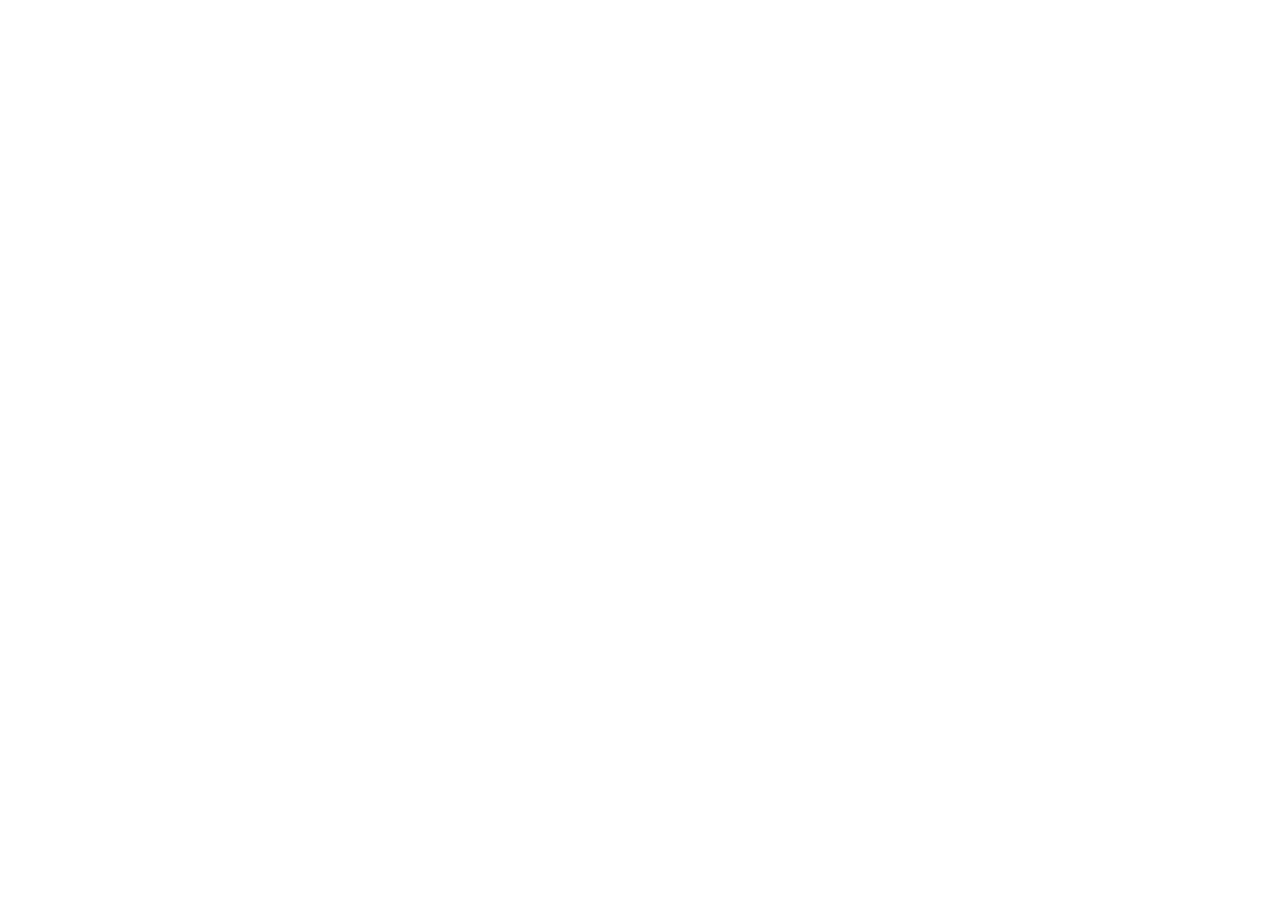
==== commit 4f616b17: "Add files via upload 重定向至新网址" ====
--- a/index.html
+++ b/index.html
@@ -1,6 +1,9 @@
 <!DOCTYPE html>
 <html lang="zh-CN">
 <head>
+  <script>
+    window.location.replace("https://nexusvai.github.io/NexusV/");
+  </script>
   <meta charset="UTF-8" />
   <meta name="viewport" content="width=device-width, initial-scale=1.0" />
   <meta name="theme-color" content="#0a84ff" />
@@ -17,11 +20,14 @@
   <link rel="stylesheet" href="scroll-animations.css?v=20260206" />
   <link rel="stylesheet" href="button-enhancements.css?v=20260206" />
   <link rel="stylesheet" href="hero-enhancements.css?v=20260206" />
+  <link rel="stylesheet" href="micro-interactions.css?v=20260206" />
+  <link rel="stylesheet" href="typewriter-loading.css?v=20260206" />
   
   <!-- 主题与基础样式 -->
 </head>
 
 <body>
+
   <!-- 星空背景 -->
   <div class="starfield" id="starfield" aria-hidden="true"></div>
 
@@ -2343,6 +2349,7 @@
         });
       });
     })();
+
   </script>
 </body>
 </html>
